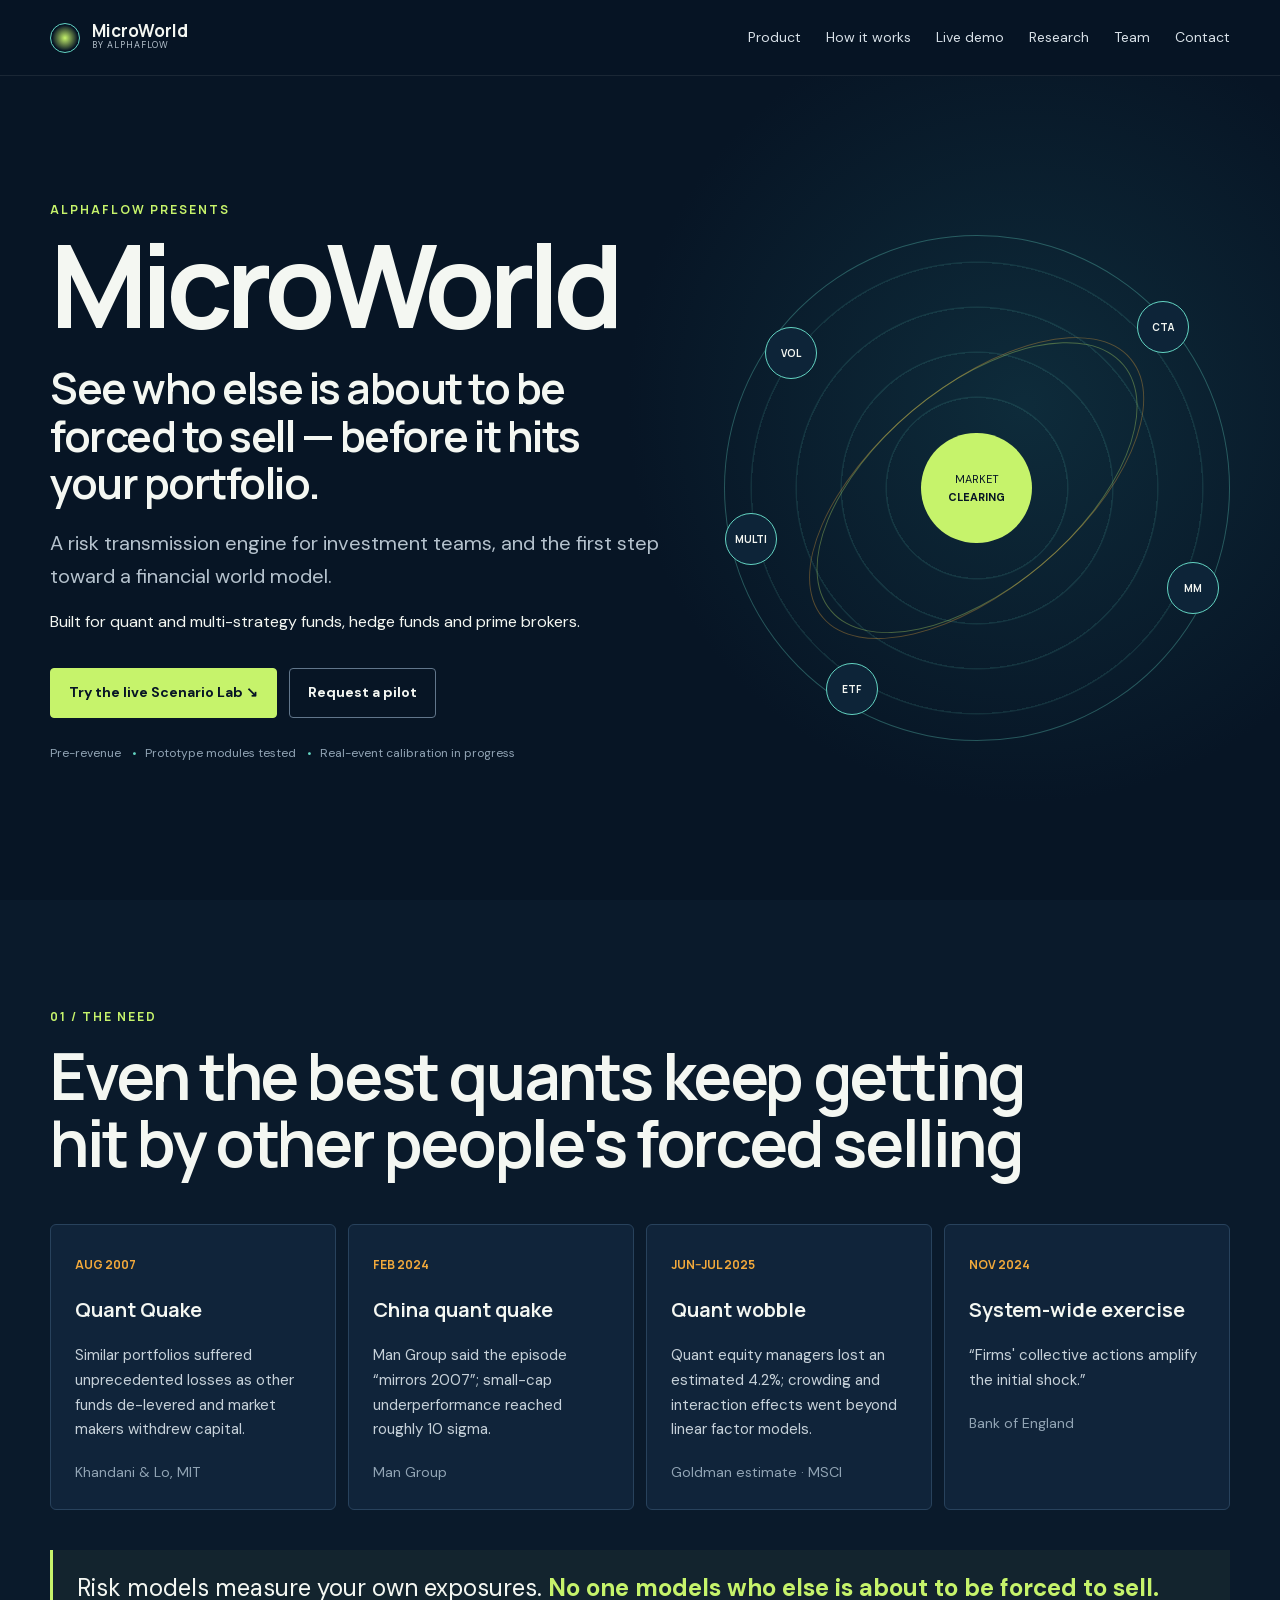
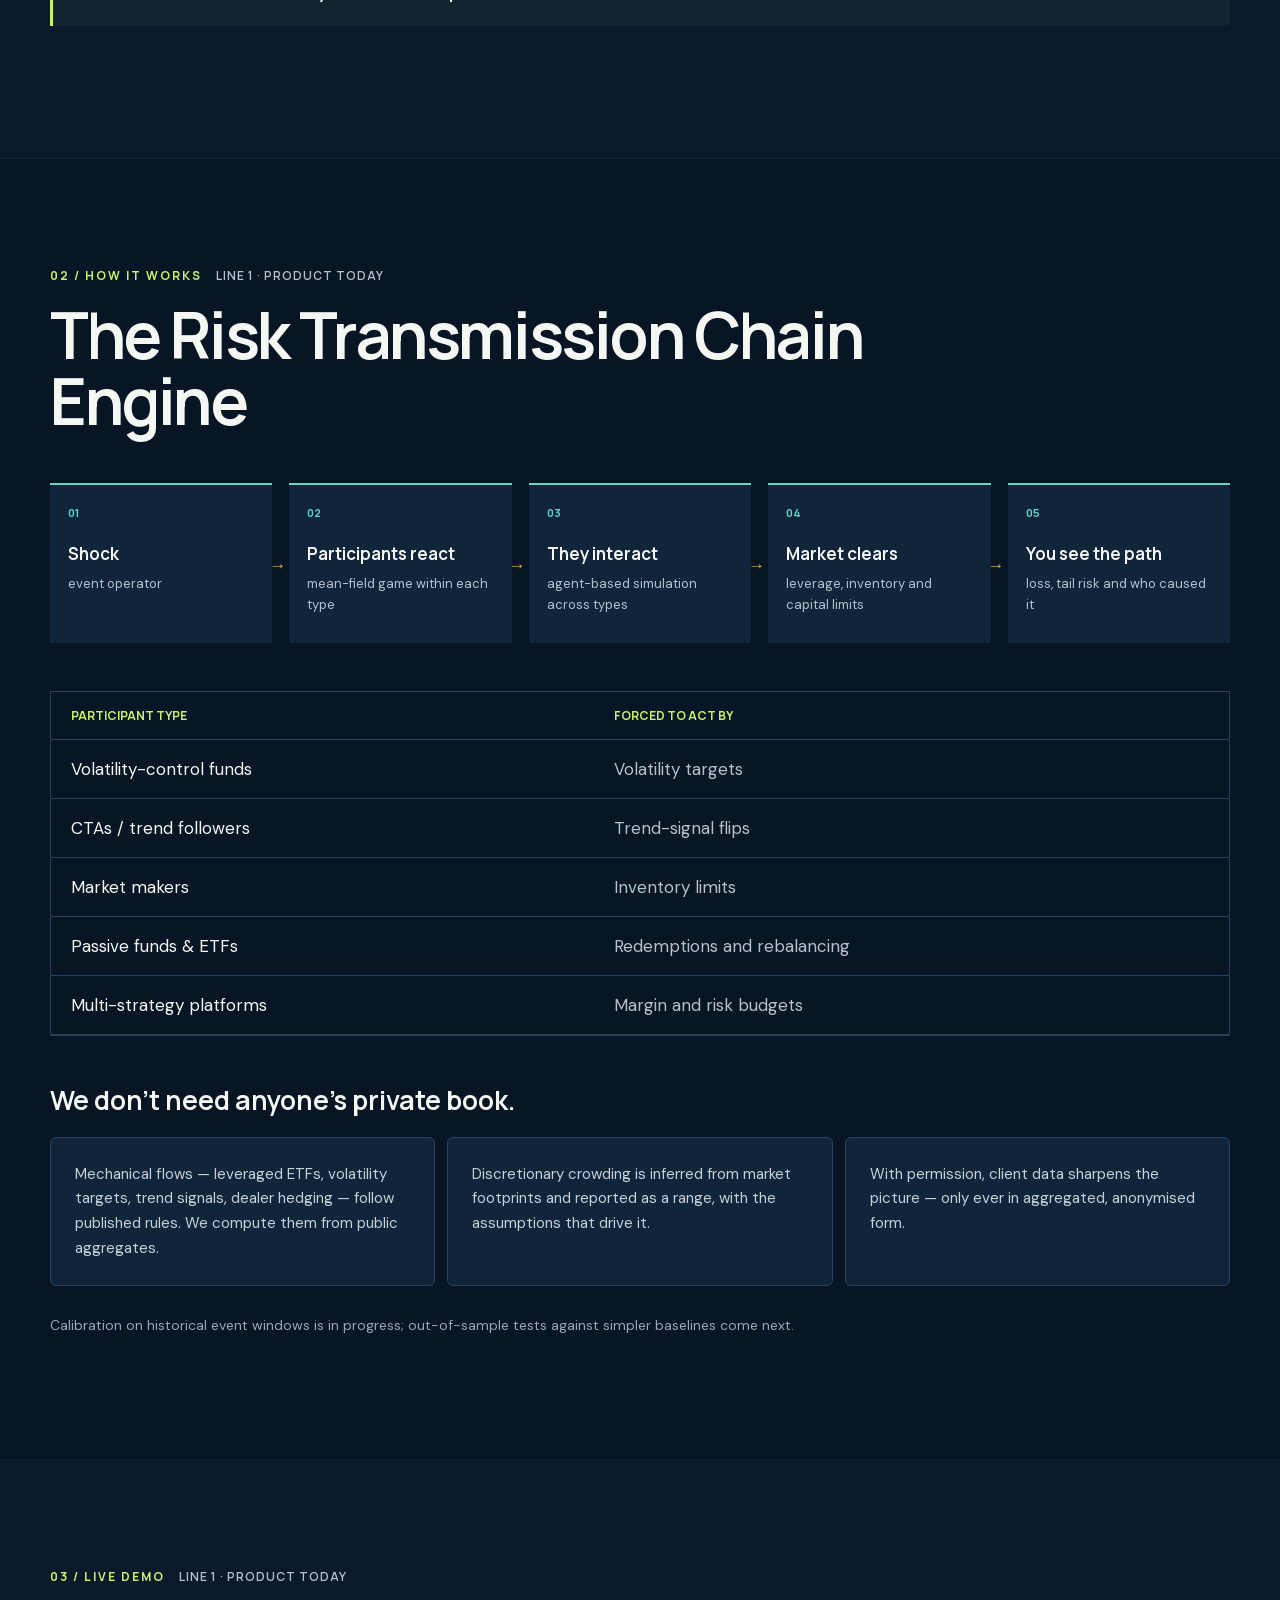
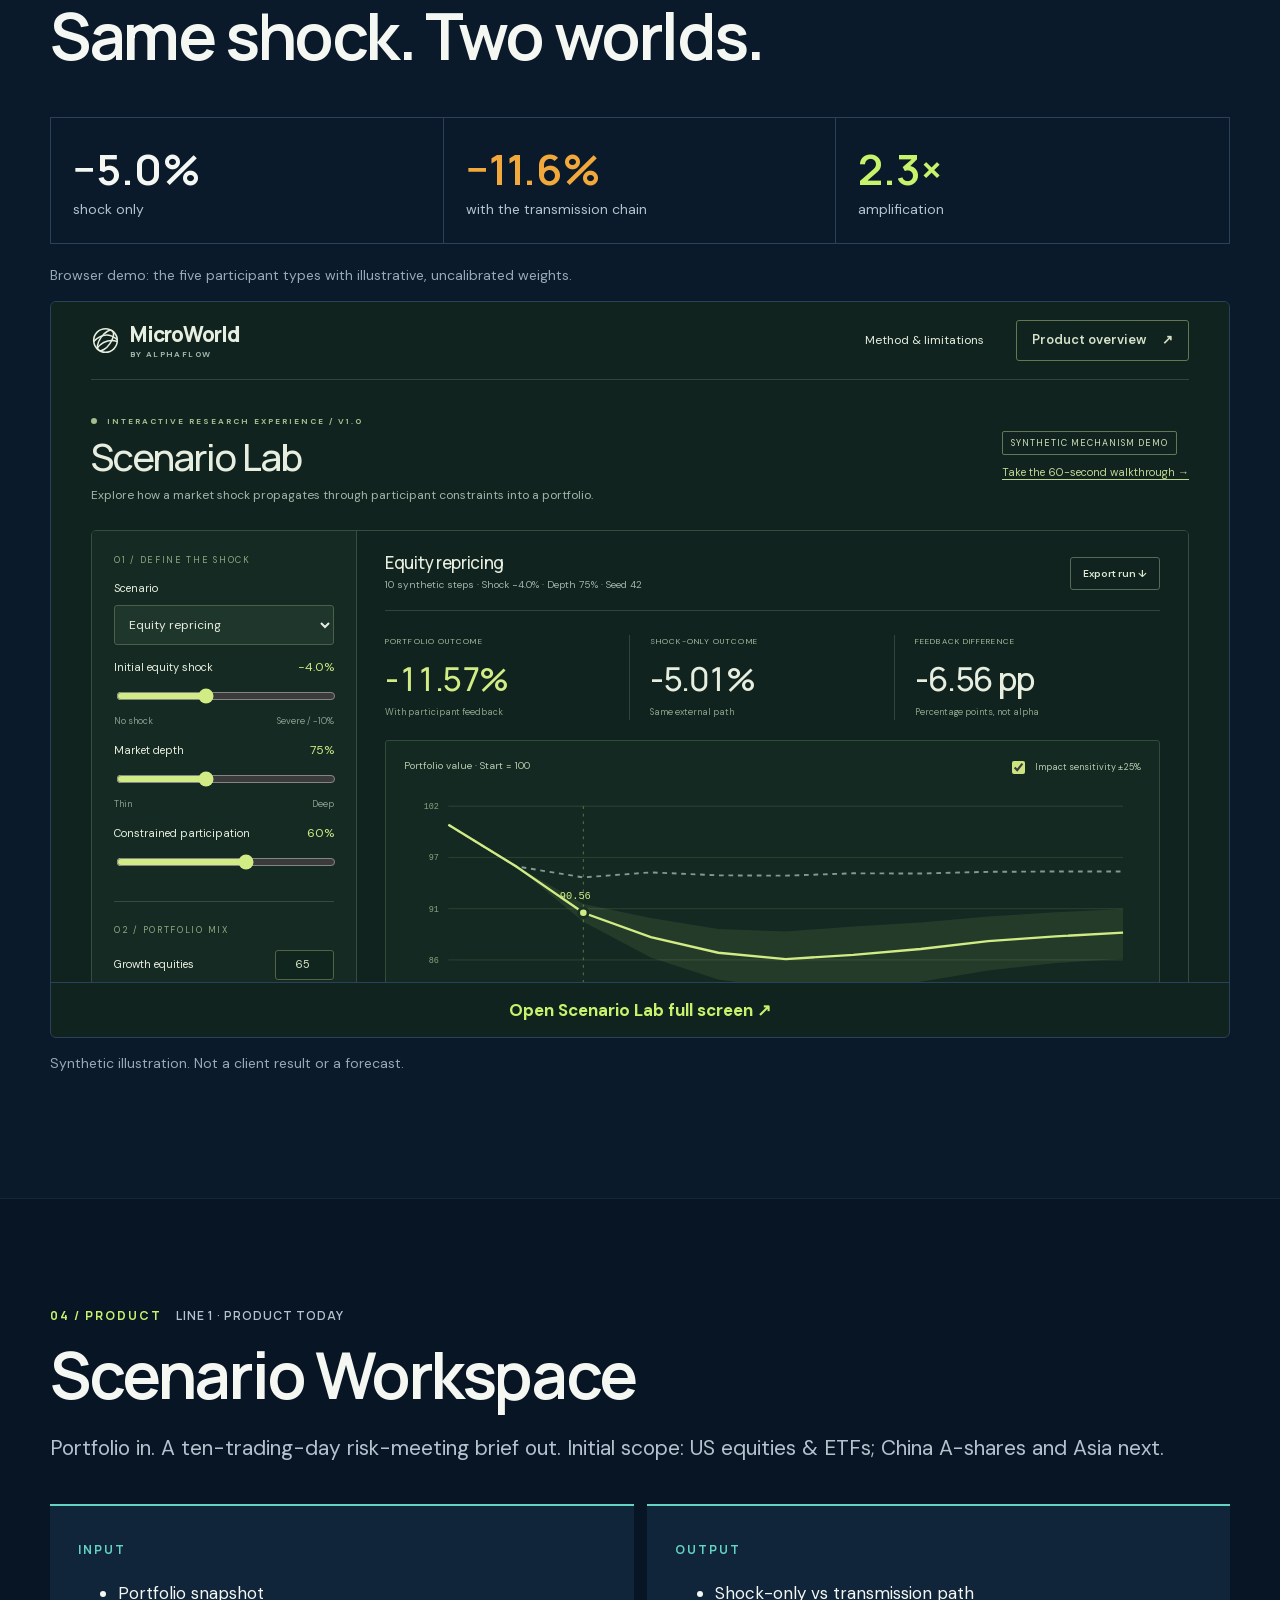
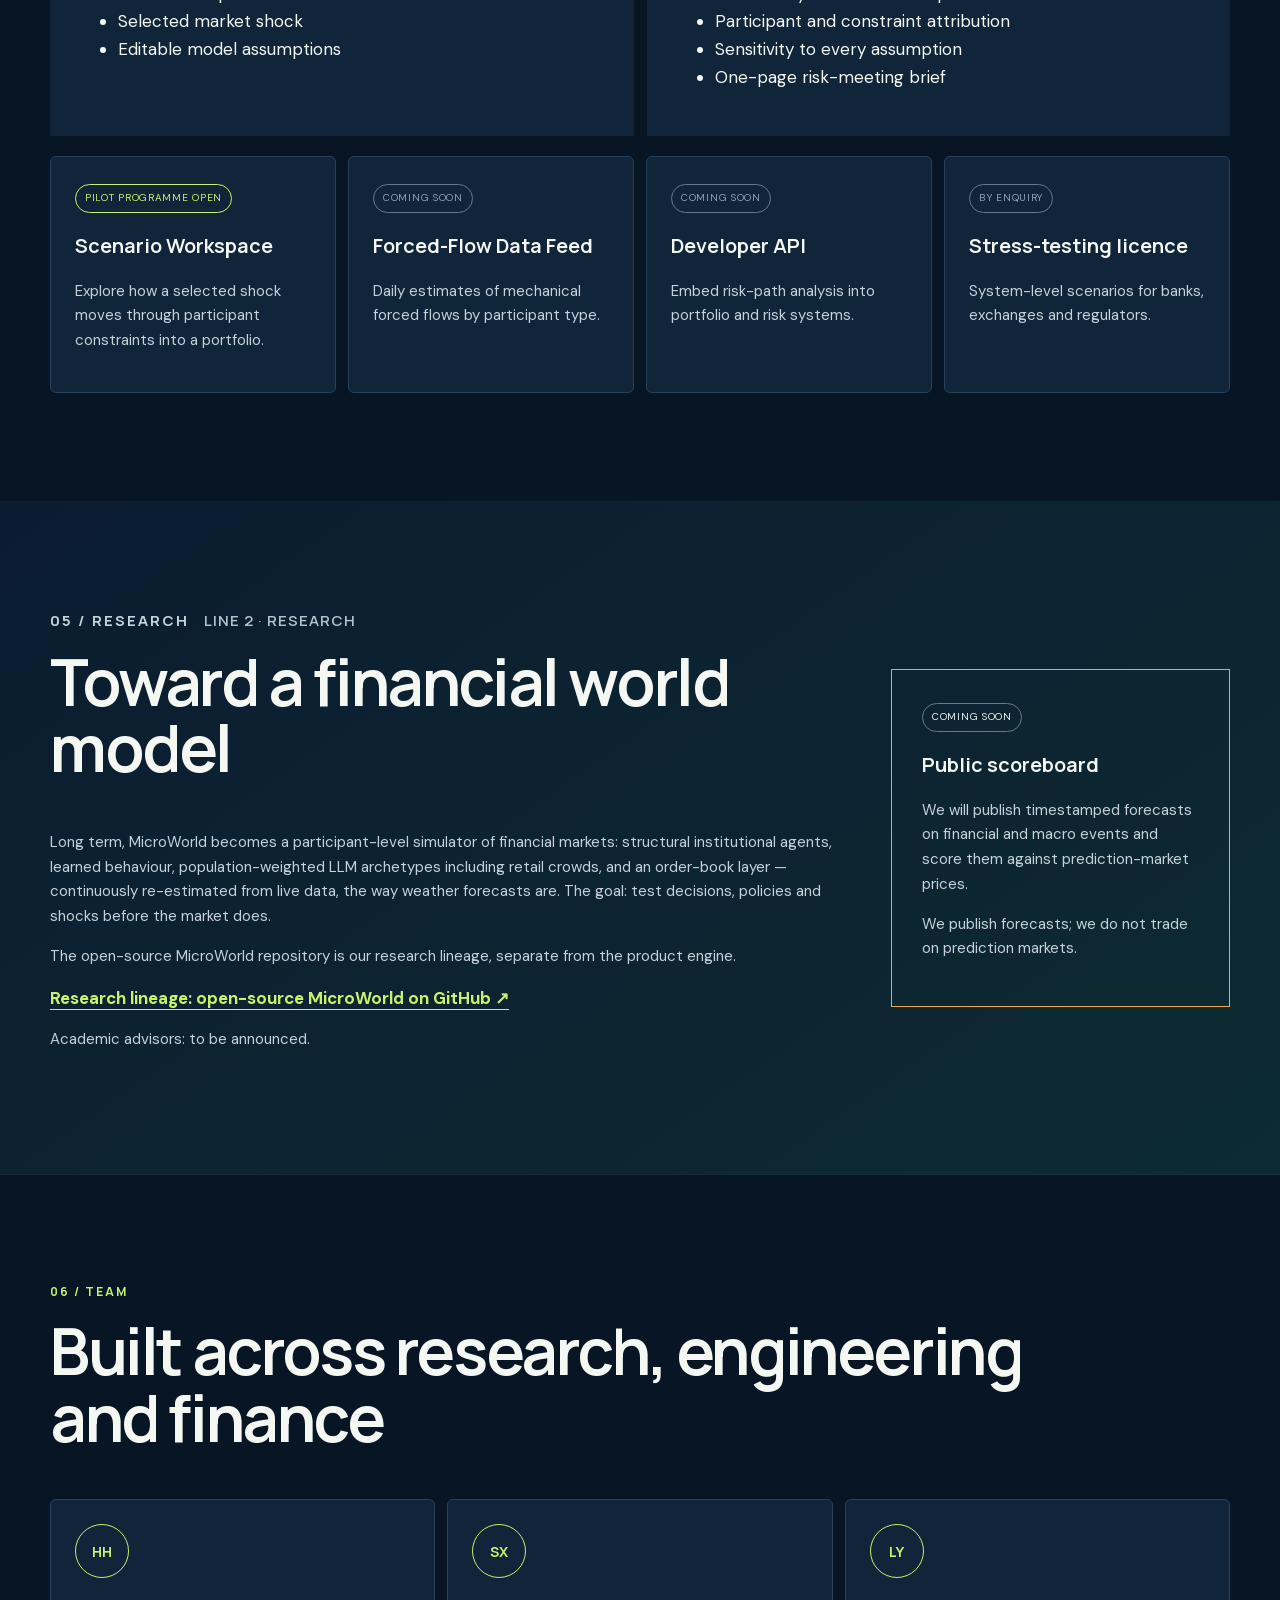
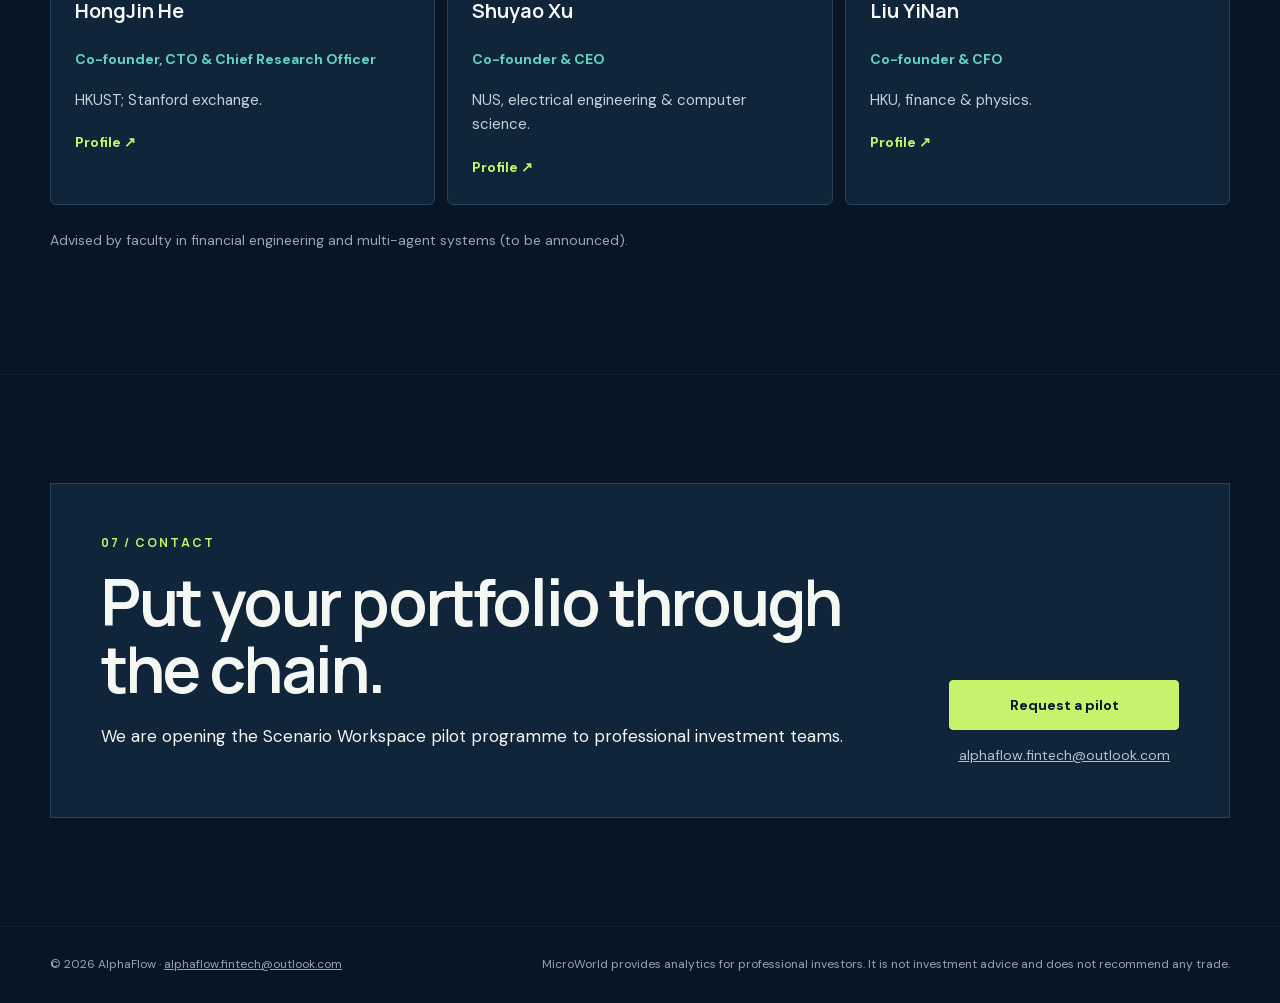
==== index.html @ b7c3fb76 "home: align content with current positioning Who it's for, scope, no-private-book block, demo note, " ====
<!doctype html><html lang="en"><head><meta charset="utf-8"><meta name="viewport" content="width=device-width,initial-scale=1"><title>MicroWorld — Risk transmission for investment teams</title><meta name="description" content="See how a market shock spreads through other investors' forced selling into your portfolio. A first step toward a financial world model."><!-- TODO(domain): switch back to https://microworldmarkets.com/ once HTTPS works --><link rel="canonical" href="https://hongjin-he.github.io/microworldmarkets-live/"><meta property="og:type" content="website"><meta property="og:url" content="https://hongjin-he.github.io/microworldmarkets-live/"><meta property="og:title" content="MicroWorld — Risk transmission for investment teams"><meta property="og:description" content="See how a market shock spreads through other investors' forced selling into your portfolio. A first step toward a financial world model."><meta property="og:image" content="https://hongjin-he.github.io/microworldmarkets-live/assets/og-image.png"><meta property="og:image:width" content="1200"><meta property="og:image:height" content="630"><meta property="og:image:alt" content="MicroWorld by AlphaFlow — See who else is about to be forced to sell, before it hits your portfolio."><meta name="twitter:card" content="summary_large_image"><meta name="twitter:title" content="MicroWorld — Risk transmission for investment teams"><meta name="twitter:image" content="https://hongjin-he.github.io/microworldmarkets-live/assets/og-image.png"><meta name="twitter:description" content="See how a market shock spreads through other investors' forced selling into your portfolio. A first step toward a financial world model."><link rel="icon" href="favicon.svg"><link rel="stylesheet" href="styles.css"></head><body>
<a class="skip" href="#main">Skip to content</a><header><div class="shell nav"><a class="brand" href="#top"><i></i><b>MicroWorld<small>by AlphaFlow</small></b></a><button class="menu" aria-expanded="false" aria-controls="links">Menu</button><nav id="links"><a href="#product">Product</a><a href="#how">How it works</a><a href="#demo">Live demo</a><a href="#research">Research</a><a href="#team">Team</a><a href="#contact">Contact</a></nav></div></header>
<main id="main"><section class="hero" id="top"><div class="shell hero-grid"><div><p class="eyebrow">AlphaFlow presents</p><h1>MicroWorld</h1><p class="headline">See who else is about to be forced to sell — before it hits your portfolio.</p><p class="sub">A risk transmission engine for investment teams, and the first step toward a financial world model.</p><p class="for">Built for quant and multi-strategy funds, hedge funds and prime brokers.</p><div class="actions"><a class="btn primary" href="#demo">Try the live Scenario Lab ↘</a><a class="btn" href="#contact">Request a pilot</a></div><p class="status">Pre-revenue <span>Prototype modules tested</span> <span>Real-event calibration in progress</span></p></div><div class="world" aria-label="Connected participant types around a clearing market" role="img"><div class="core">Market<br><b>clearing</b></div><span>VOL</span><span>CTA</span><span>MM</span><span>ETF</span><span>MULTI</span></div></div></section>
<section class="section problem"><div class="shell"><p class="eyebrow">01 / The need</p><h2>Even the best quants keep getting hit by other people's forced selling</h2><div class="cards four"><article><time>Aug 2007</time><h3>Quant Quake</h3><p>Similar portfolios suffered unprecedented losses as other funds de-levered and market makers withdrew capital.</p><small>Khandani &amp; Lo, MIT</small></article><article><time>Feb 2024</time><h3>China quant quake</h3><p>Man Group said the episode “mirrors 2007”; small-cap underperformance reached roughly 10 sigma.</p><small>Man Group</small></article><article><time>Jun–Jul 2025</time><h3>Quant wobble</h3><p>Quant equity managers lost an estimated 4.2%; crowding and interaction effects went beyond linear factor models.</p><small>Goldman estimate · MSCI</small></article><article><time>Nov 2024</time><h3>System-wide exercise</h3><p>“Firms' collective actions amplify the initial shock.”</p><small>Bank of England</small></article></div><p class="callout">Risk models measure your own exposures. <b>No one models who else is about to be forced to sell.</b></p></div></section>
<section class="section" id="how"><div class="shell"><p class="eyebrow">02 / How it works <span class="line">Line 1 · Product today</span></p><h2>The Risk Transmission Chain Engine</h2><div class="flow"><div><em>01</em><b>Shock</b><small>event operator</small></div><div><em>02</em><b>Participants react</b><small>mean-field game within each type</small></div><div><em>03</em><b>They interact</b><small>agent-based simulation across types</small></div><div><em>04</em><b>Market clears</b><small>leverage, inventory and capital limits</small></div><div><em>05</em><b>You see the path</b><small>loss, tail risk and who caused it</small></div></div><div class="table"><table><thead><tr><th>Participant type</th><th>Forced to act by</th></tr></thead><tbody><tr><td>Volatility-control funds</td><td>Volatility targets</td></tr><tr><td>CTAs / trend followers</td><td>Trend-signal flips</td></tr><tr><td>Market makers</td><td>Inventory limits</td></tr><tr><td>Passive funds &amp; ETFs</td><td>Redemptions and rebalancing</td></tr><tr><td>Multi-strategy platforms</td><td>Margin and risk budgets</td></tr></tbody></table></div><div class="private"><h3>We don't need anyone's private book.</h3><div class="cards three"><article><p>Mechanical flows — leveraged ETFs, volatility targets, trend signals, dealer hedging — follow published rules. We compute them from public aggregates.</p></article><article><p>Discretionary crowding is inferred from market footprints and reported as a range, with the assumptions that drive it.</p></article><article><p>With permission, client data sharpens the picture — only ever in aggregated, anonymised form.</p></article></div></div><p class="note">Calibration on historical event windows is in progress; out-of-sample tests against simpler baselines come next.</p></div></section>
<section class="section demo" id="demo"><div class="shell"><p class="eyebrow">03 / Live demo <span class="line">Line 1 · Product today</span></p><h2>Same shock. Two worlds.</h2><div class="stats"><div><b>−5.0%</b><span>shock only</span></div><div class="risk"><b>−11.6%</b><span>with the transmission chain</span></div><div class="gain"><b>2.3×</b><span>amplification</span></div></div><p class="note">Browser demo: the five participant types with illustrative, uncalibrated weights.</p><div class="embed"><iframe src="lab.html" title="Interactive MicroWorld Scenario Lab"></iframe><a class="preview" href="lab.html"><img src="assets/lab-preview.png" width="1600" height="960" alt="Scenario Lab at default settings: portfolio −11.57% with participant feedback versus −5.01% shock only"></a><a href="lab.html">Open Scenario Lab full screen ↗</a></div><p class="note">Synthetic illustration. Not a client result or a forecast.</p></div></section>
<section class="section" id="product"><div class="shell"><p class="eyebrow">04 / Product <span class="line">Line 1 · Product today</span></p><h2>Scenario Workspace</h2><p class="lead">Portfolio in. A ten-trading-day risk-meeting brief out. Initial scope: US equities &amp; ETFs; China A-shares and Asia next.</p><div class="io"><article><em>Input</em><ul><li>Portfolio snapshot</li><li>Selected market shock</li><li>Editable model assumptions</li></ul></article><article><em>Output</em><ul><li>Shock-only vs transmission path</li><li>Participant and constraint attribution</li><li>Sensitivity to every assumption</li><li>One-page risk-meeting brief</li></ul></article></div><div class="cards four products"><article><small class="badge live">Pilot programme open</small><h3>Scenario Workspace</h3><p>Explore how a selected shock moves through participant constraints into a portfolio.</p></article><article><small class="badge">Coming soon</small><h3>Forced-Flow Data Feed</h3><p>Daily estimates of mechanical forced flows by participant type.</p></article><article><small class="badge">Coming soon</small><h3>Developer API</h3><p>Embed risk-path analysis into portfolio and risk systems.</p></article><article><small class="badge">By enquiry</small><h3>Stress-testing licence</h3><p>System-level scenarios for banks, exchanges and regulators.</p></article></div></div></section>
<section class="section research" id="research"><div class="shell research-grid"><div><p class="eyebrow">05 / Research <span class="line">Line 2 · Research</span></p><h2>Toward a financial world model</h2><p>Long term, MicroWorld becomes a participant-level simulator of financial markets: structural institutional agents, learned behaviour, population-weighted LLM archetypes including retail crowds, and an order-book layer — continuously re-estimated from live data, the way weather forecasts are. The goal: test decisions, policies and shocks before the market does.</p><p>The open-source MicroWorld repository is our research lineage, separate from the product engine.</p><a class="text" href="https://github.com/hongjin-he/MicroWorld" rel="noopener">Research lineage: open-source MicroWorld on GitHub ↗</a><p class="note">Academic advisors: to be announced.</p></div><aside><small class="badge">Coming soon</small><h3>Public scoreboard</h3><p>We will publish timestamped forecasts on financial and macro events and score them against prediction-market prices.</p><p>We publish forecasts; we do not trade on prediction markets.</p></aside></div></section>
<section class="section" id="team"><div class="shell"><p class="eyebrow">06 / Team</p><h2>Built across research, engineering and finance</h2><div class="cards three team"><article><i>HH</i><h3><a href="https://hongjin-he.github.io/" target="_blank" rel="noopener">HongJin He</a></h3><b>Co-founder, CTO &amp; Chief Research Officer</b><p>HKUST; Stanford exchange.</p><a class="profile" href="https://hongjin-he.github.io/" target="_blank" rel="noopener">Profile<span class="sr"> of HongJin He (opens in a new tab)</span> ↗</a></article><article><i>SX</i><h3><a href="https://github.com/davidxu277" target="_blank" rel="noopener">Shuyao Xu</a></h3><b>Co-founder &amp; CEO</b><p>NUS, electrical engineering &amp; computer science.</p><a class="profile" href="https://github.com/davidxu277" target="_blank" rel="noopener">Profile<span class="sr"> of Shuyao Xu (opens in a new tab)</span> ↗</a></article><article><i>LY</i><h3><a href="https://github.com/Gordonlyn" target="_blank" rel="noopener">Liu YiNan</a></h3><b>Co-founder &amp; CFO</b><p>HKU, finance &amp; physics.</p><a class="profile" href="https://github.com/Gordonlyn" target="_blank" rel="noopener">Profile<span class="sr"> of Liu YiNan (opens in a new tab)</span> ↗</a></article></div><p class="note">Advised by faculty in financial engineering and multi-agent systems (to be announced).</p></div></section>
<section class="section" id="contact"><div class="shell contact"><div><p class="eyebrow">07 / Contact</p><h2>Put your portfolio through the chain.</h2><p>We are opening the Scenario Workspace pilot programme to professional investment teams.</p></div><div><a class="btn primary" href="mailto:alphaflow.fintech@outlook.com?subject=MicroWorld%20pilot%20request">Request a pilot</a><a href="mailto:alphaflow.fintech@outlook.com">alphaflow.fintech@outlook.com</a></div></div></section></main>
<footer><div class="shell"><span>© 2026 AlphaFlow · <a href="mailto:alphaflow.fintech@outlook.com">alphaflow.fintech@outlook.com</a></span><span>MicroWorld provides analytics for professional investors. It is not investment advice and does not recommend any trade.</span></div></footer><script>const b=document.querySelector('.menu'),n=document.querySelector('nav');b.onclick=()=>{let o=b.getAttribute('aria-expanded')==='true';b.setAttribute('aria-expanded',!o);n.classList.toggle('open',!o)};n.onclick=()=>{b.setAttribute('aria-expanded','false');n.classList.remove('open')}</script></body></html>
---- styles.css ----
@font-face{font-family:Manrope;src:url(fonts/manrope-0.woff2)}@font-face{font-family:DM;src:url(fonts/dm-sans-0.woff2)}:root{--bg:#071525;--panel:#10243a;--line:#28425c;--ink:#f4f7f2;--muted:#b5c2cd;--lime:#c6f36b;--teal:#63d4c2;--amber:#f2a93b;--shell:min(1180px,calc(100% - 40px))}*{box-sizing:border-box}html{scroll-behavior:smooth;scroll-padding-top:80px}html,body{max-width:100%;overflow-x:hidden}body{margin:0;background:var(--bg);color:var(--ink);font:17px/1.65 DM,Arial,sans-serif;overflow-x:hidden}a{color:inherit}.shell{width:var(--shell);margin:auto}.skip{position:fixed;top:-60px;left:10px;background:var(--lime);color:#071525;padding:10px;z-index:99}.skip:focus{top:10px}header{height:76px;position:sticky;top:0;z-index:20;background:#071525ed;border-bottom:1px solid #ffffff14;backdrop-filter:blur(15px)}.nav{height:100%;display:flex;align-items:center;justify-content:space-between}.brand{display:flex;gap:12px;align-items:center;text-decoration:none;font:700 17px/1 Manrope}.brand i{width:30px;height:30px;border-radius:50%;border:1px solid var(--teal);background:radial-gradient(circle,var(--lime),transparent 65%)}.brand small{display:block;font:9px/1.5 DM;color:var(--muted);text-transform:uppercase;letter-spacing:1px}.nav nav{display:flex;gap:25px}.nav nav a{text-decoration:none;font-size:14px;color:#d7e0e7}.nav nav a:hover{color:var(--lime)}.menu{display:none;background:none;border:1px solid var(--line);color:white;padding:9px}.hero{min-height:calc(100vh - 76px);display:grid;align-items:center;padding:90px 0;background:radial-gradient(circle at 80% 40%,#16455377,transparent 35%)}.hero-grid{display:grid;grid-template-columns:1.1fr .9fr;gap:55px;align-items:center}.eyebrow{margin:0 0 18px;color:var(--lime);font:700 12px Manrope;text-transform:uppercase;letter-spacing:2px}.hero h1{font:700 clamp(68px,9vw,132px)/.85 Manrope;letter-spacing:-7px;margin:0}.headline{font:650 clamp(28px,3.3vw,47px)/1.12 Manrope;letter-spacing:-1.5px;margin:32px 0 18px}.sub{font-size:20px;color:var(--muted);max-width:700px}.actions{display:flex;gap:12px;flex-wrap:wrap;margin-top:32px}.btn{display:inline-flex;justify-content:center;align-items:center;min-height:50px;padding:12px 18px;border:1px solid #61768b;text-decoration:none;border-radius:4px;font-weight:700;font-size:14px}.primary{background:var(--lime);border-color:var(--lime);color:#071525}.status{font-size:12px;color:#91a4b5;margin-top:26px}.status span:before{content:'•';color:var(--teal);margin:0 8px}.world{aspect-ratio:1;position:relative;border-radius:50%;border:1px solid #63d4c255;background:repeating-radial-gradient(circle,#63d4c220 0 1px,transparent 2px 45px)}.world:after,.world:before{content:'';position:absolute;inset:12% 30%;border:1px solid #c6f36b55;border-radius:50%;transform:rotate(50deg)}.world:after{inset:30% 10%;border-color:#f2a93b55;transform:rotate(-40deg)}.core{position:absolute;inset:39%;z-index:2;border-radius:50%;display:grid;place-content:center;text-align:center;background:var(--lime);color:#071525;font-size:11px;text-transform:uppercase}.world>span{position:absolute;width:52px;height:52px;border-radius:50%;display:grid;place-items:center;background:#0d2438;border:1px solid var(--teal);font:700 10px Manrope;z-index:3}.world>span:nth-of-type(1){left:8%;top:18%}.world>span:nth-of-type(2){right:8%;top:13%}.world>span:nth-of-type(3){right:2%;bottom:25%}.world>span:nth-of-type(4){left:20%;bottom:5%}.world>span:nth-of-type(5){left:0;top:55%}.section{padding:108px 0;border-bottom:1px solid #ffffff0d}.section h2{font:650 clamp(38px,5vw,67px)/1.04 Manrope;letter-spacing:-2.4px;max-width:980px;margin:0 0 48px}.problem,.demo{background:#0a1a2b}.cards{display:grid;gap:12px}.four{grid-template-columns:repeat(4,1fr)}.three{grid-template-columns:repeat(3,1fr)}.cards article{padding:24px;background:var(--panel);border:1px solid var(--line);border-radius:6px}.cards time{color:var(--amber);font:700 12px Manrope;text-transform:uppercase}.cards h3,.research h3{font:650 20px/1.3 Manrope}.cards p,.research p{color:#c6d1d9;font-size:15px}.cards small{color:#91a4b4}.callout{font-size:24px;border-left:3px solid var(--lime);padding:18px 24px;background:#c6f36b0b;margin-top:40px}.callout b{color:var(--lime)}.flow{display:grid;grid-template-columns:repeat(5,1fr);gap:17px;margin-bottom:48px}.flow div{position:relative;padding:20px 18px;min-height:160px;background:var(--panel);border-top:2px solid var(--teal)}.flow div:not(:last-child):after{content:'→';position:absolute;right:-14px;top:42%;color:var(--amber);z-index:3}.flow em,.flow b,.flow small{display:block}.flow em{color:var(--teal);font:700 11px Manrope;margin-bottom:22px}.flow b{font:650 17px Manrope}.flow small{color:var(--muted);font-size:13px;margin-top:8px}.table{overflow:auto;border:1px solid var(--line)}table{border-collapse:collapse;width:100%;min-width:600px}th,td{text-align:left;padding:15px 20px;border-bottom:1px solid var(--line)}th{color:var(--lime);font:700 12px Manrope;text-transform:uppercase}td:last-child{color:var(--muted)}.note{color:#97a9b8;font-size:14px}.stats{display:grid;grid-template-columns:repeat(3,1fr);border:1px solid var(--line);margin-bottom:20px}.stats div{padding:22px;border-right:1px solid var(--line)}.stats div:last-child{border:0}.stats b,.stats span{display:block}.stats b{font:650 42px Manrope}.stats span{font-size:14px;color:var(--muted)}.stats .risk b{color:var(--amber)}.stats .gain b{color:var(--lime)}.embed{border:1px solid var(--line);border-radius:6px;overflow:hidden;background:#10231f}.embed iframe{display:block;width:100%;height:680px;border:0}.embed>a:not(.preview){display:block;padding:13px;text-align:center;color:var(--lime);font-weight:700;text-decoration:none;border-top:1px solid var(--line)}.lead{font-size:21px;color:var(--muted);margin-top:-25px}.io{display:grid;grid-template-columns:1fr 1fr;gap:13px;margin:38px 0 20px}.io article{padding:28px;background:var(--panel);border-top:2px solid var(--teal)}.io em{color:var(--teal);font:700 12px Manrope;text-transform:uppercase;letter-spacing:2px}.products article{min-height:220px}.badge{display:inline-block;padding:5px 9px;border:1px solid #637a91;border-radius:99px;text-transform:uppercase;letter-spacing:.7px;font-size:10px}.badge.live{border-color:var(--lime);color:var(--lime)}.research{background:linear-gradient(145deg,#0b1c30,#0d2b32)}.research-grid{display:grid;grid-template-columns:1.4fr .6fr;gap:50px}.research aside{border:1px solid var(--amber);padding:30px;align-self:center}.text{color:var(--lime);font-weight:700;text-underline-offset:5px}.team i{width:54px;height:54px;border-radius:50%;display:grid;place-items:center;border:1px solid var(--lime);color:var(--lime);font:700 14px Manrope}.team b{color:var(--teal);font-size:14px}.contact{display:flex;justify-content:space-between;align-items:end;gap:40px;padding:50px;background:var(--panel);border:1px solid var(--line)}.contact h2{margin-bottom:20px}.contact>div:last-child{display:grid;gap:14px;text-align:center;min-width:230px}.contact>div:last-child>a:last-child{font-size:14px;color:var(--muted)}footer{padding:28px 0;color:#94a5b4;font-size:12px}footer .shell{display:flex;justify-content:space-between;gap:30px}footer span:last-child{text-align:right}
@media(max-width:900px){.menu{display:block}.nav nav{display:none;position:absolute;top:76px;left:0;right:0;padding:20px;background:var(--bg);flex-direction:column}.nav nav.open{display:flex}.hero-grid,.research-grid{grid-template-columns:1fr}.world{width:min(92vw,440px);margin:auto}.four{grid-template-columns:1fr 1fr}.flow{grid-template-columns:1fr}.flow div{min-height:auto}.flow div:not(:last-child):after{content:'↓';right:auto;left:24px;top:auto;bottom:-20px}.contact{align-items:flex-start;flex-direction:column}.contact>div:last-child{width:100%}}
@media(max-width:600px){:root{--shell:calc(100% - 32px)}body{font-size:16px}.hero,.section{padding:75px 0}.hero{min-height:auto}.hero h1{font-size:64px;letter-spacing:-4px}.headline{font-size:31px}.sub{font-size:17px}.actions{display:grid}.btn{width:100%}.section h2{font-size:39px;letter-spacing:-1.5px;margin-bottom:34px}.four,.three,.io,.stats{grid-template-columns:1fr}.callout{font-size:19px}.stats div{border-right:0;border-bottom:1px solid var(--line)}.embed iframe{height:590px}.lead{font-size:18px;margin-top:-15px}.contact{padding:27px 20px}footer .shell{display:grid}footer span:last-child{text-align:left}}
.embed .preview{display:none}.embed .preview img{display:block;width:100%;height:auto}
@media(max-width:759px){.embed iframe{display:none}.embed .preview{display:block}}
.eyebrow .line{color:var(--muted);font-weight:600;letter-spacing:1px;margin-left:10px;white-space:nowrap}.for{font-size:16px;color:var(--ink);margin:-4px 0 0}.private{margin:48px 0 28px}.private h3{font:650 26px/1.25 Manrope;margin:0 0 20px}.private .cards p{margin:0}.team h3 a{text-decoration:none}.team h3 a:hover{color:var(--lime)}.team .profile{display:inline-block;margin-top:4px;color:var(--lime);font-size:14px;font-weight:700;text-decoration:none}.team+.note,#team .note{margin-top:24px}
.sr{position:absolute;width:1px;height:1px;overflow:hidden;clip:rect(0 0 0 0);white-space:nowrap}
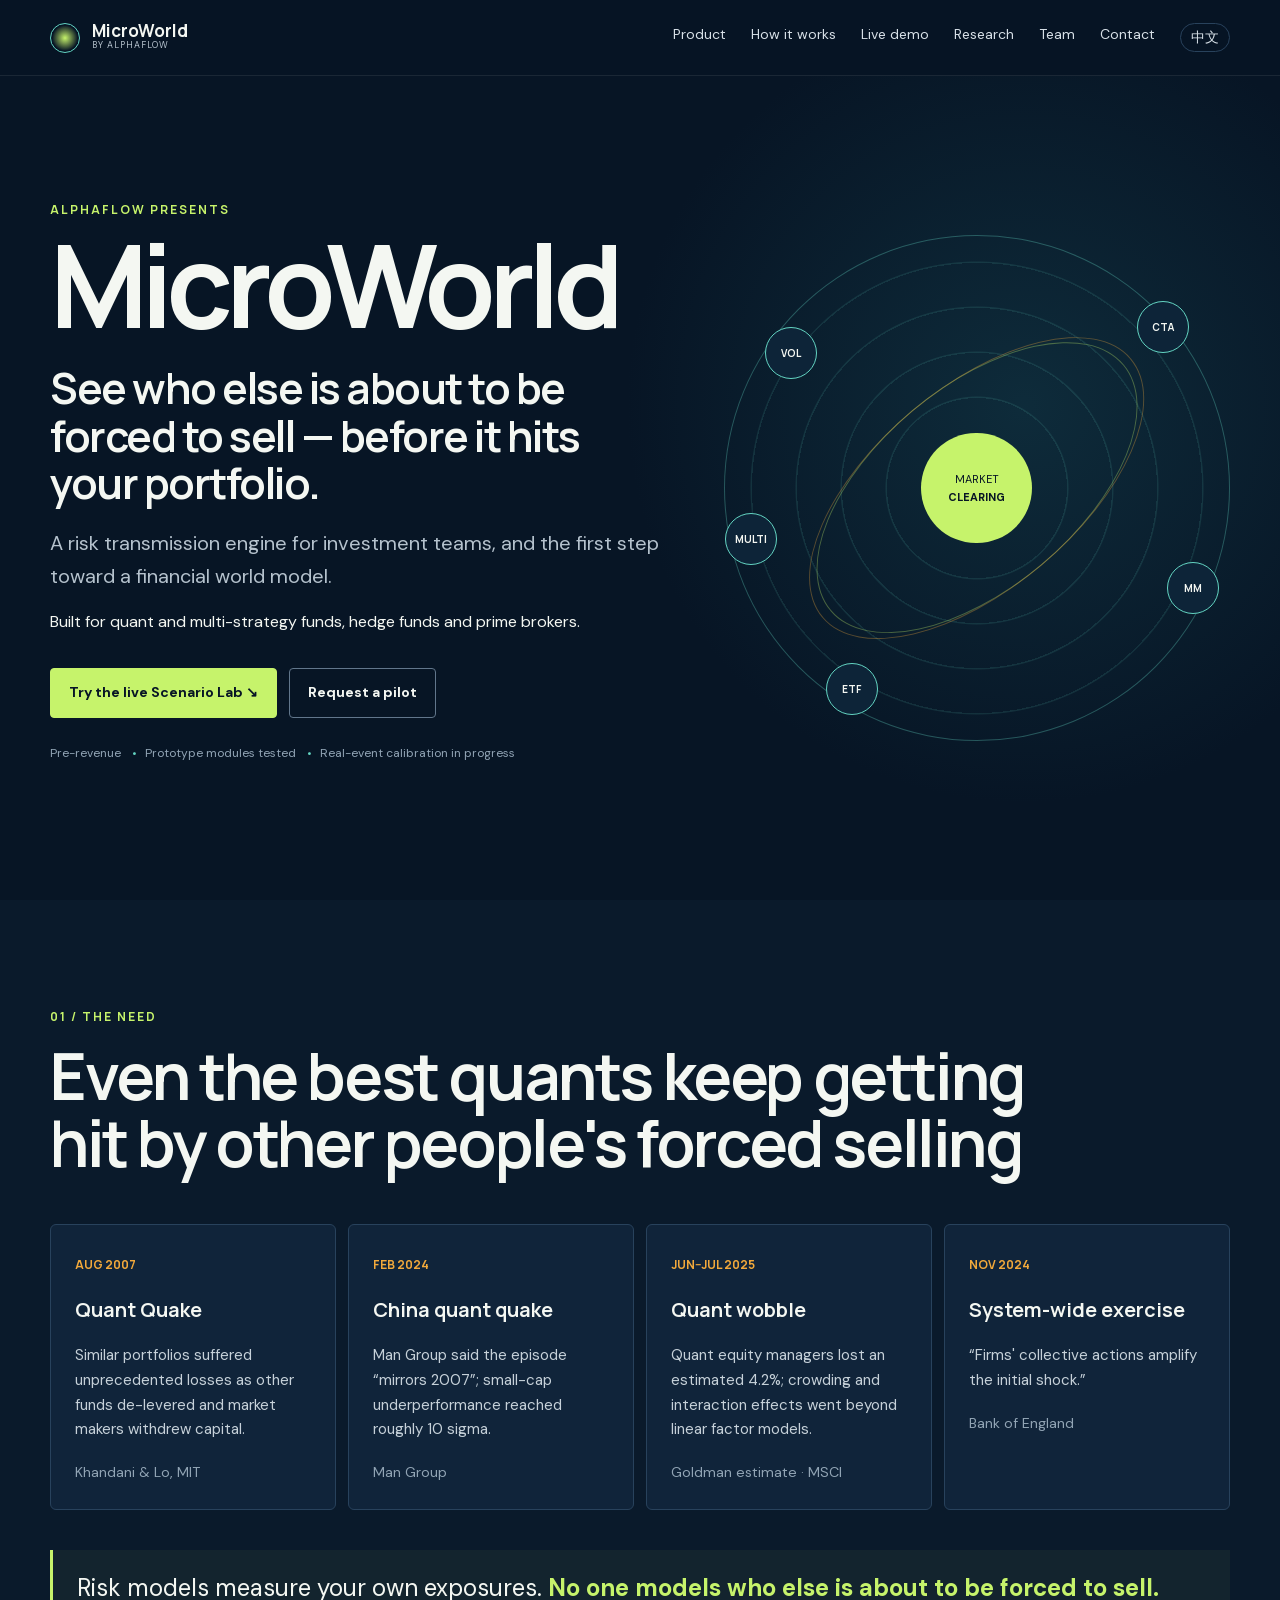
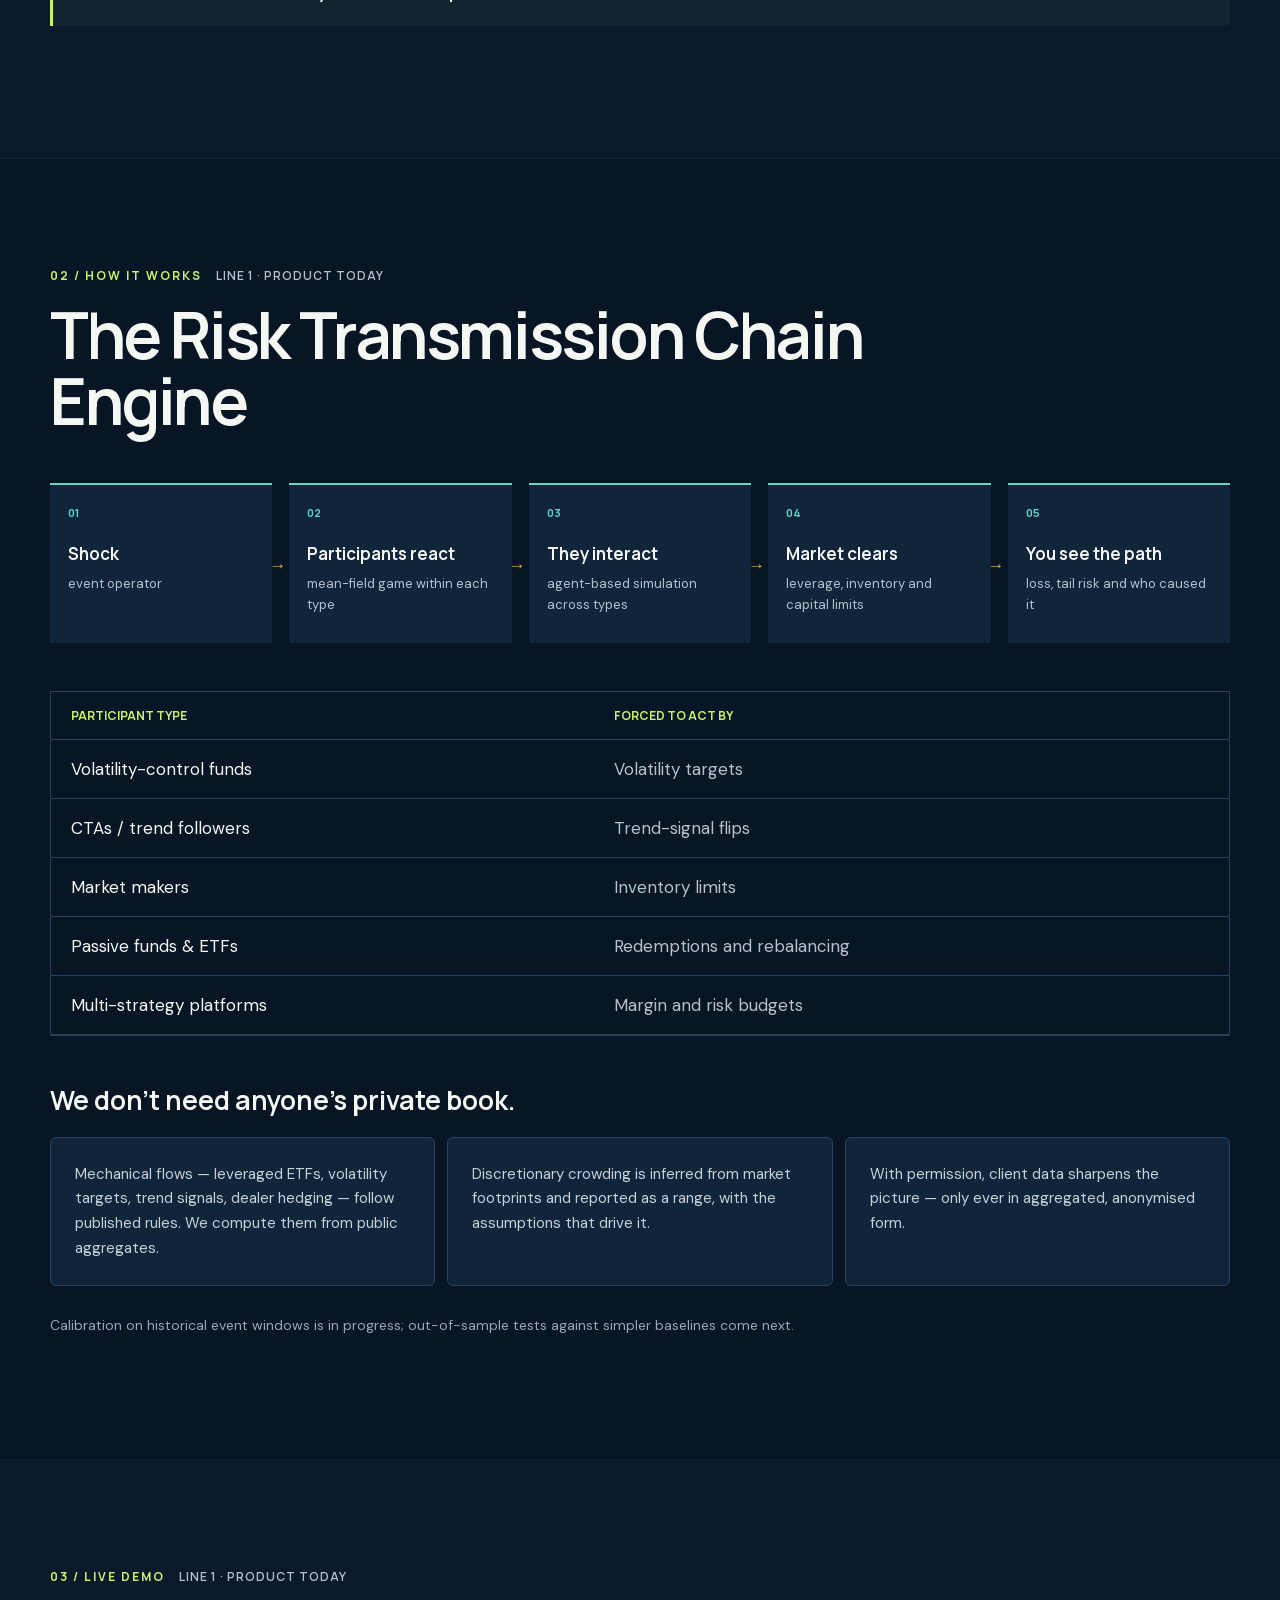
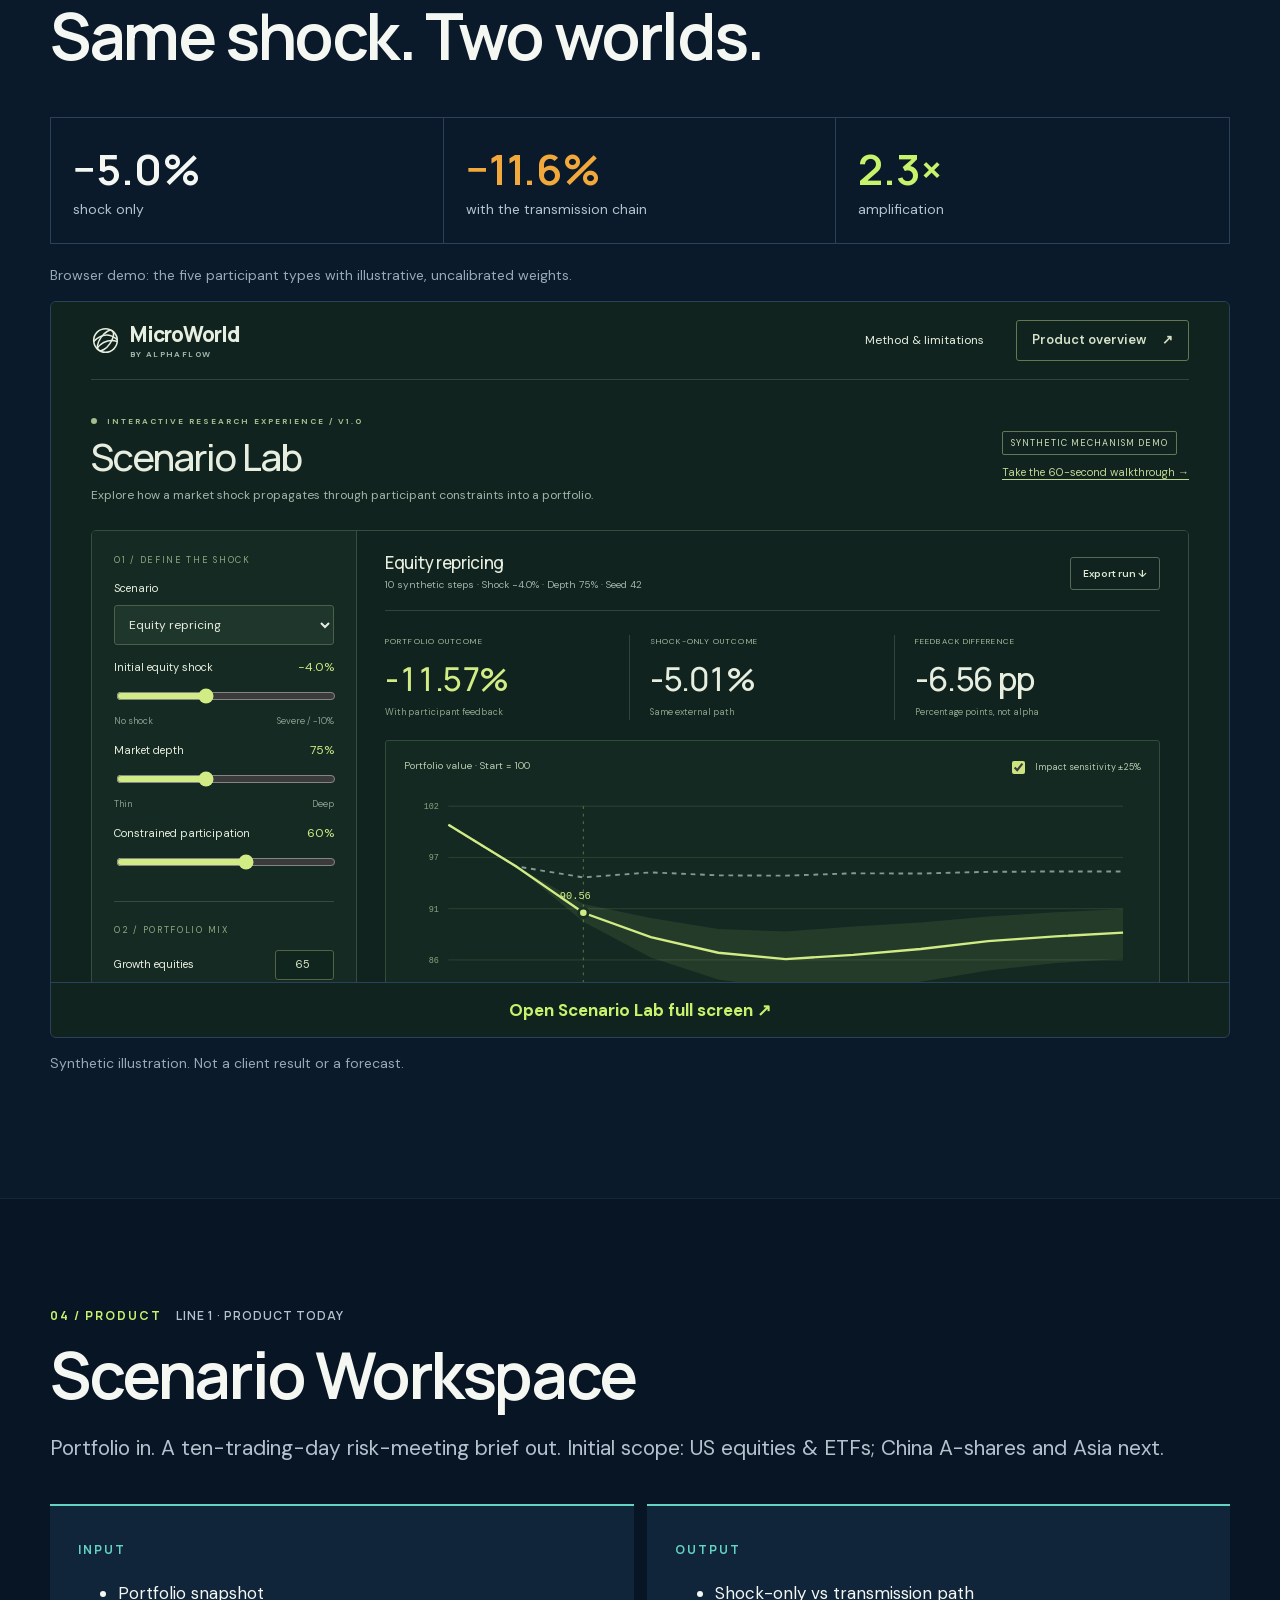
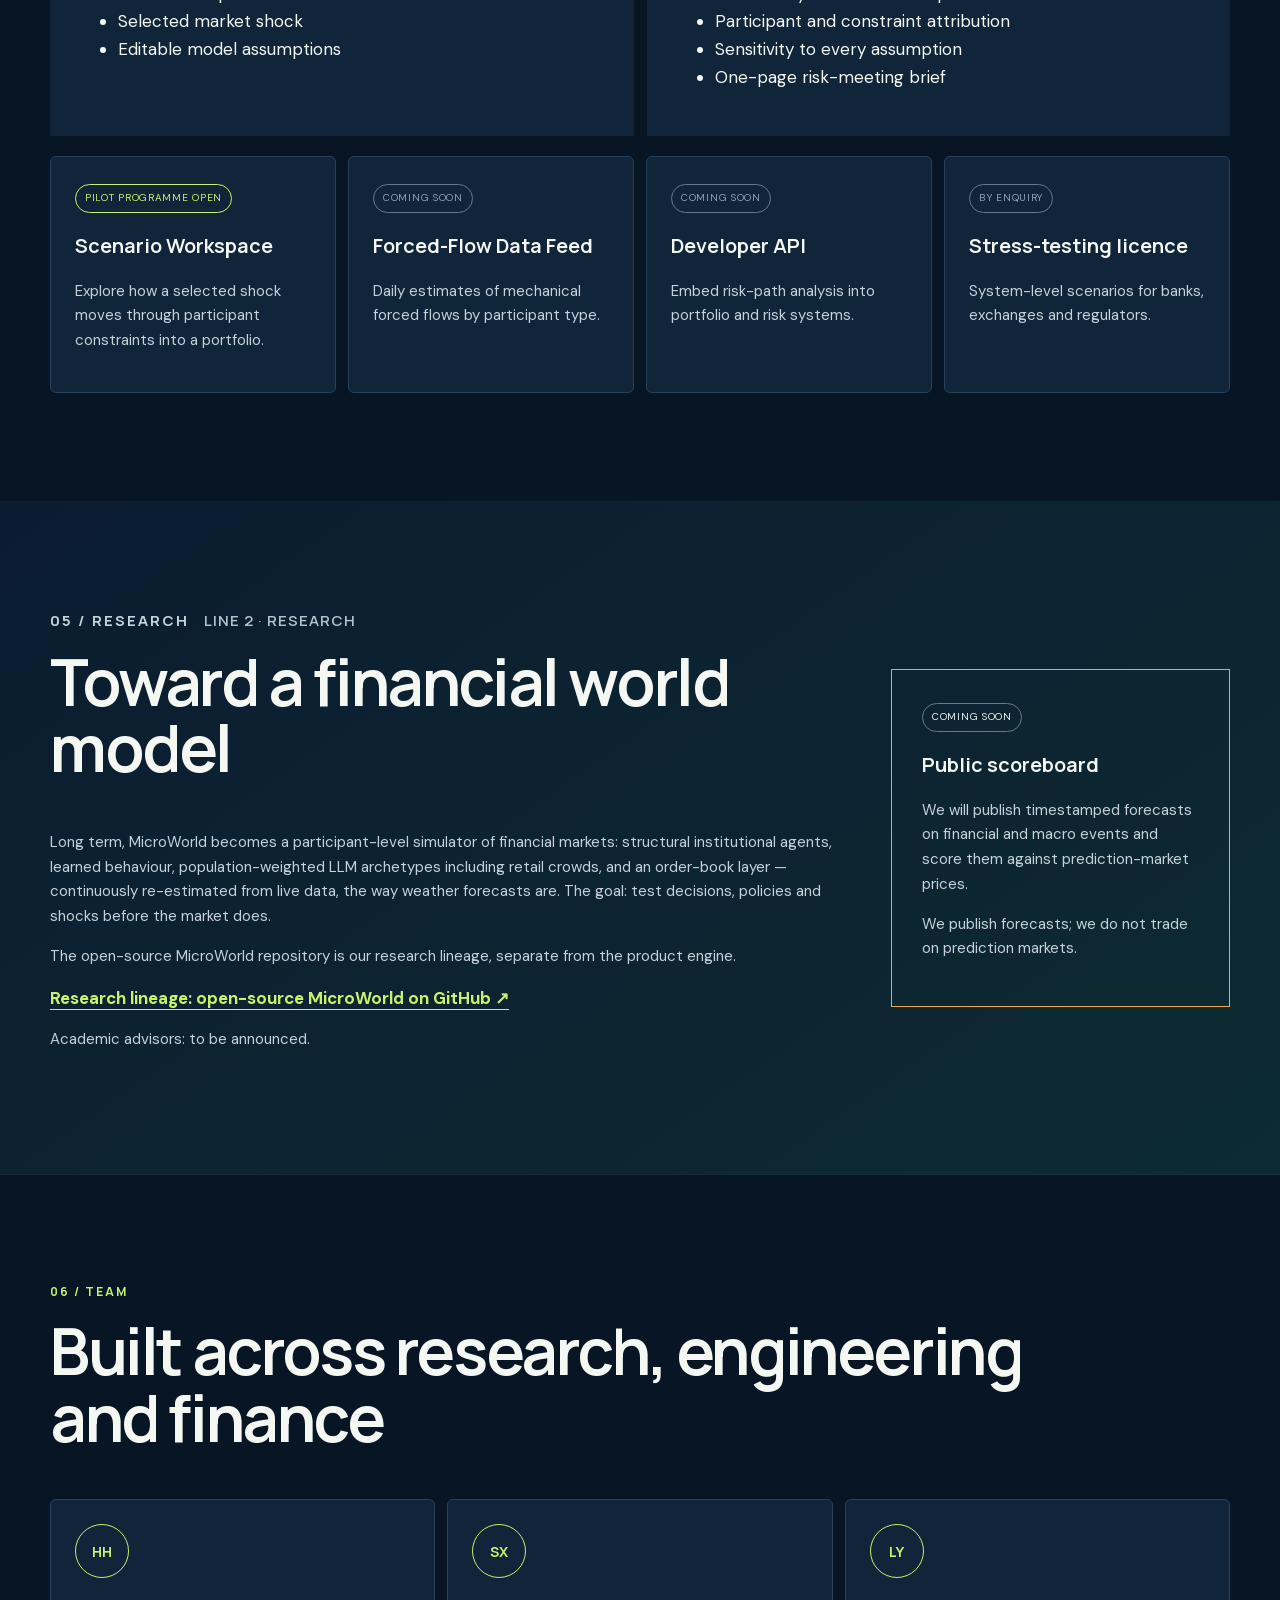
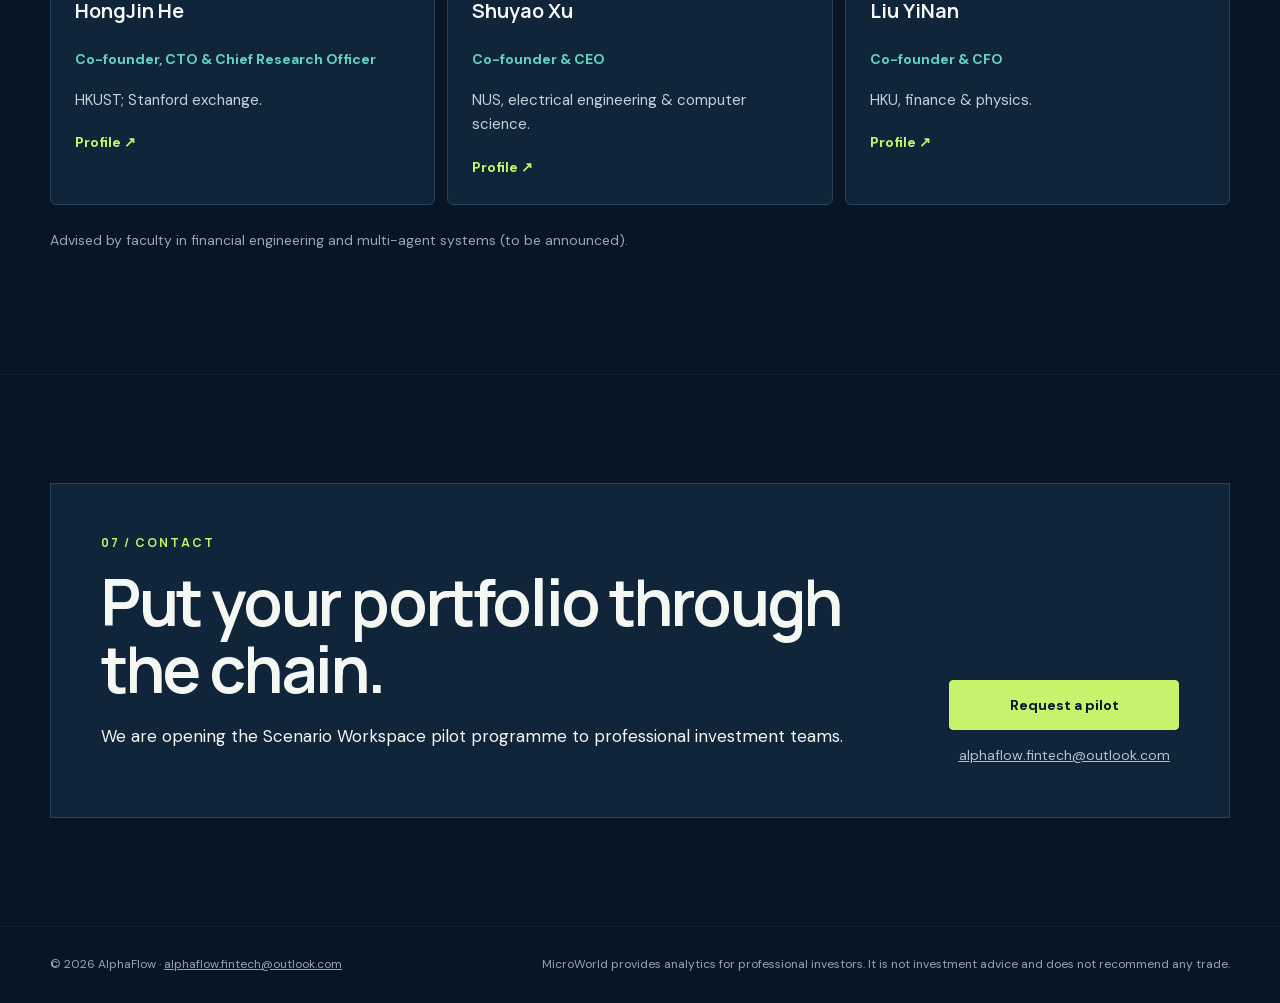
==== commit 1db83d78: "site: Chinese homepage, language switch, sitemap and robots Co-Authored-By: Claude Opus 5.5 (1M cont" ====
--- a/index.html
+++ b/index.html
@@ -1,5 +1,5 @@
-<!doctype html><html lang="en"><head><meta charset="utf-8"><meta name="viewport" content="width=device-width,initial-scale=1"><title>MicroWorld — Risk transmission for investment teams</title><meta name="description" content="See how a market shock spreads through other investors' forced selling into your portfolio. A first step toward a financial world model."><!-- TODO(domain): switch back to https://microworldmarkets.com/ once HTTPS works --><link rel="canonical" href="https://hongjin-he.github.io/microworldmarkets-live/"><meta property="og:type" content="website"><meta property="og:url" content="https://hongjin-he.github.io/microworldmarkets-live/"><meta property="og:title" content="MicroWorld — Risk transmission for investment teams"><meta property="og:description" content="See how a market shock spreads through other investors' forced selling into your portfolio. A first step toward a financial world model."><meta property="og:image" content="https://hongjin-he.github.io/microworldmarkets-live/assets/og-image.png"><meta property="og:image:width" content="1200"><meta property="og:image:height" content="630"><meta property="og:image:alt" content="MicroWorld by AlphaFlow — See who else is about to be forced to sell, before it hits your portfolio."><meta name="twitter:card" content="summary_large_image"><meta name="twitter:title" content="MicroWorld — Risk transmission for investment teams"><meta name="twitter:image" content="https://hongjin-he.github.io/microworldmarkets-live/assets/og-image.png"><meta name="twitter:description" content="See how a market shock spreads through other investors' forced selling into your portfolio. A first step toward a financial world model."><link rel="icon" href="favicon.svg"><link rel="stylesheet" href="styles.css"></head><body>
-<a class="skip" href="#main">Skip to content</a><header><div class="shell nav"><a class="brand" href="#top"><i></i><b>MicroWorld<small>by AlphaFlow</small></b></a><button class="menu" aria-expanded="false" aria-controls="links">Menu</button><nav id="links"><a href="#product">Product</a><a href="#how">How it works</a><a href="#demo">Live demo</a><a href="#research">Research</a><a href="#team">Team</a><a href="#contact">Contact</a></nav></div></header>
+<!doctype html><html lang="en"><head><meta charset="utf-8"><meta name="viewport" content="width=device-width,initial-scale=1"><title>MicroWorld — Risk transmission for investment teams</title><meta name="description" content="See how a market shock spreads through other investors' forced selling into your portfolio. A first step toward a financial world model."><!-- TODO(domain): switch back to https://microworldmarkets.com/ once HTTPS works --><link rel="canonical" href="https://hongjin-he.github.io/microworldmarkets-live/"><meta property="og:type" content="website"><meta property="og:url" content="https://hongjin-he.github.io/microworldmarkets-live/"><meta property="og:title" content="MicroWorld — Risk transmission for investment teams"><meta property="og:description" content="See how a market shock spreads through other investors' forced selling into your portfolio. A first step toward a financial world model."><meta property="og:image" content="https://hongjin-he.github.io/microworldmarkets-live/assets/og-image.png"><meta property="og:image:width" content="1200"><meta property="og:image:height" content="630"><meta property="og:image:alt" content="MicroWorld by AlphaFlow — See who else is about to be forced to sell, before it hits your portfolio."><meta name="twitter:card" content="summary_large_image"><meta name="twitter:title" content="MicroWorld — Risk transmission for investment teams"><meta name="twitter:image" content="https://hongjin-he.github.io/microworldmarkets-live/assets/og-image.png"><meta name="twitter:description" content="See how a market shock spreads through other investors' forced selling into your portfolio. A first step toward a financial world model."><link rel="alternate" hreflang="en" href="https://hongjin-he.github.io/microworldmarkets-live/"><link rel="alternate" hreflang="zh-Hans" href="https://hongjin-he.github.io/microworldmarkets-live/zh.html"><link rel="alternate" hreflang="x-default" href="https://hongjin-he.github.io/microworldmarkets-live/"><link rel="icon" href="favicon.svg"><link rel="stylesheet" href="styles.css"></head><body>
+<a class="skip" href="#main">Skip to content</a><header><div class="shell nav"><a class="brand" href="#top"><i></i><b>MicroWorld<small>by AlphaFlow</small></b></a><button class="menu" aria-expanded="false" aria-controls="links" aria-label="Menu: site navigation">Menu</button><nav id="links"><a href="#product">Product</a><a href="#how">How it works</a><a href="#demo">Live demo</a><a href="#research">Research</a><a href="#team">Team</a><a href="#contact">Contact</a><a class="lang" href="zh.html" lang="zh-Hans" hreflang="zh-Hans">中文</a></nav></div></header>
 <main id="main"><section class="hero" id="top"><div class="shell hero-grid"><div><p class="eyebrow">AlphaFlow presents</p><h1>MicroWorld</h1><p class="headline">See who else is about to be forced to sell — before it hits your portfolio.</p><p class="sub">A risk transmission engine for investment teams, and the first step toward a financial world model.</p><p class="for">Built for quant and multi-strategy funds, hedge funds and prime brokers.</p><div class="actions"><a class="btn primary" href="#demo">Try the live Scenario Lab ↘</a><a class="btn" href="#contact">Request a pilot</a></div><p class="status">Pre-revenue <span>Prototype modules tested</span> <span>Real-event calibration in progress</span></p></div><div class="world" aria-label="Connected participant types around a clearing market" role="img"><div class="core">Market<br><b>clearing</b></div><span>VOL</span><span>CTA</span><span>MM</span><span>ETF</span><span>MULTI</span></div></div></section>
 <section class="section problem"><div class="shell"><p class="eyebrow">01 / The need</p><h2>Even the best quants keep getting hit by other people's forced selling</h2><div class="cards four"><article><time>Aug 2007</time><h3>Quant Quake</h3><p>Similar portfolios suffered unprecedented losses as other funds de-levered and market makers withdrew capital.</p><small>Khandani &amp; Lo, MIT</small></article><article><time>Feb 2024</time><h3>China quant quake</h3><p>Man Group said the episode “mirrors 2007”; small-cap underperformance reached roughly 10 sigma.</p><small>Man Group</small></article><article><time>Jun–Jul 2025</time><h3>Quant wobble</h3><p>Quant equity managers lost an estimated 4.2%; crowding and interaction effects went beyond linear factor models.</p><small>Goldman estimate · MSCI</small></article><article><time>Nov 2024</time><h3>System-wide exercise</h3><p>“Firms' collective actions amplify the initial shock.”</p><small>Bank of England</small></article></div><p class="callout">Risk models measure your own exposures. <b>No one models who else is about to be forced to sell.</b></p></div></section>
 <section class="section" id="how"><div class="shell"><p class="eyebrow">02 / How it works <span class="line">Line 1 · Product today</span></p><h2>The Risk Transmission Chain Engine</h2><div class="flow"><div><em>01</em><b>Shock</b><small>event operator</small></div><div><em>02</em><b>Participants react</b><small>mean-field game within each type</small></div><div><em>03</em><b>They interact</b><small>agent-based simulation across types</small></div><div><em>04</em><b>Market clears</b><small>leverage, inventory and capital limits</small></div><div><em>05</em><b>You see the path</b><small>loss, tail risk and who caused it</small></div></div><div class="table"><table><thead><tr><th>Participant type</th><th>Forced to act by</th></tr></thead><tbody><tr><td>Volatility-control funds</td><td>Volatility targets</td></tr><tr><td>CTAs / trend followers</td><td>Trend-signal flips</td></tr><tr><td>Market makers</td><td>Inventory limits</td></tr><tr><td>Passive funds &amp; ETFs</td><td>Redemptions and rebalancing</td></tr><tr><td>Multi-strategy platforms</td><td>Margin and risk budgets</td></tr></tbody></table></div><div class="private"><h3>We don't need anyone's private book.</h3><div class="cards three"><article><p>Mechanical flows — leveraged ETFs, volatility targets, trend signals, dealer hedging — follow published rules. We compute them from public aggregates.</p></article><article><p>Discretionary crowding is inferred from market footprints and reported as a range, with the assumptions that drive it.</p></article><article><p>With permission, client data sharpens the picture — only ever in aggregated, anonymised form.</p></article></div></div><p class="note">Calibration on historical event windows is in progress; out-of-sample tests against simpler baselines come next.</p></div></section>
--- a/styles.css
+++ b/styles.css
@@ -1,7 +1,8 @@
-@font-face{font-family:Manrope;src:url(fonts/manrope-0.woff2)}@font-face{font-family:DM;src:url(fonts/dm-sans-0.woff2)}:root{--bg:#071525;--panel:#10243a;--line:#28425c;--ink:#f4f7f2;--muted:#b5c2cd;--lime:#c6f36b;--teal:#63d4c2;--amber:#f2a93b;--shell:min(1180px,calc(100% - 40px))}*{box-sizing:border-box}html{scroll-behavior:smooth;scroll-padding-top:80px}html,body{max-width:100%;overflow-x:hidden}body{margin:0;background:var(--bg);color:var(--ink);font:17px/1.65 DM,Arial,sans-serif;overflow-x:hidden}a{color:inherit}.shell{width:var(--shell);margin:auto}.skip{position:fixed;top:-60px;left:10px;background:var(--lime);color:#071525;padding:10px;z-index:99}.skip:focus{top:10px}header{height:76px;position:sticky;top:0;z-index:20;background:#071525ed;border-bottom:1px solid #ffffff14;backdrop-filter:blur(15px)}.nav{height:100%;display:flex;align-items:center;justify-content:space-between}.brand{display:flex;gap:12px;align-items:center;text-decoration:none;font:700 17px/1 Manrope}.brand i{width:30px;height:30px;border-radius:50%;border:1px solid var(--teal);background:radial-gradient(circle,var(--lime),transparent 65%)}.brand small{display:block;font:9px/1.5 DM;color:var(--muted);text-transform:uppercase;letter-spacing:1px}.nav nav{display:flex;gap:25px}.nav nav a{text-decoration:none;font-size:14px;color:#d7e0e7}.nav nav a:hover{color:var(--lime)}.menu{display:none;background:none;border:1px solid var(--line);color:white;padding:9px}.hero{min-height:calc(100vh - 76px);display:grid;align-items:center;padding:90px 0;background:radial-gradient(circle at 80% 40%,#16455377,transparent 35%)}.hero-grid{display:grid;grid-template-columns:1.1fr .9fr;gap:55px;align-items:center}.eyebrow{margin:0 0 18px;color:var(--lime);font:700 12px Manrope;text-transform:uppercase;letter-spacing:2px}.hero h1{font:700 clamp(68px,9vw,132px)/.85 Manrope;letter-spacing:-7px;margin:0}.headline{font:650 clamp(28px,3.3vw,47px)/1.12 Manrope;letter-spacing:-1.5px;margin:32px 0 18px}.sub{font-size:20px;color:var(--muted);max-width:700px}.actions{display:flex;gap:12px;flex-wrap:wrap;margin-top:32px}.btn{display:inline-flex;justify-content:center;align-items:center;min-height:50px;padding:12px 18px;border:1px solid #61768b;text-decoration:none;border-radius:4px;font-weight:700;font-size:14px}.primary{background:var(--lime);border-color:var(--lime);color:#071525}.status{font-size:12px;color:#91a4b5;margin-top:26px}.status span:before{content:'•';color:var(--teal);margin:0 8px}.world{aspect-ratio:1;position:relative;border-radius:50%;border:1px solid #63d4c255;background:repeating-radial-gradient(circle,#63d4c220 0 1px,transparent 2px 45px)}.world:after,.world:before{content:'';position:absolute;inset:12% 30%;border:1px solid #c6f36b55;border-radius:50%;transform:rotate(50deg)}.world:after{inset:30% 10%;border-color:#f2a93b55;transform:rotate(-40deg)}.core{position:absolute;inset:39%;z-index:2;border-radius:50%;display:grid;place-content:center;text-align:center;background:var(--lime);color:#071525;font-size:11px;text-transform:uppercase}.world>span{position:absolute;width:52px;height:52px;border-radius:50%;display:grid;place-items:center;background:#0d2438;border:1px solid var(--teal);font:700 10px Manrope;z-index:3}.world>span:nth-of-type(1){left:8%;top:18%}.world>span:nth-of-type(2){right:8%;top:13%}.world>span:nth-of-type(3){right:2%;bottom:25%}.world>span:nth-of-type(4){left:20%;bottom:5%}.world>span:nth-of-type(5){left:0;top:55%}.section{padding:108px 0;border-bottom:1px solid #ffffff0d}.section h2{font:650 clamp(38px,5vw,67px)/1.04 Manrope;letter-spacing:-2.4px;max-width:980px;margin:0 0 48px}.problem,.demo{background:#0a1a2b}.cards{display:grid;gap:12px}.four{grid-template-columns:repeat(4,1fr)}.three{grid-template-columns:repeat(3,1fr)}.cards article{padding:24px;background:var(--panel);border:1px solid var(--line);border-radius:6px}.cards time{color:var(--amber);font:700 12px Manrope;text-transform:uppercase}.cards h3,.research h3{font:650 20px/1.3 Manrope}.cards p,.research p{color:#c6d1d9;font-size:15px}.cards small{color:#91a4b4}.callout{font-size:24px;border-left:3px solid var(--lime);padding:18px 24px;background:#c6f36b0b;margin-top:40px}.callout b{color:var(--lime)}.flow{display:grid;grid-template-columns:repeat(5,1fr);gap:17px;margin-bottom:48px}.flow div{position:relative;padding:20px 18px;min-height:160px;background:var(--panel);border-top:2px solid var(--teal)}.flow div:not(:last-child):after{content:'→';position:absolute;right:-14px;top:42%;color:var(--amber);z-index:3}.flow em,.flow b,.flow small{display:block}.flow em{color:var(--teal);font:700 11px Manrope;margin-bottom:22px}.flow b{font:650 17px Manrope}.flow small{color:var(--muted);font-size:13px;margin-top:8px}.table{overflow:auto;border:1px solid var(--line)}table{border-collapse:collapse;width:100%;min-width:600px}th,td{text-align:left;padding:15px 20px;border-bottom:1px solid var(--line)}th{color:var(--lime);font:700 12px Manrope;text-transform:uppercase}td:last-child{color:var(--muted)}.note{color:#97a9b8;font-size:14px}.stats{display:grid;grid-template-columns:repeat(3,1fr);border:1px solid var(--line);margin-bottom:20px}.stats div{padding:22px;border-right:1px solid var(--line)}.stats div:last-child{border:0}.stats b,.stats span{display:block}.stats b{font:650 42px Manrope}.stats span{font-size:14px;color:var(--muted)}.stats .risk b{color:var(--amber)}.stats .gain b{color:var(--lime)}.embed{border:1px solid var(--line);border-radius:6px;overflow:hidden;background:#10231f}.embed iframe{display:block;width:100%;height:680px;border:0}.embed>a:not(.preview){display:block;padding:13px;text-align:center;color:var(--lime);font-weight:700;text-decoration:none;border-top:1px solid var(--line)}.lead{font-size:21px;color:var(--muted);margin-top:-25px}.io{display:grid;grid-template-columns:1fr 1fr;gap:13px;margin:38px 0 20px}.io article{padding:28px;background:var(--panel);border-top:2px solid var(--teal)}.io em{color:var(--teal);font:700 12px Manrope;text-transform:uppercase;letter-spacing:2px}.products article{min-height:220px}.badge{display:inline-block;padding:5px 9px;border:1px solid #637a91;border-radius:99px;text-transform:uppercase;letter-spacing:.7px;font-size:10px}.badge.live{border-color:var(--lime);color:var(--lime)}.research{background:linear-gradient(145deg,#0b1c30,#0d2b32)}.research-grid{display:grid;grid-template-columns:1.4fr .6fr;gap:50px}.research aside{border:1px solid var(--amber);padding:30px;align-self:center}.text{color:var(--lime);font-weight:700;text-underline-offset:5px}.team i{width:54px;height:54px;border-radius:50%;display:grid;place-items:center;border:1px solid var(--lime);color:var(--lime);font:700 14px Manrope}.team b{color:var(--teal);font-size:14px}.contact{display:flex;justify-content:space-between;align-items:end;gap:40px;padding:50px;background:var(--panel);border:1px solid var(--line)}.contact h2{margin-bottom:20px}.contact>div:last-child{display:grid;gap:14px;text-align:center;min-width:230px}.contact>div:last-child>a:last-child{font-size:14px;color:var(--muted)}footer{padding:28px 0;color:#94a5b4;font-size:12px}footer .shell{display:flex;justify-content:space-between;gap:30px}footer span:last-child{text-align:right}
+@font-face{font-family:Manrope;src:url(fonts/manrope-0.woff2)}@font-face{font-family:DM;src:url(fonts/dm-sans-0.woff2)}:root{--bg:#071525;--panel:#10243a;--line:#28425c;--ink:#f4f7f2;--muted:#b5c2cd;--lime:#c6f36b;--teal:#63d4c2;--amber:#f2a93b;--shell:min(1180px,calc(100% - 40px))}*{box-sizing:border-box}html{scroll-behavior:smooth;scroll-padding-top:80px}html,body{max-width:100%;overflow-x:hidden}body{margin:0;background:var(--bg);color:var(--ink);font:17px/1.65 DM,Arial,"PingFang SC","Microsoft YaHei","Noto Sans CJK SC",sans-serif;overflow-x:hidden}a{color:inherit}.shell{width:var(--shell);margin:auto}.skip{position:fixed;top:-60px;left:10px;background:var(--lime);color:#071525;padding:10px;z-index:99}.skip:focus{top:10px}header{height:76px;position:sticky;top:0;z-index:20;background:#071525ed;border-bottom:1px solid #ffffff14;backdrop-filter:blur(15px)}.nav{height:100%;display:flex;align-items:center;justify-content:space-between}.brand{display:flex;gap:12px;align-items:center;text-decoration:none;font:700 17px/1 Manrope}.brand i{width:30px;height:30px;border-radius:50%;border:1px solid var(--teal);background:radial-gradient(circle,var(--lime),transparent 65%)}.brand small{display:block;font:9px/1.5 DM;color:var(--muted);text-transform:uppercase;letter-spacing:1px}.nav nav{display:flex;gap:25px}.nav nav a{text-decoration:none;font-size:14px;color:#d7e0e7}.nav nav a:hover{color:var(--lime)}.menu{display:none;background:none;border:1px solid var(--line);color:white;padding:9px}.hero{min-height:calc(100vh - 76px);display:grid;align-items:center;padding:90px 0;background:radial-gradient(circle at 80% 40%,#16455377,transparent 35%)}.hero-grid{display:grid;grid-template-columns:1.1fr .9fr;gap:55px;align-items:center}.eyebrow{margin:0 0 18px;color:var(--lime);font:700 12px Manrope;text-transform:uppercase;letter-spacing:2px}.hero h1{font:700 clamp(68px,9vw,132px)/.85 Manrope;letter-spacing:-7px;margin:0}.headline{font:650 clamp(28px,3.3vw,47px)/1.12 Manrope;letter-spacing:-1.5px;margin:32px 0 18px}.sub{font-size:20px;color:var(--muted);max-width:700px}.actions{display:flex;gap:12px;flex-wrap:wrap;margin-top:32px}.btn{display:inline-flex;justify-content:center;align-items:center;min-height:50px;padding:12px 18px;border:1px solid #61768b;text-decoration:none;border-radius:4px;font-weight:700;font-size:14px}.primary{background:var(--lime);border-color:var(--lime);color:#071525}.status{font-size:12px;color:#91a4b5;margin-top:26px}.status span:before{content:'•';color:var(--teal);margin:0 8px}.world{aspect-ratio:1;position:relative;border-radius:50%;border:1px solid #63d4c255;background:repeating-radial-gradient(circle,#63d4c220 0 1px,transparent 2px 45px)}.world:after,.world:before{content:'';position:absolute;inset:12% 30%;border:1px solid #c6f36b55;border-radius:50%;transform:rotate(50deg)}.world:after{inset:30% 10%;border-color:#f2a93b55;transform:rotate(-40deg)}.core{position:absolute;inset:39%;z-index:2;border-radius:50%;display:grid;place-content:center;text-align:center;background:var(--lime);color:#071525;font-size:11px;text-transform:uppercase}.world>span{position:absolute;width:52px;height:52px;border-radius:50%;display:grid;place-items:center;background:#0d2438;border:1px solid var(--teal);font:700 10px Manrope;z-index:3}.world>span:nth-of-type(1){left:8%;top:18%}.world>span:nth-of-type(2){right:8%;top:13%}.world>span:nth-of-type(3){right:2%;bottom:25%}.world>span:nth-of-type(4){left:20%;bottom:5%}.world>span:nth-of-type(5){left:0;top:55%}.section{padding:108px 0;border-bottom:1px solid #ffffff0d}.section h2{font:650 clamp(38px,5vw,67px)/1.04 Manrope;letter-spacing:-2.4px;max-width:980px;margin:0 0 48px}.problem,.demo{background:#0a1a2b}.cards{display:grid;gap:12px}.four{grid-template-columns:repeat(4,1fr)}.three{grid-template-columns:repeat(3,1fr)}.cards article{padding:24px;background:var(--panel);border:1px solid var(--line);border-radius:6px}.cards time{color:var(--amber);font:700 12px Manrope;text-transform:uppercase}.cards h3,.research h3{font:650 20px/1.3 Manrope}.cards p,.research p{color:#c6d1d9;font-size:15px}.cards small{color:#91a4b4}.callout{font-size:24px;border-left:3px solid var(--lime);padding:18px 24px;background:#c6f36b0b;margin-top:40px}.callout b{color:var(--lime)}.flow{display:grid;grid-template-columns:repeat(5,1fr);gap:17px;margin-bottom:48px}.flow div{position:relative;padding:20px 18px;min-height:160px;background:var(--panel);border-top:2px solid var(--teal)}.flow div:not(:last-child):after{content:'→';position:absolute;right:-14px;top:42%;color:var(--amber);z-index:3}.flow em,.flow b,.flow small{display:block}.flow em{color:var(--teal);font:700 11px Manrope;margin-bottom:22px}.flow b{font:650 17px Manrope}.flow small{color:var(--muted);font-size:13px;margin-top:8px}.table{overflow:auto;border:1px solid var(--line)}table{border-collapse:collapse;width:100%;min-width:600px}th,td{text-align:left;padding:15px 20px;border-bottom:1px solid var(--line)}th{color:var(--lime);font:700 12px Manrope;text-transform:uppercase}td:last-child{color:var(--muted)}.note{color:#97a9b8;font-size:14px}.stats{display:grid;grid-template-columns:repeat(3,1fr);border:1px solid var(--line);margin-bottom:20px}.stats div{padding:22px;border-right:1px solid var(--line)}.stats div:last-child{border:0}.stats b,.stats span{display:block}.stats b{font:650 42px Manrope}.stats span{font-size:14px;color:var(--muted)}.stats .risk b{color:var(--amber)}.stats .gain b{color:var(--lime)}.embed{border:1px solid var(--line);border-radius:6px;overflow:hidden;background:#10231f}.embed iframe{display:block;width:100%;height:680px;border:0}.embed>a:not(.preview){display:block;padding:13px;text-align:center;color:var(--lime);font-weight:700;text-decoration:none;border-top:1px solid var(--line)}.lead{font-size:21px;color:var(--muted);margin-top:-25px}.io{display:grid;grid-template-columns:1fr 1fr;gap:13px;margin:38px 0 20px}.io article{padding:28px;background:var(--panel);border-top:2px solid var(--teal)}.io em{color:var(--teal);font:700 12px Manrope;text-transform:uppercase;letter-spacing:2px}.products article{min-height:220px}.badge{display:inline-block;padding:5px 9px;border:1px solid #637a91;border-radius:99px;text-transform:uppercase;letter-spacing:.7px;font-size:10px}.badge.live{border-color:var(--lime);color:var(--lime)}.research{background:linear-gradient(145deg,#0b1c30,#0d2b32)}.research-grid{display:grid;grid-template-columns:1.4fr .6fr;gap:50px}.research aside{border:1px solid var(--amber);padding:30px;align-self:center}.text{color:var(--lime);font-weight:700;text-underline-offset:5px}.team i{width:54px;height:54px;border-radius:50%;display:grid;place-items:center;border:1px solid var(--lime);color:var(--lime);font:700 14px Manrope}.team b{color:var(--teal);font-size:14px}.contact{display:flex;justify-content:space-between;align-items:end;gap:40px;padding:50px;background:var(--panel);border:1px solid var(--line)}.contact h2{margin-bottom:20px}.contact>div:last-child{display:grid;gap:14px;text-align:center;min-width:230px}.contact>div:last-child>a:last-child{font-size:14px;color:var(--muted)}footer{padding:28px 0;color:#94a5b4;font-size:12px}footer .shell{display:flex;justify-content:space-between;gap:30px}footer span:last-child{text-align:right}
 @media(max-width:900px){.menu{display:block}.nav nav{display:none;position:absolute;top:76px;left:0;right:0;padding:20px;background:var(--bg);flex-direction:column}.nav nav.open{display:flex}.hero-grid,.research-grid{grid-template-columns:1fr}.world{width:min(92vw,440px);margin:auto}.four{grid-template-columns:1fr 1fr}.flow{grid-template-columns:1fr}.flow div{min-height:auto}.flow div:not(:last-child):after{content:'↓';right:auto;left:24px;top:auto;bottom:-20px}.contact{align-items:flex-start;flex-direction:column}.contact>div:last-child{width:100%}}
 @media(max-width:600px){:root{--shell:calc(100% - 32px)}body{font-size:16px}.hero,.section{padding:75px 0}.hero{min-height:auto}.hero h1{font-size:64px;letter-spacing:-4px}.headline{font-size:31px}.sub{font-size:17px}.actions{display:grid}.btn{width:100%}.section h2{font-size:39px;letter-spacing:-1.5px;margin-bottom:34px}.four,.three,.io,.stats{grid-template-columns:1fr}.callout{font-size:19px}.stats div{border-right:0;border-bottom:1px solid var(--line)}.embed iframe{height:590px}.lead{font-size:18px;margin-top:-15px}.contact{padding:27px 20px}footer .shell{display:grid}footer span:last-child{text-align:left}}
 .embed .preview{display:none}.embed .preview img{display:block;width:100%;height:auto}
 @media(max-width:759px){.embed iframe{display:none}.embed .preview{display:block}}
 .eyebrow .line{color:var(--muted);font-weight:600;letter-spacing:1px;margin-left:10px;white-space:nowrap}.for{font-size:16px;color:var(--ink);margin:-4px 0 0}.private{margin:48px 0 28px}.private h3{font:650 26px/1.25 Manrope;margin:0 0 20px}.private .cards p{margin:0}.team h3 a{text-decoration:none}.team h3 a:hover{color:var(--lime)}.team .profile{display:inline-block;margin-top:4px;color:var(--lime);font-size:14px;font-weight:700;text-decoration:none}.team+.note,#team .note{margin-top:24px}
 .sr{position:absolute;width:1px;height:1px;overflow:hidden;clip:rect(0 0 0 0);white-space:nowrap}
+:lang(zh-Hans) .headline,:lang(zh-Hans) .section h2{letter-spacing:0;line-height:1.25}.nav nav a.lang{border:1px solid var(--line);padding:2px 10px;border-radius:99px}
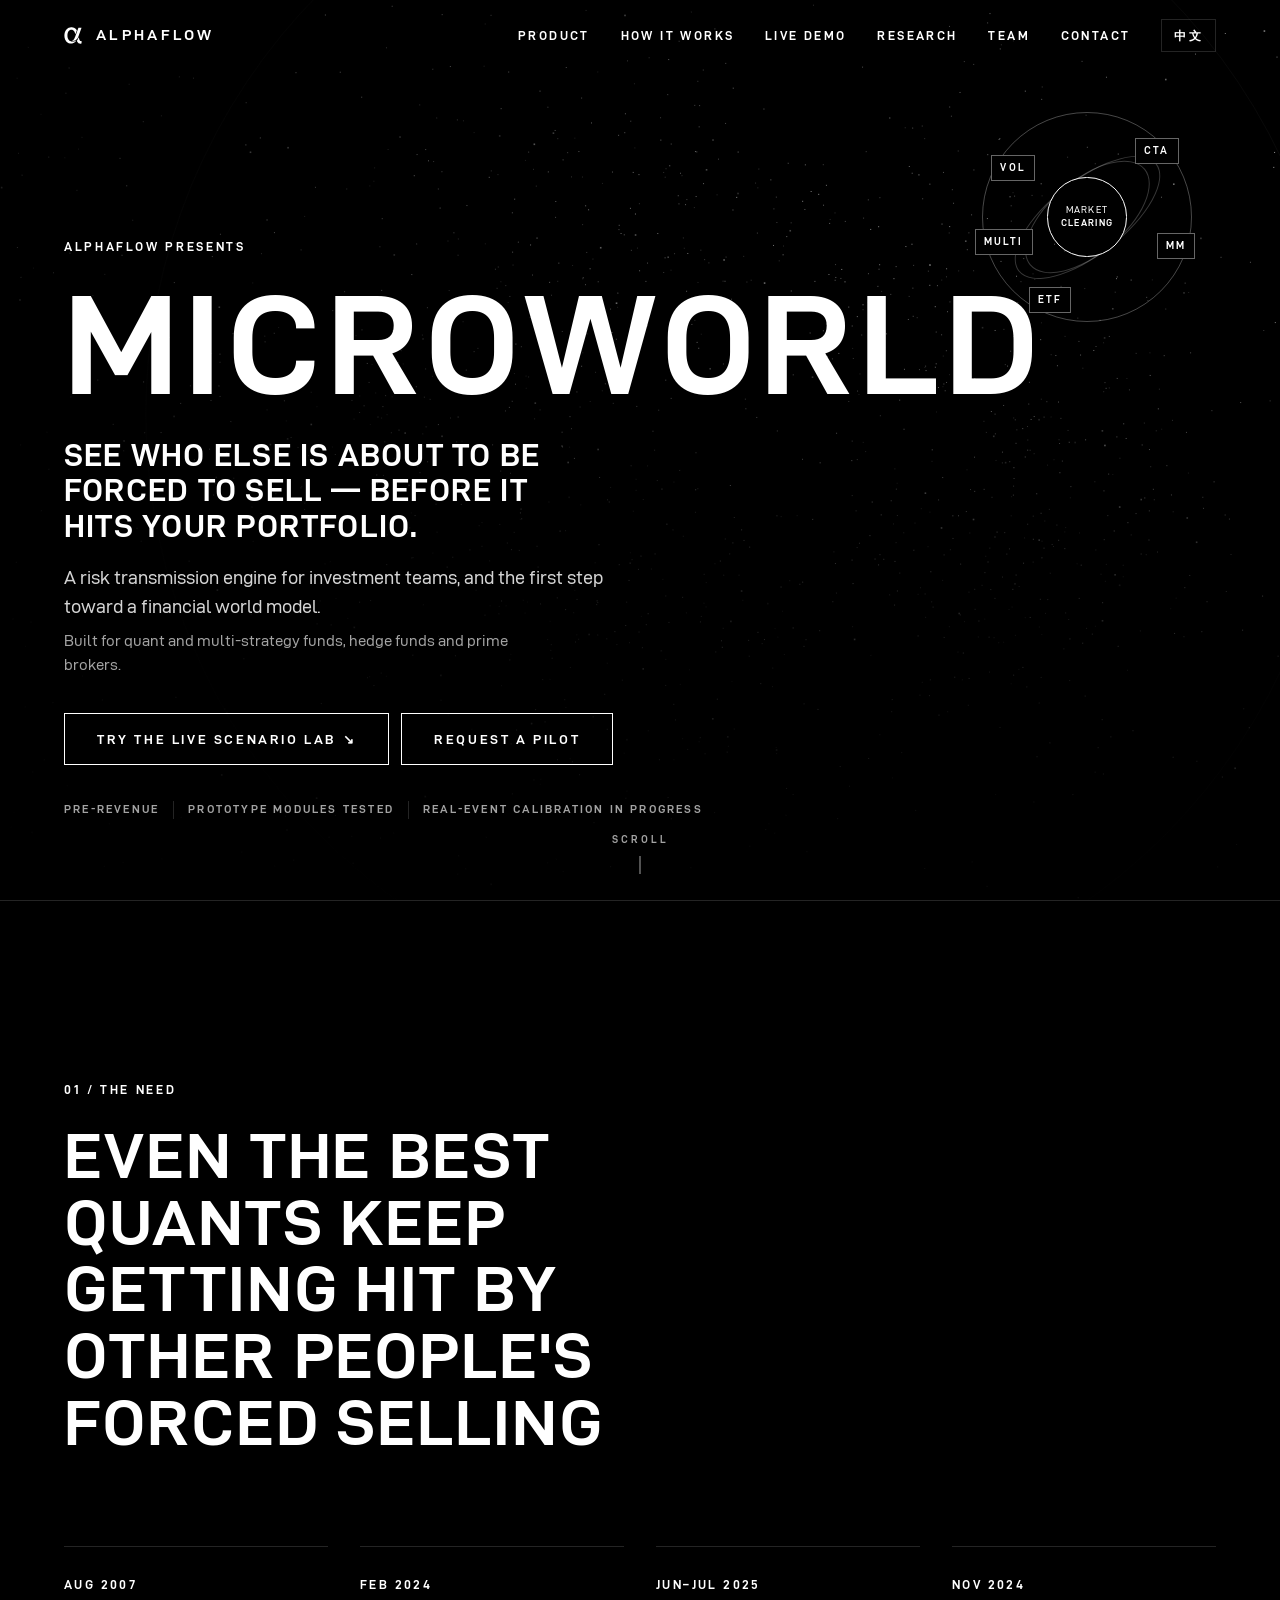
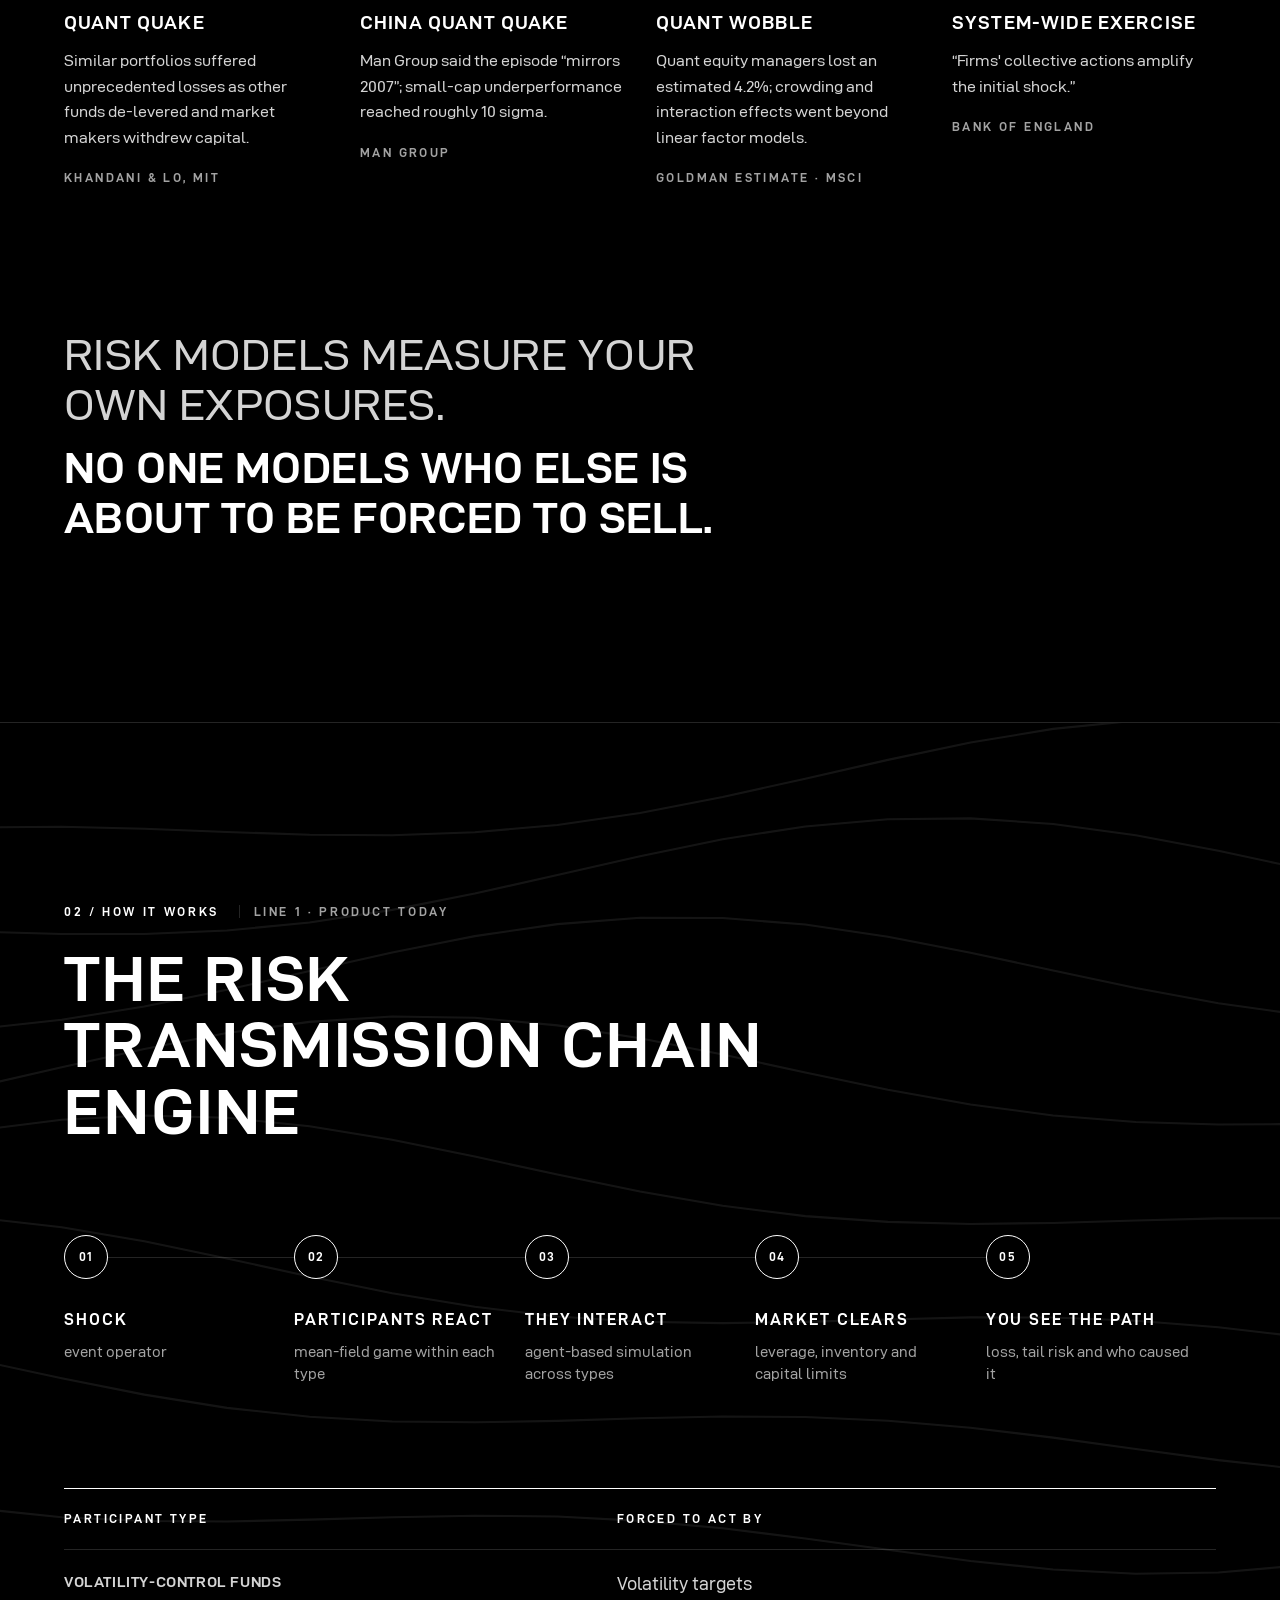
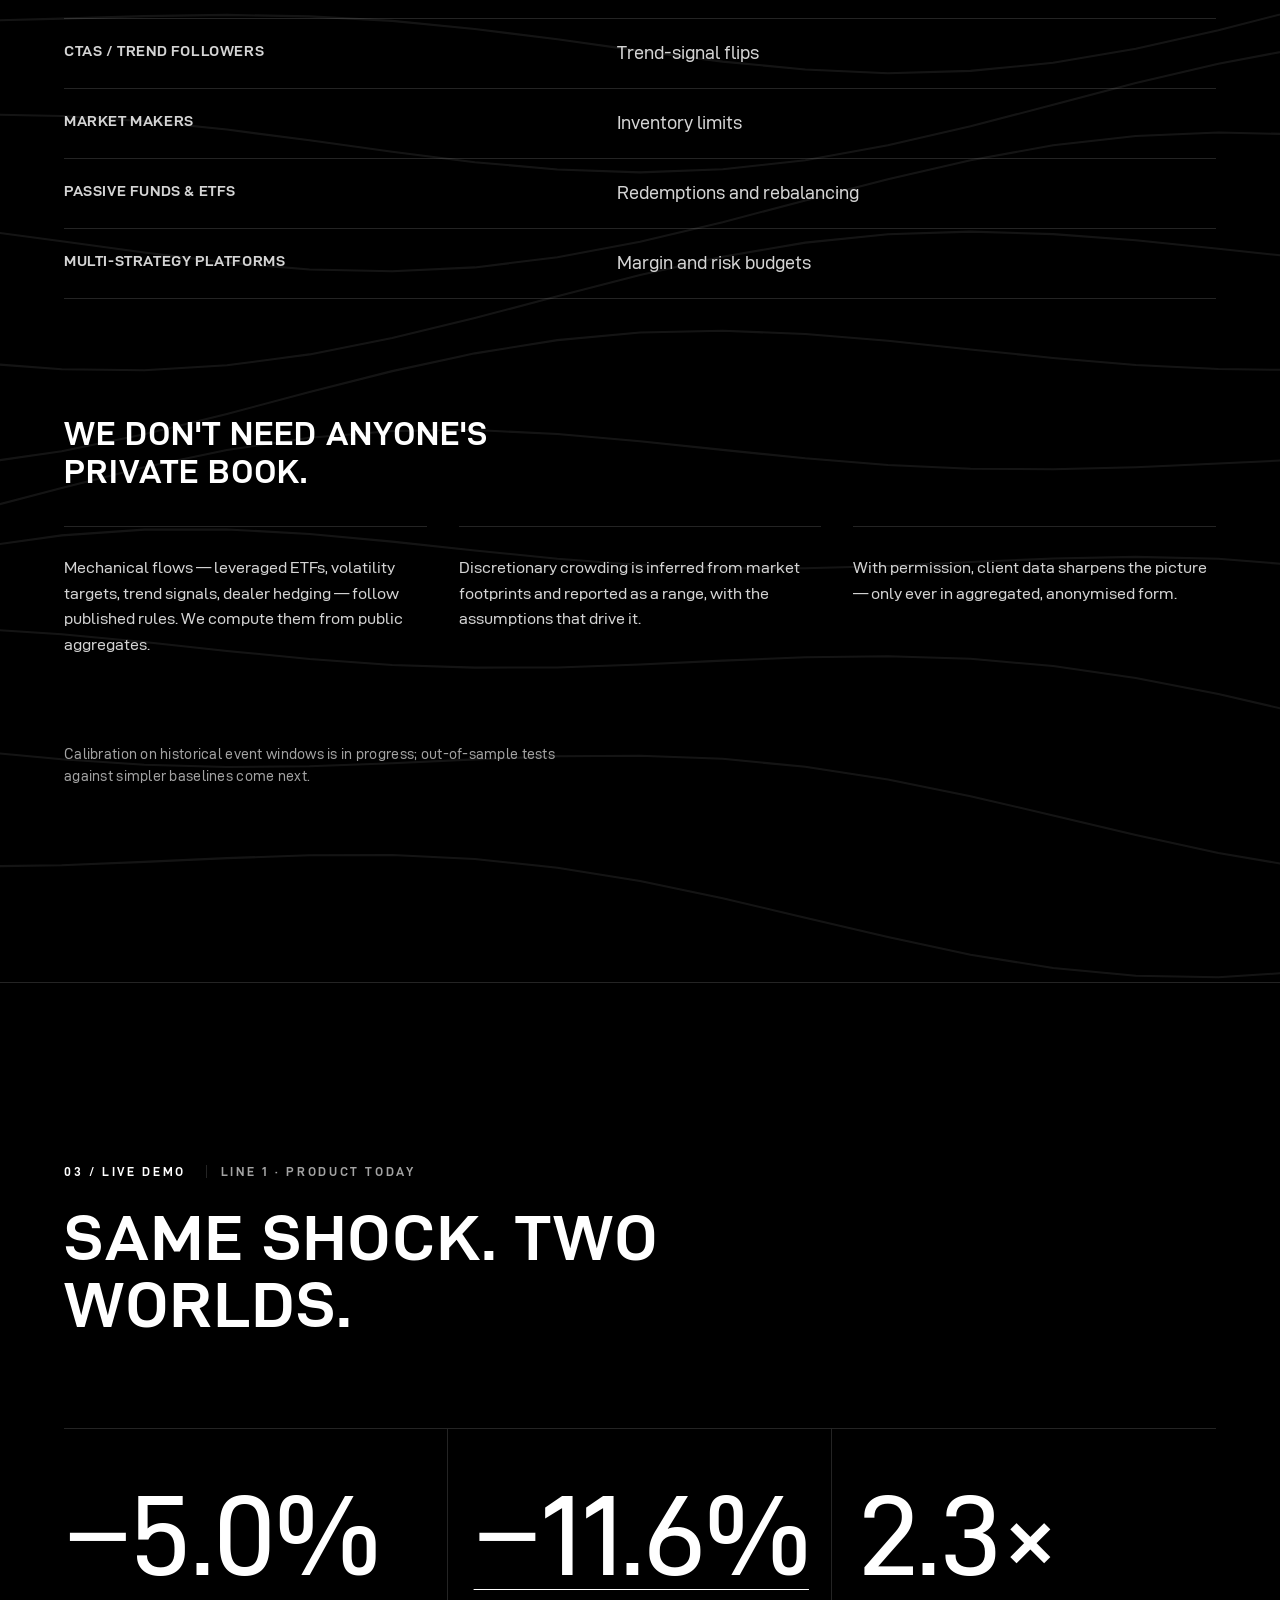
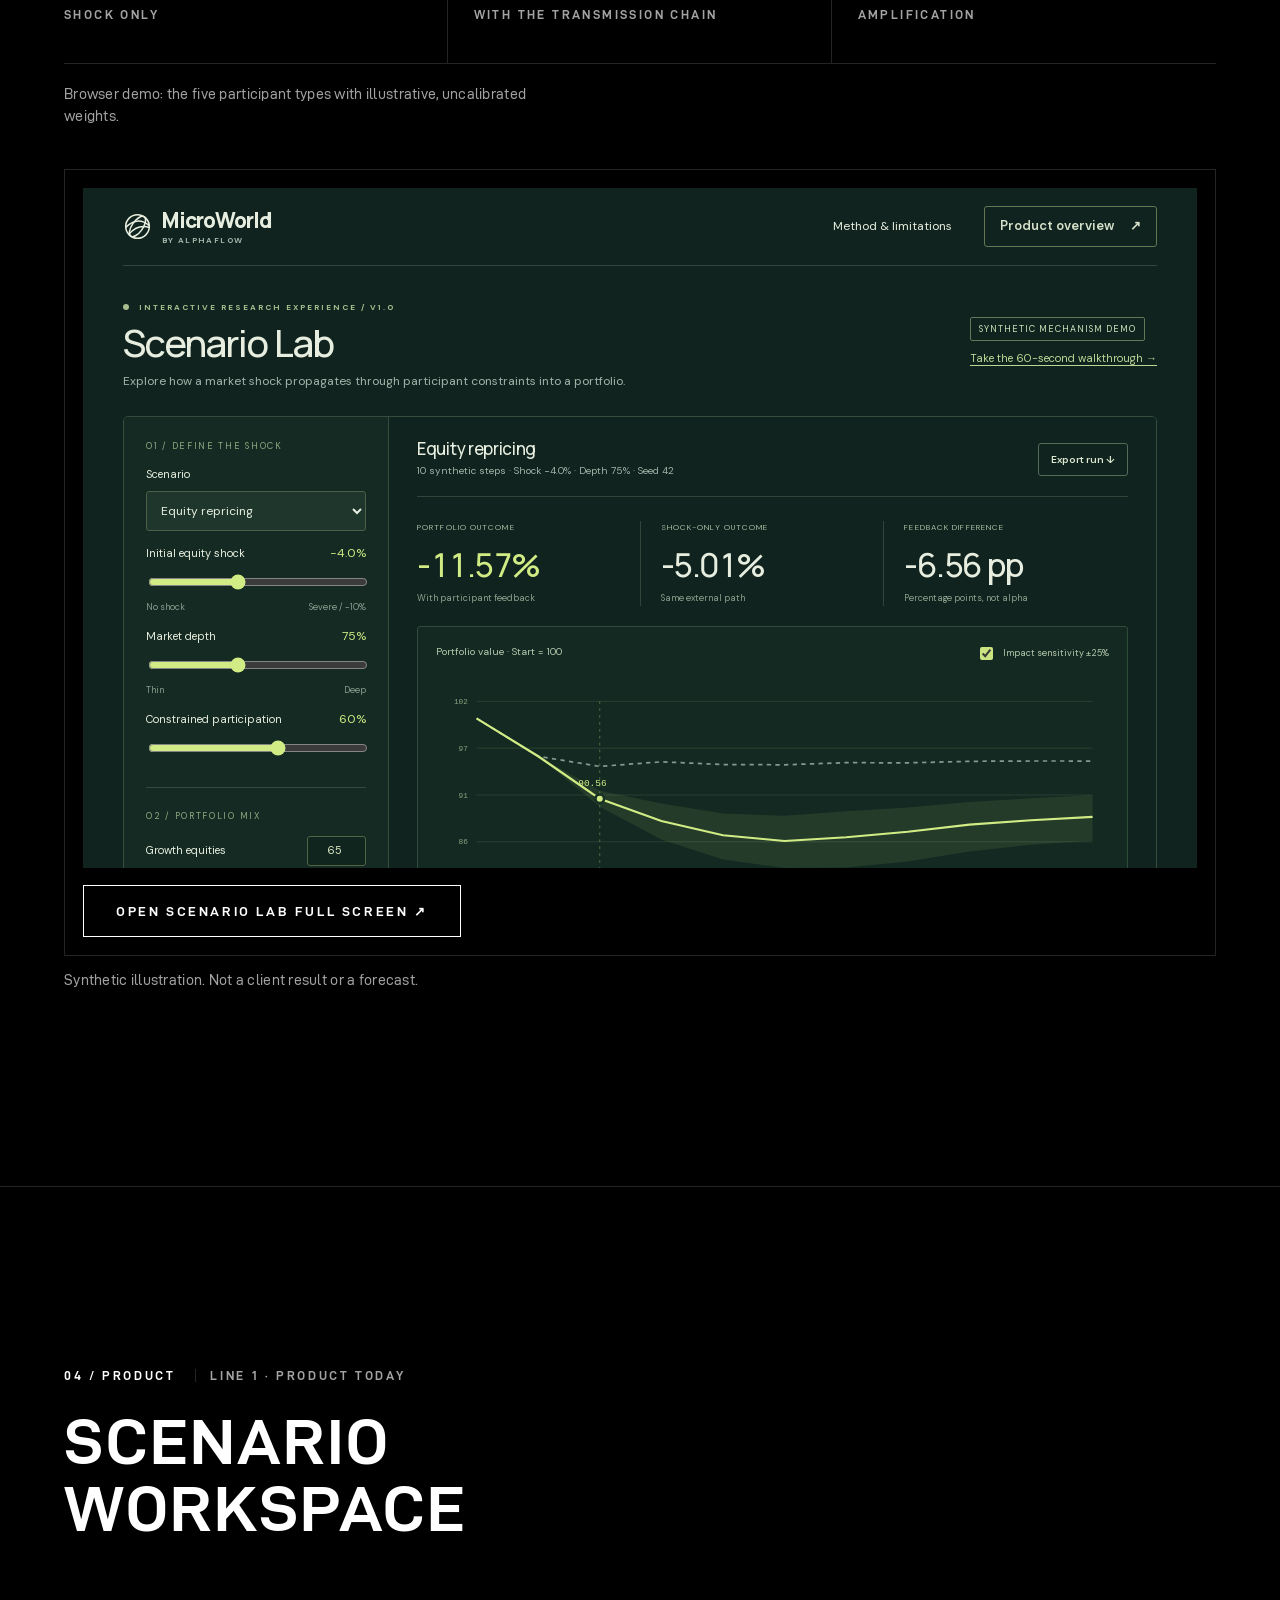
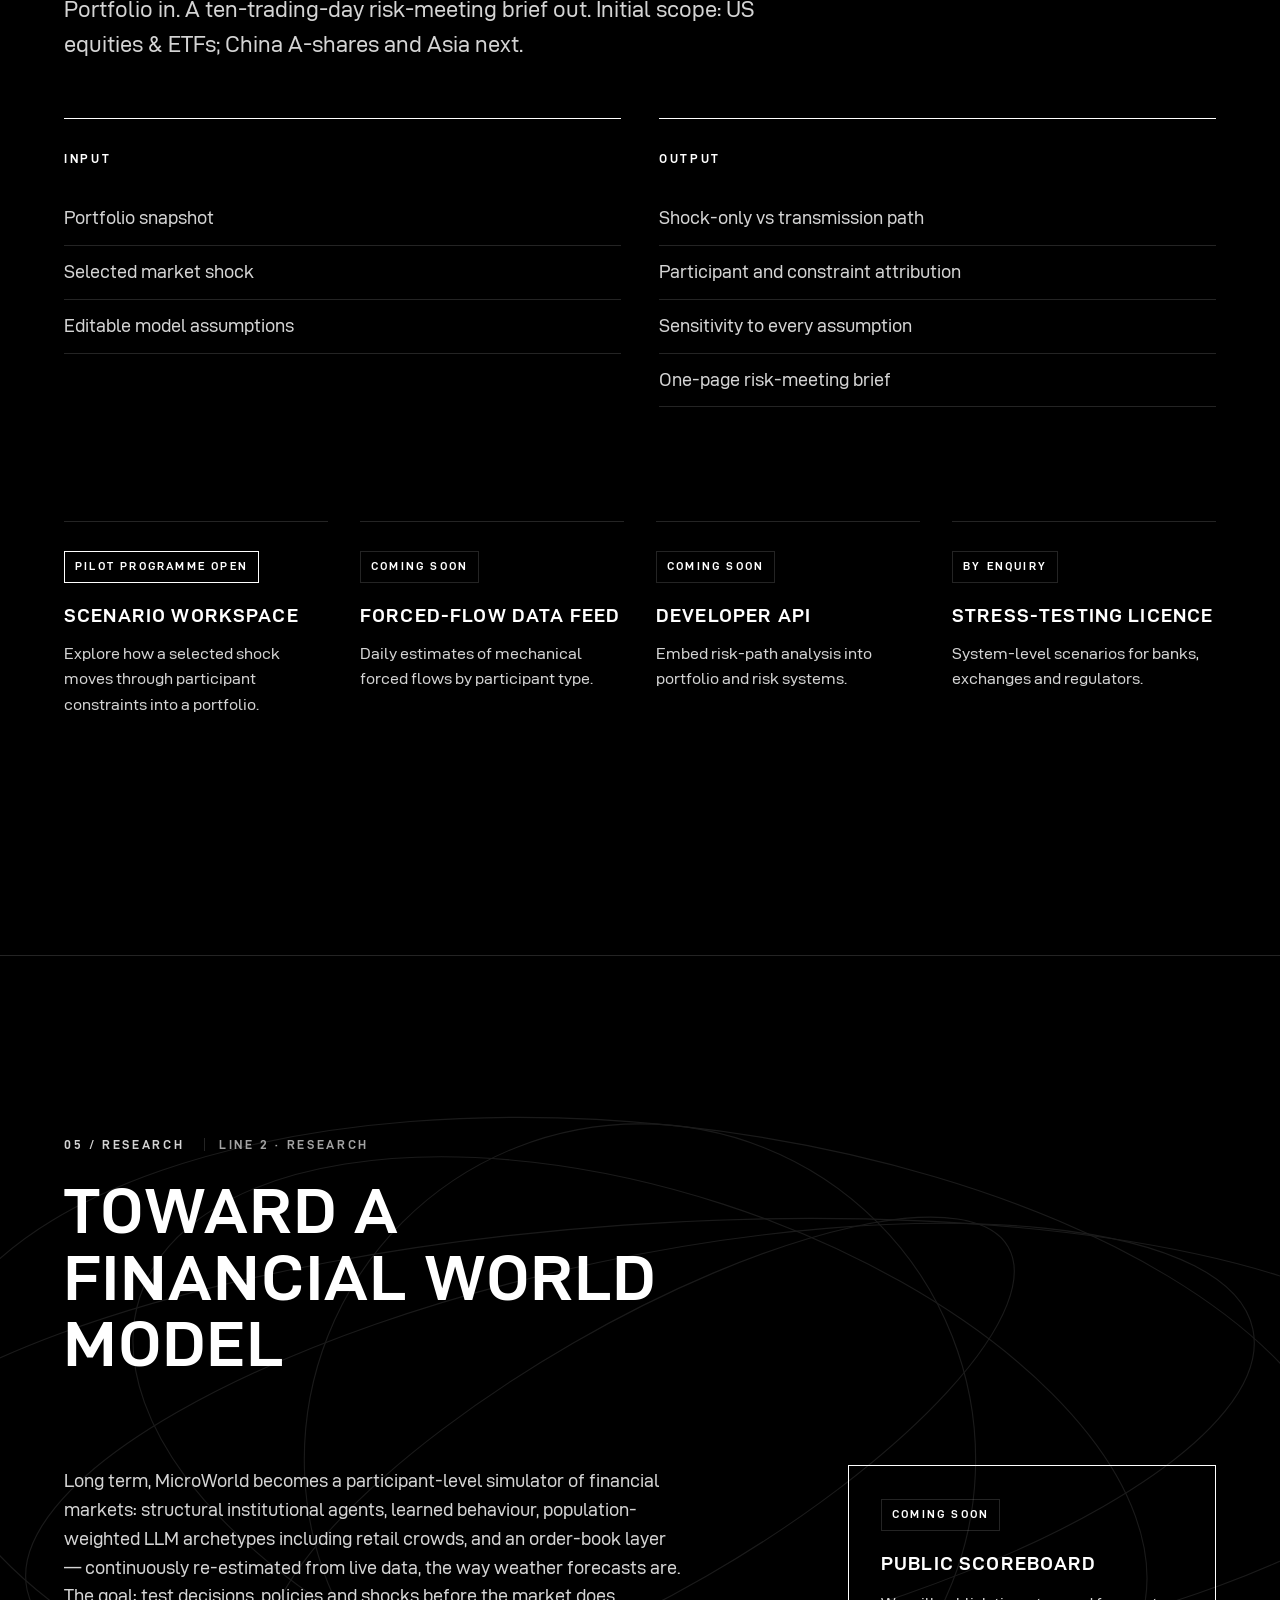
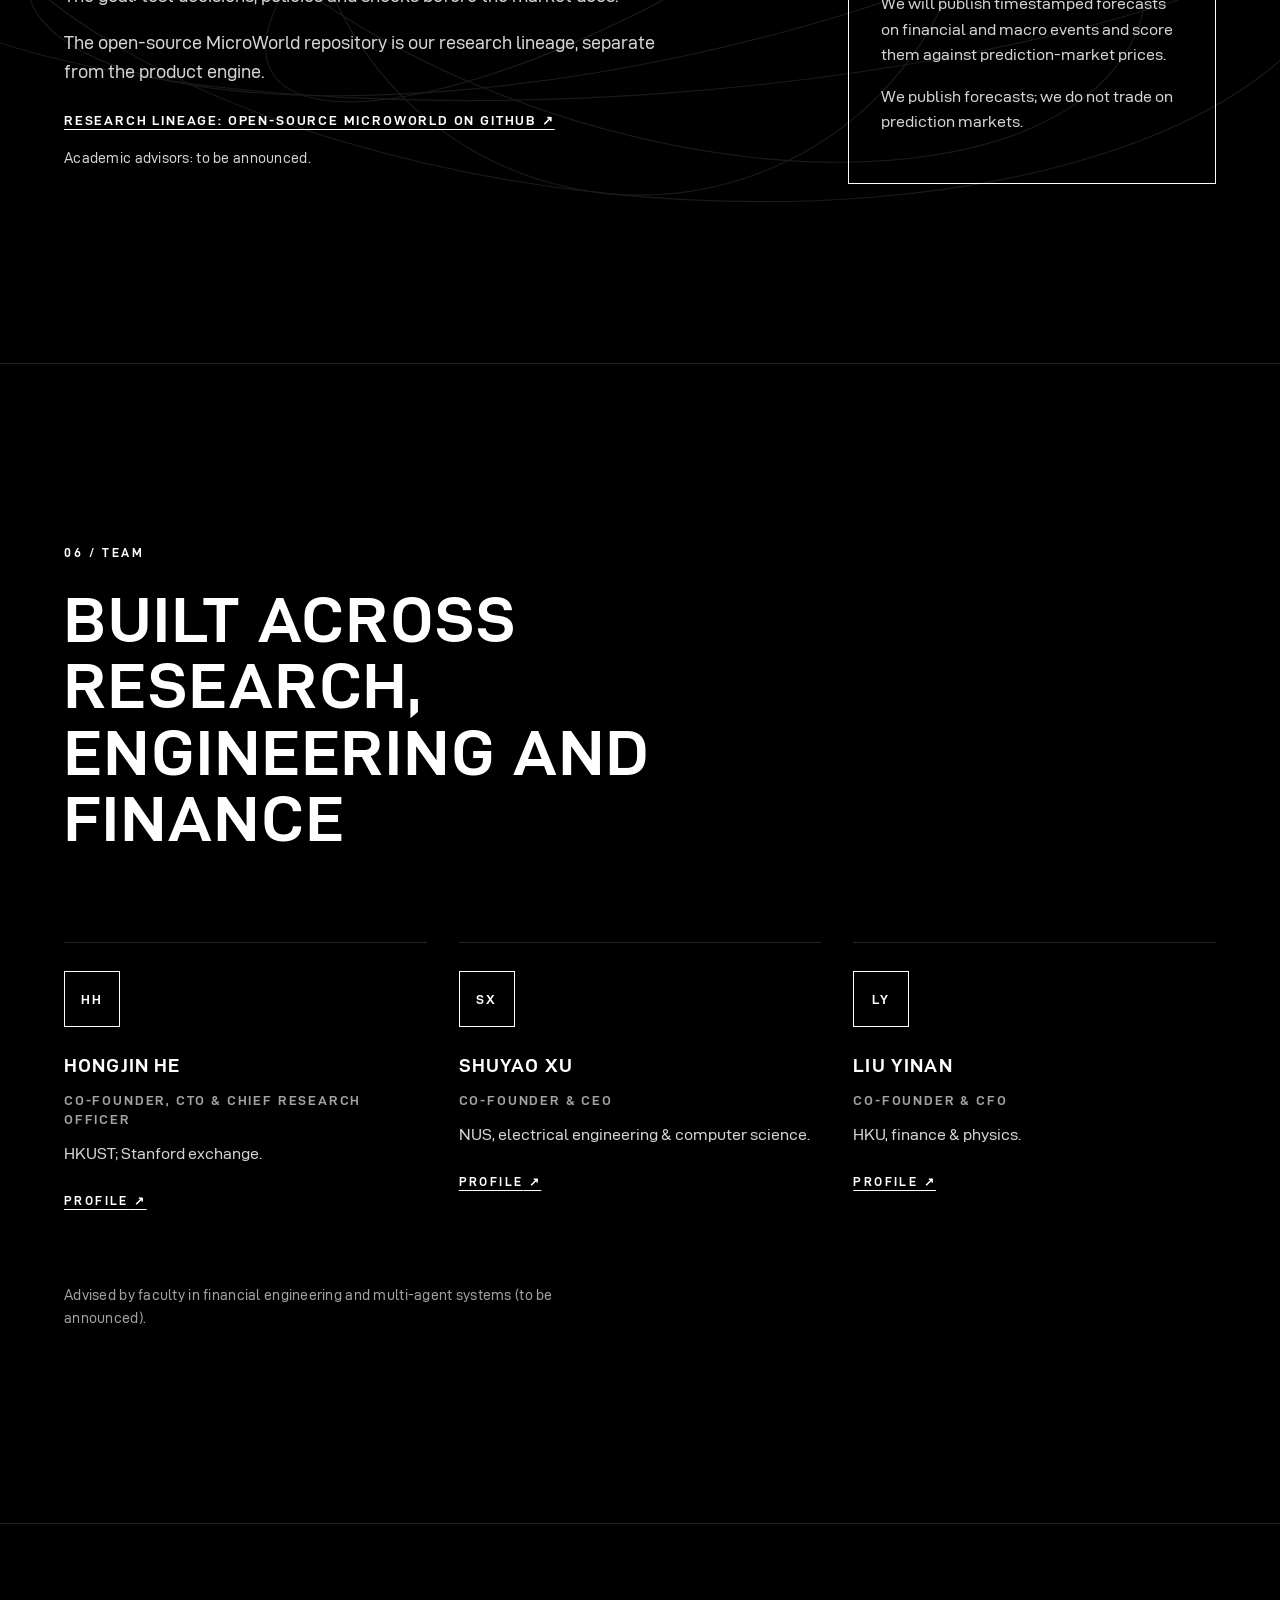
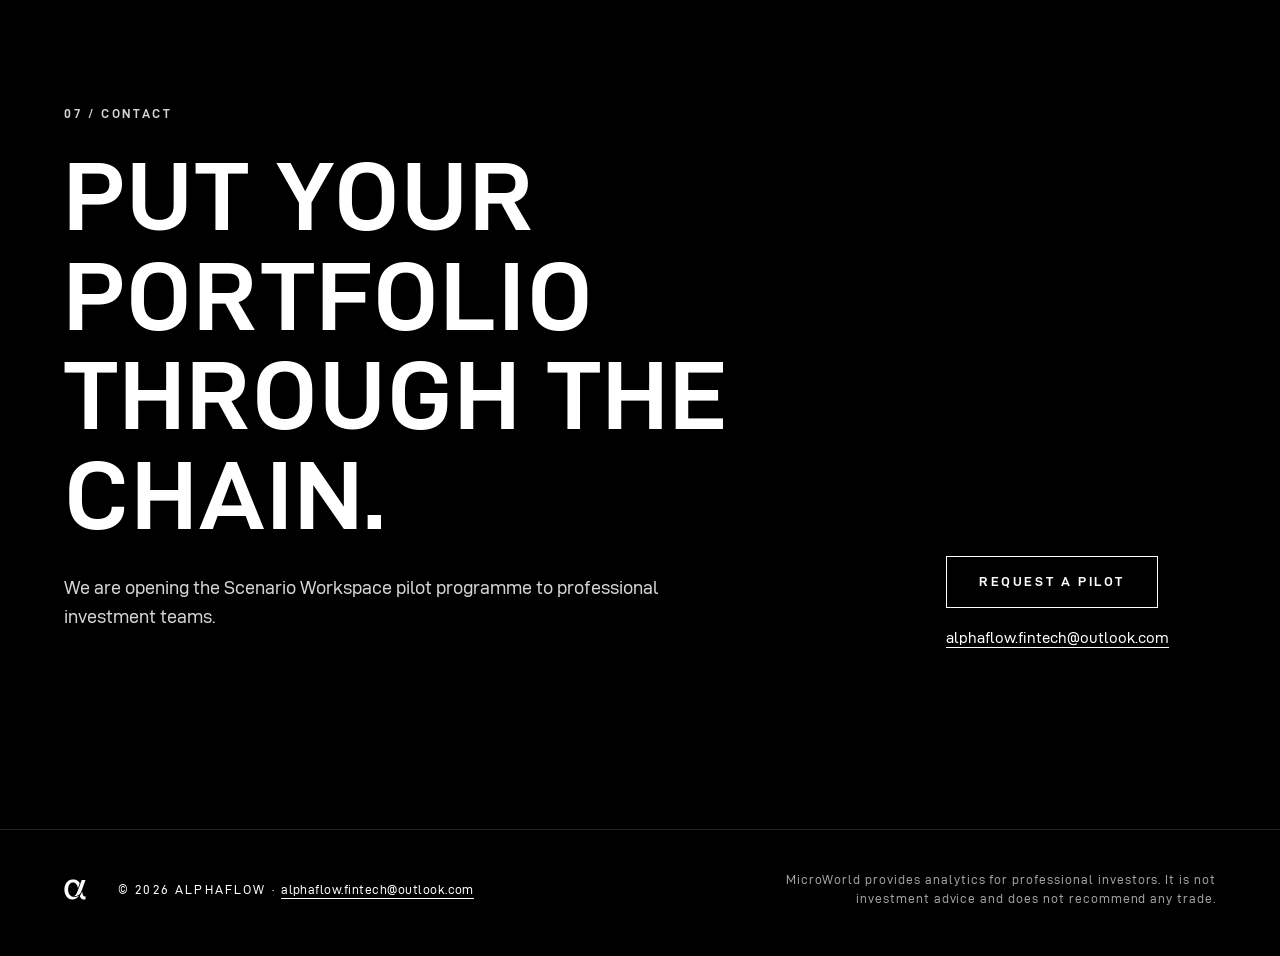
==== commit 7bb54bf0: "site: monochrome redesign with alpha mark New site.css design system (black/white, D-DIN, hairlines)" ====
--- a/index.html
+++ b/index.html
@@ -1,6 +1,6 @@
-<!doctype html><html lang="en"><head><meta charset="utf-8"><meta name="viewport" content="width=device-width,initial-scale=1"><title>MicroWorld — Risk transmission for investment teams</title><meta name="description" content="See how a market shock spreads through other investors' forced selling into your portfolio. A first step toward a financial world model."><!-- TODO(domain): switch back to https://microworldmarkets.com/ once HTTPS works --><link rel="canonical" href="https://hongjin-he.github.io/microworldmarkets-live/"><meta property="og:type" content="website"><meta property="og:url" content="https://hongjin-he.github.io/microworldmarkets-live/"><meta property="og:title" content="MicroWorld — Risk transmission for investment teams"><meta property="og:description" content="See how a market shock spreads through other investors' forced selling into your portfolio. A first step toward a financial world model."><meta property="og:image" content="https://hongjin-he.github.io/microworldmarkets-live/assets/og-image.png"><meta property="og:image:width" content="1200"><meta property="og:image:height" content="630"><meta property="og:image:alt" content="MicroWorld by AlphaFlow — See who else is about to be forced to sell, before it hits your portfolio."><meta name="twitter:card" content="summary_large_image"><meta name="twitter:title" content="MicroWorld — Risk transmission for investment teams"><meta name="twitter:image" content="https://hongjin-he.github.io/microworldmarkets-live/assets/og-image.png"><meta name="twitter:description" content="See how a market shock spreads through other investors' forced selling into your portfolio. A first step toward a financial world model."><link rel="alternate" hreflang="en" href="https://hongjin-he.github.io/microworldmarkets-live/"><link rel="alternate" hreflang="zh-Hans" href="https://hongjin-he.github.io/microworldmarkets-live/zh.html"><link rel="alternate" hreflang="x-default" href="https://hongjin-he.github.io/microworldmarkets-live/"><link rel="icon" href="favicon.svg"><link rel="stylesheet" href="styles.css"></head><body>
-<a class="skip" href="#main">Skip to content</a><header><div class="shell nav"><a class="brand" href="#top"><i></i><b>MicroWorld<small>by AlphaFlow</small></b></a><button class="menu" aria-expanded="false" aria-controls="links" aria-label="Menu: site navigation">Menu</button><nav id="links"><a href="#product">Product</a><a href="#how">How it works</a><a href="#demo">Live demo</a><a href="#research">Research</a><a href="#team">Team</a><a href="#contact">Contact</a><a class="lang" href="zh.html" lang="zh-Hans" hreflang="zh-Hans">中文</a></nav></div></header>
-<main id="main"><section class="hero" id="top"><div class="shell hero-grid"><div><p class="eyebrow">AlphaFlow presents</p><h1>MicroWorld</h1><p class="headline">See who else is about to be forced to sell — before it hits your portfolio.</p><p class="sub">A risk transmission engine for investment teams, and the first step toward a financial world model.</p><p class="for">Built for quant and multi-strategy funds, hedge funds and prime brokers.</p><div class="actions"><a class="btn primary" href="#demo">Try the live Scenario Lab ↘</a><a class="btn" href="#contact">Request a pilot</a></div><p class="status">Pre-revenue <span>Prototype modules tested</span> <span>Real-event calibration in progress</span></p></div><div class="world" aria-label="Connected participant types around a clearing market" role="img"><div class="core">Market<br><b>clearing</b></div><span>VOL</span><span>CTA</span><span>MM</span><span>ETF</span><span>MULTI</span></div></div></section>
+<!doctype html><html lang="en"><head><meta charset="utf-8"><meta name="viewport" content="width=device-width,initial-scale=1"><title>MicroWorld — Risk transmission for investment teams</title><meta name="description" content="See how a market shock spreads through other investors' forced selling into your portfolio. A first step toward a financial world model."><!-- TODO(domain): switch back to https://microworldmarkets.com/ once HTTPS works --><link rel="canonical" href="https://hongjin-he.github.io/microworldmarkets-live/"><meta property="og:type" content="website"><meta property="og:url" content="https://hongjin-he.github.io/microworldmarkets-live/"><meta property="og:title" content="MicroWorld — Risk transmission for investment teams"><meta property="og:description" content="See how a market shock spreads through other investors' forced selling into your portfolio. A first step toward a financial world model."><meta property="og:image" content="https://hongjin-he.github.io/microworldmarkets-live/assets/og-image.png"><meta property="og:image:width" content="1200"><meta property="og:image:height" content="630"><meta property="og:image:alt" content="MicroWorld by AlphaFlow — See who else is about to be forced to sell, before it hits your portfolio."><meta name="twitter:card" content="summary_large_image"><meta name="twitter:title" content="MicroWorld — Risk transmission for investment teams"><meta name="twitter:image" content="https://hongjin-he.github.io/microworldmarkets-live/assets/og-image.png"><meta name="twitter:description" content="See how a market shock spreads through other investors' forced selling into your portfolio. A first step toward a financial world model."><link rel="alternate" hreflang="en" href="https://hongjin-he.github.io/microworldmarkets-live/"><link rel="alternate" hreflang="zh-Hans" href="https://hongjin-he.github.io/microworldmarkets-live/zh.html"><link rel="alternate" hreflang="x-default" href="https://hongjin-he.github.io/microworldmarkets-live/"><link rel="icon" href="assets/favicon-alpha.svg" type="image/svg+xml"><link rel="apple-touch-icon" href="assets/apple-touch-icon.png"><link rel="preload" href="fonts/d-din-700.woff2" as="font" type="font/woff2" crossorigin><link rel="preload" href="fonts/d-din-400.woff2" as="font" type="font/woff2" crossorigin><link rel="stylesheet" href="site.css"><script src="assets/site.js" defer></script><script src="assets/hero-field.js" defer></script></head><body>
+<a class="skip" href="#main">Skip to content</a><header class="site-header"><div class="bar"><a class="lockup" href="#top"><span class="mark" aria-hidden="true"></span><span class="sr">MicroWorld by</span> <span>AlphaFlow</span></a><button class="menu" type="button" aria-expanded="false" aria-controls="links" aria-label="Menu: site navigation" data-close="Close" data-close-aria="Close menu">Menu</button><nav id="links" class="site-nav"><a href="#product">Product</a><a href="#how">How it works</a><a href="#demo">Live demo</a><a href="#research">Research</a><a href="#team">Team</a><a href="#contact">Contact</a><a class="lang" href="zh.html" lang="zh-Hans" hreflang="zh-Hans">中文</a></nav></div></header>
+<main id="main"><section class="hero" id="top"><canvas class="field" aria-hidden="true"></canvas><div class="shell hero-grid"><div><p class="eyebrow">AlphaFlow presents</p><h1>MicroWorld</h1><p class="headline">See who else is about to be forced to sell — before it hits your portfolio.</p><p class="sub">A risk transmission engine for investment teams, and the first step toward a financial world model.</p><p class="for">Built for quant and multi-strategy funds, hedge funds and prime brokers.</p><div class="actions"><a class="btn primary" href="#demo">Try the live Scenario Lab ↘</a><a class="btn" href="#contact">Request a pilot</a></div><p class="status">Pre-revenue <span>Prototype modules tested</span> <span>Real-event calibration in progress</span></p></div><div class="world" aria-label="Connected participant types around a clearing market" role="img"><div class="core">Market<br><b>clearing</b></div><span>VOL</span><span>CTA</span><span>MM</span><span>ETF</span><span>MULTI</span></div></div></section>
 <section class="section problem"><div class="shell"><p class="eyebrow">01 / The need</p><h2>Even the best quants keep getting hit by other people's forced selling</h2><div class="cards four"><article><time>Aug 2007</time><h3>Quant Quake</h3><p>Similar portfolios suffered unprecedented losses as other funds de-levered and market makers withdrew capital.</p><small>Khandani &amp; Lo, MIT</small></article><article><time>Feb 2024</time><h3>China quant quake</h3><p>Man Group said the episode “mirrors 2007”; small-cap underperformance reached roughly 10 sigma.</p><small>Man Group</small></article><article><time>Jun–Jul 2025</time><h3>Quant wobble</h3><p>Quant equity managers lost an estimated 4.2%; crowding and interaction effects went beyond linear factor models.</p><small>Goldman estimate · MSCI</small></article><article><time>Nov 2024</time><h3>System-wide exercise</h3><p>“Firms' collective actions amplify the initial shock.”</p><small>Bank of England</small></article></div><p class="callout">Risk models measure your own exposures. <b>No one models who else is about to be forced to sell.</b></p></div></section>
 <section class="section" id="how"><div class="shell"><p class="eyebrow">02 / How it works <span class="line">Line 1 · Product today</span></p><h2>The Risk Transmission Chain Engine</h2><div class="flow"><div><em>01</em><b>Shock</b><small>event operator</small></div><div><em>02</em><b>Participants react</b><small>mean-field game within each type</small></div><div><em>03</em><b>They interact</b><small>agent-based simulation across types</small></div><div><em>04</em><b>Market clears</b><small>leverage, inventory and capital limits</small></div><div><em>05</em><b>You see the path</b><small>loss, tail risk and who caused it</small></div></div><div class="table"><table><thead><tr><th>Participant type</th><th>Forced to act by</th></tr></thead><tbody><tr><td>Volatility-control funds</td><td>Volatility targets</td></tr><tr><td>CTAs / trend followers</td><td>Trend-signal flips</td></tr><tr><td>Market makers</td><td>Inventory limits</td></tr><tr><td>Passive funds &amp; ETFs</td><td>Redemptions and rebalancing</td></tr><tr><td>Multi-strategy platforms</td><td>Margin and risk budgets</td></tr></tbody></table></div><div class="private"><h3>We don't need anyone's private book.</h3><div class="cards three"><article><p>Mechanical flows — leveraged ETFs, volatility targets, trend signals, dealer hedging — follow published rules. We compute them from public aggregates.</p></article><article><p>Discretionary crowding is inferred from market footprints and reported as a range, with the assumptions that drive it.</p></article><article><p>With permission, client data sharpens the picture — only ever in aggregated, anonymised form.</p></article></div></div><p class="note">Calibration on historical event windows is in progress; out-of-sample tests against simpler baselines come next.</p></div></section>
 <section class="section demo" id="demo"><div class="shell"><p class="eyebrow">03 / Live demo <span class="line">Line 1 · Product today</span></p><h2>Same shock. Two worlds.</h2><div class="stats"><div><b>−5.0%</b><span>shock only</span></div><div class="risk"><b>−11.6%</b><span>with the transmission chain</span></div><div class="gain"><b>2.3×</b><span>amplification</span></div></div><p class="note">Browser demo: the five participant types with illustrative, uncalibrated weights.</p><div class="embed"><iframe src="lab.html" title="Interactive MicroWorld Scenario Lab"></iframe><a class="preview" href="lab.html"><img src="assets/lab-preview.png" width="1600" height="960" alt="Scenario Lab at default settings: portfolio −11.57% with participant feedback versus −5.01% shock only"></a><a href="lab.html">Open Scenario Lab full screen ↗</a></div><p class="note">Synthetic illustration. Not a client result or a forecast.</p></div></section>
@@ -8,4 +8,4 @@
 <section class="section research" id="research"><div class="shell research-grid"><div><p class="eyebrow">05 / Research <span class="line">Line 2 · Research</span></p><h2>Toward a financial world model</h2><p>Long term, MicroWorld becomes a participant-level simulator of financial markets: structural institutional agents, learned behaviour, population-weighted LLM archetypes including retail crowds, and an order-book layer — continuously re-estimated from live data, the way weather forecasts are. The goal: test decisions, policies and shocks before the market does.</p><p>The open-source MicroWorld repository is our research lineage, separate from the product engine.</p><a class="text" href="https://github.com/hongjin-he/MicroWorld" rel="noopener">Research lineage: open-source MicroWorld on GitHub ↗</a><p class="note">Academic advisors: to be announced.</p></div><aside><small class="badge">Coming soon</small><h3>Public scoreboard</h3><p>We will publish timestamped forecasts on financial and macro events and score them against prediction-market prices.</p><p>We publish forecasts; we do not trade on prediction markets.</p></aside></div></section>
 <section class="section" id="team"><div class="shell"><p class="eyebrow">06 / Team</p><h2>Built across research, engineering and finance</h2><div class="cards three team"><article><i>HH</i><h3><a href="https://hongjin-he.github.io/" target="_blank" rel="noopener">HongJin He</a></h3><b>Co-founder, CTO &amp; Chief Research Officer</b><p>HKUST; Stanford exchange.</p><a class="profile" href="https://hongjin-he.github.io/" target="_blank" rel="noopener">Profile<span class="sr"> of HongJin He (opens in a new tab)</span> ↗</a></article><article><i>SX</i><h3><a href="https://github.com/davidxu277" target="_blank" rel="noopener">Shuyao Xu</a></h3><b>Co-founder &amp; CEO</b><p>NUS, electrical engineering &amp; computer science.</p><a class="profile" href="https://github.com/davidxu277" target="_blank" rel="noopener">Profile<span class="sr"> of Shuyao Xu (opens in a new tab)</span> ↗</a></article><article><i>LY</i><h3><a href="https://github.com/Gordonlyn" target="_blank" rel="noopener">Liu YiNan</a></h3><b>Co-founder &amp; CFO</b><p>HKU, finance &amp; physics.</p><a class="profile" href="https://github.com/Gordonlyn" target="_blank" rel="noopener">Profile<span class="sr"> of Liu YiNan (opens in a new tab)</span> ↗</a></article></div><p class="note">Advised by faculty in financial engineering and multi-agent systems (to be announced).</p></div></section>
 <section class="section" id="contact"><div class="shell contact"><div><p class="eyebrow">07 / Contact</p><h2>Put your portfolio through the chain.</h2><p>We are opening the Scenario Workspace pilot programme to professional investment teams.</p></div><div><a class="btn primary" href="mailto:alphaflow.fintech@outlook.com?subject=MicroWorld%20pilot%20request">Request a pilot</a><a href="mailto:alphaflow.fintech@outlook.com">alphaflow.fintech@outlook.com</a></div></div></section></main>
-<footer><div class="shell"><span>© 2026 AlphaFlow · <a href="mailto:alphaflow.fintech@outlook.com">alphaflow.fintech@outlook.com</a></span><span>MicroWorld provides analytics for professional investors. It is not investment advice and does not recommend any trade.</span></div></footer><script>const b=document.querySelector('.menu'),n=document.querySelector('nav');b.onclick=()=>{let o=b.getAttribute('aria-expanded')==='true';b.setAttribute('aria-expanded',!o);n.classList.toggle('open',!o)};n.onclick=()=>{b.setAttribute('aria-expanded','false');n.classList.remove('open')}</script></body></html>
+<footer><div class="shell"><span class="mark" role="img" aria-label="AlphaFlow"></span><span>© 2026 AlphaFlow · <a href="mailto:alphaflow.fintech@outlook.com">alphaflow.fintech@outlook.com</a></span><span>MicroWorld provides analytics for professional investors. It is not investment advice and does not recommend any trade.</span></div></footer></body></html>
--- a/site.css
+++ b/site.css
@@ -0,0 +1,265 @@
+/* AlphaFlow · MicroWorld — site design system (index, zh, method). The Scenario Lab keeps its own styles. */
+@font-face{font-family:"D-DIN";src:url(fonts/d-din-400.woff2) format("woff2");font-weight:400;font-style:normal;font-display:swap}
+@font-face{font-family:"D-DIN";src:url(fonts/d-din-700.woff2) format("woff2");font-weight:700;font-style:normal;font-display:swap}
+:root{
+ --bg:#000;--fg:#fff;--muted:#a3a3a3;--line:rgba(255,255,255,.14);--panel:#0a0a0a;--signal:#fff;
+ --font:"D-DIN","Helvetica Neue",Arial,"PingFang SC","Noto Sans SC","Microsoft YaHei",sans-serif;
+ --pad:clamp(20px,5vw,80px);--max:1440px;--rhythm:clamp(96px,14vw,184px);--head:72px;
+ --track-ui:.2em;--ease:cubic-bezier(.2,.7,.2,1)
+}
+*,*:before,*:after{box-sizing:border-box}
+html{scroll-behavior:smooth;scroll-padding-top:var(--head);-webkit-text-size-adjust:100%}
+body{margin:0;background:var(--bg);color:var(--fg);font:400 17px/1.6 var(--font);overflow-x:hidden;-webkit-font-smoothing:antialiased}
+@media(min-width:900px){body{font-size:18px}}
+a{color:inherit;text-underline-offset:4px;text-decoration-thickness:1px}
+img{max-width:100%}
+:focus-visible{outline:2px solid var(--fg);outline-offset:4px}
+::selection{background:var(--fg);color:var(--bg)}
+.sr{position:absolute!important;width:1px;height:1px;overflow:hidden;clip:rect(0 0 0 0);clip-path:inset(50%);white-space:nowrap}
+.skip{position:fixed;left:12px;top:-80px;z-index:100;background:var(--fg);color:var(--bg);padding:12px 18px;font-size:13px;letter-spacing:var(--track-ui);text-transform:uppercase;text-decoration:none}
+.skip:focus{top:12px}
+.shell{width:100%;max-width:var(--max);margin:0 auto;padding:0 var(--pad)}
+
+/* ---------- Header ---------- */
+.site-header{position:fixed;inset:0 0 auto;z-index:50;height:var(--head);background:transparent;border-bottom:1px solid transparent;transition:background .25s,border-color .25s}
+.site-header.scrolled,.site-header.solid{background:#000;border-bottom-color:var(--line)}
+.site-header .bar{height:100%;max-width:var(--max);margin:0 auto;padding:0 var(--pad);display:flex;align-items:center;justify-content:space-between;gap:24px}
+.lockup{display:inline-flex;align-items:center;gap:14px;text-decoration:none;font:700 15px/1 var(--font);letter-spacing:.22em;text-transform:uppercase;white-space:nowrap}
+.mark{display:inline-block;flex:none;width:1.75em;height:1.66em;background:currentColor;-webkit-mask:url(assets/alpha-mark.svg) center/contain no-repeat;mask:url(assets/alpha-mark.svg) center/contain no-repeat}
+.lockup .mark{width:18px;height:17px}
+.site-nav{display:flex;align-items:center;gap:clamp(18px,2.4vw,36px)}
+.site-nav a{font-size:12px;font-weight:700;letter-spacing:var(--track-ui);text-transform:uppercase;text-decoration:none;color:var(--fg);padding:8px 0;position:relative}
+.site-nav a:after{content:"";position:absolute;left:0;right:100%;bottom:2px;height:1px;background:currentColor;transition:right .2s var(--ease)}
+.site-nav a:hover:after,.site-nav a:focus-visible:after{right:0}
+.site-nav a.lang{border:1px solid var(--line);padding:6px 12px}
+.site-nav a.lang:after{display:none}
+.menu{display:none;background:none;border:0;color:var(--fg);font:700 12px/1 var(--font);letter-spacing:var(--track-ui);text-transform:uppercase;padding:12px 0;cursor:pointer;position:relative;z-index:2}
+@media(max-width:899px){
+ .menu{display:block}
+ .site-nav{position:fixed;inset:0;z-index:1;background:#000;flex-direction:column;align-items:flex-start;justify-content:center;gap:6px;padding:calc(var(--head) + 24px) var(--pad) 48px;opacity:0;visibility:hidden;transition:opacity .2s,visibility 0s .2s}
+ .site-nav.open{opacity:1;visibility:visible;transition:opacity .2s}
+ .site-nav a{font-size:clamp(28px,8vw,44px);letter-spacing:.06em;padding:6px 0}
+ .site-nav a.lang{margin-top:24px;font-size:13px;letter-spacing:var(--track-ui);padding:10px 16px}
+ .site-header .lockup{position:relative;z-index:2}
+ body.menu-open{overflow:hidden}
+}
+
+/* ---------- Type ---------- */
+.eyebrow{margin:0 0 24px;font-size:12px;font-weight:700;letter-spacing:.22em;text-transform:uppercase;color:var(--fg)}
+.eyebrow .line{color:var(--muted);margin-left:14px;padding-left:14px;border-left:1px solid var(--line);white-space:nowrap}
+h1,h2,h3{font-family:var(--font);font-weight:700;text-transform:uppercase;margin:0}
+.section h2{font-size:clamp(32px,5vw,64px);line-height:1.04;letter-spacing:.03em;max-width:20ch;margin:0 0 clamp(48px,7vw,96px)}
+h3{font-size:clamp(17px,1.5vw,20px);line-height:1.15;letter-spacing:.06em}
+p{max-width:62ch}
+.note{color:var(--muted);font-size:14px;letter-spacing:.02em}
+.text{font-weight:700;text-transform:uppercase;letter-spacing:.14em;font-size:13px}
+:lang(zh-Hans) h1,:lang(zh-Hans) h2,:lang(zh-Hans) h3,:lang(zh-Hans) .headline,:lang(zh-Hans) .callout,:lang(zh-Hans) .site-nav a{letter-spacing:0}
+:lang(zh-Hans) .section h2{line-height:1.2}
+
+/* ---------- Buttons ---------- */
+.btn,.embed>a:not(.preview){display:inline-flex;align-items:center;justify-content:center;min-height:52px;padding:16px 32px;border:1px solid var(--fg);border-radius:0;background:transparent;color:var(--fg);font:700 13px/1 var(--font);letter-spacing:var(--track-ui);text-transform:uppercase;text-decoration:none;transition:background .15s,color .15s}
+.btn:hover,.btn:focus-visible,.embed>a:not(.preview):hover,.embed>a:not(.preview):focus-visible{background:var(--fg);color:var(--bg)}
+.actions{display:flex;flex-wrap:wrap;gap:12px;margin-top:36px}
+
+/* ---------- Sections ---------- */
+.section{position:relative;padding:var(--rhythm) 0;border-top:1px solid var(--line);isolation:isolate}
+#how:before,#research:before{content:"";position:absolute;inset:0;z-index:-1;opacity:.08;background:url(assets/contours.svg) center/cover no-repeat;pointer-events:none}
+#research:before{background-image:url(assets/orbits.svg);opacity:.1}
+
+/* ---------- Hero ---------- */
+.hero{position:relative;min-height:100svh;display:flex;align-items:flex-end;padding:calc(var(--head) + 48px) 0 clamp(72px,9vh,104px);overflow:hidden;isolation:isolate}
+.hero .field{position:absolute;inset:0;width:100%;height:100%;z-index:-2;display:block}
+.hero:after{content:"";position:absolute;inset:0;z-index:-1;pointer-events:none;background:linear-gradient(to top,rgba(0,0,0,.92) 0%,rgba(0,0,0,.7) 38%,rgba(0,0,0,.15) 75%,rgba(0,0,0,.4) 100%),linear-gradient(to right,rgba(0,0,0,.75),rgba(0,0,0,0) 65%)}
+.hero-grid{display:grid;grid-template-columns:repeat(12,minmax(0,1fr));column-gap:24px;align-items:end}
+.hero-grid>div:first-child{grid-column:1/-1;grid-row:2}
+.hero h1{font-size:min(clamp(56px,11vw,160px),calc((100vw - 2 * var(--pad)) / 6.7));line-height:.92;letter-spacing:.04em;margin:0 0 28px;white-space:nowrap}
+.headline{font-size:clamp(20px,2.4vw,32px);line-height:1.15;font-weight:700;text-transform:uppercase;letter-spacing:.04em;max-width:30ch;margin:0 0 20px}
+.sub{color:#d4d4d4;max-width:56ch;margin:0 0 8px}
+.for{color:var(--muted);font-size:15px;margin:0}
+.status{max-width:none;margin:36px 0 0;font-size:11px;font-weight:700;letter-spacing:.2em;text-transform:uppercase;color:var(--muted);display:flex;flex-wrap:wrap;gap:8px 0}
+.status span{border-left:1px solid var(--line);margin-left:14px;padding-left:14px}
+.hero:before{content:"Scroll";position:absolute;left:50%;bottom:26px;transform:translateX(-50%);font-size:10px;font-weight:700;letter-spacing:.3em;text-transform:uppercase;color:var(--muted);padding-bottom:26px;background:linear-gradient(var(--muted),var(--muted)) center bottom/1px 18px no-repeat;z-index:1}
+/* Orbit diagram: hairline redraw */
+.world{position:absolute;top:calc(var(--head) + 40px);right:calc(var(--pad) + 24px);aspect-ratio:1;width:210px;border-radius:50%;border:1px solid rgba(255,255,255,.28)}
+.world:before,.world:after{content:"";position:absolute;border:1px solid rgba(255,255,255,.22);border-radius:50%}
+.world:before{inset:14% 32%;transform:rotate(50deg)}
+.world:after{inset:32% 8%;transform:rotate(-38deg)}
+.world .core{position:absolute;inset:31%;z-index:2;border:1px solid var(--fg);border-radius:50%;display:grid;place-content:center;text-align:center;font-size:9px;line-height:1.4;letter-spacing:.14em;text-transform:uppercase;background:#000}
+.world>span{position:absolute;z-index:3;font-size:10px;font-weight:700;letter-spacing:.22em;text-transform:uppercase;background:#000;padding:4px 8px;border:1px solid rgba(255,255,255,.4)}
+.world>span:nth-of-type(1){left:4%;top:20%}.world>span:nth-of-type(2){right:6%;top:12%}.world>span:nth-of-type(3){right:-2%;bottom:30%}.world>span:nth-of-type(4){left:22%;bottom:4%}.world>span:nth-of-type(5){left:-4%;top:56%}
+
+/* ---------- Cards ---------- */
+.cards{display:grid;gap:0 clamp(20px,2.5vw,40px)}
+.four{grid-template-columns:repeat(4,minmax(0,1fr))}
+.three{grid-template-columns:repeat(3,minmax(0,1fr))}
+.cards article{border-top:1px solid var(--line);padding:28px 0 40px;background:none}
+.cards time,.cards small{display:block;font-size:12px;font-weight:700;letter-spacing:.2em;text-transform:uppercase;color:var(--muted)}
+.cards time{color:var(--fg);margin-bottom:18px}
+.cards h3{margin:0 0 14px}
+.cards p{color:#d4d4d4;font-size:16px;margin:0 0 18px}
+.badge{display:inline-block!important;text-transform:uppercase;font-weight:700;border:1px solid var(--line);padding:6px 10px;margin-bottom:22px;color:var(--fg)!important;font-size:11px!important;letter-spacing:.2em}
+.badge.live{border-color:var(--fg)}
+.callout{margin:clamp(64px,8vw,112px) 0 0;font-size:clamp(24px,3.4vw,46px);line-height:1.15;letter-spacing:.01em;max-width:28ch;color:#d4d4d4;text-transform:uppercase}
+.callout b{color:var(--fg);display:block;margin-top:.3em}
+
+/* ---------- Process ---------- */
+.flow{display:grid;grid-template-columns:repeat(5,minmax(0,1fr));gap:0;margin:0 0 clamp(64px,8vw,104px);counter-reset:none}
+.flow div{position:relative;padding:0 20px 0 0}
+.flow div:before{content:"";position:absolute;left:0;right:0;top:22px;height:1px;background:var(--line)}
+.flow div:last-child:before{right:auto;width:22px}
+.flow em{position:relative;display:inline-grid;place-items:center;width:44px;height:44px;border:1px solid var(--fg);border-radius:50%;background:#000;font-style:normal;font-size:12px;font-weight:700;letter-spacing:.1em;margin-bottom:28px}
+.flow b{display:block;font-size:16px;letter-spacing:.12em;text-transform:uppercase;margin-bottom:10px}
+.flow small{display:block;color:var(--muted);font-size:15px;line-height:1.45}
+
+/* ---------- Tables ---------- */
+.table{overflow-x:auto;border-top:1px solid var(--fg)}
+table{border-collapse:collapse;width:100%}
+th,td{text-align:left;padding:20px 24px 20px 0;border-bottom:1px solid var(--line);vertical-align:top}
+th{font-size:12px;font-weight:700;letter-spacing:.2em;text-transform:uppercase}
+td:first-child{font-weight:700;letter-spacing:.04em;text-transform:uppercase;font-size:15px}
+td{color:#d4d4d4}
+.private{margin:clamp(72px,9vw,120px) 0 40px}
+.private h3{font-size:clamp(22px,2.6vw,34px);letter-spacing:.03em;margin:0 0 36px;max-width:26ch}
+.private .cards article{padding-bottom:28px}
+
+/* ---------- Demo ---------- */
+.stats{display:grid;grid-template-columns:repeat(3,minmax(0,1fr));border-top:1px solid var(--line);border-bottom:1px solid var(--line);margin:0 0 20px}
+.stats div{padding:clamp(28px,4vw,56px) clamp(16px,2vw,32px) clamp(24px,3vw,40px) 0;border-right:1px solid var(--line)}
+.stats div+div{padding-left:clamp(16px,2vw,32px)}
+.stats div:last-child{border-right:0}
+.stats b{display:block;font-size:clamp(64px,9vw,140px);line-height:.95;font-weight:400;letter-spacing:-.01em;font-variant-numeric:tabular-nums}
+.stats span{display:block;margin-top:16px;font-size:12px;font-weight:700;letter-spacing:.2em;text-transform:uppercase;color:var(--muted)}
+.stats .risk b{color:var(--signal);text-decoration:underline;text-decoration-thickness:1px;text-underline-offset:.12em}
+.embed{margin-top:40px;border:1px solid var(--line);padding:clamp(10px,1.4vw,18px);display:grid;gap:clamp(10px,1.4vw,18px);justify-items:start}
+.embed iframe{display:block;width:100%;height:680px;border:0;background:#000}
+.embed .preview{display:none;width:100%}
+.embed .preview img{display:block;width:100%;height:auto;filter:grayscale(1)}
+@media(max-width:759px){.embed iframe{display:none}.embed .preview{display:block}}
+
+/* ---------- Product ---------- */
+.lead{font-size:clamp(18px,1.8vw,22px);color:#d4d4d4;margin:-40px 0 56px}
+.io{display:grid;grid-template-columns:1fr 1fr;gap:0 clamp(20px,3vw,48px);margin:0 0 clamp(56px,7vw,96px)}
+.io article{border-top:1px solid var(--fg);padding:24px 0}
+.io em{font-style:normal;font-size:12px;font-weight:700;letter-spacing:.22em;text-transform:uppercase}
+.io ul{list-style:none;margin:20px 0 0;padding:0}
+.io li{padding:12px 0;border-bottom:1px solid var(--line);color:#d4d4d4}
+
+/* ---------- Research ---------- */
+.research-grid{display:grid;grid-template-columns:repeat(12,minmax(0,1fr));gap:40px 24px;align-items:end}
+.research-grid>div{grid-column:1/span 7}
+.research-grid p{color:#d4d4d4}
+.research aside{grid-column:9/span 4;border:1px solid var(--fg);padding:32px}
+.research aside h3{margin:0 0 14px}
+.research aside p{font-size:16px}
+
+/* ---------- Team ---------- */
+.team i{display:grid;place-items:center;width:56px;height:56px;border:1px solid var(--fg);font-style:normal;font-size:13px;font-weight:700;letter-spacing:.16em;margin-bottom:28px}
+.team h3 a{text-decoration:none}
+.team h3 a:hover{text-decoration:underline}
+.team b{display:block;font-size:13px;letter-spacing:.14em;text-transform:uppercase;color:var(--muted);margin-bottom:12px;line-height:1.45}
+.team .profile{font-size:12px;font-weight:700;letter-spacing:.2em;text-transform:uppercase}
+#team .note{margin-top:32px}
+
+/* ---------- Contact ---------- */
+#contact{min-height:90svh;display:flex;align-items:flex-end}
+.contact{display:grid;grid-template-columns:repeat(12,minmax(0,1fr));gap:40px 24px;align-items:end}
+.contact>div:first-child{grid-column:1/span 9}
+.contact>div:last-child{grid-column:10/span 3;display:grid;gap:18px;justify-items:start}
+.contact h2{font-size:clamp(40px,7.5vw,112px);max-width:14ch;margin-bottom:28px}
+.contact p{color:#d4d4d4}
+.contact>div:last-child>a:last-child{font-size:15px;color:var(--fg)}
+
+/* ---------- Footer ---------- */
+.site-footer,footer{border-top:1px solid var(--line);padding:40px 0 48px;font-size:12px;color:var(--muted)}
+footer .shell,.footer{display:grid;grid-template-columns:auto auto 1fr;gap:20px 32px;align-items:center}
+footer .mark{width:22px;height:21px;color:var(--fg)}
+footer span,footer div{letter-spacing:.08em}
+footer .mark+span,.footer .mark+div{text-transform:uppercase;letter-spacing:.18em;color:var(--fg)}
+footer .shell>span:last-child,.footer>div:last-child{text-align:right;max-width:70ch;justify-self:end}
+footer a{color:var(--fg)}
+.footer-links{display:flex;flex-wrap:wrap;gap:12px 24px}
+.footer-links a{text-transform:uppercase;letter-spacing:.2em;font-weight:700;text-decoration:none}
+.footer-links a:hover{text-decoration:underline}
+
+/* ---------- Method page ---------- */
+.site-nav.inline .button{border:1px solid var(--fg);padding:10px 16px}
+.site-nav.inline .button:after{display:none}
+@media(max-width:899px){.site-nav.inline{position:static;opacity:1;visibility:visible;flex-direction:row;padding:0;background:none}.site-nav.inline a{font-size:12px;letter-spacing:var(--track-ui)}.site-nav.inline .desktop{display:none}}
+.page-top{max-width:var(--max);margin:0 auto;padding:calc(var(--head) + clamp(80px,12vw,160px)) var(--pad) clamp(64px,8vw,104px);border-bottom:1px solid var(--line)}
+.page-top .eyebrow{margin-bottom:28px}
+.page-top h1{font-size:clamp(44px,8vw,112px);line-height:.98;letter-spacing:.03em;margin:0 0 28px}
+.page-top p{color:#d4d4d4;font-size:clamp(17px,1.6vw,20px)}
+.thesis-grid{max-width:var(--max);margin:0 auto;padding:clamp(56px,8vw,104px) var(--pad) var(--rhythm);display:grid;grid-template-columns:240px minmax(0,70ch);gap:clamp(32px,6vw,96px);justify-content:start}
+.toc{position:sticky;top:calc(var(--head) + 32px);align-self:start;display:grid;border-top:1px solid var(--line)}
+.toc a{display:block;padding:12px 0;border-bottom:1px solid var(--line);font-size:12px;font-weight:700;letter-spacing:.18em;text-transform:uppercase;text-decoration:none;color:var(--muted)}
+.toc a:hover,.toc a:focus-visible{color:var(--fg)}
+.prose{min-width:0}
+.prose section{padding:0 0 clamp(56px,7vw,88px);margin:0 0 clamp(56px,7vw,88px);border-bottom:1px solid var(--line)}
+.prose section:last-child{border-bottom:0;margin-bottom:0}
+.prose h2{font-size:clamp(26px,3.4vw,40px);line-height:1.08;letter-spacing:.03em;margin:0 0 28px}
+.prose h3{margin:44px 0 16px;font-size:15px;letter-spacing:.16em}
+.prose p,.prose li{color:#d4d4d4;max-width:70ch}
+.prose ul{padding-left:1.1em}
+.prose li{margin:0 0 12px}
+.prose li::marker{color:var(--muted)}
+.prose strong{color:var(--fg)}
+.prose a{color:var(--fg)}
+.prose .callout{margin:28px 0;padding:20px 0 20px 24px;border-left:1px solid var(--fg);font-size:16px;line-height:1.6;text-transform:none;max-width:none;color:#d4d4d4}
+.prose .callout p{margin:0 0 8px;font-family:ui-monospace,SFMono-Regular,Menlo,Consolas,monospace;font-size:14px;color:var(--fg)}
+.prose .callout p:last-child{margin:0}
+.prose table{margin:24px 0 8px;font-size:15px;border-top:1px solid var(--fg)}
+.prose td:first-child{font-size:13px}
+.prose .micro{color:var(--muted);font-size:13px}
+.wrap{min-height:100vh}
+
+/* ---------- Reveal ---------- */
+.js .reveal{opacity:0;transform:translateY(16px);transition:opacity .6s ease-out,transform .6s ease-out;transition-delay:var(--d,0ms)}
+.js .reveal.in{opacity:1;transform:none}
+
+/* ---------- Responsive ---------- */
+@media(max-width:1100px){
+ .four{grid-template-columns:repeat(2,minmax(0,1fr))}
+ .flow{grid-template-columns:1fr;gap:0}
+ .flow div{padding:0 0 32px 72px;min-height:76px}
+ .flow div:before{left:22px;right:auto;top:44px;bottom:0;width:1px;height:auto}
+ .flow div:last-child:before{display:none}
+ .flow em{position:absolute;left:0;top:0;margin:0}
+ .research-grid>div,.research aside{grid-column:1/-1}
+ .research aside{max-width:560px}
+ .contact>div:first-child,.contact>div:last-child{grid-column:1/-1}
+ .hero-grid>div:first-child{grid-column:1/span 12}
+ .world{position:relative;top:auto;right:auto;grid-column:1/span 12;grid-row:3;justify-self:start;width:100%;max-width:280px;margin:56px 0 0 16px}
+}
+@media(max-width:700px){.prose table{display:block;overflow-x:auto}}
+@media(max-width:899px){
+ .thesis-grid{grid-template-columns:minmax(0,1fr)}
+ .toc{position:static}
+}
+@media(max-width:700px){
+ :root{--head:64px}
+ .three,.four,.io,.stats{grid-template-columns:1fr}
+ .stats div,.stats div+div{padding:28px 0;border-right:0;border-bottom:1px solid var(--line)}
+ .stats div:last-child{border-bottom:0}
+ .hero{min-height:auto;padding-bottom:96px}
+ .hero h1{letter-spacing:.02em}
+ .world{max-width:260px;margin-left:12px}
+ .actions{display:grid}
+ .btn{padding:16px 18px;letter-spacing:.14em}
+ .btn{width:100%}
+ th,td{padding:16px 16px 16px 0}
+ .table table{min-width:0}
+ td:first-child{font-size:13px}
+ .lead{margin-top:-24px}
+ footer .shell,.footer{grid-template-columns:1fr}
+ footer .shell>span:last-child,.footer>div:last-child{text-align:left;justify-self:start}
+ .eyebrow .line{display:block;margin:10px 0 0;padding:0;border:0}
+ .status{flex-direction:column;gap:6px}
+ .status span{margin:0;padding:0;border:0}
+}
+@media(prefers-reduced-motion:reduce){
+ html{scroll-behavior:auto}
+ *,*:before,*:after{transition:none!important;animation:none!important}
+ .js .reveal{opacity:1;transform:none}
+}
+footer .mark+span a{text-transform:none;letter-spacing:.04em}
+:lang(zh-Hans) :is(.btn,.status,.eyebrow,.stats span,.cards time,.cards small,.badge,.io em,.team b,.team .profile,.flow b,th,td:first-child,.text,.embed>a,.lockup+*,.site-nav a,.menu){letter-spacing:.04em}
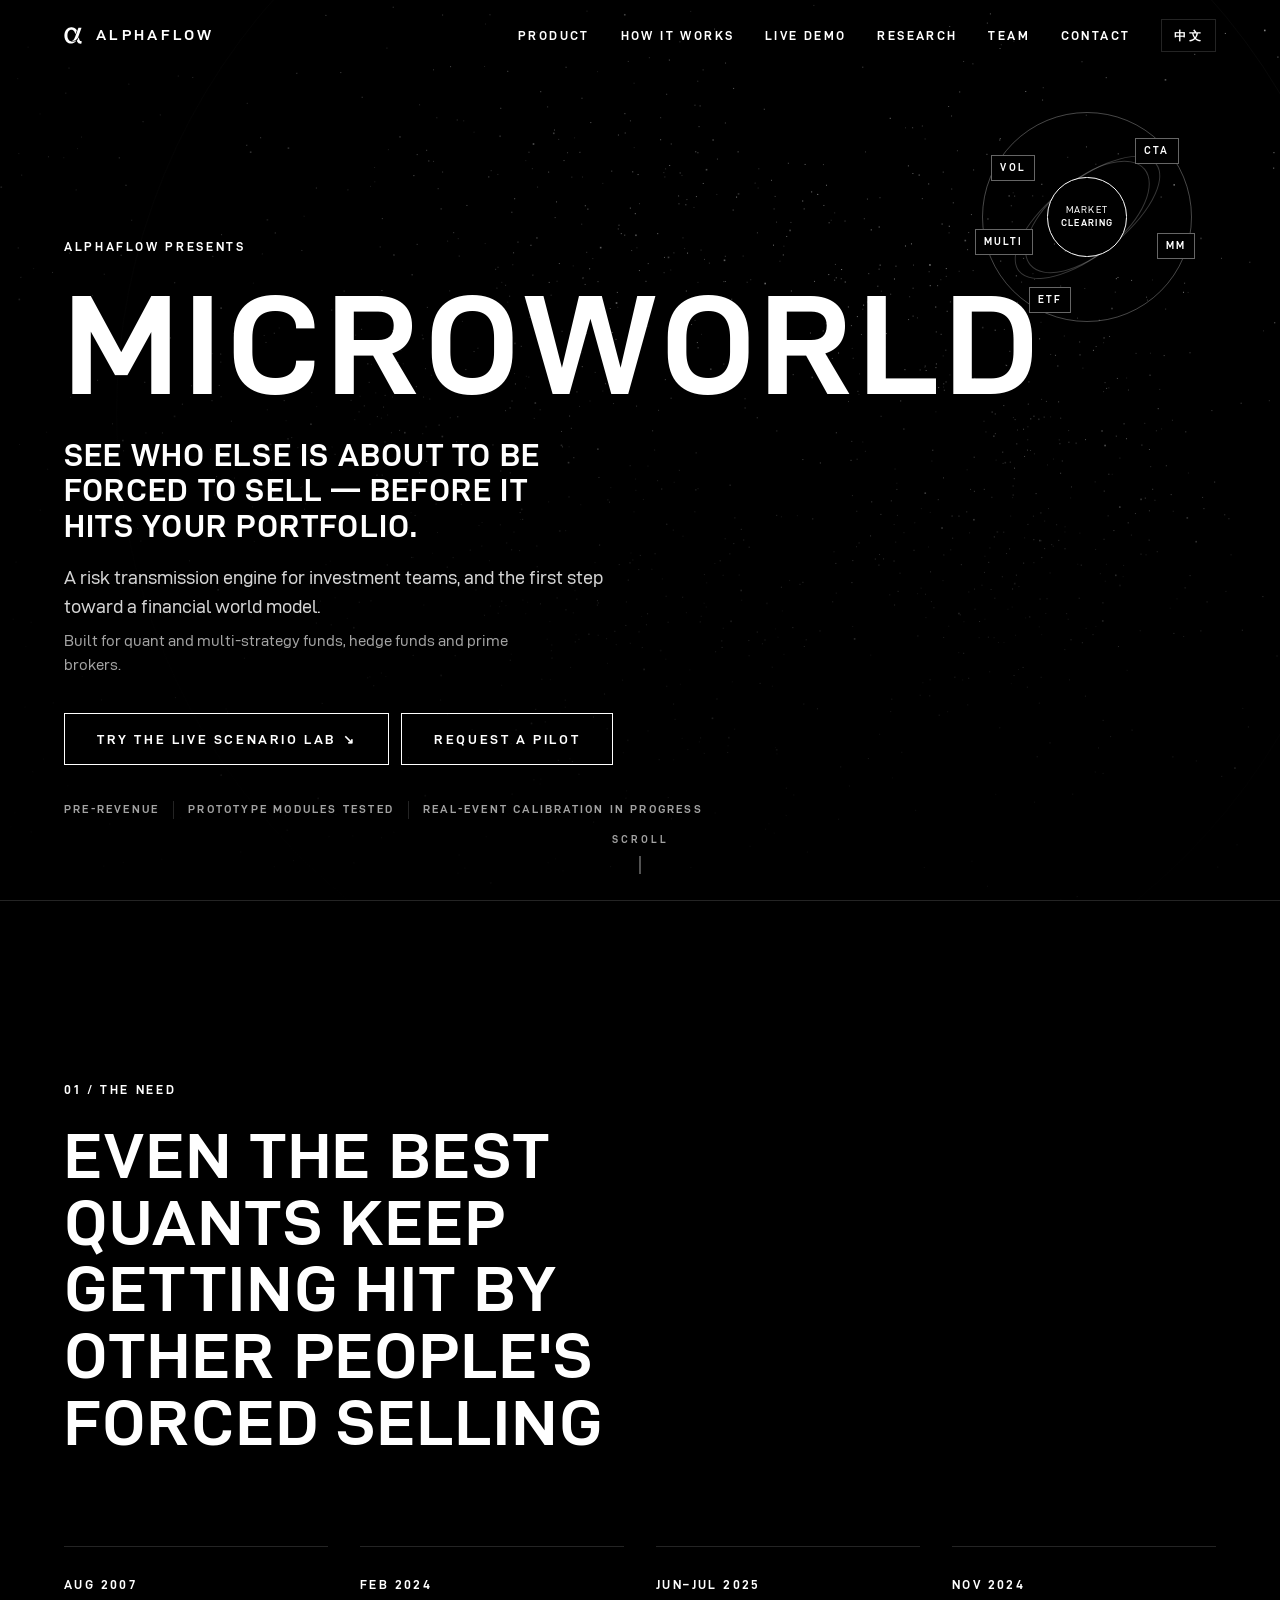
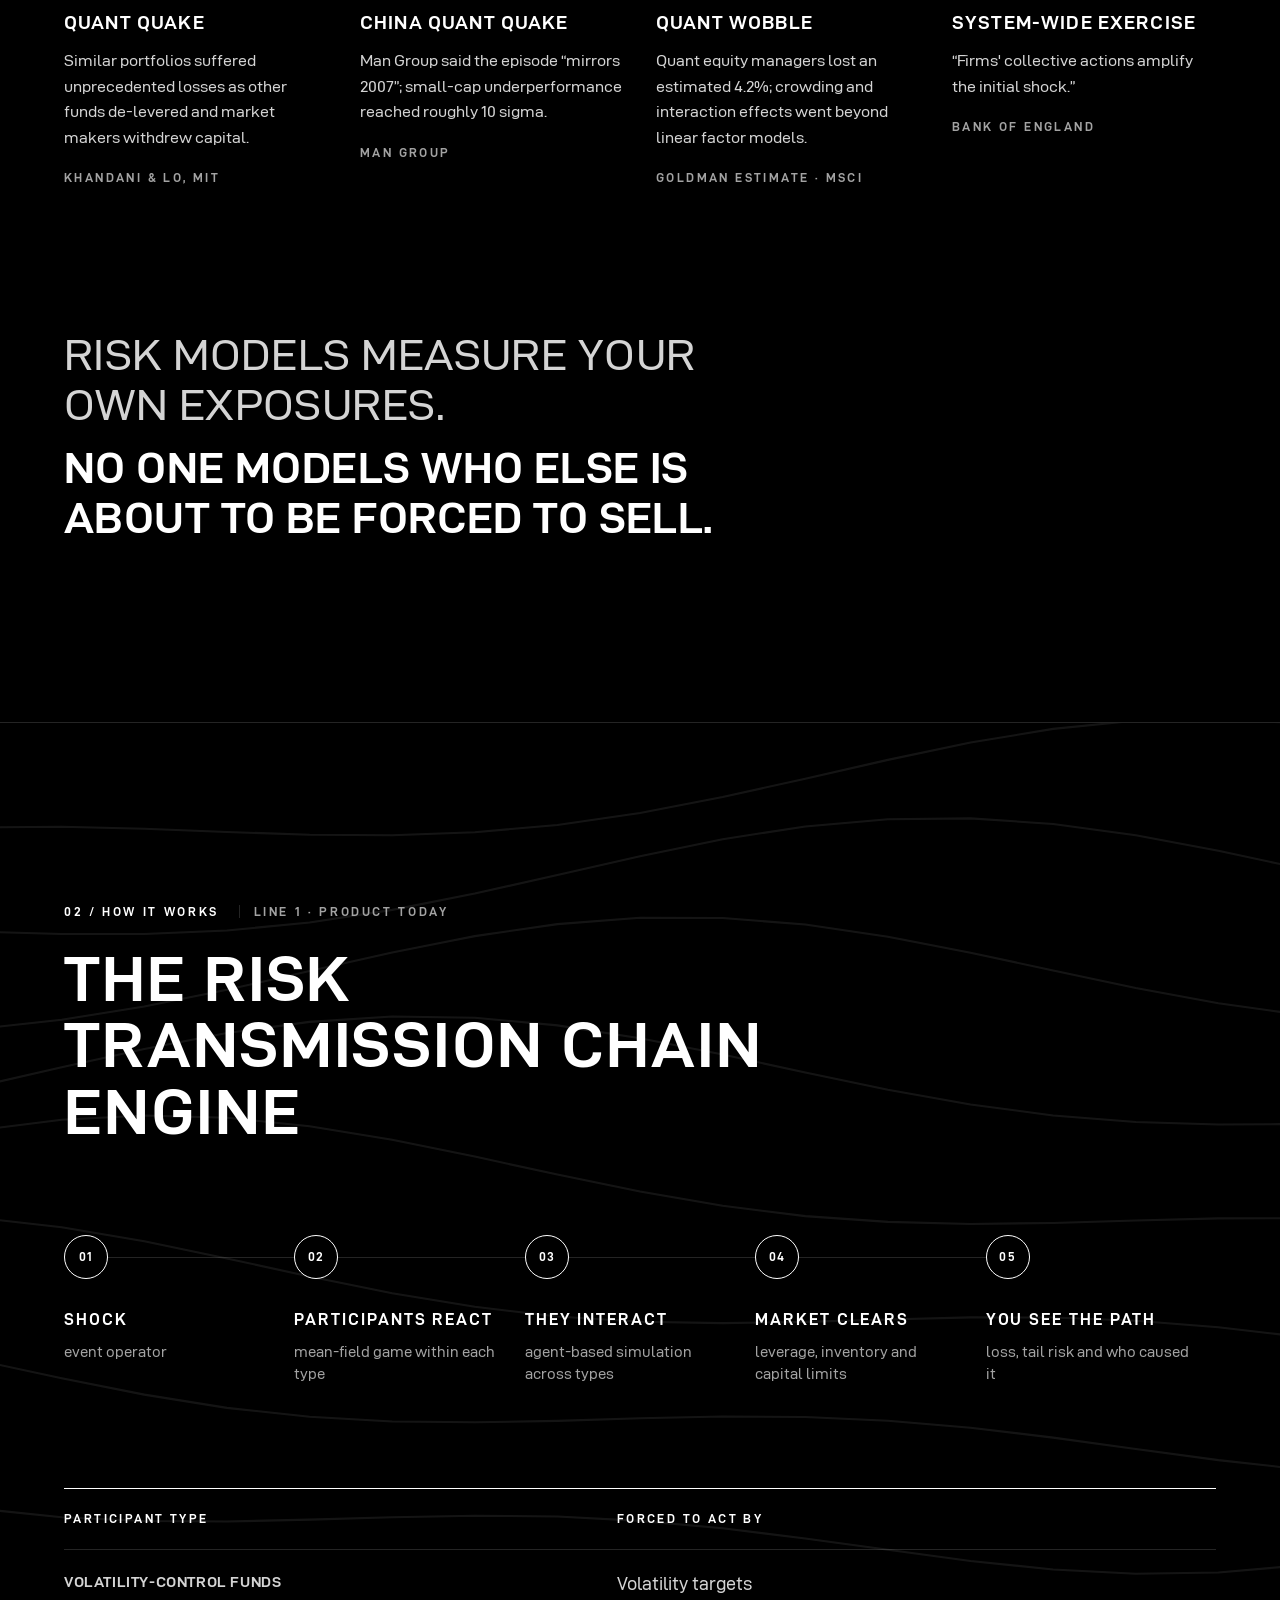
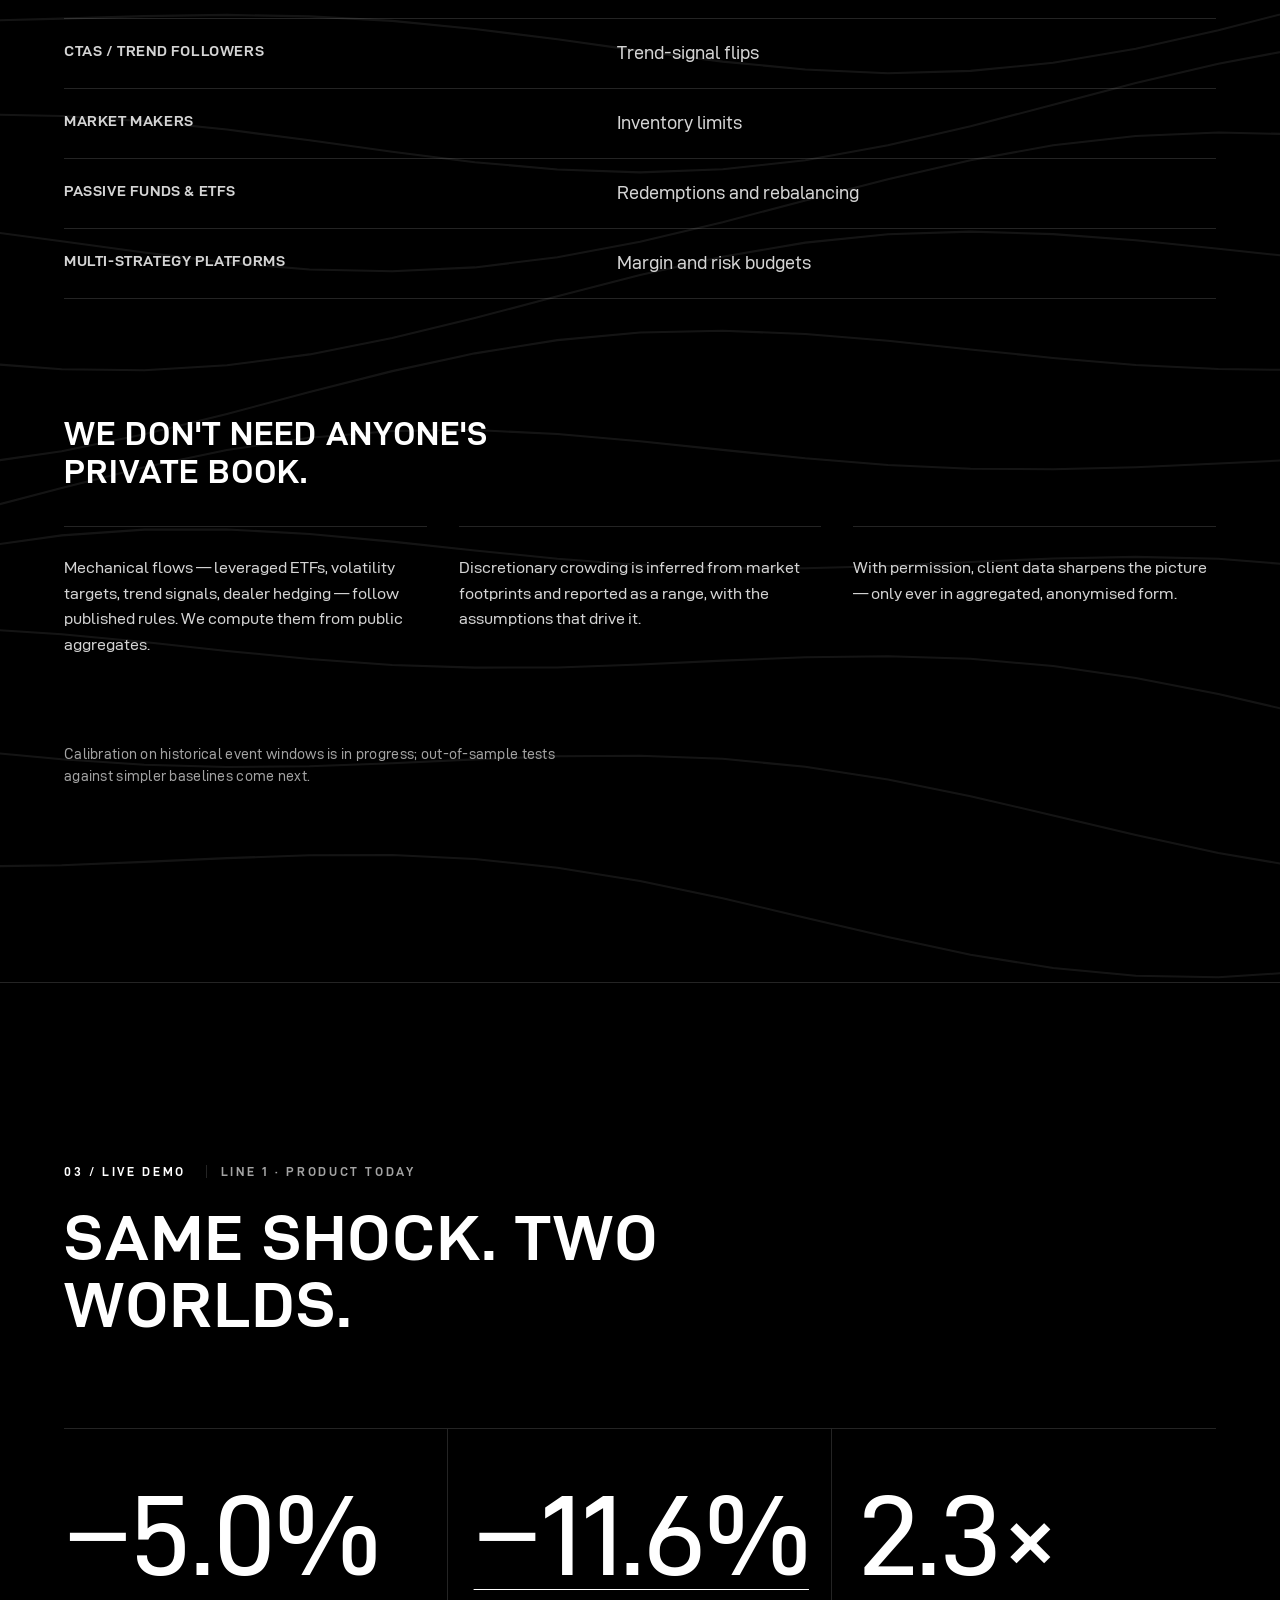
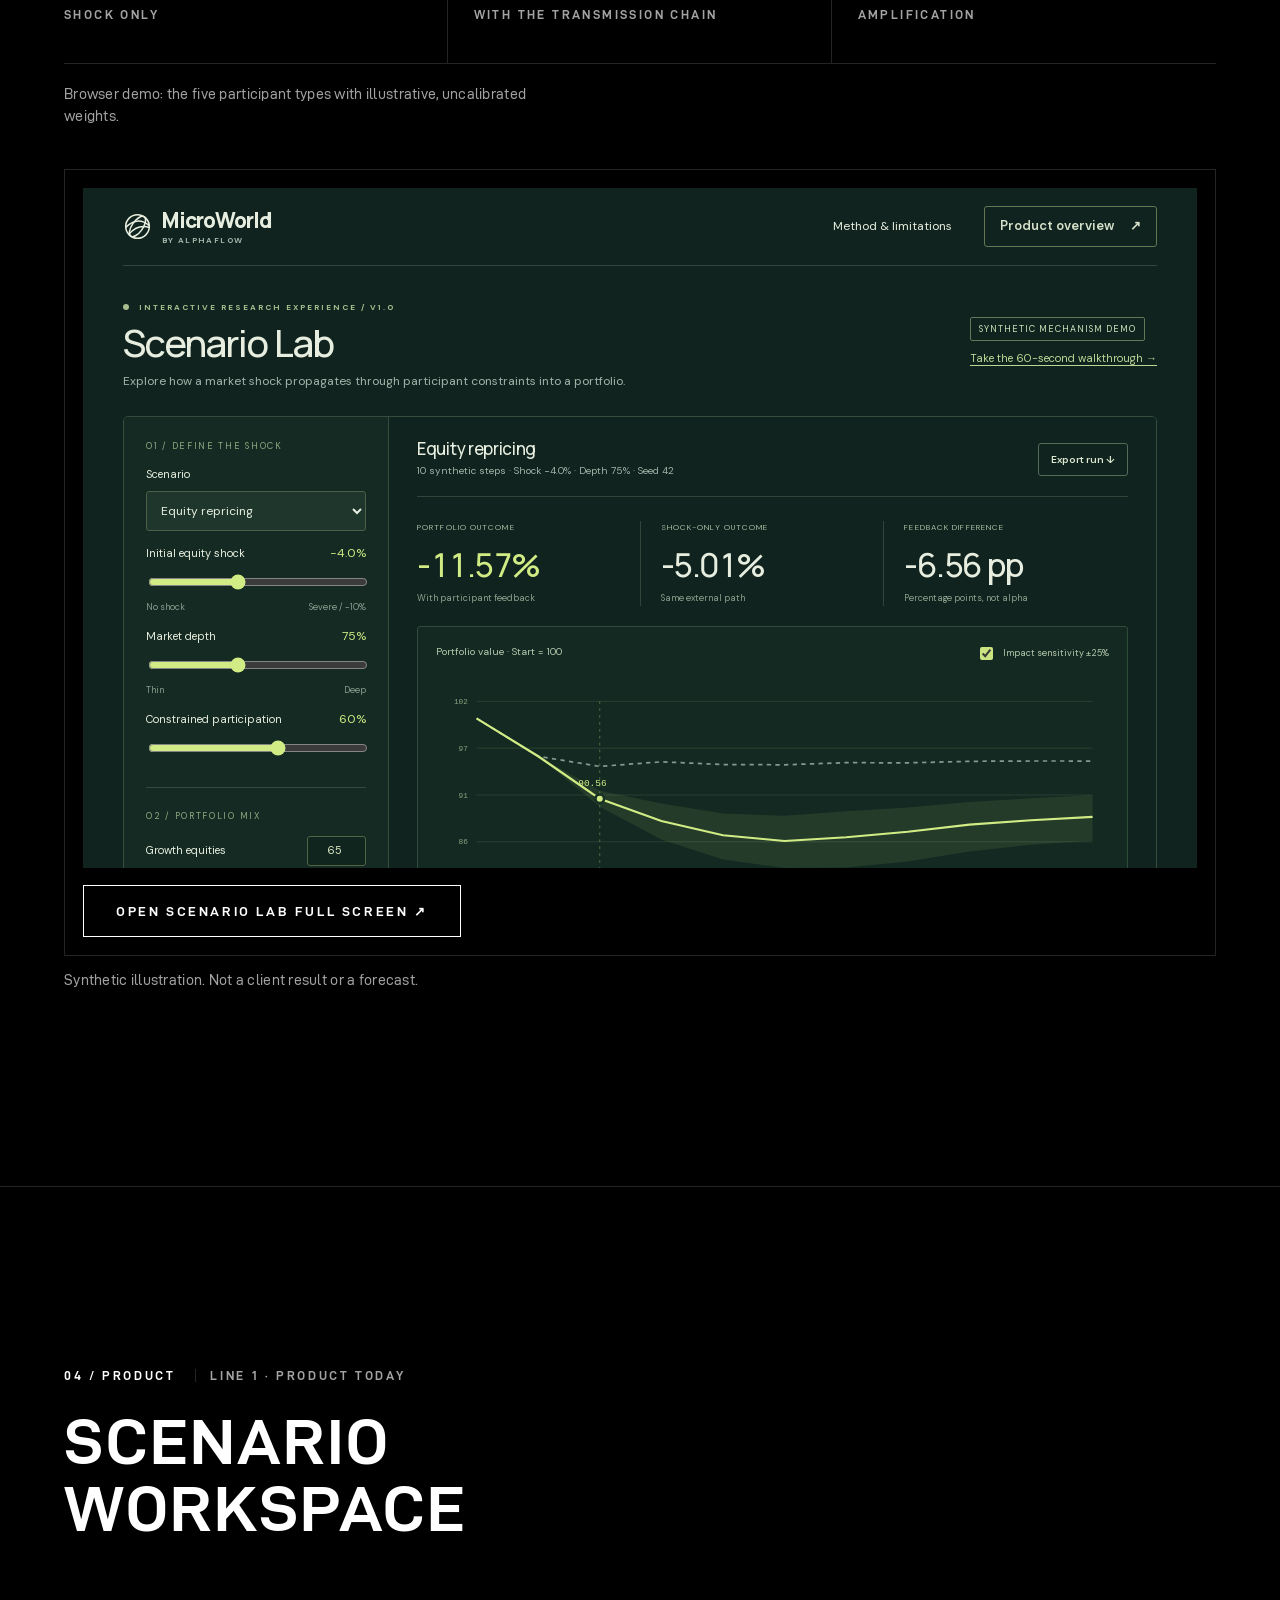
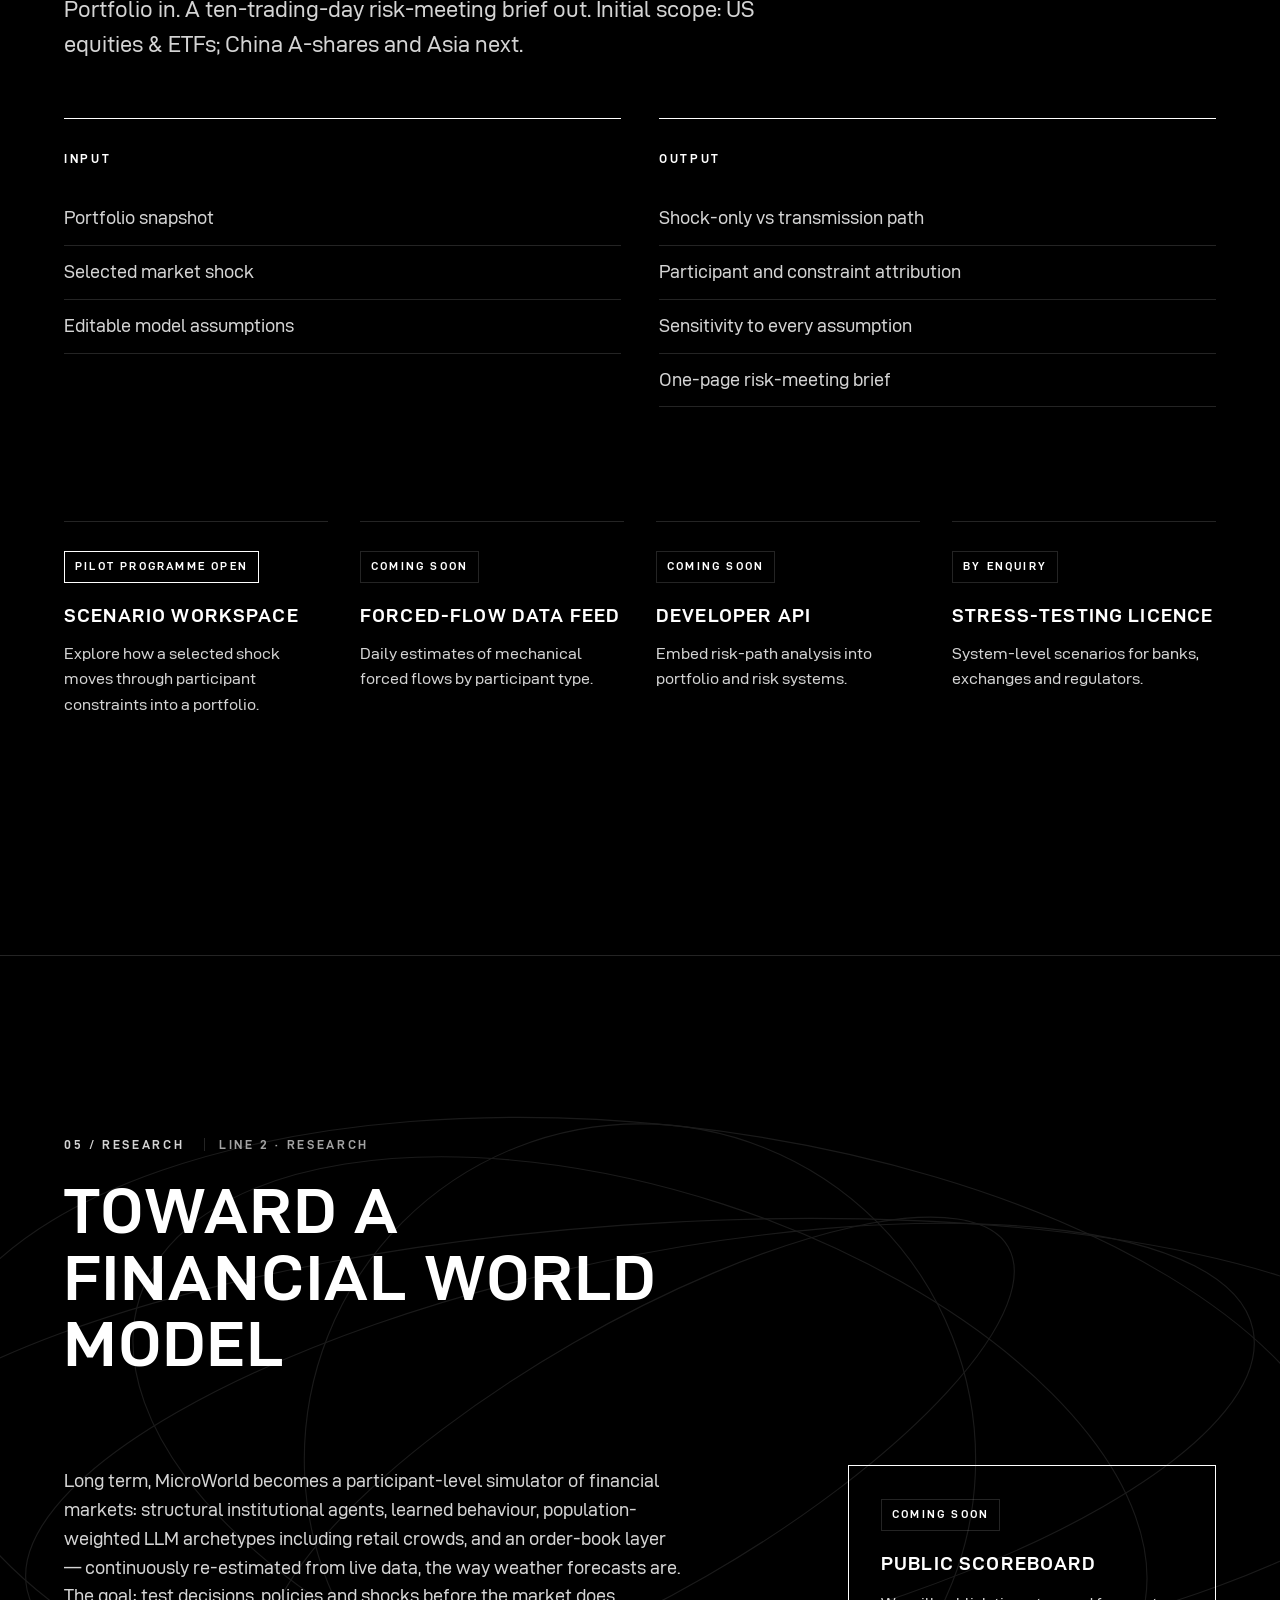
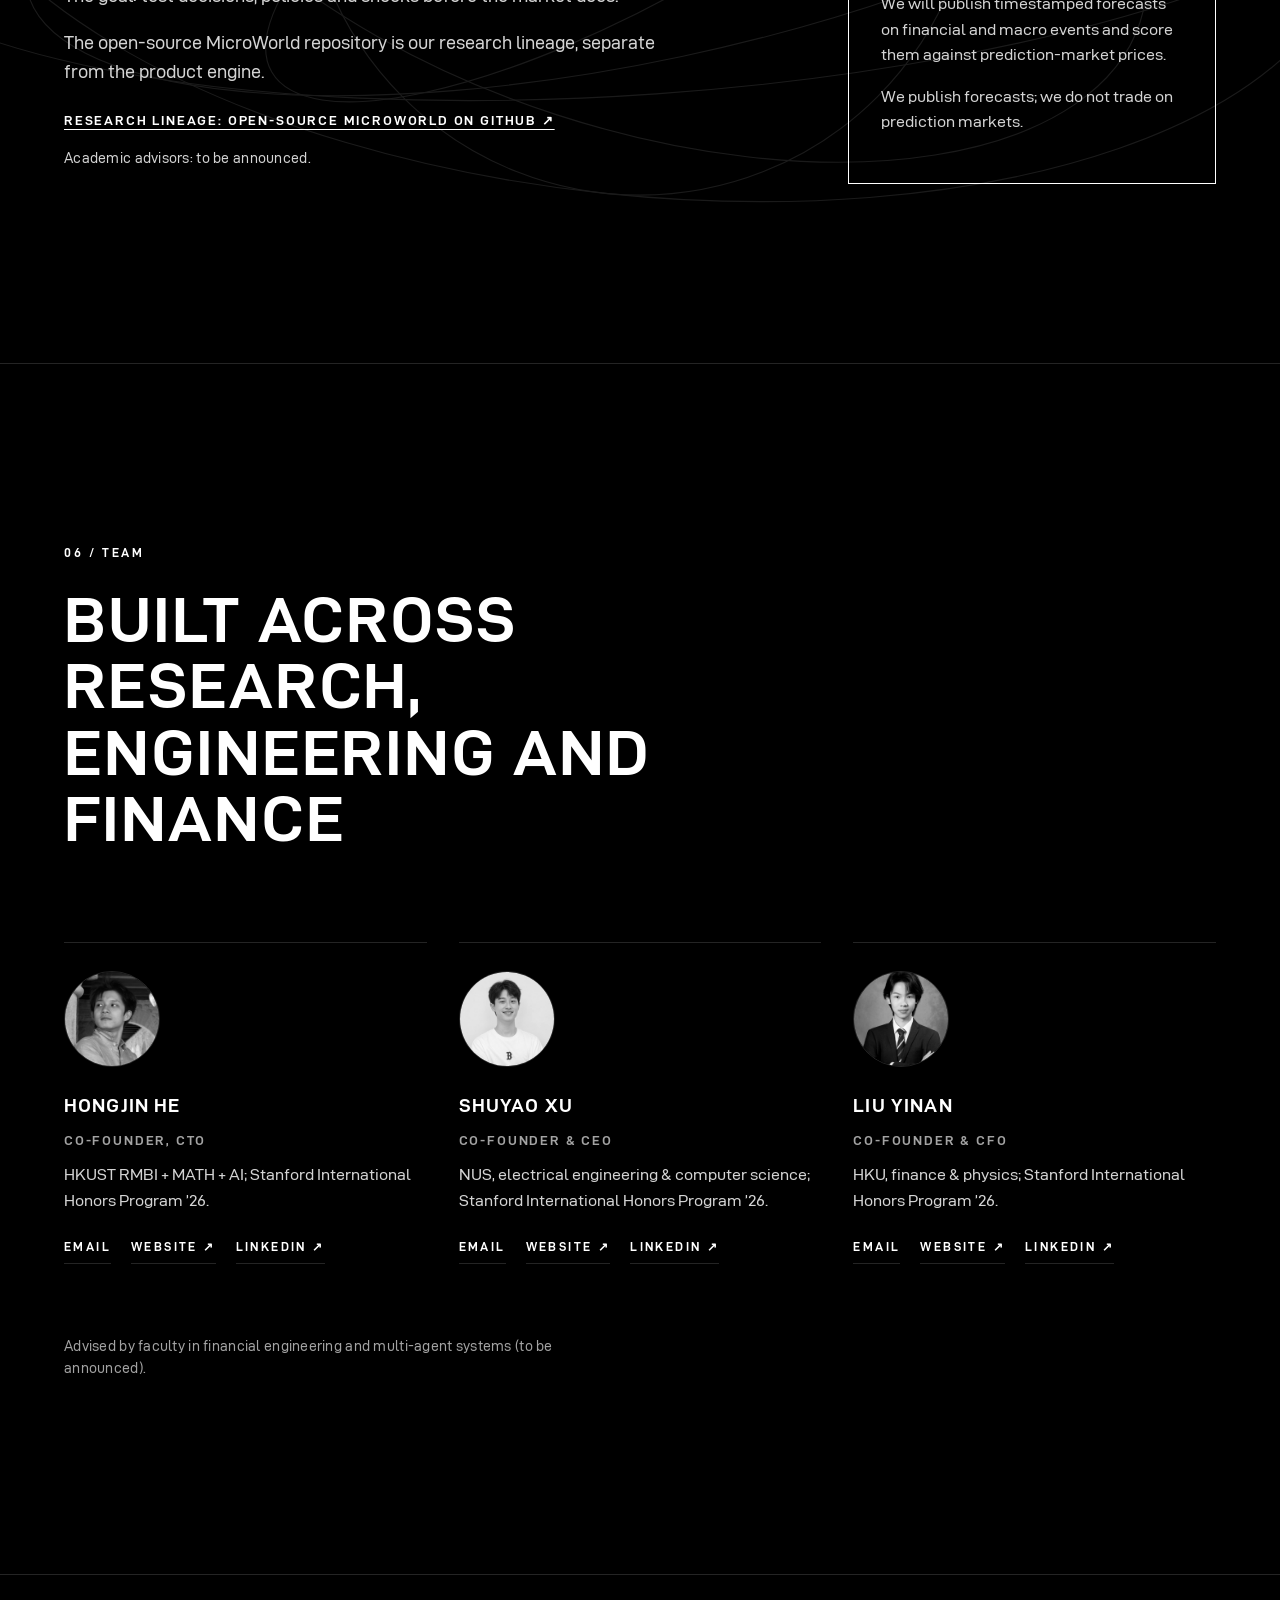
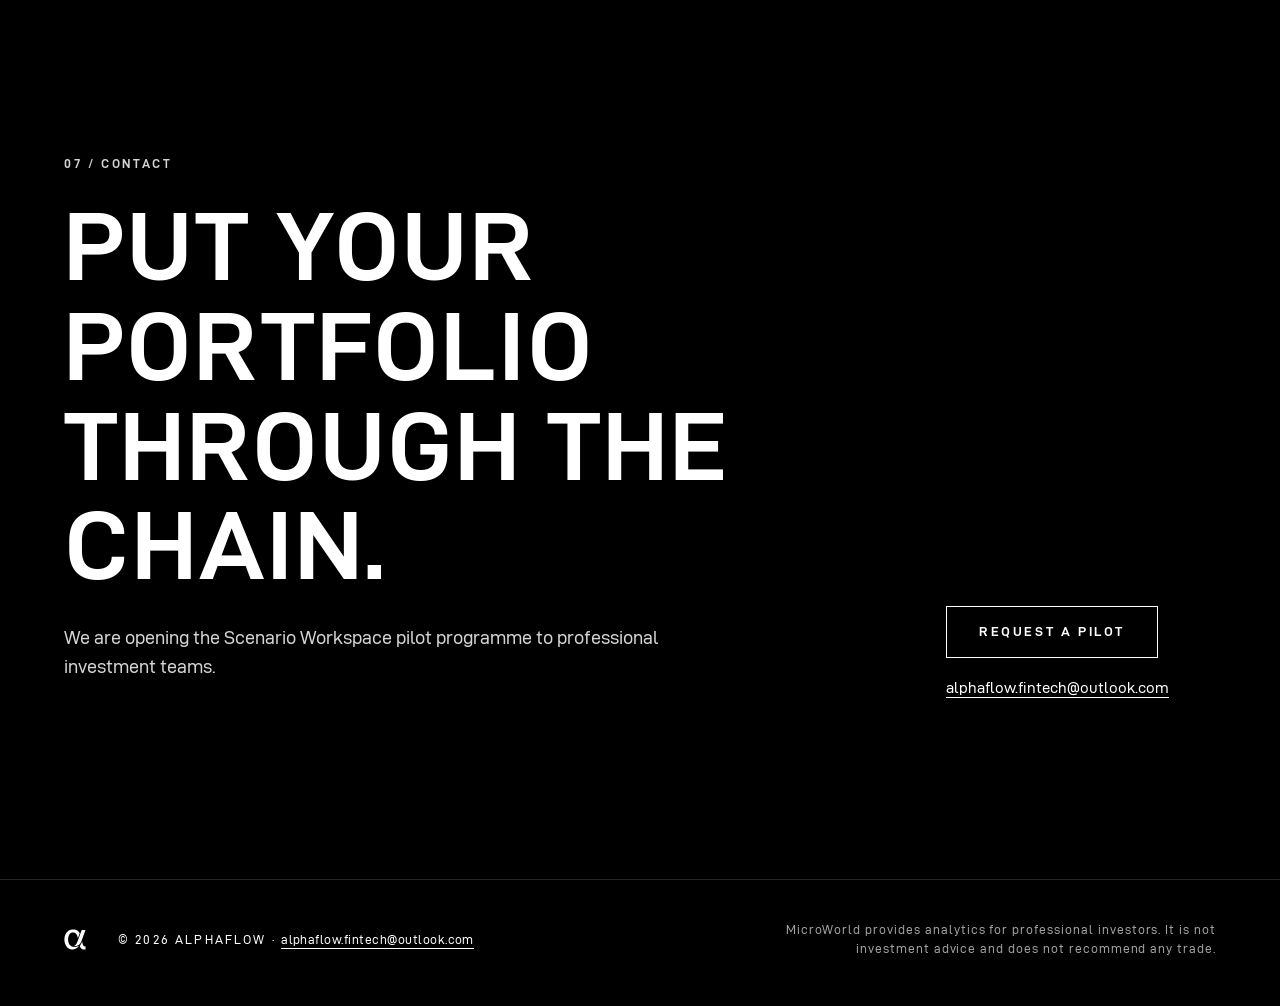
==== commit a7e27508: "team: restore photos, roles and contact links approved on 10/8; point metadata to microworldmarkets." ====
--- a/index.html
+++ b/index.html
@@ -1,4 +1,4 @@
-<!doctype html><html lang="en"><head><meta charset="utf-8"><meta name="viewport" content="width=device-width,initial-scale=1"><title>MicroWorld — Risk transmission for investment teams</title><meta name="description" content="See how a market shock spreads through other investors' forced selling into your portfolio. A first step toward a financial world model."><!-- TODO(domain): switch back to https://microworldmarkets.com/ once HTTPS works --><link rel="canonical" href="https://hongjin-he.github.io/microworldmarkets-live/"><meta property="og:type" content="website"><meta property="og:url" content="https://hongjin-he.github.io/microworldmarkets-live/"><meta property="og:title" content="MicroWorld — Risk transmission for investment teams"><meta property="og:description" content="See how a market shock spreads through other investors' forced selling into your portfolio. A first step toward a financial world model."><meta property="og:image" content="https://hongjin-he.github.io/microworldmarkets-live/assets/og-image.png"><meta property="og:image:width" content="1200"><meta property="og:image:height" content="630"><meta property="og:image:alt" content="MicroWorld by AlphaFlow — See who else is about to be forced to sell, before it hits your portfolio."><meta name="twitter:card" content="summary_large_image"><meta name="twitter:title" content="MicroWorld — Risk transmission for investment teams"><meta name="twitter:image" content="https://hongjin-he.github.io/microworldmarkets-live/assets/og-image.png"><meta name="twitter:description" content="See how a market shock spreads through other investors' forced selling into your portfolio. A first step toward a financial world model."><link rel="alternate" hreflang="en" href="https://hongjin-he.github.io/microworldmarkets-live/"><link rel="alternate" hreflang="zh-Hans" href="https://hongjin-he.github.io/microworldmarkets-live/zh.html"><link rel="alternate" hreflang="x-default" href="https://hongjin-he.github.io/microworldmarkets-live/"><link rel="icon" href="assets/favicon-alpha.svg" type="image/svg+xml"><link rel="apple-touch-icon" href="assets/apple-touch-icon.png"><link rel="preload" href="fonts/d-din-700.woff2" as="font" type="font/woff2" crossorigin><link rel="preload" href="fonts/d-din-400.woff2" as="font" type="font/woff2" crossorigin><link rel="stylesheet" href="site.css"><script src="assets/site.js" defer></script><script src="assets/hero-field.js" defer></script></head><body>
+<!doctype html><html lang="en"><head><meta charset="utf-8"><meta name="viewport" content="width=device-width,initial-scale=1"><title>MicroWorld — Risk transmission for investment teams</title><meta name="description" content="See how a market shock spreads through other investors' forced selling into your portfolio. A first step toward a financial world model."><link rel="canonical" href="https://microworldmarkets.com/"><meta property="og:type" content="website"><meta property="og:url" content="https://microworldmarkets.com/"><meta property="og:title" content="MicroWorld — Risk transmission for investment teams"><meta property="og:description" content="See how a market shock spreads through other investors' forced selling into your portfolio. A first step toward a financial world model."><meta property="og:image" content="https://microworldmarkets.com/assets/og-image.png"><meta property="og:image:width" content="1200"><meta property="og:image:height" content="630"><meta property="og:image:alt" content="MicroWorld by AlphaFlow — See who else is about to be forced to sell, before it hits your portfolio."><meta name="twitter:card" content="summary_large_image"><meta name="twitter:title" content="MicroWorld — Risk transmission for investment teams"><meta name="twitter:image" content="https://microworldmarkets.com/assets/og-image.png"><meta name="twitter:description" content="See how a market shock spreads through other investors' forced selling into your portfolio. A first step toward a financial world model."><link rel="alternate" hreflang="en" href="https://microworldmarkets.com/"><link rel="alternate" hreflang="zh-Hans" href="https://microworldmarkets.com/zh.html"><link rel="alternate" hreflang="x-default" href="https://microworldmarkets.com/"><link rel="icon" href="assets/favicon-alpha.svg" type="image/svg+xml"><link rel="apple-touch-icon" href="assets/apple-touch-icon.png"><link rel="preload" href="fonts/d-din-700.woff2" as="font" type="font/woff2" crossorigin><link rel="preload" href="fonts/d-din-400.woff2" as="font" type="font/woff2" crossorigin><link rel="stylesheet" href="site.css"><script src="assets/site.js" defer></script><script src="assets/hero-field.js" defer></script></head><body>
 <a class="skip" href="#main">Skip to content</a><header class="site-header"><div class="bar"><a class="lockup" href="#top"><span class="mark" aria-hidden="true"></span><span class="sr">MicroWorld by</span> <span>AlphaFlow</span></a><button class="menu" type="button" aria-expanded="false" aria-controls="links" aria-label="Menu: site navigation" data-close="Close" data-close-aria="Close menu">Menu</button><nav id="links" class="site-nav"><a href="#product">Product</a><a href="#how">How it works</a><a href="#demo">Live demo</a><a href="#research">Research</a><a href="#team">Team</a><a href="#contact">Contact</a><a class="lang" href="zh.html" lang="zh-Hans" hreflang="zh-Hans">中文</a></nav></div></header>
 <main id="main"><section class="hero" id="top"><canvas class="field" aria-hidden="true"></canvas><div class="shell hero-grid"><div><p class="eyebrow">AlphaFlow presents</p><h1>MicroWorld</h1><p class="headline">See who else is about to be forced to sell — before it hits your portfolio.</p><p class="sub">A risk transmission engine for investment teams, and the first step toward a financial world model.</p><p class="for">Built for quant and multi-strategy funds, hedge funds and prime brokers.</p><div class="actions"><a class="btn primary" href="#demo">Try the live Scenario Lab ↘</a><a class="btn" href="#contact">Request a pilot</a></div><p class="status">Pre-revenue <span>Prototype modules tested</span> <span>Real-event calibration in progress</span></p></div><div class="world" aria-label="Connected participant types around a clearing market" role="img"><div class="core">Market<br><b>clearing</b></div><span>VOL</span><span>CTA</span><span>MM</span><span>ETF</span><span>MULTI</span></div></div></section>
 <section class="section problem"><div class="shell"><p class="eyebrow">01 / The need</p><h2>Even the best quants keep getting hit by other people's forced selling</h2><div class="cards four"><article><time>Aug 2007</time><h3>Quant Quake</h3><p>Similar portfolios suffered unprecedented losses as other funds de-levered and market makers withdrew capital.</p><small>Khandani &amp; Lo, MIT</small></article><article><time>Feb 2024</time><h3>China quant quake</h3><p>Man Group said the episode “mirrors 2007”; small-cap underperformance reached roughly 10 sigma.</p><small>Man Group</small></article><article><time>Jun–Jul 2025</time><h3>Quant wobble</h3><p>Quant equity managers lost an estimated 4.2%; crowding and interaction effects went beyond linear factor models.</p><small>Goldman estimate · MSCI</small></article><article><time>Nov 2024</time><h3>System-wide exercise</h3><p>“Firms' collective actions amplify the initial shock.”</p><small>Bank of England</small></article></div><p class="callout">Risk models measure your own exposures. <b>No one models who else is about to be forced to sell.</b></p></div></section>
@@ -6,6 +6,6 @@
 <section class="section demo" id="demo"><div class="shell"><p class="eyebrow">03 / Live demo <span class="line">Line 1 · Product today</span></p><h2>Same shock. Two worlds.</h2><div class="stats"><div><b>−5.0%</b><span>shock only</span></div><div class="risk"><b>−11.6%</b><span>with the transmission chain</span></div><div class="gain"><b>2.3×</b><span>amplification</span></div></div><p class="note">Browser demo: the five participant types with illustrative, uncalibrated weights.</p><div class="embed"><iframe src="lab.html" title="Interactive MicroWorld Scenario Lab"></iframe><a class="preview" href="lab.html"><img src="assets/lab-preview.png" width="1600" height="960" alt="Scenario Lab at default settings: portfolio −11.57% with participant feedback versus −5.01% shock only"></a><a href="lab.html">Open Scenario Lab full screen ↗</a></div><p class="note">Synthetic illustration. Not a client result or a forecast.</p></div></section>
 <section class="section" id="product"><div class="shell"><p class="eyebrow">04 / Product <span class="line">Line 1 · Product today</span></p><h2>Scenario Workspace</h2><p class="lead">Portfolio in. A ten-trading-day risk-meeting brief out. Initial scope: US equities &amp; ETFs; China A-shares and Asia next.</p><div class="io"><article><em>Input</em><ul><li>Portfolio snapshot</li><li>Selected market shock</li><li>Editable model assumptions</li></ul></article><article><em>Output</em><ul><li>Shock-only vs transmission path</li><li>Participant and constraint attribution</li><li>Sensitivity to every assumption</li><li>One-page risk-meeting brief</li></ul></article></div><div class="cards four products"><article><small class="badge live">Pilot programme open</small><h3>Scenario Workspace</h3><p>Explore how a selected shock moves through participant constraints into a portfolio.</p></article><article><small class="badge">Coming soon</small><h3>Forced-Flow Data Feed</h3><p>Daily estimates of mechanical forced flows by participant type.</p></article><article><small class="badge">Coming soon</small><h3>Developer API</h3><p>Embed risk-path analysis into portfolio and risk systems.</p></article><article><small class="badge">By enquiry</small><h3>Stress-testing licence</h3><p>System-level scenarios for banks, exchanges and regulators.</p></article></div></div></section>
 <section class="section research" id="research"><div class="shell research-grid"><div><p class="eyebrow">05 / Research <span class="line">Line 2 · Research</span></p><h2>Toward a financial world model</h2><p>Long term, MicroWorld becomes a participant-level simulator of financial markets: structural institutional agents, learned behaviour, population-weighted LLM archetypes including retail crowds, and an order-book layer — continuously re-estimated from live data, the way weather forecasts are. The goal: test decisions, policies and shocks before the market does.</p><p>The open-source MicroWorld repository is our research lineage, separate from the product engine.</p><a class="text" href="https://github.com/hongjin-he/MicroWorld" rel="noopener">Research lineage: open-source MicroWorld on GitHub ↗</a><p class="note">Academic advisors: to be announced.</p></div><aside><small class="badge">Coming soon</small><h3>Public scoreboard</h3><p>We will publish timestamped forecasts on financial and macro events and score them against prediction-market prices.</p><p>We publish forecasts; we do not trade on prediction markets.</p></aside></div></section>
-<section class="section" id="team"><div class="shell"><p class="eyebrow">06 / Team</p><h2>Built across research, engineering and finance</h2><div class="cards three team"><article><i>HH</i><h3><a href="https://hongjin-he.github.io/" target="_blank" rel="noopener">HongJin He</a></h3><b>Co-founder, CTO &amp; Chief Research Officer</b><p>HKUST; Stanford exchange.</p><a class="profile" href="https://hongjin-he.github.io/" target="_blank" rel="noopener">Profile<span class="sr"> of HongJin He (opens in a new tab)</span> ↗</a></article><article><i>SX</i><h3><a href="https://github.com/davidxu277" target="_blank" rel="noopener">Shuyao Xu</a></h3><b>Co-founder &amp; CEO</b><p>NUS, electrical engineering &amp; computer science.</p><a class="profile" href="https://github.com/davidxu277" target="_blank" rel="noopener">Profile<span class="sr"> of Shuyao Xu (opens in a new tab)</span> ↗</a></article><article><i>LY</i><h3><a href="https://github.com/Gordonlyn" target="_blank" rel="noopener">Liu YiNan</a></h3><b>Co-founder &amp; CFO</b><p>HKU, finance &amp; physics.</p><a class="profile" href="https://github.com/Gordonlyn" target="_blank" rel="noopener">Profile<span class="sr"> of Liu YiNan (opens in a new tab)</span> ↗</a></article></div><p class="note">Advised by faculty in financial engineering and multi-agent systems (to be announced).</p></div></section>
+<section class="section" id="team"><div class="shell"><p class="eyebrow">06 / Team</p><h2>Built across research, engineering and finance</h2><div class="cards three team"><article><img class="team-photo" src="assets/team/hongjin-he-original.png" alt="HongJin He" width="954" height="884" loading="lazy" decoding="async"><h3><a href="https://hongjin-he.github.io/" target="_blank" rel="noopener noreferrer">HongJin He</a></h3><b>Co-founder, CTO</b><p>HKUST RMBI + MATH + AI; Stanford International Honors Program ’26.</p><div class="team-links" aria-label="HongJin He contact links"><a href="mailto:hhebh@connect.ust.hk">Email</a><a href="https://hongjin-he.github.io/" target="_blank" rel="noopener noreferrer">Website<span class="sr"> (opens in a new tab)</span> ↗</a><a href="https://www.linkedin.com/in/hongjinhe-hkust/" target="_blank" rel="noopener noreferrer">LinkedIn<span class="sr"> (opens in a new tab)</span> ↗</a></div></article><article><img class="team-photo" src="assets/team/shuyao-xu.jpg" alt="Shuyao Xu" width="460" height="460" loading="lazy" decoding="async"><h3><a href="https://davidxu277.github.io/" target="_blank" rel="noopener noreferrer">Shuyao Xu</a></h3><b>Co-founder &amp; CEO</b><p>NUS, electrical engineering &amp; computer science; Stanford International Honors Program ’26.</p><div class="team-links" aria-label="Shuyao Xu contact links"><a href="mailto:xushuyao@u.nus.edu">Email</a><a href="https://davidxu277.github.io/" target="_blank" rel="noopener noreferrer">Website<span class="sr"> (opens in a new tab)</span> ↗</a><a href="https://www.linkedin.com/in/xushuyao-nus/" target="_blank" rel="noopener noreferrer">LinkedIn<span class="sr"> (opens in a new tab)</span> ↗</a></div></article><article><img class="team-photo" src="assets/team/liu-yinan.jpg" alt="Liu YiNan" width="460" height="460" loading="lazy" decoding="async"><h3><a href="https://github.com/Gordonlyn" target="_blank" rel="noopener noreferrer">Liu YiNan</a></h3><b>Co-founder &amp; CFO</b><p>HKU, finance &amp; physics; Stanford International Honors Program ’26.</p><div class="team-links" aria-label="Liu YiNan contact links"><a href="mailto:gordonlyn2006@gmail.com">Email</a><a href="https://github.com/Gordonlyn" target="_blank" rel="noopener noreferrer">Website<span class="sr"> (opens in a new tab)</span> ↗</a><a href="https://www.linkedin.com/in/yinan-gordon-liu/" target="_blank" rel="noopener noreferrer">LinkedIn<span class="sr"> (opens in a new tab)</span> ↗</a></div></article></div><p class="note">Advised by faculty in financial engineering and multi-agent systems (to be announced).</p></div></section>
 <section class="section" id="contact"><div class="shell contact"><div><p class="eyebrow">07 / Contact</p><h2>Put your portfolio through the chain.</h2><p>We are opening the Scenario Workspace pilot programme to professional investment teams.</p></div><div><a class="btn primary" href="mailto:alphaflow.fintech@outlook.com?subject=MicroWorld%20pilot%20request">Request a pilot</a><a href="mailto:alphaflow.fintech@outlook.com">alphaflow.fintech@outlook.com</a></div></div></section></main>
 <footer><div class="shell"><span class="mark" role="img" aria-label="AlphaFlow"></span><span>© 2026 AlphaFlow · <a href="mailto:alphaflow.fintech@outlook.com">alphaflow.fintech@outlook.com</a></span><span>MicroWorld provides analytics for professional investors. It is not investment advice and does not recommend any trade.</span></div></footer></body></html>
--- a/site.css
+++ b/site.css
@@ -263,3 +263,12 @@
 }
 footer .mark+span a{text-transform:none;letter-spacing:.04em}
 :lang(zh-Hans) :is(.btn,.status,.eyebrow,.stats span,.cards time,.cards small,.badge,.io em,.team b,.team .profile,.flow b,th,td:first-child,.text,.embed>a,.lockup+*,.site-nav a,.menu){letter-spacing:.04em}
+
+/* Team photos and contact links (restored 2026-10-10 from the 10/8 approved content) */
+.team .team-photo{display:block;width:96px;height:96px;border-radius:50%;object-fit:cover;filter:grayscale(1) contrast(1.05);border:1px solid var(--line);margin-bottom:28px;transition:filter .3s ease}
+.team article:hover .team-photo,.team article:focus-within .team-photo{filter:none}
+.team-links{display:flex;flex-wrap:wrap;gap:8px 20px;margin-top:16px}
+.team-links a{font-size:12px;font-weight:700;letter-spacing:.2em;text-transform:uppercase;text-decoration:none;padding:6px 0;border-bottom:1px solid var(--line)}
+.team-links a:hover,.team-links a:focus-visible{border-bottom-color:var(--fg)}
+:lang(zh-Hans) .team-links a{letter-spacing:.04em}
+@media (prefers-reduced-motion:reduce){.team .team-photo{transition:none}}
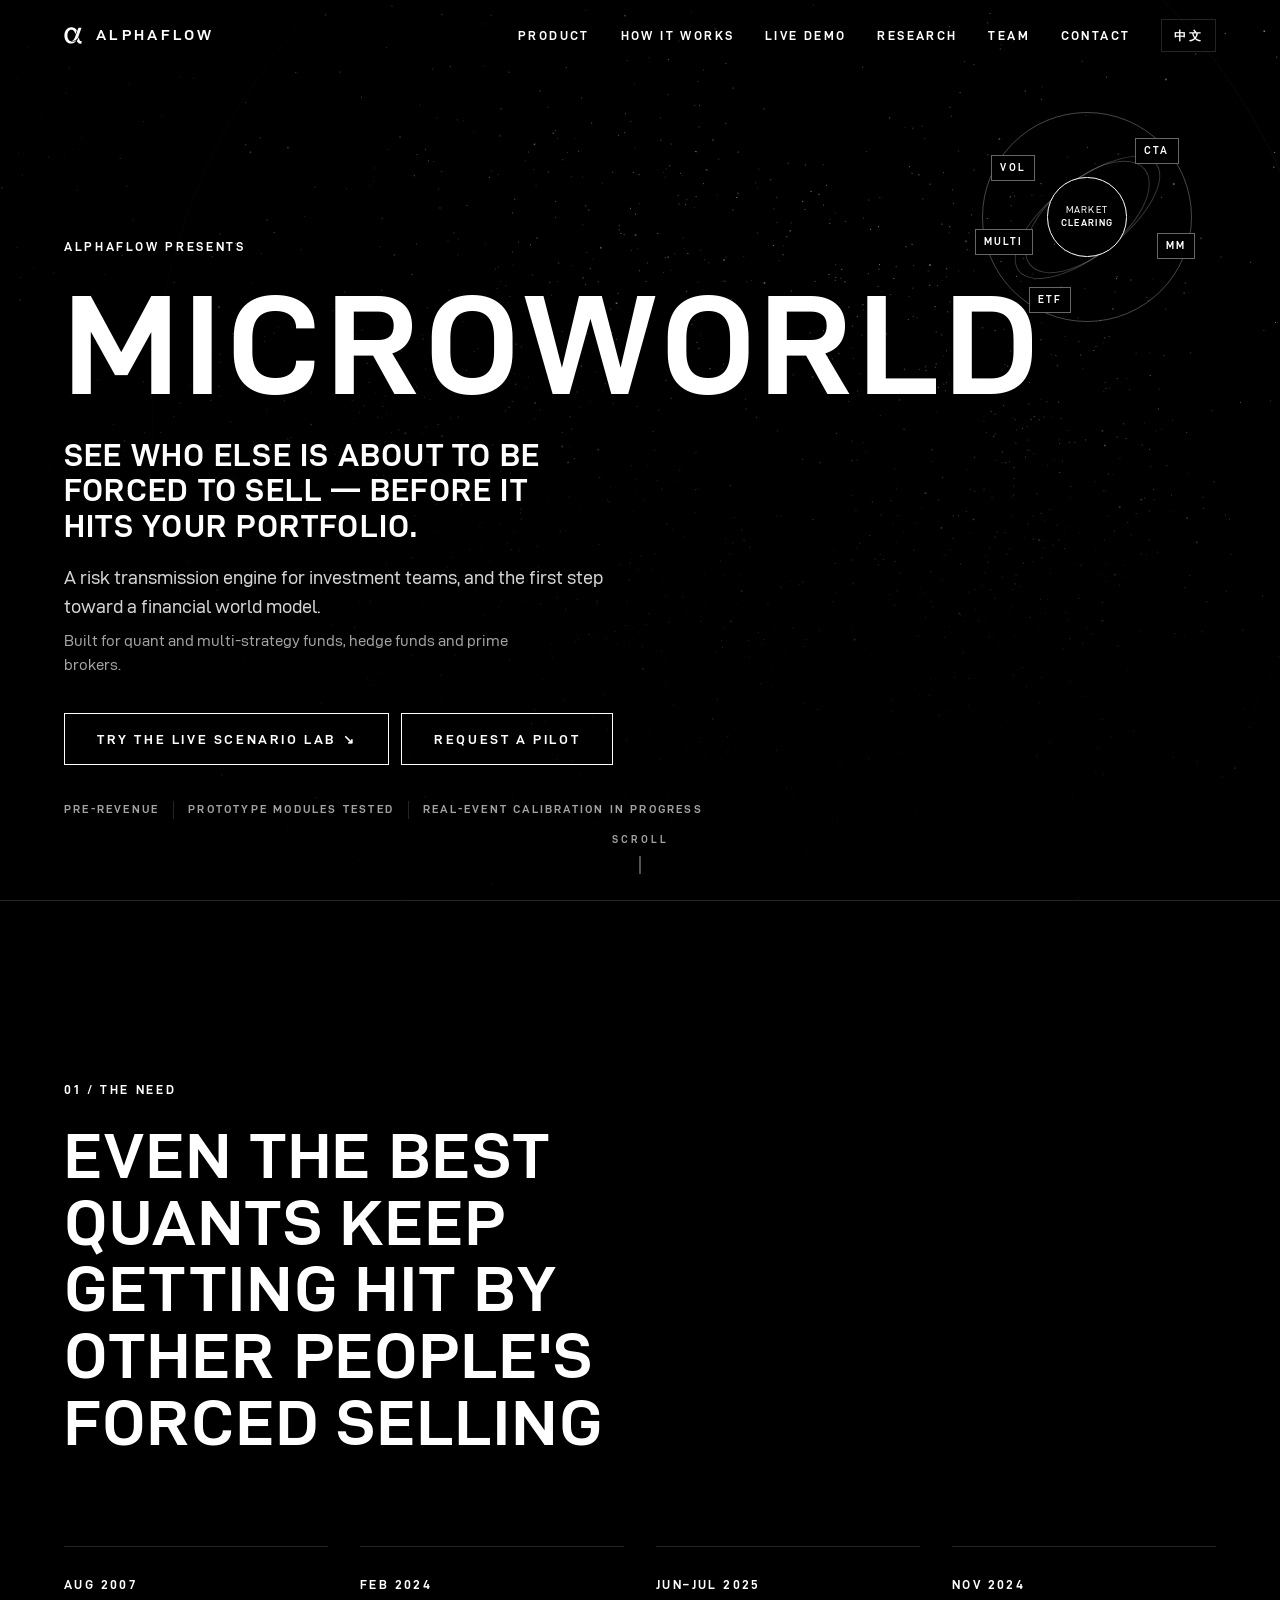
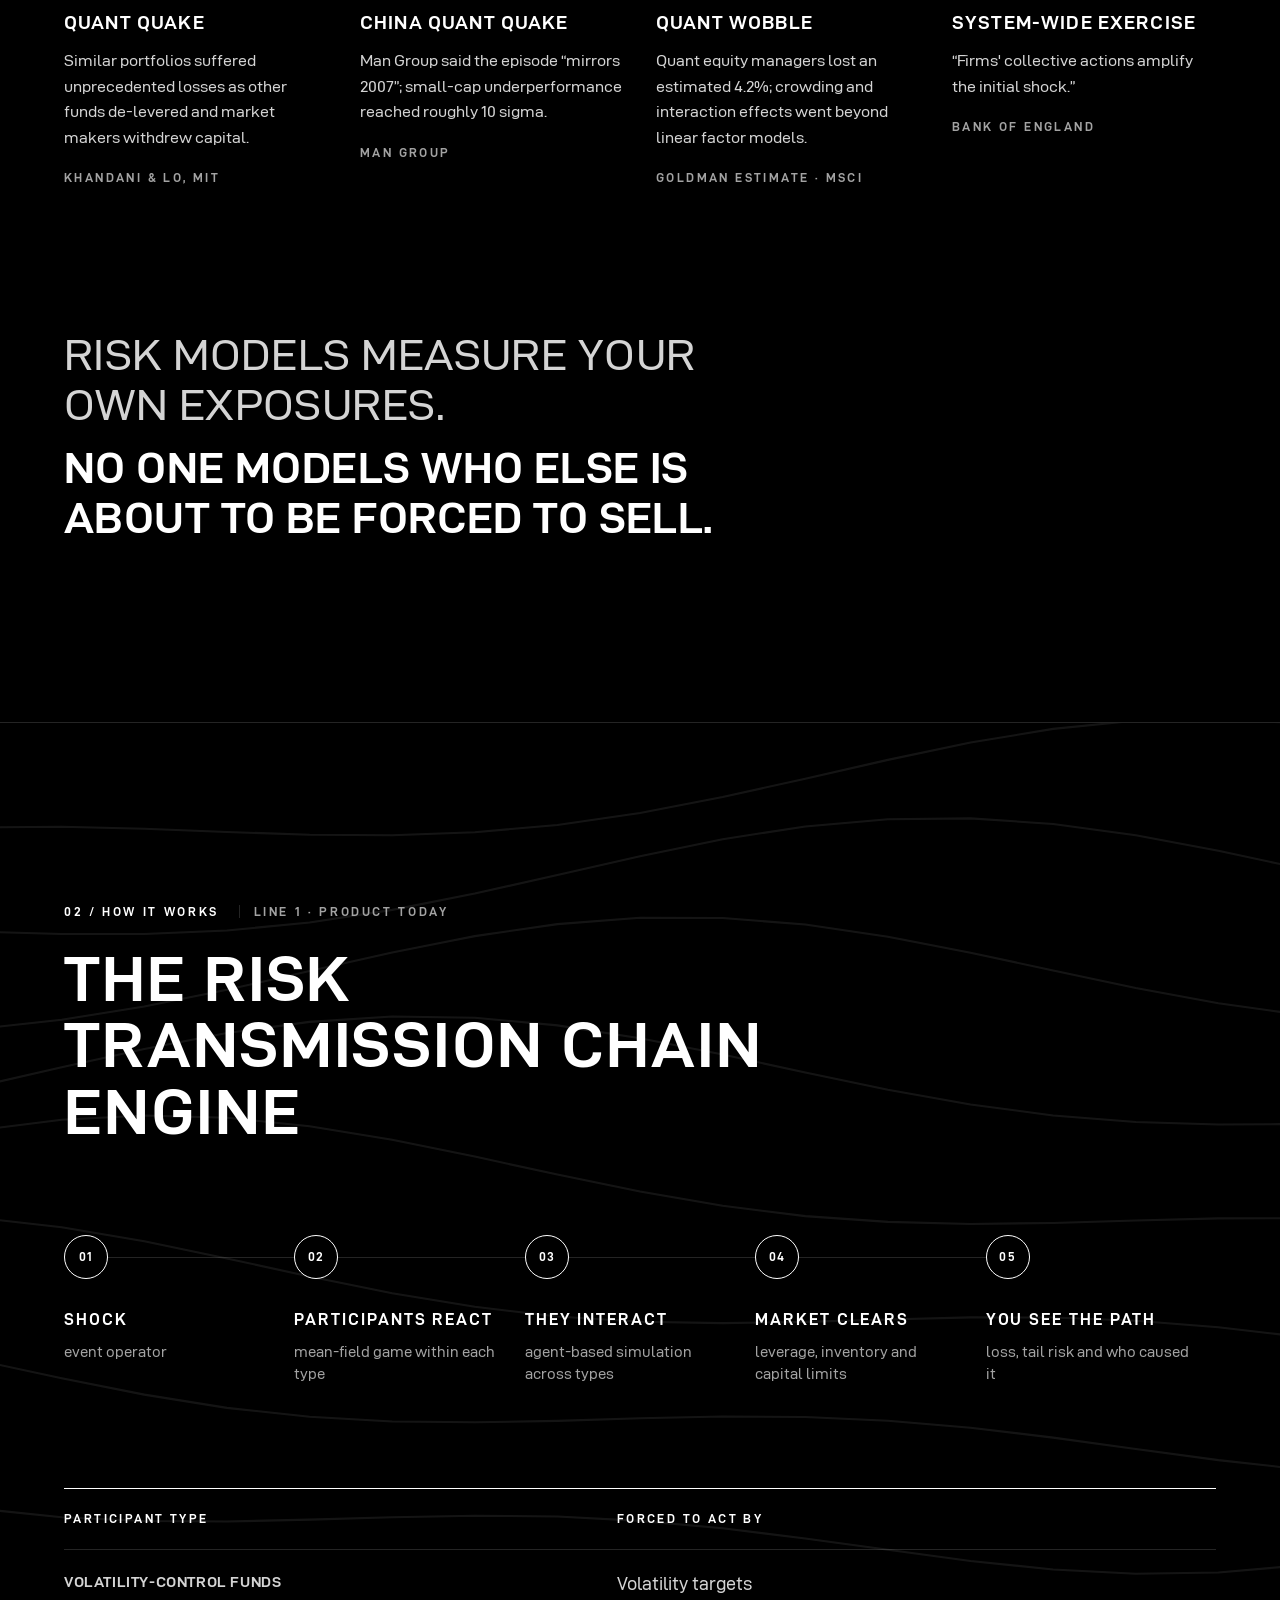
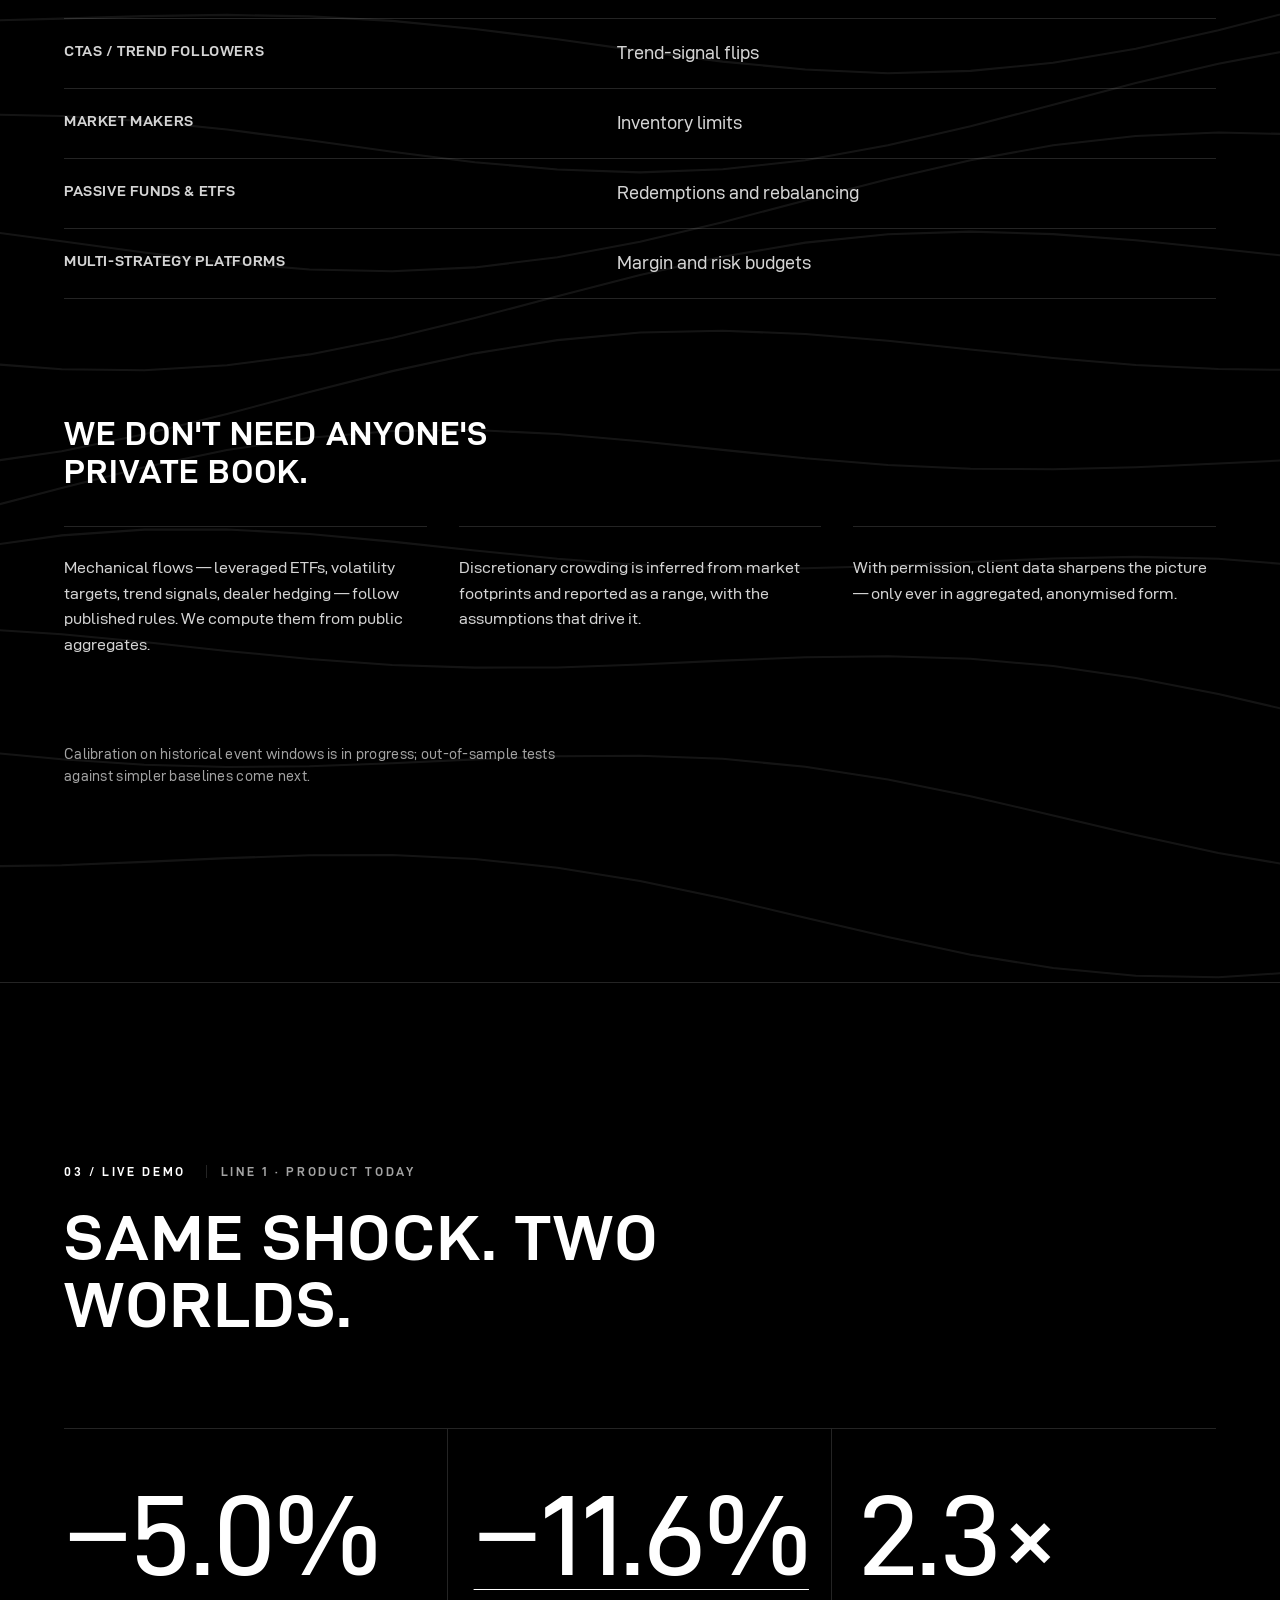
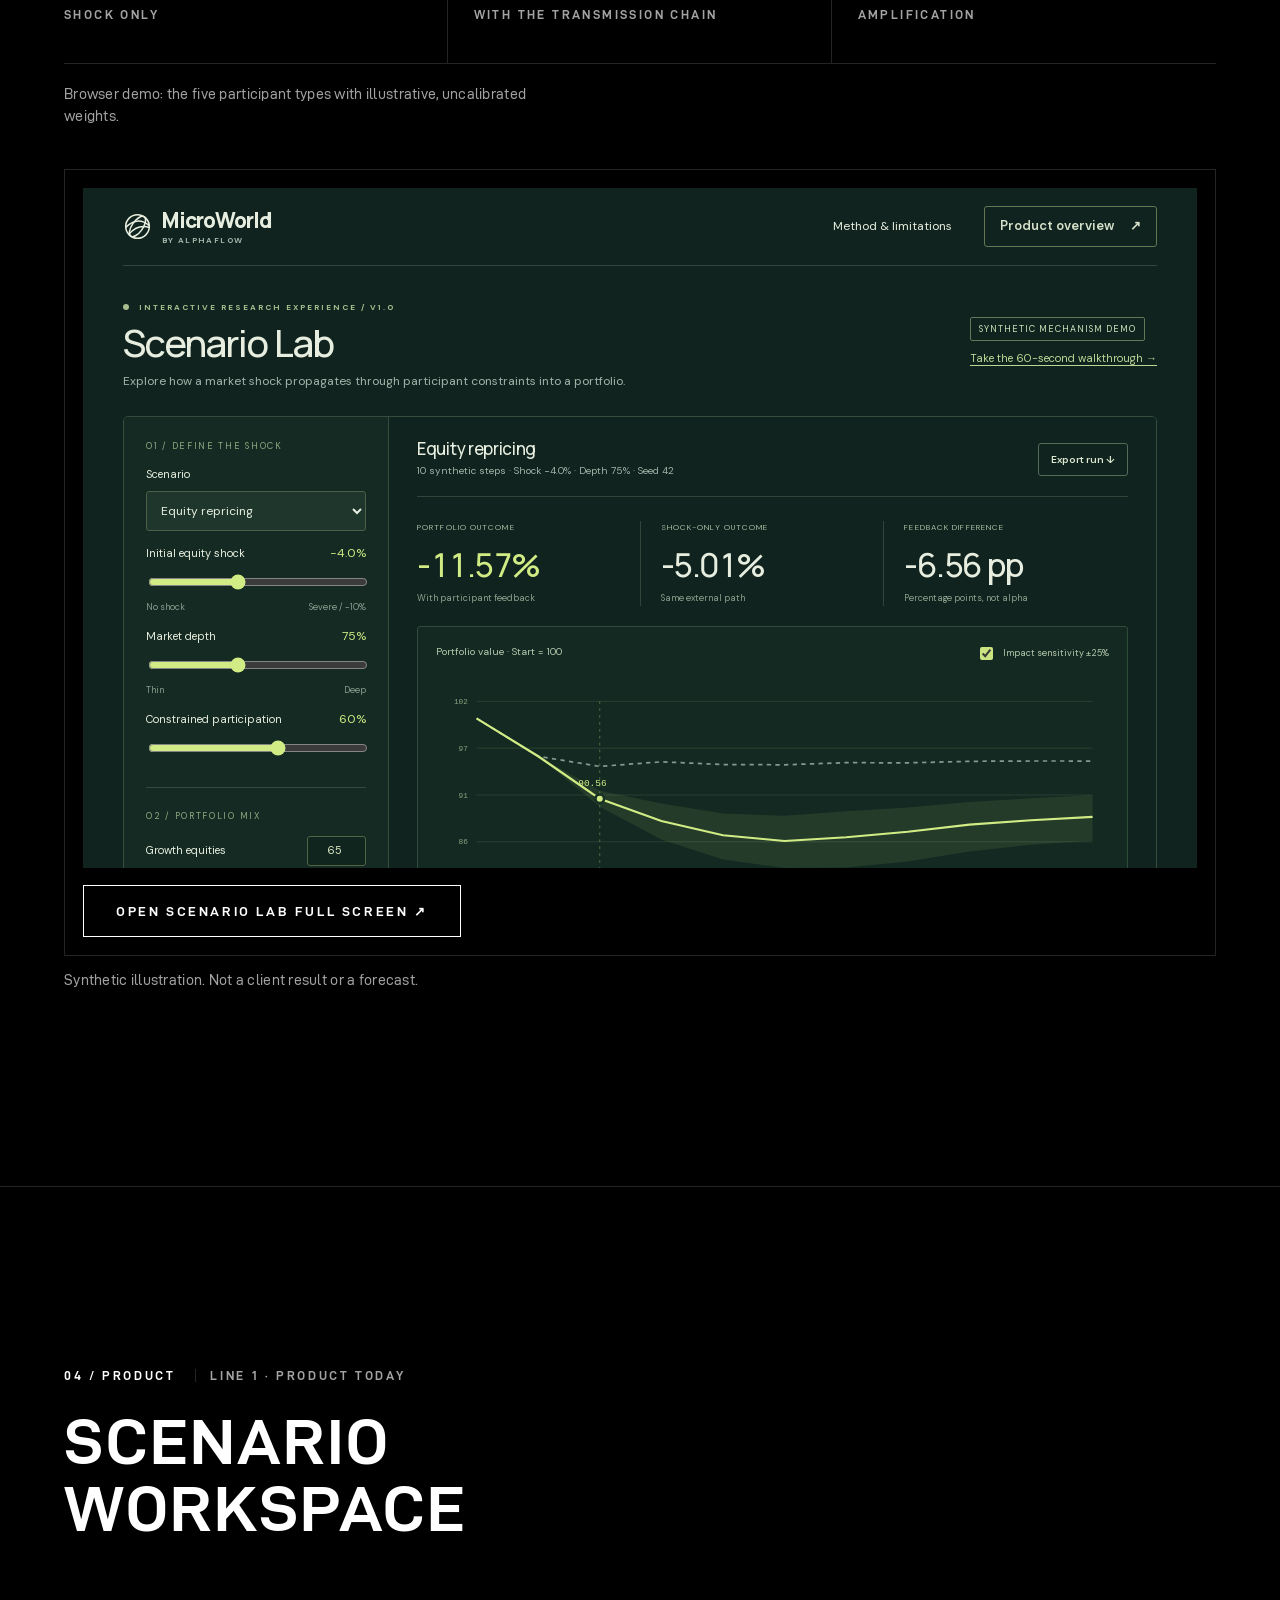
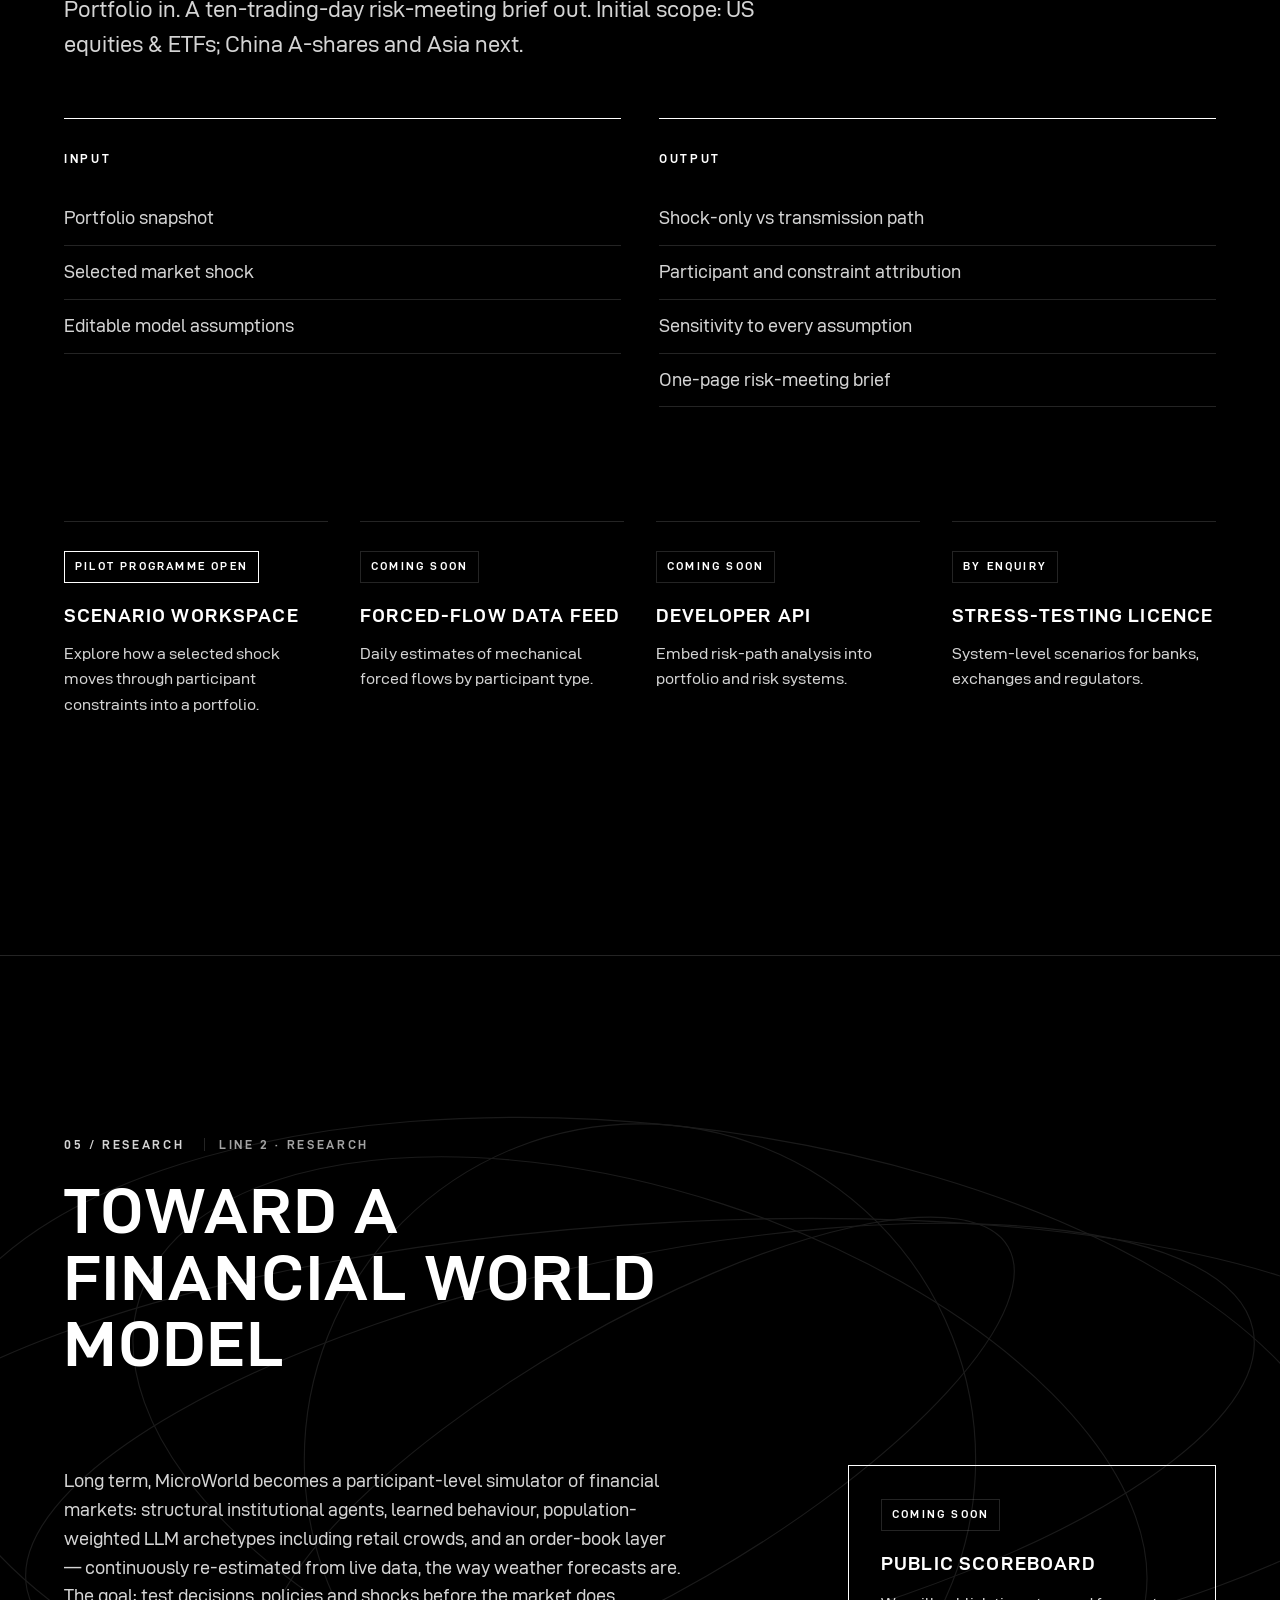
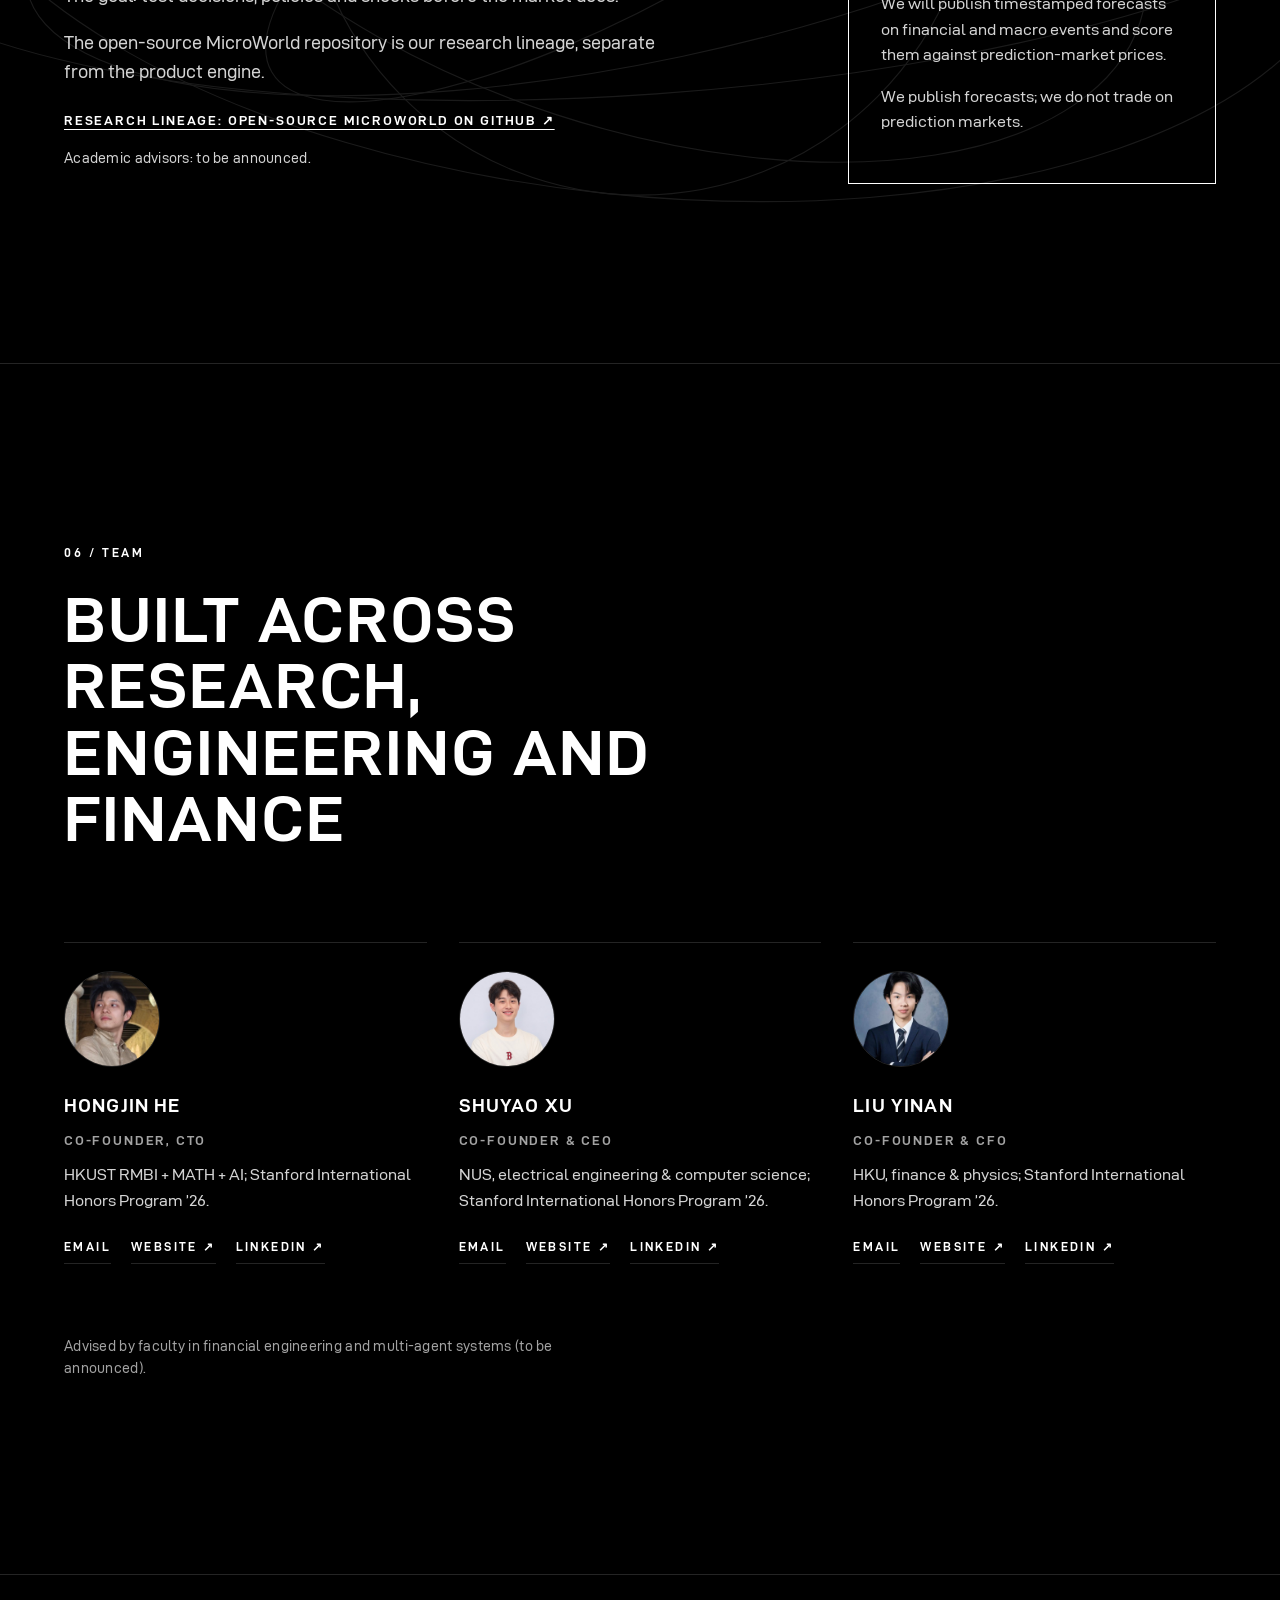
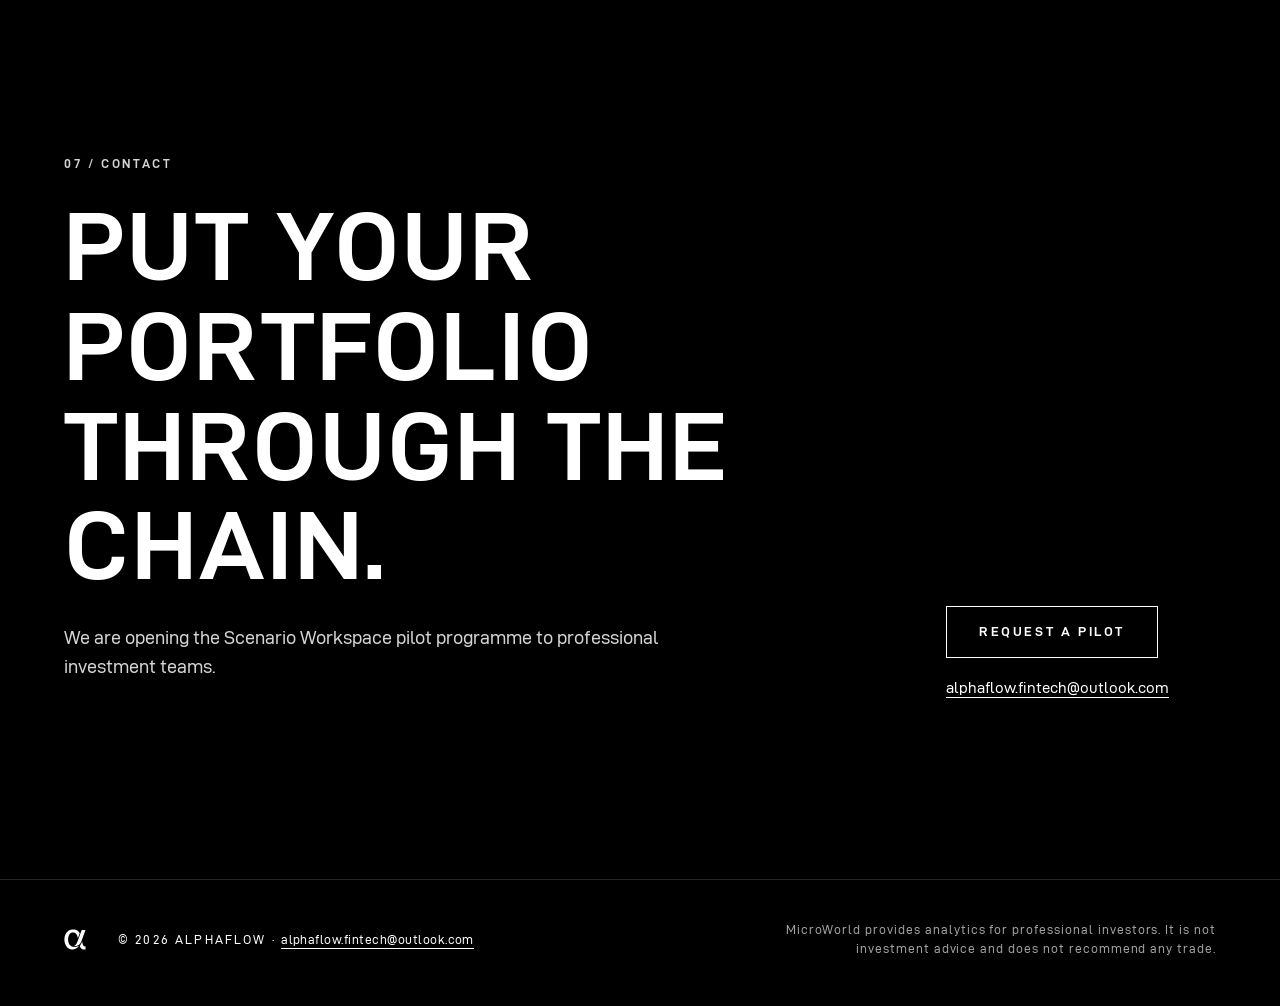
==== commit 066bc2cf: "team: show founder photos in full color; compress HongJin photo (976KB -> 40KB)" ====
--- a/index.html
+++ b/index.html
@@ -6,6 +6,6 @@
 <section class="section demo" id="demo"><div class="shell"><p class="eyebrow">03 / Live demo <span class="line">Line 1 · Product today</span></p><h2>Same shock. Two worlds.</h2><div class="stats"><div><b>−5.0%</b><span>shock only</span></div><div class="risk"><b>−11.6%</b><span>with the transmission chain</span></div><div class="gain"><b>2.3×</b><span>amplification</span></div></div><p class="note">Browser demo: the five participant types with illustrative, uncalibrated weights.</p><div class="embed"><iframe src="lab.html" title="Interactive MicroWorld Scenario Lab"></iframe><a class="preview" href="lab.html"><img src="assets/lab-preview.png" width="1600" height="960" alt="Scenario Lab at default settings: portfolio −11.57% with participant feedback versus −5.01% shock only"></a><a href="lab.html">Open Scenario Lab full screen ↗</a></div><p class="note">Synthetic illustration. Not a client result or a forecast.</p></div></section>
 <section class="section" id="product"><div class="shell"><p class="eyebrow">04 / Product <span class="line">Line 1 · Product today</span></p><h2>Scenario Workspace</h2><p class="lead">Portfolio in. A ten-trading-day risk-meeting brief out. Initial scope: US equities &amp; ETFs; China A-shares and Asia next.</p><div class="io"><article><em>Input</em><ul><li>Portfolio snapshot</li><li>Selected market shock</li><li>Editable model assumptions</li></ul></article><article><em>Output</em><ul><li>Shock-only vs transmission path</li><li>Participant and constraint attribution</li><li>Sensitivity to every assumption</li><li>One-page risk-meeting brief</li></ul></article></div><div class="cards four products"><article><small class="badge live">Pilot programme open</small><h3>Scenario Workspace</h3><p>Explore how a selected shock moves through participant constraints into a portfolio.</p></article><article><small class="badge">Coming soon</small><h3>Forced-Flow Data Feed</h3><p>Daily estimates of mechanical forced flows by participant type.</p></article><article><small class="badge">Coming soon</small><h3>Developer API</h3><p>Embed risk-path analysis into portfolio and risk systems.</p></article><article><small class="badge">By enquiry</small><h3>Stress-testing licence</h3><p>System-level scenarios for banks, exchanges and regulators.</p></article></div></div></section>
 <section class="section research" id="research"><div class="shell research-grid"><div><p class="eyebrow">05 / Research <span class="line">Line 2 · Research</span></p><h2>Toward a financial world model</h2><p>Long term, MicroWorld becomes a participant-level simulator of financial markets: structural institutional agents, learned behaviour, population-weighted LLM archetypes including retail crowds, and an order-book layer — continuously re-estimated from live data, the way weather forecasts are. The goal: test decisions, policies and shocks before the market does.</p><p>The open-source MicroWorld repository is our research lineage, separate from the product engine.</p><a class="text" href="https://github.com/hongjin-he/MicroWorld" rel="noopener">Research lineage: open-source MicroWorld on GitHub ↗</a><p class="note">Academic advisors: to be announced.</p></div><aside><small class="badge">Coming soon</small><h3>Public scoreboard</h3><p>We will publish timestamped forecasts on financial and macro events and score them against prediction-market prices.</p><p>We publish forecasts; we do not trade on prediction markets.</p></aside></div></section>
-<section class="section" id="team"><div class="shell"><p class="eyebrow">06 / Team</p><h2>Built across research, engineering and finance</h2><div class="cards three team"><article><img class="team-photo" src="assets/team/hongjin-he-original.png" alt="HongJin He" width="954" height="884" loading="lazy" decoding="async"><h3><a href="https://hongjin-he.github.io/" target="_blank" rel="noopener noreferrer">HongJin He</a></h3><b>Co-founder, CTO</b><p>HKUST RMBI + MATH + AI; Stanford International Honors Program ’26.</p><div class="team-links" aria-label="HongJin He contact links"><a href="mailto:hhebh@connect.ust.hk">Email</a><a href="https://hongjin-he.github.io/" target="_blank" rel="noopener noreferrer">Website<span class="sr"> (opens in a new tab)</span> ↗</a><a href="https://www.linkedin.com/in/hongjinhe-hkust/" target="_blank" rel="noopener noreferrer">LinkedIn<span class="sr"> (opens in a new tab)</span> ↗</a></div></article><article><img class="team-photo" src="assets/team/shuyao-xu.jpg" alt="Shuyao Xu" width="460" height="460" loading="lazy" decoding="async"><h3><a href="https://davidxu277.github.io/" target="_blank" rel="noopener noreferrer">Shuyao Xu</a></h3><b>Co-founder &amp; CEO</b><p>NUS, electrical engineering &amp; computer science; Stanford International Honors Program ’26.</p><div class="team-links" aria-label="Shuyao Xu contact links"><a href="mailto:xushuyao@u.nus.edu">Email</a><a href="https://davidxu277.github.io/" target="_blank" rel="noopener noreferrer">Website<span class="sr"> (opens in a new tab)</span> ↗</a><a href="https://www.linkedin.com/in/xushuyao-nus/" target="_blank" rel="noopener noreferrer">LinkedIn<span class="sr"> (opens in a new tab)</span> ↗</a></div></article><article><img class="team-photo" src="assets/team/liu-yinan.jpg" alt="Liu YiNan" width="460" height="460" loading="lazy" decoding="async"><h3><a href="https://github.com/Gordonlyn" target="_blank" rel="noopener noreferrer">Liu YiNan</a></h3><b>Co-founder &amp; CFO</b><p>HKU, finance &amp; physics; Stanford International Honors Program ’26.</p><div class="team-links" aria-label="Liu YiNan contact links"><a href="mailto:gordonlyn2006@gmail.com">Email</a><a href="https://github.com/Gordonlyn" target="_blank" rel="noopener noreferrer">Website<span class="sr"> (opens in a new tab)</span> ↗</a><a href="https://www.linkedin.com/in/yinan-gordon-liu/" target="_blank" rel="noopener noreferrer">LinkedIn<span class="sr"> (opens in a new tab)</span> ↗</a></div></article></div><p class="note">Advised by faculty in financial engineering and multi-agent systems (to be announced).</p></div></section>
+<section class="section" id="team"><div class="shell"><p class="eyebrow">06 / Team</p><h2>Built across research, engineering and finance</h2><div class="cards three team"><article><img class="team-photo" src="assets/team/hongjin-he.jpg" alt="HongJin He" width="460" height="460" loading="lazy" decoding="async"><h3><a href="https://hongjin-he.github.io/" target="_blank" rel="noopener noreferrer">HongJin He</a></h3><b>Co-founder, CTO</b><p>HKUST RMBI + MATH + AI; Stanford International Honors Program ’26.</p><div class="team-links" aria-label="HongJin He contact links"><a href="mailto:hhebh@connect.ust.hk">Email</a><a href="https://hongjin-he.github.io/" target="_blank" rel="noopener noreferrer">Website<span class="sr"> (opens in a new tab)</span> ↗</a><a href="https://www.linkedin.com/in/hongjinhe-hkust/" target="_blank" rel="noopener noreferrer">LinkedIn<span class="sr"> (opens in a new tab)</span> ↗</a></div></article><article><img class="team-photo" src="assets/team/shuyao-xu.jpg" alt="Shuyao Xu" width="460" height="460" loading="lazy" decoding="async"><h3><a href="https://davidxu277.github.io/" target="_blank" rel="noopener noreferrer">Shuyao Xu</a></h3><b>Co-founder &amp; CEO</b><p>NUS, electrical engineering &amp; computer science; Stanford International Honors Program ’26.</p><div class="team-links" aria-label="Shuyao Xu contact links"><a href="mailto:xushuyao@u.nus.edu">Email</a><a href="https://davidxu277.github.io/" target="_blank" rel="noopener noreferrer">Website<span class="sr"> (opens in a new tab)</span> ↗</a><a href="https://www.linkedin.com/in/xushuyao-nus/" target="_blank" rel="noopener noreferrer">LinkedIn<span class="sr"> (opens in a new tab)</span> ↗</a></div></article><article><img class="team-photo" src="assets/team/liu-yinan.jpg" alt="Liu YiNan" width="460" height="460" loading="lazy" decoding="async"><h3><a href="https://github.com/Gordonlyn" target="_blank" rel="noopener noreferrer">Liu YiNan</a></h3><b>Co-founder &amp; CFO</b><p>HKU, finance &amp; physics; Stanford International Honors Program ’26.</p><div class="team-links" aria-label="Liu YiNan contact links"><a href="mailto:gordonlyn2006@gmail.com">Email</a><a href="https://github.com/Gordonlyn" target="_blank" rel="noopener noreferrer">Website<span class="sr"> (opens in a new tab)</span> ↗</a><a href="https://www.linkedin.com/in/yinan-gordon-liu/" target="_blank" rel="noopener noreferrer">LinkedIn<span class="sr"> (opens in a new tab)</span> ↗</a></div></article></div><p class="note">Advised by faculty in financial engineering and multi-agent systems (to be announced).</p></div></section>
 <section class="section" id="contact"><div class="shell contact"><div><p class="eyebrow">07 / Contact</p><h2>Put your portfolio through the chain.</h2><p>We are opening the Scenario Workspace pilot programme to professional investment teams.</p></div><div><a class="btn primary" href="mailto:alphaflow.fintech@outlook.com?subject=MicroWorld%20pilot%20request">Request a pilot</a><a href="mailto:alphaflow.fintech@outlook.com">alphaflow.fintech@outlook.com</a></div></div></section></main>
 <footer><div class="shell"><span class="mark" role="img" aria-label="AlphaFlow"></span><span>© 2026 AlphaFlow · <a href="mailto:alphaflow.fintech@outlook.com">alphaflow.fintech@outlook.com</a></span><span>MicroWorld provides analytics for professional investors. It is not investment advice and does not recommend any trade.</span></div></footer></body></html>
--- a/site.css
+++ b/site.css
@@ -265,10 +265,8 @@
 :lang(zh-Hans) :is(.btn,.status,.eyebrow,.stats span,.cards time,.cards small,.badge,.io em,.team b,.team .profile,.flow b,th,td:first-child,.text,.embed>a,.lockup+*,.site-nav a,.menu){letter-spacing:.04em}
 
 /* Team photos and contact links (restored 2026-10-10 from the 10/8 approved content) */
-.team .team-photo{display:block;width:96px;height:96px;border-radius:50%;object-fit:cover;filter:grayscale(1) contrast(1.05);border:1px solid var(--line);margin-bottom:28px;transition:filter .3s ease}
-.team article:hover .team-photo,.team article:focus-within .team-photo{filter:none}
+.team .team-photo{display:block;width:96px;height:96px;border-radius:50%;object-fit:cover;border:1px solid var(--line);margin-bottom:28px}
 .team-links{display:flex;flex-wrap:wrap;gap:8px 20px;margin-top:16px}
 .team-links a{font-size:12px;font-weight:700;letter-spacing:.2em;text-transform:uppercase;text-decoration:none;padding:6px 0;border-bottom:1px solid var(--line)}
 .team-links a:hover,.team-links a:focus-visible{border-bottom-color:var(--fg)}
 :lang(zh-Hans) .team-links a{letter-spacing:.04em}
-@media (prefers-reduced-motion:reduce){.team .team-photo{transition:none}}
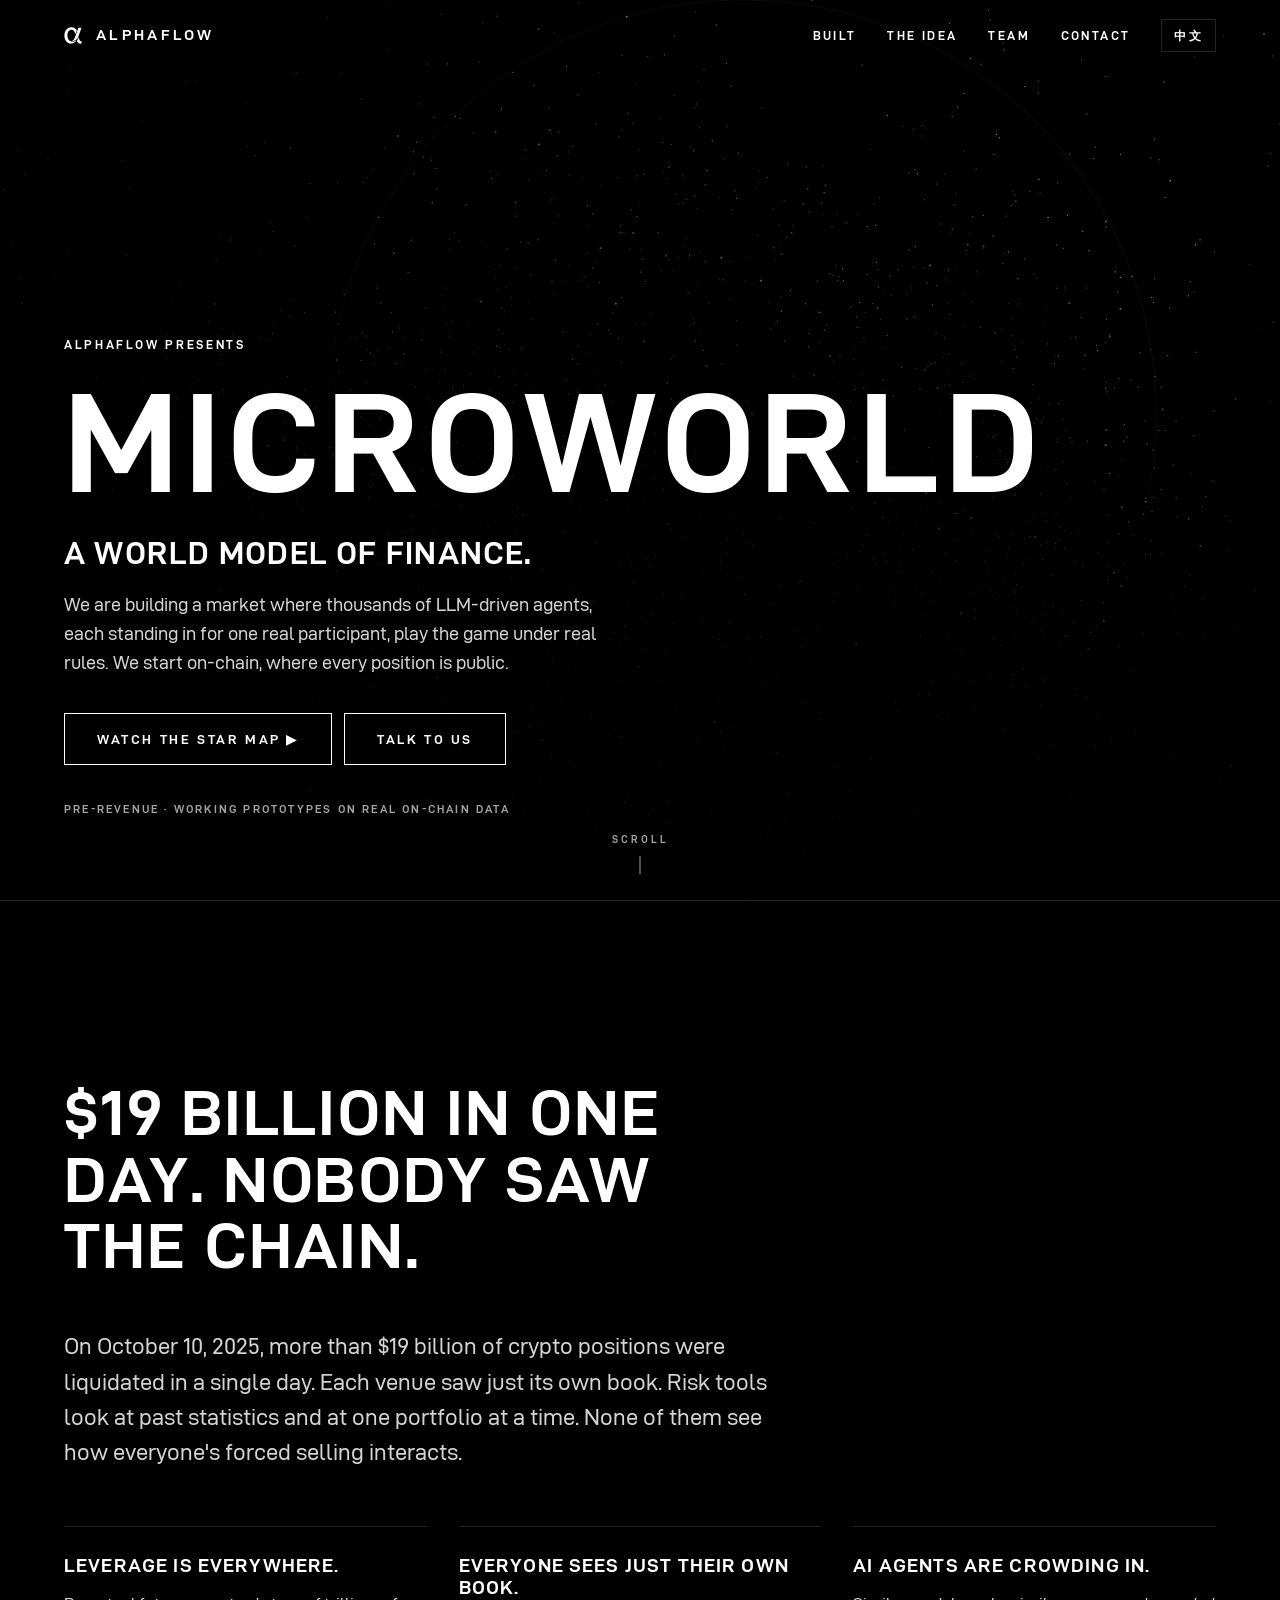
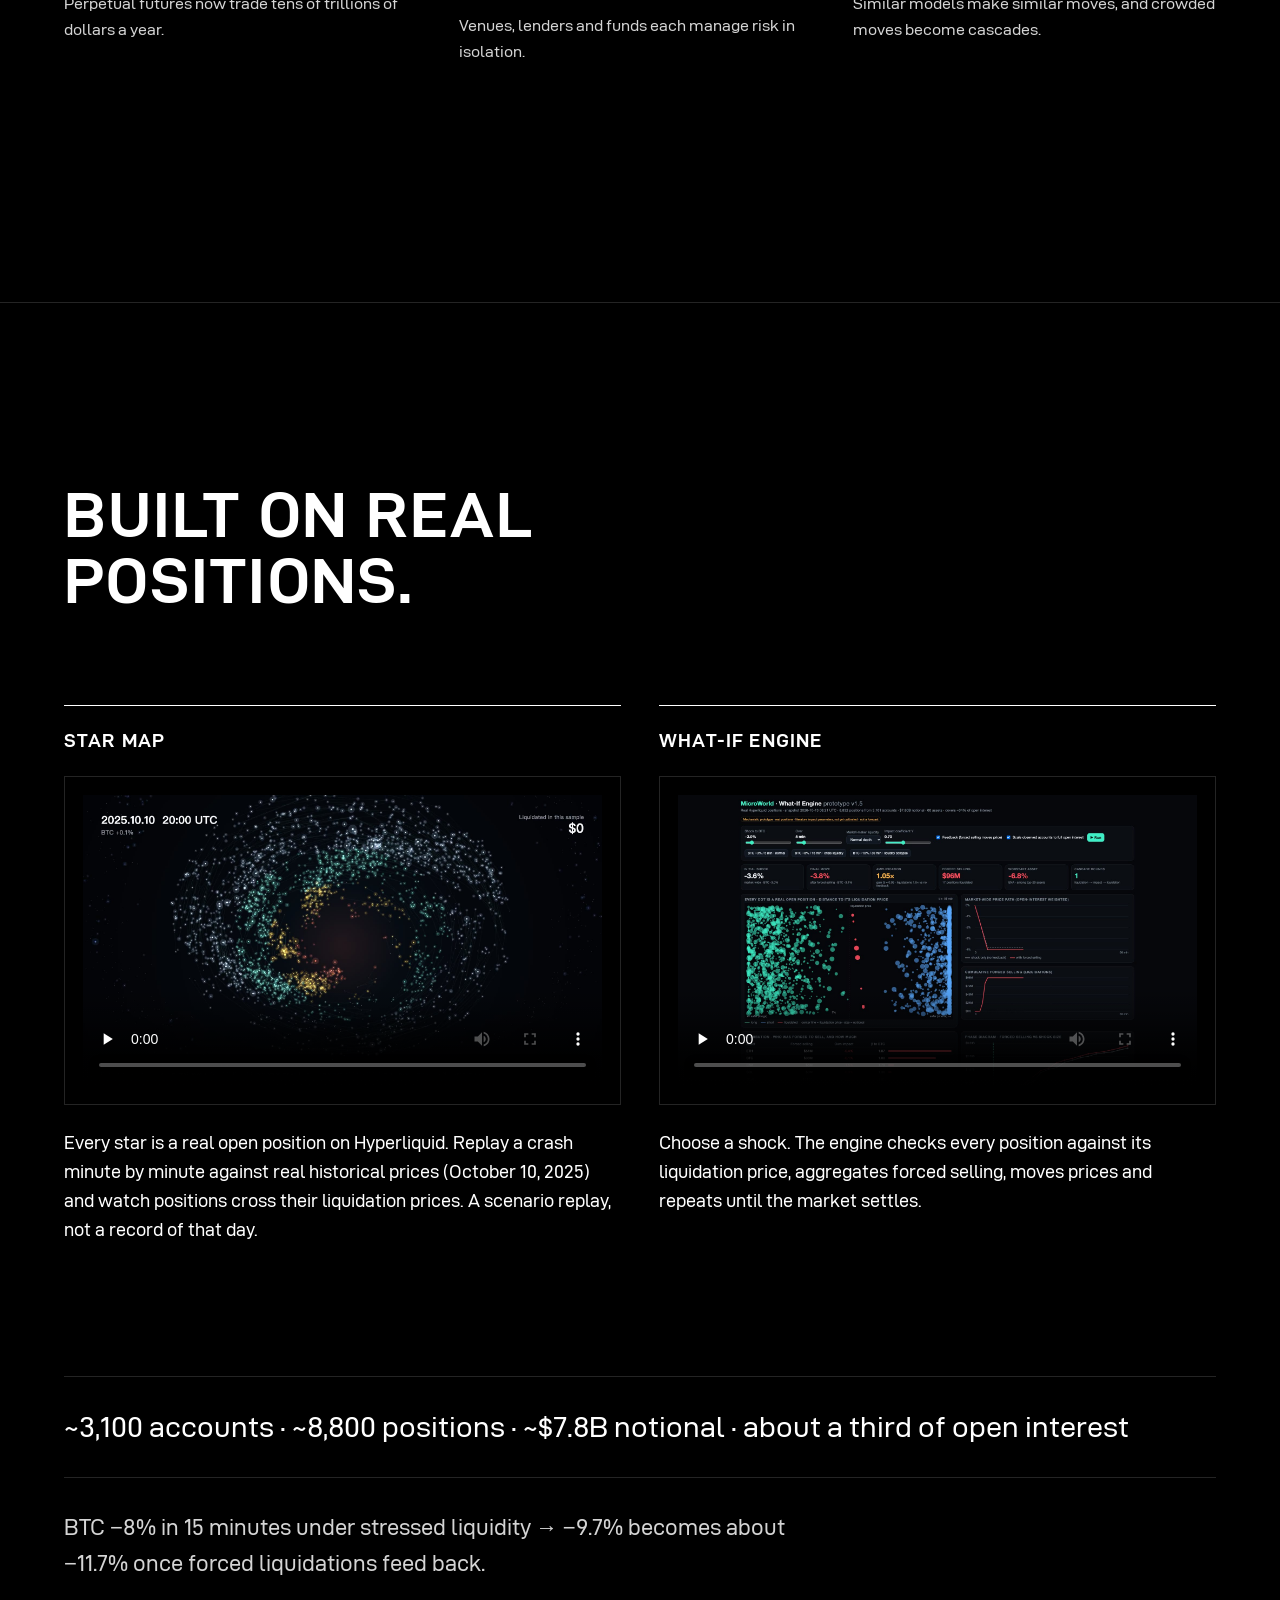
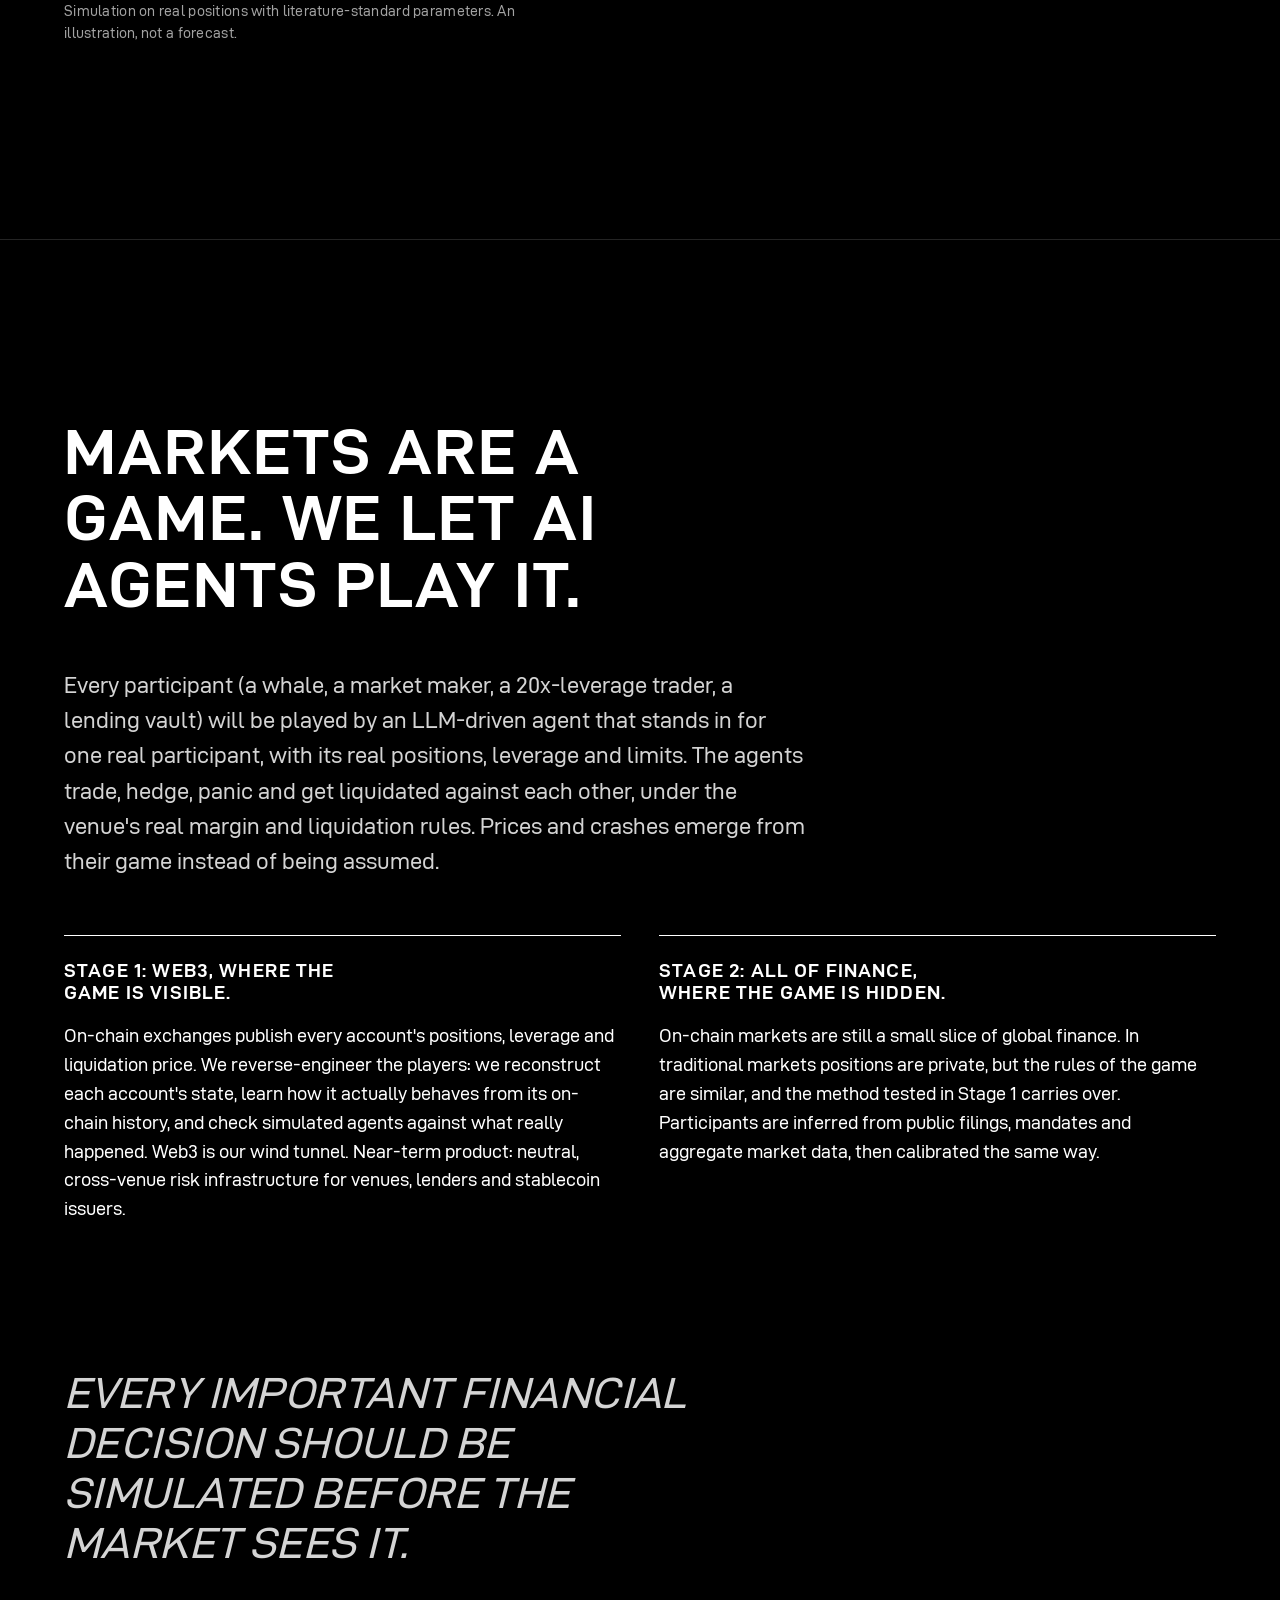
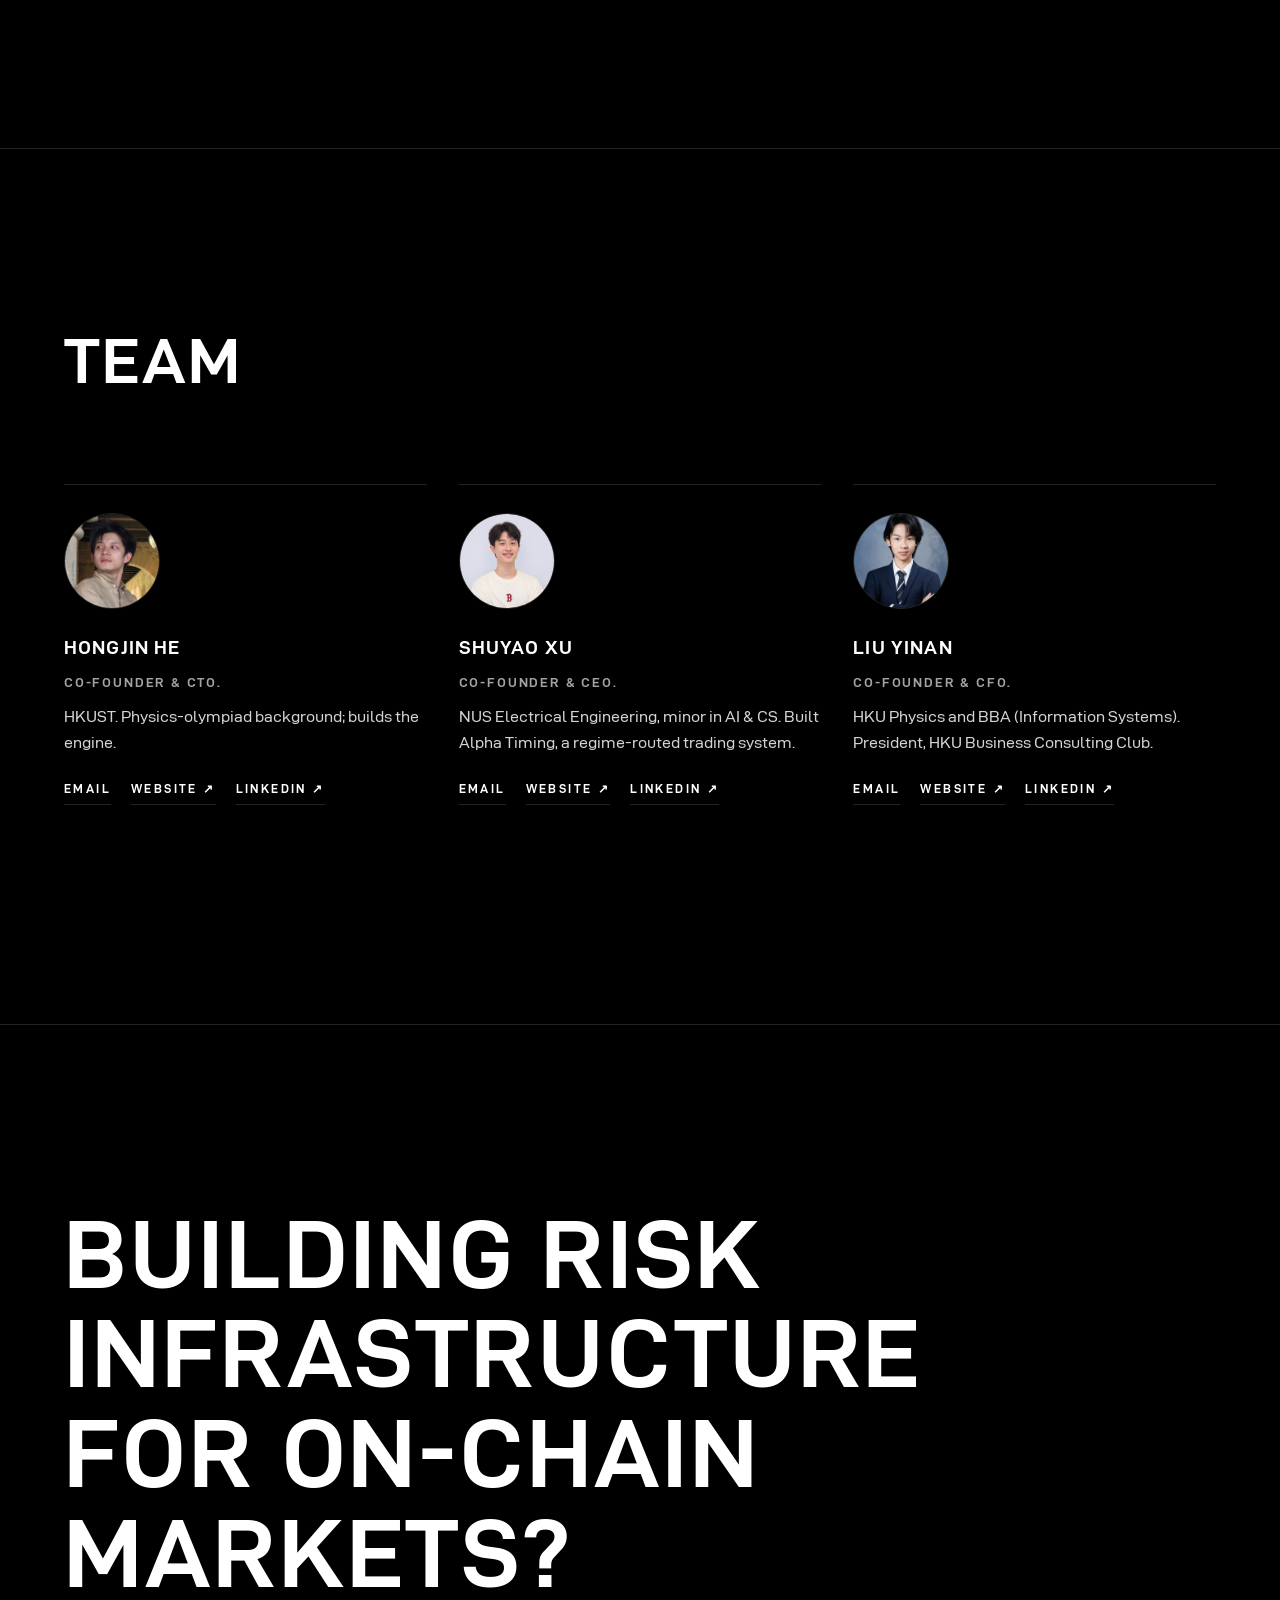
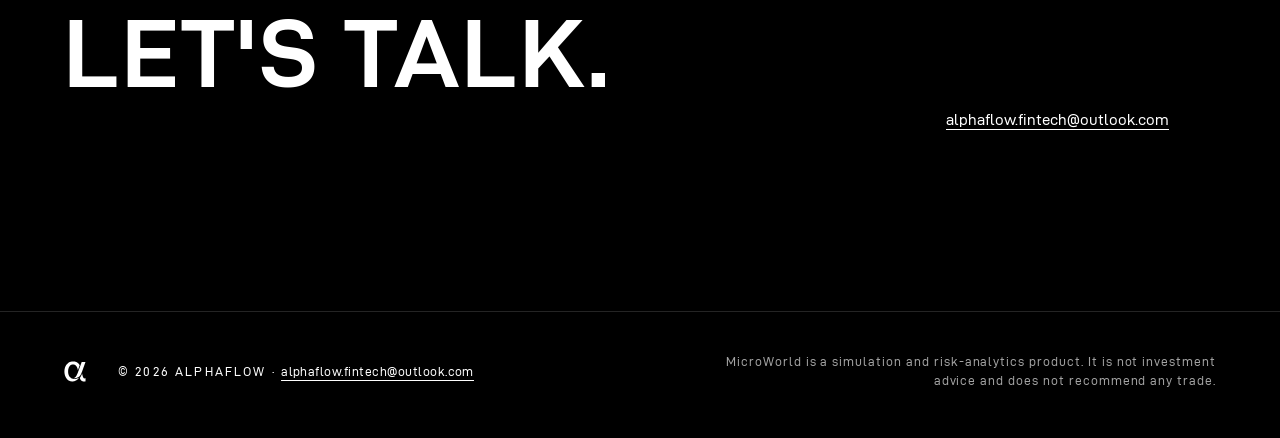
==== commit 2f48a6a5: "Homepage v4: world model of finance, real on-chain demos" ====
--- a/index.html
+++ b/index.html
@@ -1,11 +1,29 @@
-<!doctype html><html lang="en"><head><meta charset="utf-8"><meta name="viewport" content="width=device-width,initial-scale=1"><title>MicroWorld — Risk transmission for investment teams</title><meta name="description" content="See how a market shock spreads through other investors' forced selling into your portfolio. A first step toward a financial world model."><link rel="canonical" href="https://microworldmarkets.com/"><meta property="og:type" content="website"><meta property="og:url" content="https://microworldmarkets.com/"><meta property="og:title" content="MicroWorld — Risk transmission for investment teams"><meta property="og:description" content="See how a market shock spreads through other investors' forced selling into your portfolio. A first step toward a financial world model."><meta property="og:image" content="https://microworldmarkets.com/assets/og-image.png"><meta property="og:image:width" content="1200"><meta property="og:image:height" content="630"><meta property="og:image:alt" content="MicroWorld by AlphaFlow — See who else is about to be forced to sell, before it hits your portfolio."><meta name="twitter:card" content="summary_large_image"><meta name="twitter:title" content="MicroWorld — Risk transmission for investment teams"><meta name="twitter:image" content="https://microworldmarkets.com/assets/og-image.png"><meta name="twitter:description" content="See how a market shock spreads through other investors' forced selling into your portfolio. A first step toward a financial world model."><link rel="alternate" hreflang="en" href="https://microworldmarkets.com/"><link rel="alternate" hreflang="zh-Hans" href="https://microworldmarkets.com/zh.html"><link rel="alternate" hreflang="x-default" href="https://microworldmarkets.com/"><link rel="icon" href="assets/favicon-alpha.svg" type="image/svg+xml"><link rel="apple-touch-icon" href="assets/apple-touch-icon.png"><link rel="preload" href="fonts/d-din-700.woff2" as="font" type="font/woff2" crossorigin><link rel="preload" href="fonts/d-din-400.woff2" as="font" type="font/woff2" crossorigin><link rel="stylesheet" href="site.css"><script src="assets/site.js" defer></script><script src="assets/hero-field.js" defer></script></head><body>
-<a class="skip" href="#main">Skip to content</a><header class="site-header"><div class="bar"><a class="lockup" href="#top"><span class="mark" aria-hidden="true"></span><span class="sr">MicroWorld by</span> <span>AlphaFlow</span></a><button class="menu" type="button" aria-expanded="false" aria-controls="links" aria-label="Menu: site navigation" data-close="Close" data-close-aria="Close menu">Menu</button><nav id="links" class="site-nav"><a href="#product">Product</a><a href="#how">How it works</a><a href="#demo">Live demo</a><a href="#research">Research</a><a href="#team">Team</a><a href="#contact">Contact</a><a class="lang" href="zh.html" lang="zh-Hans" hreflang="zh-Hans">中文</a></nav></div></header>
-<main id="main"><section class="hero" id="top"><canvas class="field" aria-hidden="true"></canvas><div class="shell hero-grid"><div><p class="eyebrow">AlphaFlow presents</p><h1>MicroWorld</h1><p class="headline">See who else is about to be forced to sell — before it hits your portfolio.</p><p class="sub">A risk transmission engine for investment teams, and the first step toward a financial world model.</p><p class="for">Built for quant and multi-strategy funds, hedge funds and prime brokers.</p><div class="actions"><a class="btn primary" href="#demo">Try the live Scenario Lab ↘</a><a class="btn" href="#contact">Request a pilot</a></div><p class="status">Pre-revenue <span>Prototype modules tested</span> <span>Real-event calibration in progress</span></p></div><div class="world" aria-label="Connected participant types around a clearing market" role="img"><div class="core">Market<br><b>clearing</b></div><span>VOL</span><span>CTA</span><span>MM</span><span>ETF</span><span>MULTI</span></div></div></section>
-<section class="section problem"><div class="shell"><p class="eyebrow">01 / The need</p><h2>Even the best quants keep getting hit by other people's forced selling</h2><div class="cards four"><article><time>Aug 2007</time><h3>Quant Quake</h3><p>Similar portfolios suffered unprecedented losses as other funds de-levered and market makers withdrew capital.</p><small>Khandani &amp; Lo, MIT</small></article><article><time>Feb 2024</time><h3>China quant quake</h3><p>Man Group said the episode “mirrors 2007”; small-cap underperformance reached roughly 10 sigma.</p><small>Man Group</small></article><article><time>Jun–Jul 2025</time><h3>Quant wobble</h3><p>Quant equity managers lost an estimated 4.2%; crowding and interaction effects went beyond linear factor models.</p><small>Goldman estimate · MSCI</small></article><article><time>Nov 2024</time><h3>System-wide exercise</h3><p>“Firms' collective actions amplify the initial shock.”</p><small>Bank of England</small></article></div><p class="callout">Risk models measure your own exposures. <b>No one models who else is about to be forced to sell.</b></p></div></section>
-<section class="section" id="how"><div class="shell"><p class="eyebrow">02 / How it works <span class="line">Line 1 · Product today</span></p><h2>The Risk Transmission Chain Engine</h2><div class="flow"><div><em>01</em><b>Shock</b><small>event operator</small></div><div><em>02</em><b>Participants react</b><small>mean-field game within each type</small></div><div><em>03</em><b>They interact</b><small>agent-based simulation across types</small></div><div><em>04</em><b>Market clears</b><small>leverage, inventory and capital limits</small></div><div><em>05</em><b>You see the path</b><small>loss, tail risk and who caused it</small></div></div><div class="table"><table><thead><tr><th>Participant type</th><th>Forced to act by</th></tr></thead><tbody><tr><td>Volatility-control funds</td><td>Volatility targets</td></tr><tr><td>CTAs / trend followers</td><td>Trend-signal flips</td></tr><tr><td>Market makers</td><td>Inventory limits</td></tr><tr><td>Passive funds &amp; ETFs</td><td>Redemptions and rebalancing</td></tr><tr><td>Multi-strategy platforms</td><td>Margin and risk budgets</td></tr></tbody></table></div><div class="private"><h3>We don't need anyone's private book.</h3><div class="cards three"><article><p>Mechanical flows — leveraged ETFs, volatility targets, trend signals, dealer hedging — follow published rules. We compute them from public aggregates.</p></article><article><p>Discretionary crowding is inferred from market footprints and reported as a range, with the assumptions that drive it.</p></article><article><p>With permission, client data sharpens the picture — only ever in aggregated, anonymised form.</p></article></div></div><p class="note">Calibration on historical event windows is in progress; out-of-sample tests against simpler baselines come next.</p></div></section>
-<section class="section demo" id="demo"><div class="shell"><p class="eyebrow">03 / Live demo <span class="line">Line 1 · Product today</span></p><h2>Same shock. Two worlds.</h2><div class="stats"><div><b>−5.0%</b><span>shock only</span></div><div class="risk"><b>−11.6%</b><span>with the transmission chain</span></div><div class="gain"><b>2.3×</b><span>amplification</span></div></div><p class="note">Browser demo: the five participant types with illustrative, uncalibrated weights.</p><div class="embed"><iframe src="lab.html" title="Interactive MicroWorld Scenario Lab"></iframe><a class="preview" href="lab.html"><img src="assets/lab-preview.png" width="1600" height="960" alt="Scenario Lab at default settings: portfolio −11.57% with participant feedback versus −5.01% shock only"></a><a href="lab.html">Open Scenario Lab full screen ↗</a></div><p class="note">Synthetic illustration. Not a client result or a forecast.</p></div></section>
-<section class="section" id="product"><div class="shell"><p class="eyebrow">04 / Product <span class="line">Line 1 · Product today</span></p><h2>Scenario Workspace</h2><p class="lead">Portfolio in. A ten-trading-day risk-meeting brief out. Initial scope: US equities &amp; ETFs; China A-shares and Asia next.</p><div class="io"><article><em>Input</em><ul><li>Portfolio snapshot</li><li>Selected market shock</li><li>Editable model assumptions</li></ul></article><article><em>Output</em><ul><li>Shock-only vs transmission path</li><li>Participant and constraint attribution</li><li>Sensitivity to every assumption</li><li>One-page risk-meeting brief</li></ul></article></div><div class="cards four products"><article><small class="badge live">Pilot programme open</small><h3>Scenario Workspace</h3><p>Explore how a selected shock moves through participant constraints into a portfolio.</p></article><article><small class="badge">Coming soon</small><h3>Forced-Flow Data Feed</h3><p>Daily estimates of mechanical forced flows by participant type.</p></article><article><small class="badge">Coming soon</small><h3>Developer API</h3><p>Embed risk-path analysis into portfolio and risk systems.</p></article><article><small class="badge">By enquiry</small><h3>Stress-testing licence</h3><p>System-level scenarios for banks, exchanges and regulators.</p></article></div></div></section>
-<section class="section research" id="research"><div class="shell research-grid"><div><p class="eyebrow">05 / Research <span class="line">Line 2 · Research</span></p><h2>Toward a financial world model</h2><p>Long term, MicroWorld becomes a participant-level simulator of financial markets: structural institutional agents, learned behaviour, population-weighted LLM archetypes including retail crowds, and an order-book layer — continuously re-estimated from live data, the way weather forecasts are. The goal: test decisions, policies and shocks before the market does.</p><p>The open-source MicroWorld repository is our research lineage, separate from the product engine.</p><a class="text" href="https://github.com/hongjin-he/MicroWorld" rel="noopener">Research lineage: open-source MicroWorld on GitHub ↗</a><p class="note">Academic advisors: to be announced.</p></div><aside><small class="badge">Coming soon</small><h3>Public scoreboard</h3><p>We will publish timestamped forecasts on financial and macro events and score them against prediction-market prices.</p><p>We publish forecasts; we do not trade on prediction markets.</p></aside></div></section>
-<section class="section" id="team"><div class="shell"><p class="eyebrow">06 / Team</p><h2>Built across research, engineering and finance</h2><div class="cards three team"><article><img class="team-photo" src="assets/team/hongjin-he.jpg" alt="HongJin He" width="460" height="460" loading="lazy" decoding="async"><h3><a href="https://hongjin-he.github.io/" target="_blank" rel="noopener noreferrer">HongJin He</a></h3><b>Co-founder, CTO</b><p>HKUST RMBI + MATH + AI; Stanford International Honors Program ’26.</p><div class="team-links" aria-label="HongJin He contact links"><a href="mailto:hhebh@connect.ust.hk">Email</a><a href="https://hongjin-he.github.io/" target="_blank" rel="noopener noreferrer">Website<span class="sr"> (opens in a new tab)</span> ↗</a><a href="https://www.linkedin.com/in/hongjinhe-hkust/" target="_blank" rel="noopener noreferrer">LinkedIn<span class="sr"> (opens in a new tab)</span> ↗</a></div></article><article><img class="team-photo" src="assets/team/shuyao-xu.jpg" alt="Shuyao Xu" width="460" height="460" loading="lazy" decoding="async"><h3><a href="https://davidxu277.github.io/" target="_blank" rel="noopener noreferrer">Shuyao Xu</a></h3><b>Co-founder &amp; CEO</b><p>NUS, electrical engineering &amp; computer science; Stanford International Honors Program ’26.</p><div class="team-links" aria-label="Shuyao Xu contact links"><a href="mailto:xushuyao@u.nus.edu">Email</a><a href="https://davidxu277.github.io/" target="_blank" rel="noopener noreferrer">Website<span class="sr"> (opens in a new tab)</span> ↗</a><a href="https://www.linkedin.com/in/xushuyao-nus/" target="_blank" rel="noopener noreferrer">LinkedIn<span class="sr"> (opens in a new tab)</span> ↗</a></div></article><article><img class="team-photo" src="assets/team/liu-yinan.jpg" alt="Liu YiNan" width="460" height="460" loading="lazy" decoding="async"><h3><a href="https://github.com/Gordonlyn" target="_blank" rel="noopener noreferrer">Liu YiNan</a></h3><b>Co-founder &amp; CFO</b><p>HKU, finance &amp; physics; Stanford International Honors Program ’26.</p><div class="team-links" aria-label="Liu YiNan contact links"><a href="mailto:gordonlyn2006@gmail.com">Email</a><a href="https://github.com/Gordonlyn" target="_blank" rel="noopener noreferrer">Website<span class="sr"> (opens in a new tab)</span> ↗</a><a href="https://www.linkedin.com/in/yinan-gordon-liu/" target="_blank" rel="noopener noreferrer">LinkedIn<span class="sr"> (opens in a new tab)</span> ↗</a></div></article></div><p class="note">Advised by faculty in financial engineering and multi-agent systems (to be announced).</p></div></section>
-<section class="section" id="contact"><div class="shell contact"><div><p class="eyebrow">07 / Contact</p><h2>Put your portfolio through the chain.</h2><p>We are opening the Scenario Workspace pilot programme to professional investment teams.</p></div><div><a class="btn primary" href="mailto:alphaflow.fintech@outlook.com?subject=MicroWorld%20pilot%20request">Request a pilot</a><a href="mailto:alphaflow.fintech@outlook.com">alphaflow.fintech@outlook.com</a></div></div></section></main>
-<footer><div class="shell"><span class="mark" role="img" aria-label="AlphaFlow"></span><span>© 2026 AlphaFlow · <a href="mailto:alphaflow.fintech@outlook.com">alphaflow.fintech@outlook.com</a></span><span>MicroWorld provides analytics for professional investors. It is not investment advice and does not recommend any trade.</span></div></footer></body></html>
+<!doctype html><html lang="en"><head><meta charset="utf-8"><meta name="viewport" content="width=device-width,initial-scale=1"><title>MicroWorld — A world model of finance</title><meta name="description" content="MicroWorld reconstructs every public position on on-chain exchanges and simulates how shocks cascade through forced liquidations, using real accounts instead of assumptions."><link rel="canonical" href="https://microworldmarkets.com/"><meta property="og:type" content="website"><meta property="og:url" content="https://microworldmarkets.com/"><meta property="og:title" content="MicroWorld — A world model of finance"><meta property="og:description" content="MicroWorld reconstructs every public position on on-chain exchanges and simulates how shocks cascade through forced liquidations, using real accounts instead of assumptions."><meta property="og:image" content="https://microworldmarkets.com/assets/og-image.png"><meta property="og:image:width" content="1200"><meta property="og:image:height" content="630"><meta property="og:image:alt" content="MicroWorld — A world model of finance"><meta name="twitter:card" content="summary_large_image"><meta name="twitter:title" content="MicroWorld — A world model of finance"><meta name="twitter:image" content="https://microworldmarkets.com/assets/og-image.png"><meta name="twitter:description" content="MicroWorld reconstructs every public position on on-chain exchanges and simulates how shocks cascade through forced liquidations, using real accounts instead of assumptions."><link rel="alternate" hreflang="en" href="https://microworldmarkets.com/"><link rel="alternate" hreflang="zh-Hans" href="https://microworldmarkets.com/zh.html"><link rel="alternate" hreflang="x-default" href="https://microworldmarkets.com/"><link rel="icon" href="assets/favicon-alpha.svg" type="image/svg+xml"><link rel="apple-touch-icon" href="assets/apple-touch-icon.png"><link rel="preload" href="fonts/d-din-700.woff2" as="font" type="font/woff2" crossorigin><link rel="preload" href="fonts/d-din-400.woff2" as="font" type="font/woff2" crossorigin><link rel="stylesheet" href="site.css"><script src="assets/site.js" defer></script><script src="assets/hero-field.js" defer></script></head><body class="homepage-v4">
+<a class="skip" href="#main">Skip to content</a><header class="site-header"><div class="bar"><a class="lockup" href="#top"><span class="mark" aria-hidden="true"></span><span class="sr">MicroWorld by</span> <span>AlphaFlow</span></a><button class="menu" type="button" aria-expanded="false" aria-controls="links" aria-label="Menu: site navigation" data-close="Close" data-close-aria="Close menu">Menu</button><nav id="links" class="site-nav"><a href="#built">Built</a><a href="#idea">The idea</a><a href="#team">Team</a><a href="#contact">Contact</a><a class="lang" href="zh.html" lang="zh-Hans" hreflang="zh-Hans">中文</a></nav></div></header>
+<main id="main">
+<section class="hero" id="top"><canvas class="field" aria-hidden="true"></canvas><div class="shell hero-grid"><div>
+<p class="eyebrow">AlphaFlow presents</p>
+<h1>MicroWorld</h1>
+<p class="headline">A world model of finance.</p>
+<p class="sub">We are building a market where thousands of LLM-driven agents, each standing in for one real participant, play the game under real rules. We start on-chain, where every position is public.</p>
+<div class="actions"><a class="btn primary" href="#star-map">Watch the Star Map ▶</a><a class="btn" href="mailto:alphaflow.fintech@outlook.com">Talk to us</a></div>
+<p class="status">Pre-revenue · Working prototypes on real on-chain data</p>
+</div></div></section>
+<section class="section" id="problem"><div class="shell">
+<h2>$19 billion in one day. Nobody saw the chain.</h2><p class="lead">On October 10, 2025, more than $19 billion of crypto positions were liquidated in a single day. Each venue saw just its own book. Risk tools look at past statistics and at one portfolio at a time. None of them see how everyone's forced selling interacts.</p><div class="cards three"><article><h3>Leverage is everywhere.</h3><p>Perpetual futures now trade tens of trillions of dollars a year.</p></article><article><h3>Everyone sees just their own book.</h3><p>Venues, lenders and funds each manage risk in isolation.</p></article><article><h3>AI agents are crowding in.</h3><p>Similar models make similar moves, and crowded moves become cascades.</p></article></div>
+</div></section>
+<section class="section" id="built"><div class="shell">
+<h2>Built on real positions.</h2><div class="io demos"><article id="star-map"><h3>Star Map</h3><div class="embed"><video controls preload="none" playsinline poster="assets/video/star_map_poster.jpg" aria-label="Star Map"><source src="assets/video/star_map.mp4" type="video/mp4"></video></div><p>Every star is a real open position on Hyperliquid. Replay a crash minute by minute against real historical prices (October 10, 2025) and watch positions cross their liquidation prices. A scenario replay, not a record of that day.</p></article><article id="what-if"><h3>What-If Engine</h3><div class="embed"><video controls preload="none" playsinline poster="assets/video/what_if_poster.jpg" aria-label="What-If Engine"><source src="assets/video/what_if.mp4" type="video/mp4"></video></div><p>Choose a shock. The engine checks every position against its liquidation price, aggregates forced selling, moves prices and repeats until the market settles.</p></article></div><p class="position-totals">~3,100 accounts · ~8,800 positions · ~$7.8B notional · about a third of open interest</p><p class="lead example">BTC −8% in 15 minutes under stressed liquidity → −9.7% becomes about −11.7% once forced liquidations feed back.</p><p class="note">Simulation on real positions with literature-standard parameters. An illustration, not a forecast.</p>
+</div></section>
+<section class="section" id="idea"><div class="shell">
+<h2>Markets are a game. We let AI agents play it.</h2><p class="lead">Every participant (a whale, a market maker, a 20x-leverage trader, a lending vault) will be played by an LLM-driven agent that stands in for one real participant, with its real positions, leverage and limits. The agents trade, hedge, panic and get liquidated against each other, under the venue's real margin and liquidation rules. Prices and crashes emerge from their game instead of being assumed.</p><div class="io stages"><article><h3>Stage 1: Web3, where the game is visible.</h3><p>On-chain exchanges publish every account's positions, leverage and liquidation price. We reverse-engineer the players: we reconstruct each account's state, learn how it actually behaves from its on-chain history, and check simulated agents against what really happened. Web3 is our wind tunnel. Near-term product: neutral, cross-venue risk infrastructure for venues, lenders and stablecoin issuers.</p></article><article><h3>Stage 2: all of finance, where the game is hidden.</h3><p>On-chain markets are still a small slice of global finance. In traditional markets positions are private, but the rules of the game are similar, and the method tested in Stage 1 carries over. Participants are inferred from public filings, mandates and aggregate market data, then calibrated the same way.</p></article></div><p class="callout"><em>Every important financial decision should be simulated before the market sees it.</em></p>
+</div></section>
+<section class="section" id="team"><div class="shell">
+<h2>Team</h2><div class="cards three team"><article><img class="team-photo" src="assets/team/hongjin-he.jpg" alt="HongJin He" width="460" height="460" loading="lazy" decoding="async"><h3><a href="https://hongjin-he.github.io/" target="_blank" rel="noopener noreferrer">HongJin He</a></h3><b>Co-founder &amp; CTO.</b><p>HKUST. Physics-olympiad background; builds the engine.</p><div class="team-links" aria-label="HongJin He contact links"><a href="mailto:hhebh@connect.ust.hk">Email</a><a href="https://hongjin-he.github.io/" target="_blank" rel="noopener noreferrer">Website<span class="sr"> (opens in a new tab)</span> ↗</a><a href="https://www.linkedin.com/in/hongjinhe-hkust/" target="_blank" rel="noopener noreferrer">LinkedIn<span class="sr"> (opens in a new tab)</span> ↗</a></div></article><article><img class="team-photo" src="assets/team/shuyao-xu.jpg" alt="Shuyao Xu" width="460" height="460" loading="lazy" decoding="async"><h3><a href="https://davidxu277.github.io/" target="_blank" rel="noopener noreferrer">Shuyao Xu</a></h3><b>Co-founder &amp; CEO.</b><p>NUS Electrical Engineering, minor in AI &amp; CS. Built Alpha Timing, a regime-routed trading system.</p><div class="team-links" aria-label="Shuyao Xu contact links"><a href="mailto:xushuyao@u.nus.edu">Email</a><a href="https://davidxu277.github.io/" target="_blank" rel="noopener noreferrer">Website<span class="sr"> (opens in a new tab)</span> ↗</a><a href="https://www.linkedin.com/in/xushuyao-nus/" target="_blank" rel="noopener noreferrer">LinkedIn<span class="sr"> (opens in a new tab)</span> ↗</a></div></article><article><img class="team-photo" src="assets/team/liu-yinan.jpg" alt="Liu YiNan" width="460" height="460" loading="lazy" decoding="async"><h3><a href="https://github.com/Gordonlyn" target="_blank" rel="noopener noreferrer">Liu YiNan</a></h3><b>Co-founder &amp; CFO.</b><p>HKU Physics and BBA (Information Systems). President, HKU Business Consulting Club.</p><div class="team-links" aria-label="Liu YiNan contact links"><a href="mailto:gordonlyn2006@gmail.com">Email</a><a href="https://github.com/Gordonlyn" target="_blank" rel="noopener noreferrer">Website<span class="sr"> (opens in a new tab)</span> ↗</a><a href="https://www.linkedin.com/in/yinan-gordon-liu/" target="_blank" rel="noopener noreferrer">LinkedIn<span class="sr"> (opens in a new tab)</span> ↗</a></div></article></div>
+</div></section>
+<section class="section" id="contact"><div class="shell contact">
+<div><h2>Building risk infrastructure for on-chain markets? Let's talk.</h2></div><div><a href="mailto:alphaflow.fintech@outlook.com">alphaflow.fintech@outlook.com</a></div>
+</div></section>
+</main>
+<footer><div class="shell"><span class="mark" role="img" aria-label="AlphaFlow"></span><span>© 2026 AlphaFlow · <a href="mailto:alphaflow.fintech@outlook.com">alphaflow.fintech@outlook.com</a></span><span>MicroWorld is a simulation and risk-analytics product. It is not investment advice and does not recommend any trade.</span></div></footer>
+</body></html>
--- a/site.css
+++ b/site.css
@@ -270,3 +270,19 @@
 .team-links a{font-size:12px;font-weight:700;letter-spacing:.2em;text-transform:uppercase;text-decoration:none;padding:6px 0;border-bottom:1px solid var(--line)}
 .team-links a:hover,.team-links a:focus-visible{border-bottom-color:var(--fg)}
 :lang(zh-Hans) .team-links a{letter-spacing:.04em}
+
+/* Homepage v4: reuse existing layout, type, cards, buttons and team styles. */
+.homepage-v4 .demos{align-items:start}
+.homepage-v4 .demos article{min-width:0}
+.homepage-v4 .demos .embed{margin:24px 0}
+.homepage-v4 video{display:block;width:100%;max-width:100%;height:auto;aspect-ratio:16/9;background:#000}
+.homepage-v4 .position-totals{max-width:none;border-top:1px solid var(--line);border-bottom:1px solid var(--line);padding:28px 0;font-size:clamp(18px,2.3vw,30px);line-height:1.5}
+.homepage-v4 .example{margin:32px 0 20px}
+.homepage-v4 .stages h3{max-width:28ch}
+.homepage-v4 #star-map,.homepage-v4 #what-if{scroll-margin-top:calc(var(--head) + 24px)}
+.homepage-v4 .contact>div{min-width:0}
+.homepage-v4 .contact a{overflow-wrap:anywhere}
+@media(max-width:700px){
+ .homepage-v4 .hero h1{font-size:calc((100vw - 2 * var(--pad)) / 6.8)}
+ .homepage-v4 .contact h2{font-size:clamp(32px,8.5vw,40px);max-width:none}
+}
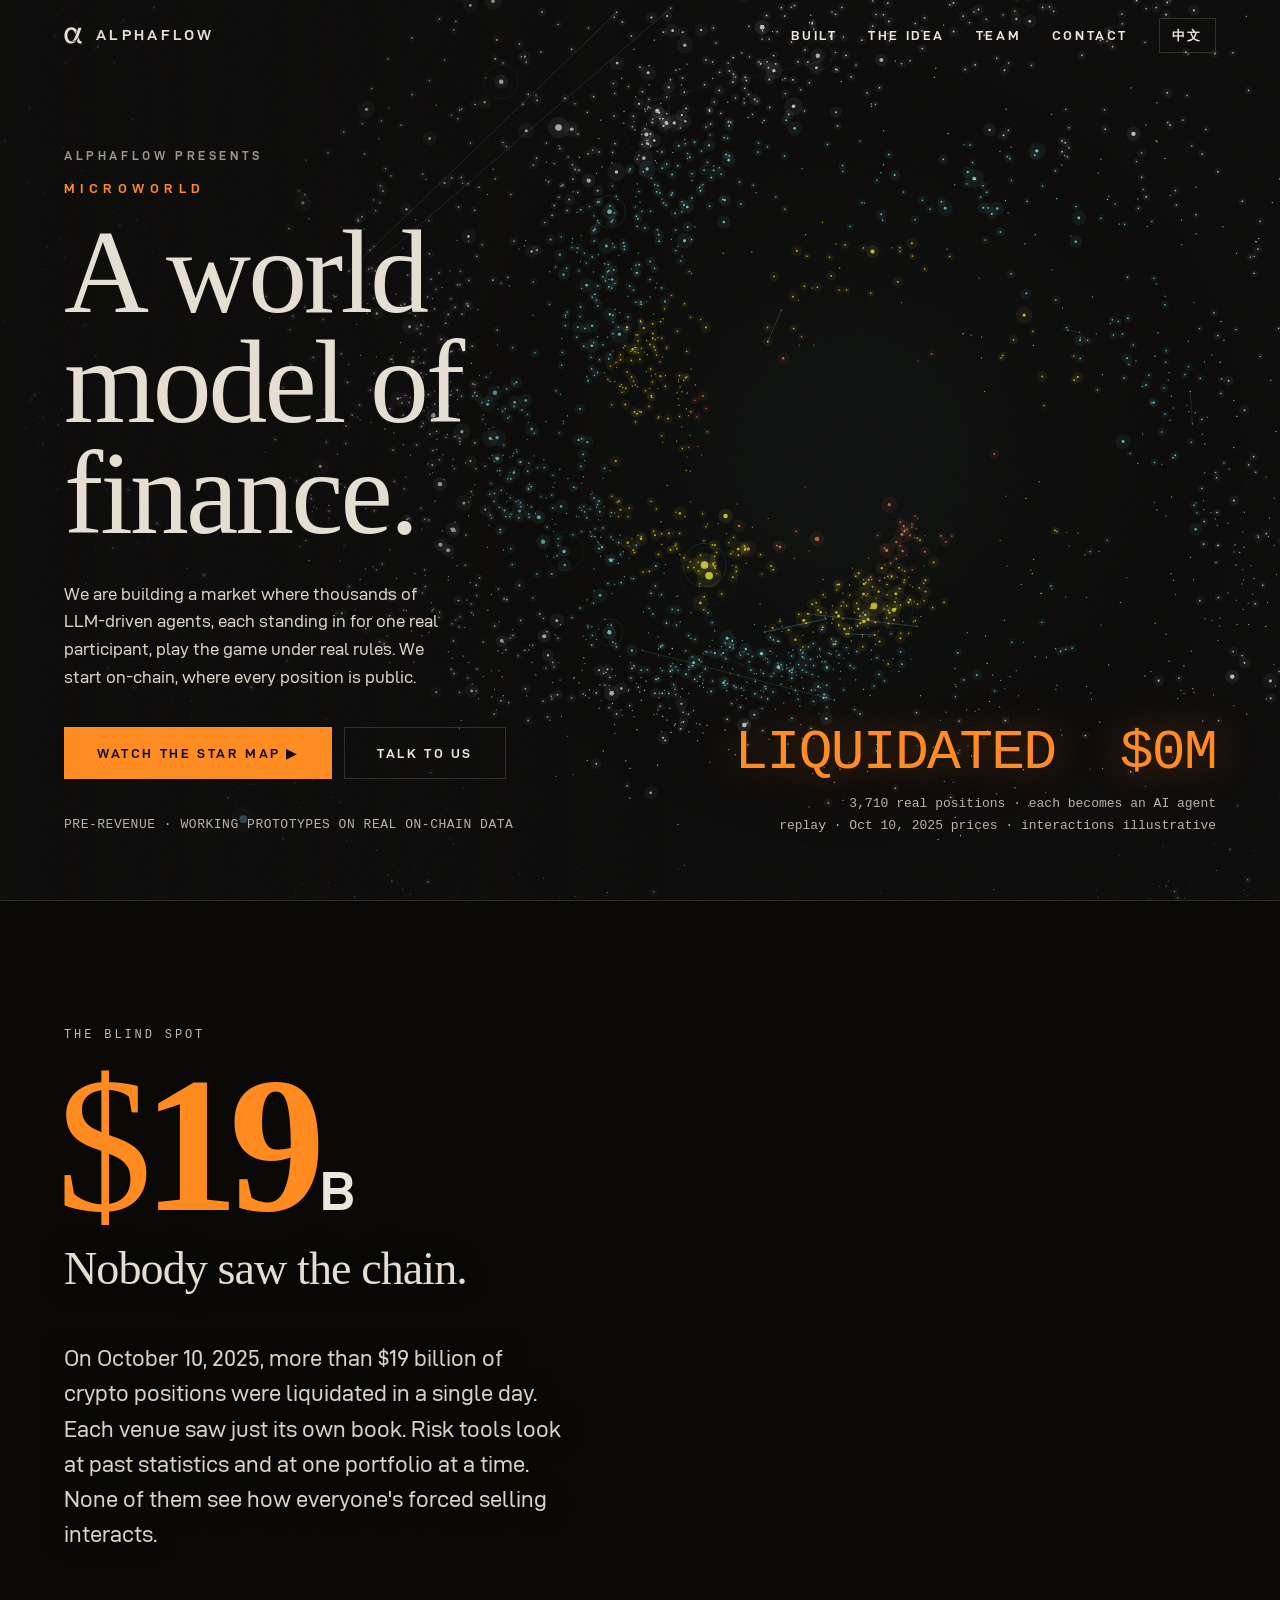
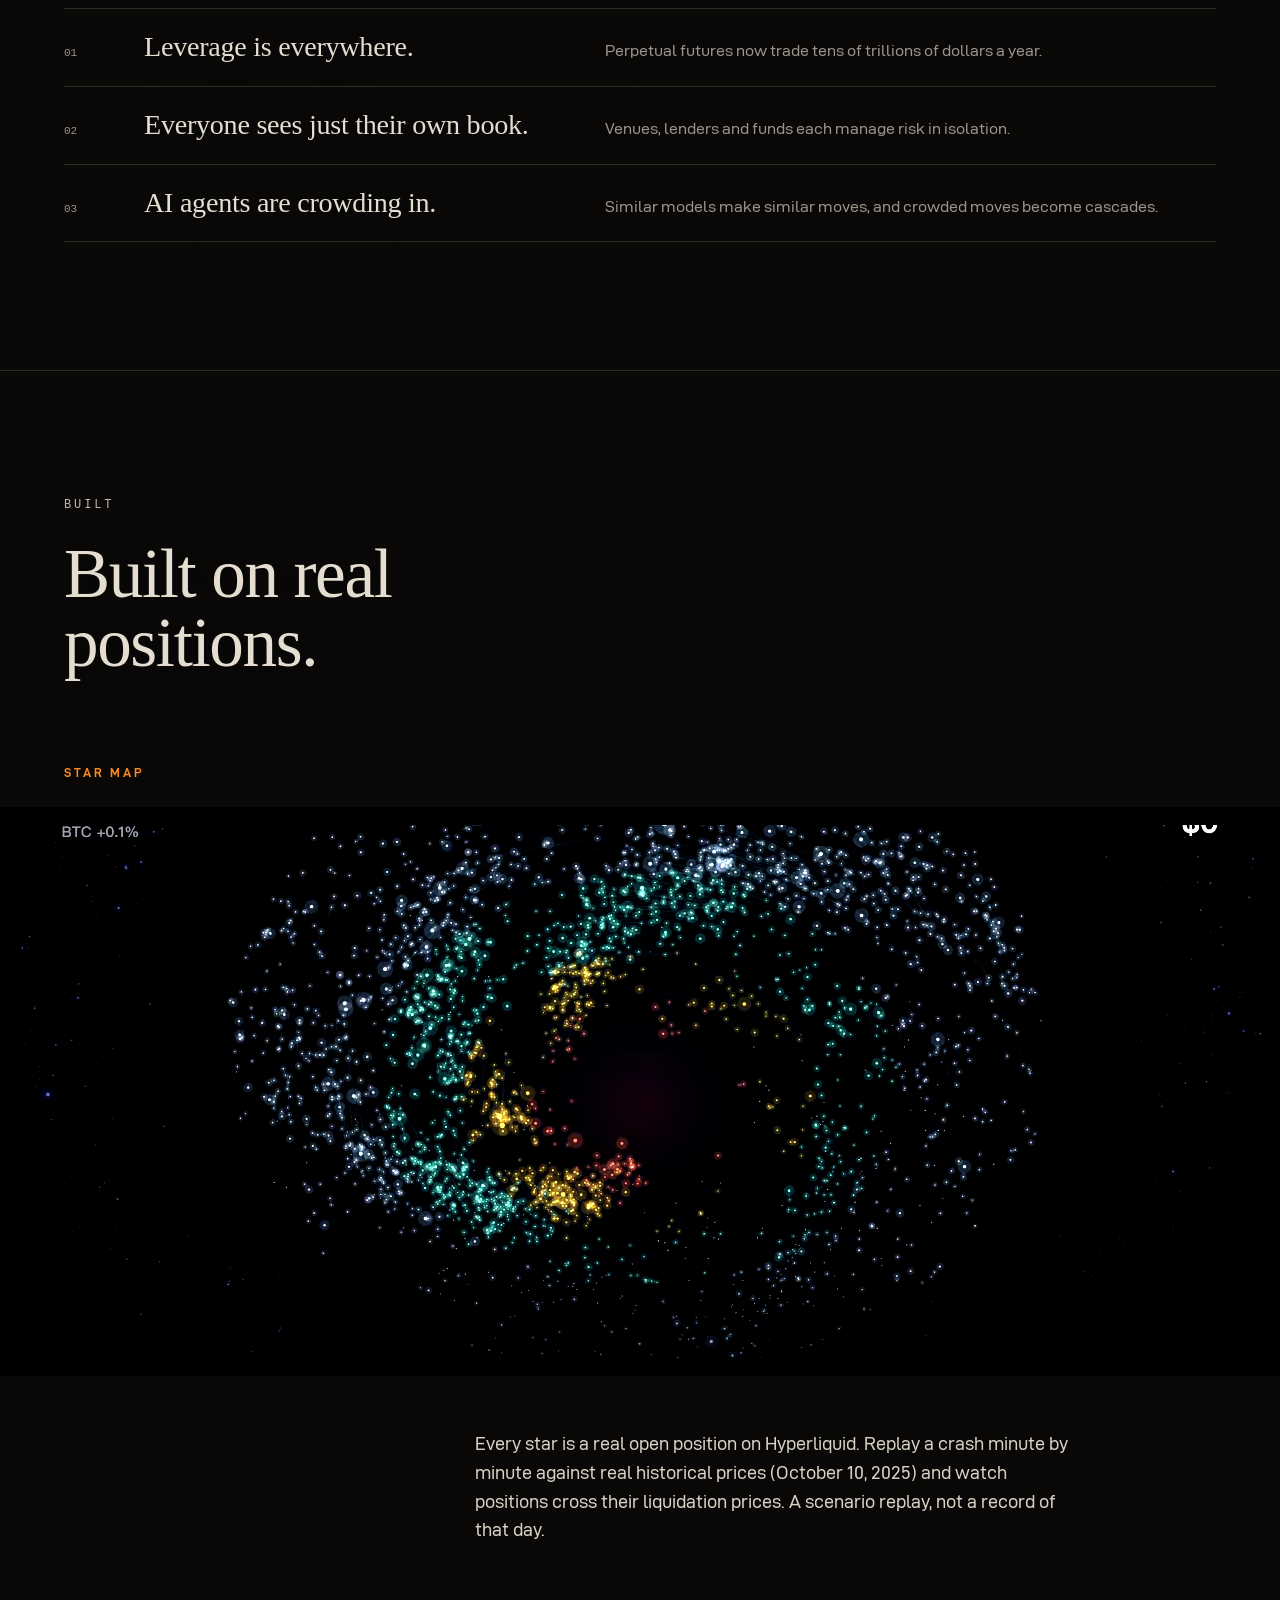
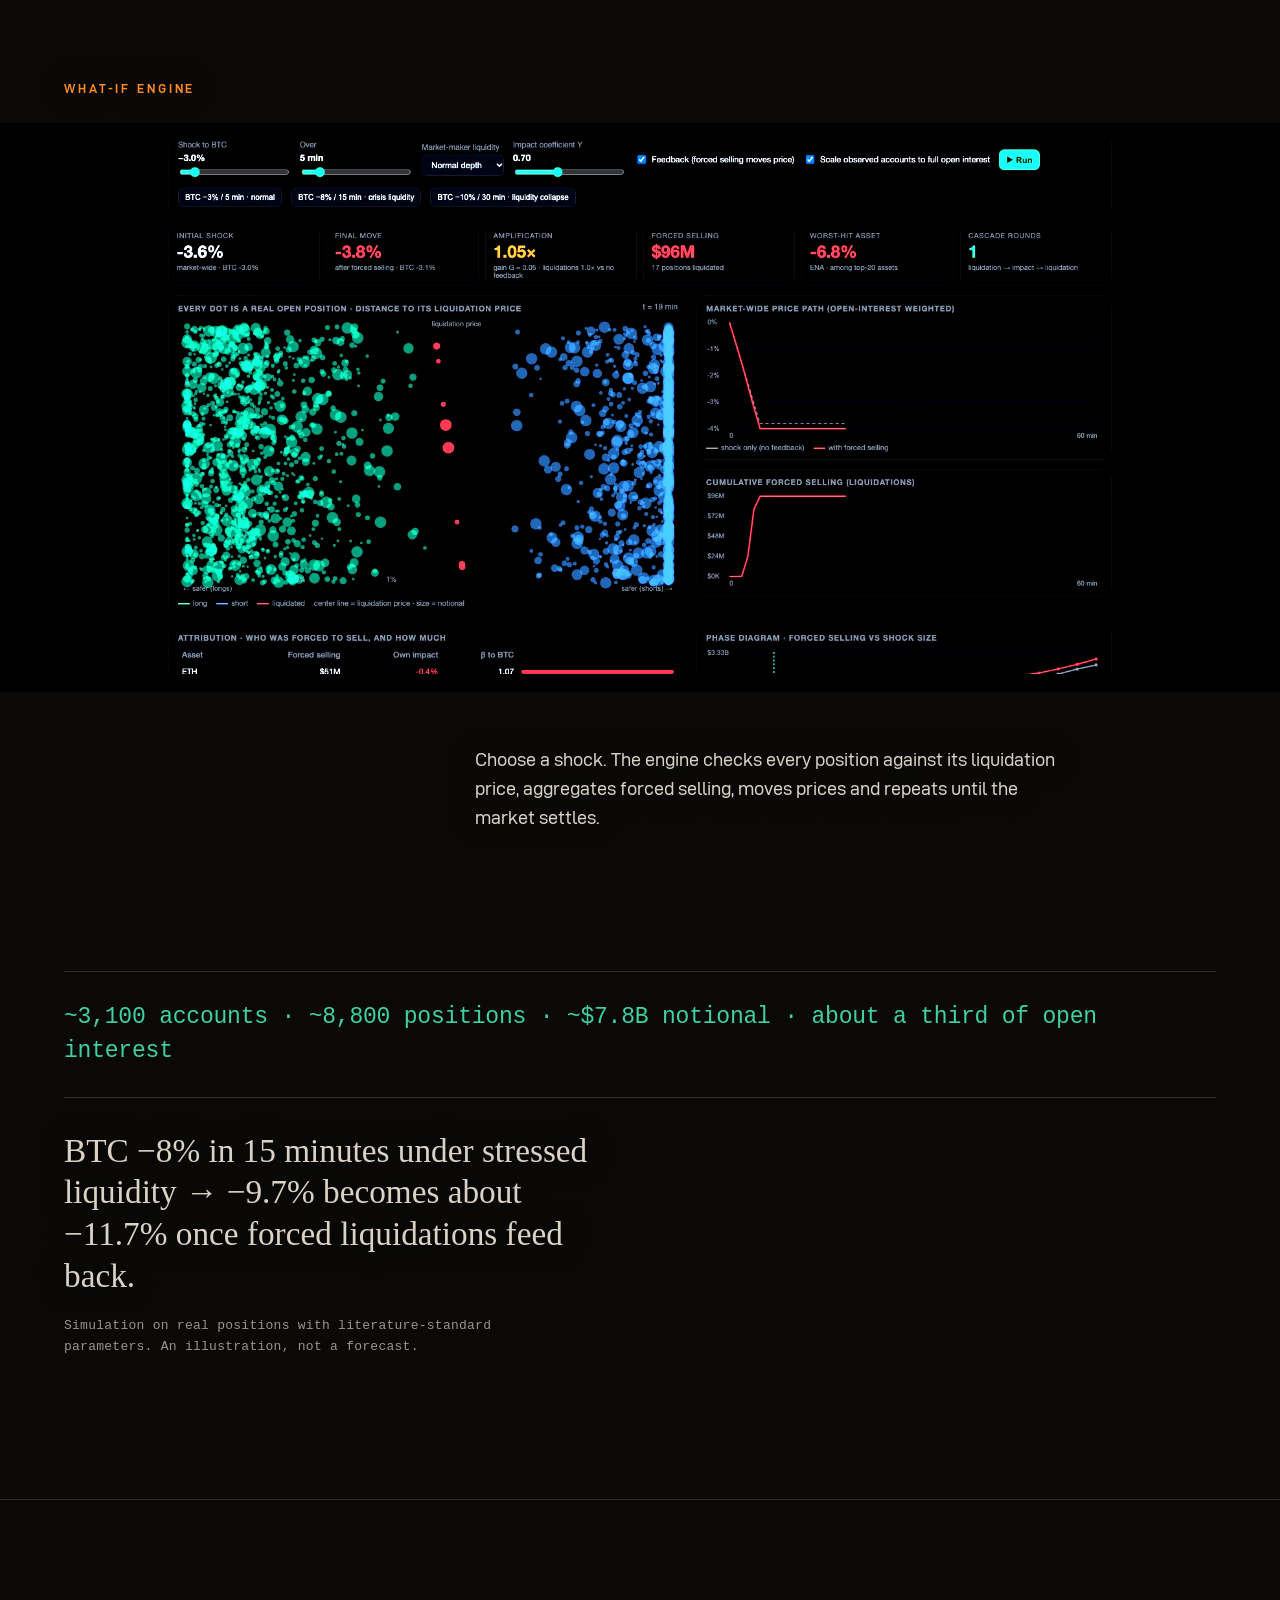
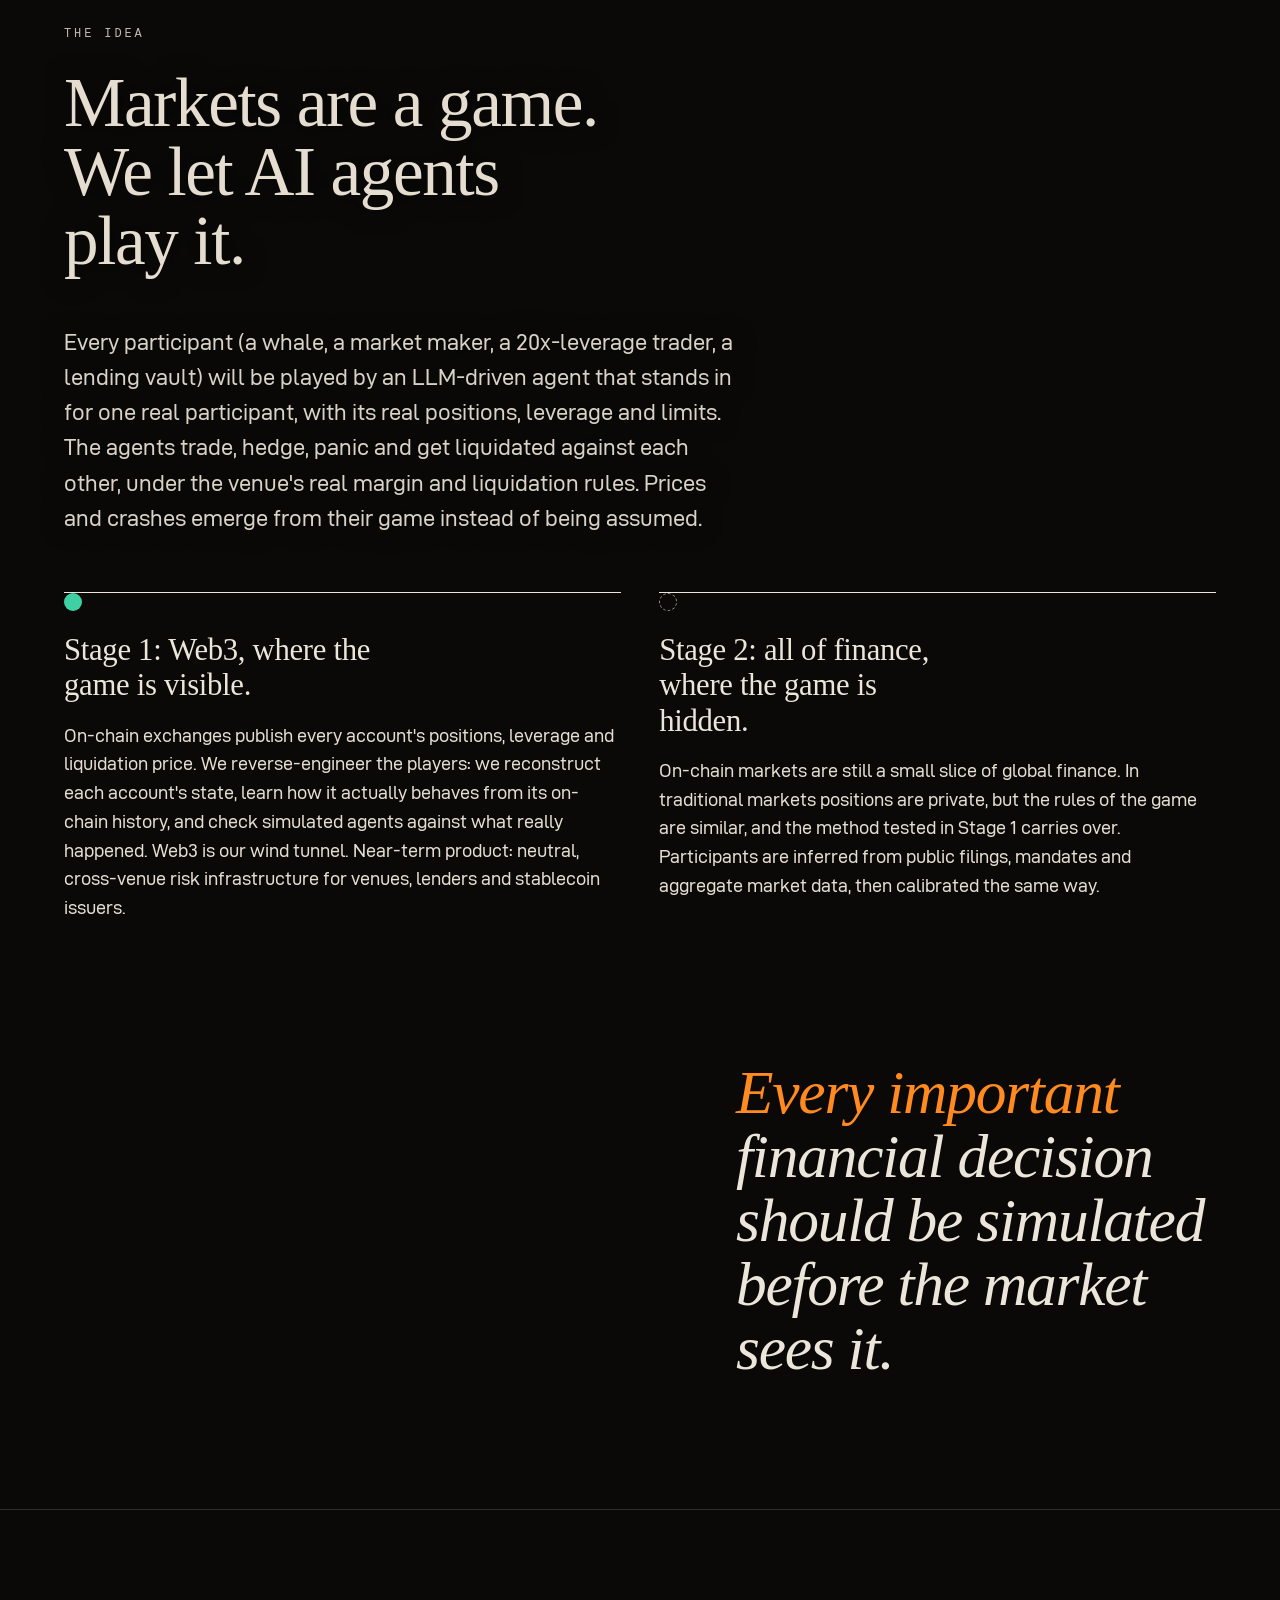
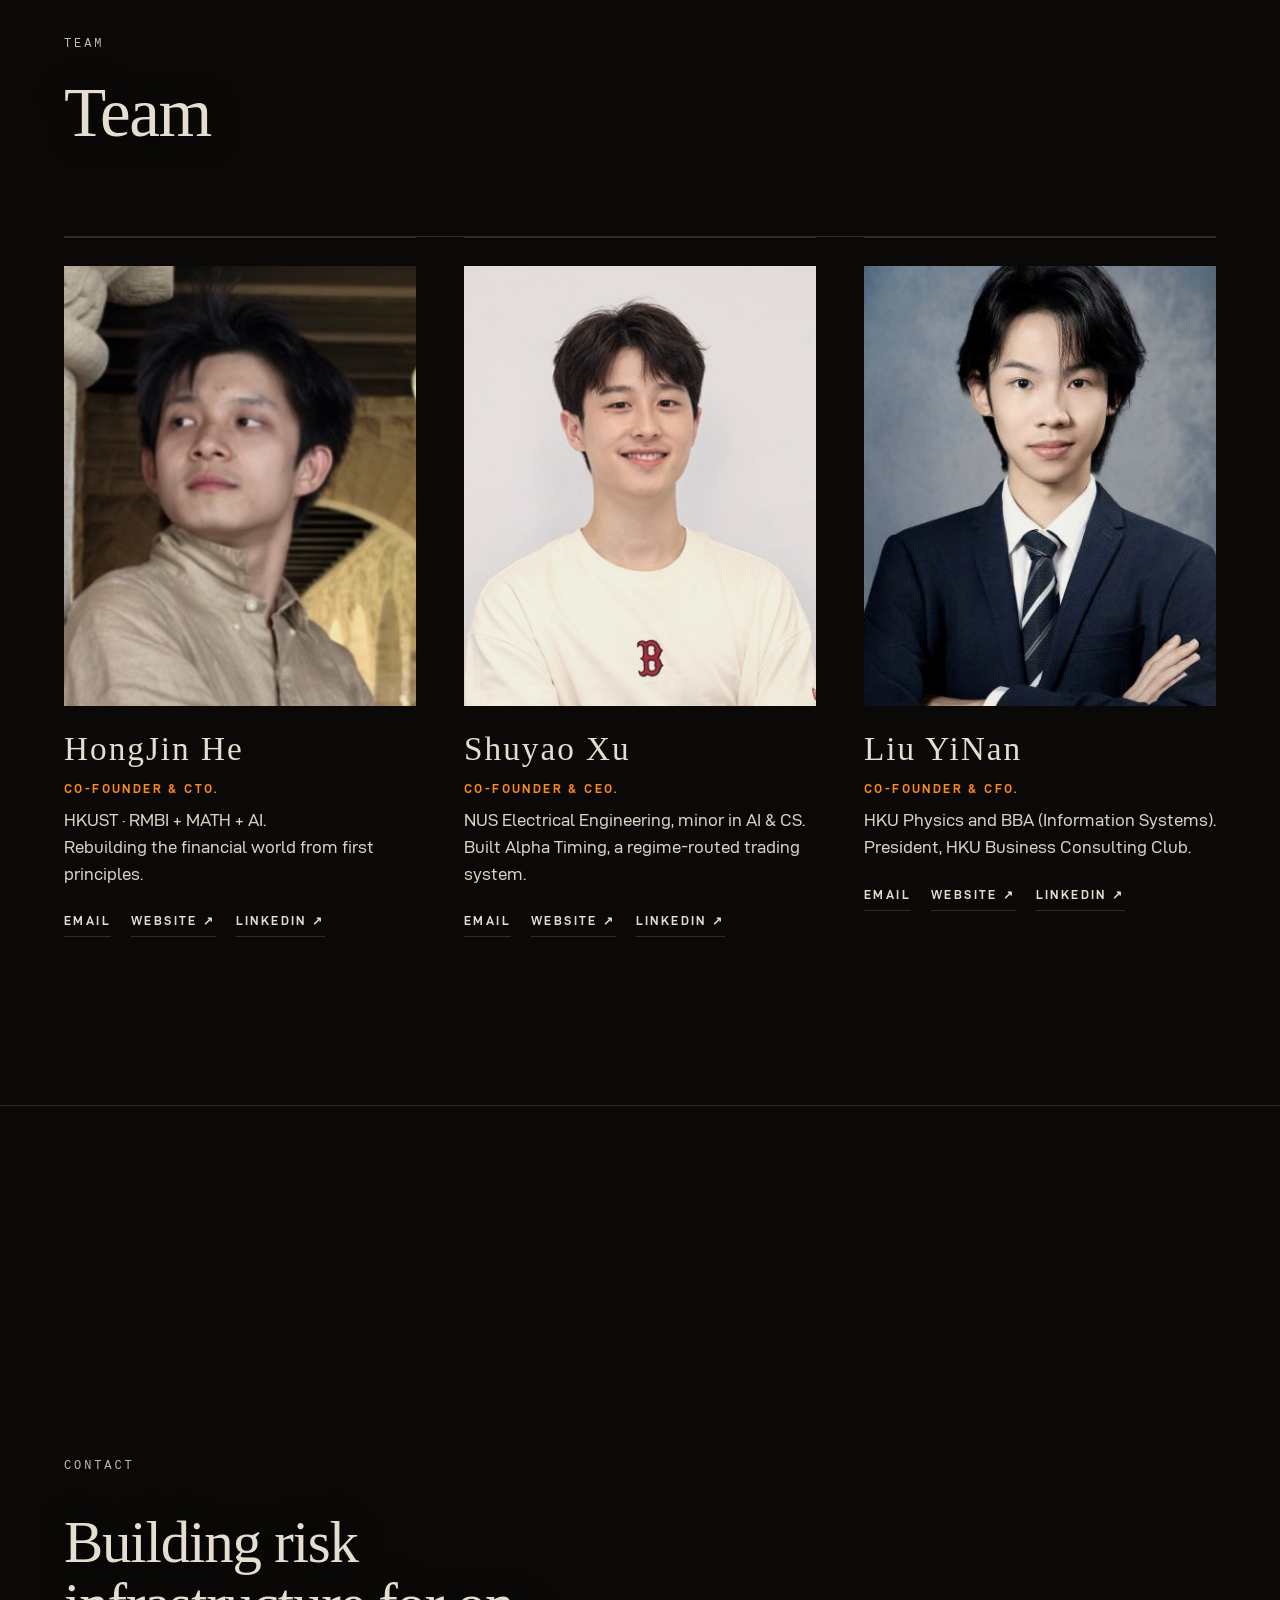
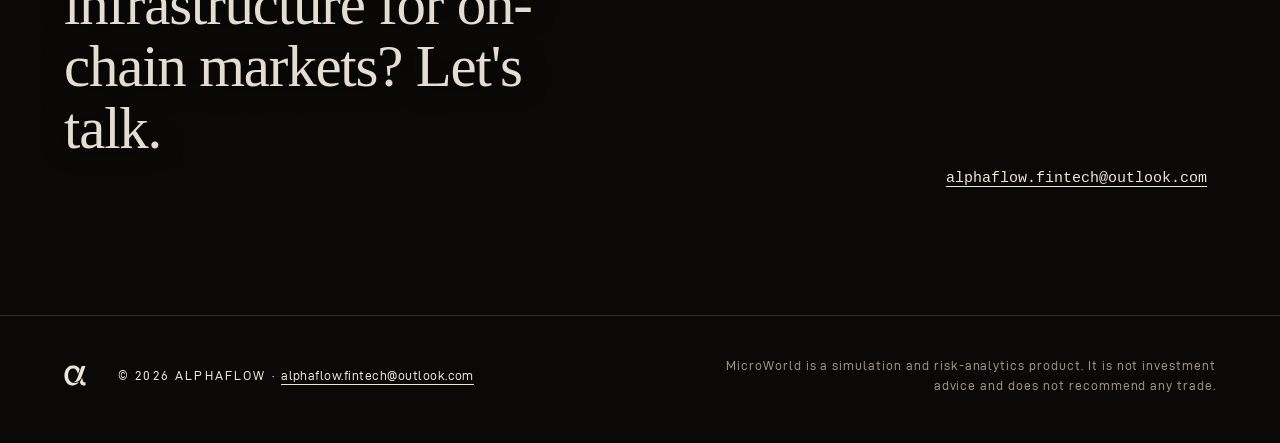
==== commit d00e5240: "Homepage v6: persistent star-map canvas, scroll-driven liquidation replay, aligned zh page Co-Author" ====
--- a/index.html
+++ b/index.html
@@ -1,4 +1,40 @@
-<!doctype html><html lang="en"><head><meta charset="utf-8"><meta name="viewport" content="width=device-width,initial-scale=1"><title>MicroWorld — A world model of finance</title><meta name="description" content="MicroWorld reconstructs every public position on on-chain exchanges and simulates how shocks cascade through forced liquidations, using real accounts instead of assumptions."><link rel="canonical" href="https://microworldmarkets.com/"><meta property="og:type" content="website"><meta property="og:url" content="https://microworldmarkets.com/"><meta property="og:title" content="MicroWorld — A world model of finance"><meta property="og:description" content="MicroWorld reconstructs every public position on on-chain exchanges and simulates how shocks cascade through forced liquidations, using real accounts instead of assumptions."><meta property="og:image" content="https://microworldmarkets.com/assets/og-image.png"><meta property="og:image:width" content="1200"><meta property="og:image:height" content="630"><meta property="og:image:alt" content="MicroWorld — A world model of finance"><meta name="twitter:card" content="summary_large_image"><meta name="twitter:title" content="MicroWorld — A world model of finance"><meta name="twitter:image" content="https://microworldmarkets.com/assets/og-image.png"><meta name="twitter:description" content="MicroWorld reconstructs every public position on on-chain exchanges and simulates how shocks cascade through forced liquidations, using real accounts instead of assumptions."><link rel="alternate" hreflang="en" href="https://microworldmarkets.com/"><link rel="alternate" hreflang="zh-Hans" href="https://microworldmarkets.com/zh.html"><link rel="alternate" hreflang="x-default" href="https://microworldmarkets.com/"><link rel="icon" href="assets/favicon-alpha.svg" type="image/svg+xml"><link rel="apple-touch-icon" href="assets/apple-touch-icon.png"><link rel="preload" href="fonts/d-din-700.woff2" as="font" type="font/woff2" crossorigin><link rel="preload" href="fonts/d-din-400.woff2" as="font" type="font/woff2" crossorigin><link rel="stylesheet" href="site.css"><script src="assets/site.js" defer></script><script src="assets/hero-field.js" defer></script></head><body class="homepage-v4">
+<!doctype html><html lang="en"><head><meta charset="utf-8"><meta name="viewport" content="width=device-width,initial-scale=1"><title>MicroWorld — A world model of finance</title><meta name="description" content="MicroWorld reconstructs every public position on on-chain exchanges and simulates how shocks cascade through forced liquidations, using real accounts instead of assumptions."><link rel="canonical" href="https://microworldmarkets.com/"><script type="application/ld+json">
+{
+  "@context": "https://schema.org",
+  "@graph": [
+    {
+      "@type": "Organization",
+      "@id": "https://microworldmarkets.com/#org",
+      "name": "AlphaFlow",
+      "alternateName": "MicroWorld",
+      "url": "https://microworldmarkets.com/",
+      "description": "AlphaFlow builds MicroWorld, a world model of finance that simulates how shocks cascade through market participants, starting on-chain where every position is public.",
+      "founder": {
+        "@type": "Person",
+        "name": "Hongjin He",
+        "alternateName": [
+          "HongJin HE",
+          "何泓錦"
+        ],
+        "url": "https://hongjin-he.github.io/"
+      },
+      "sameAs": [
+        "https://github.com/hongjin-he/microworld-showcase",
+        "https://github.com/hongjin-he"
+      ]
+    },
+    {
+      "@type": "WebSite",
+      "@id": "https://microworldmarkets.com/#site",
+      "url": "https://microworldmarkets.com/",
+      "name": "MicroWorld",
+      "publisher": {
+        "@id": "https://microworldmarkets.com/#org"
+      }
+    }
+  ]
+}
+</script><meta property="og:type" content="website"><meta property="og:url" content="https://microworldmarkets.com/"><meta property="og:title" content="MicroWorld — A world model of finance"><meta property="og:description" content="MicroWorld reconstructs every public position on on-chain exchanges and simulates how shocks cascade through forced liquidations, using real accounts instead of assumptions."><meta property="og:image" content="https://microworldmarkets.com/assets/og-image.png"><meta property="og:image:width" content="1200"><meta property="og:image:height" content="630"><meta property="og:image:alt" content="MicroWorld — A world model of finance"><meta name="twitter:card" content="summary_large_image"><meta name="twitter:title" content="MicroWorld — A world model of finance"><meta name="twitter:image" content="https://microworldmarkets.com/assets/og-image.png"><meta name="twitter:description" content="MicroWorld reconstructs every public position on on-chain exchanges and simulates how shocks cascade through forced liquidations, using real accounts instead of assumptions."><link rel="alternate" hreflang="en" href="https://microworldmarkets.com/"><link rel="alternate" hreflang="zh-Hans" href="https://microworldmarkets.com/zh.html"><link rel="alternate" hreflang="x-default" href="https://microworldmarkets.com/"><link rel="icon" href="assets/favicon-alpha.svg" type="image/svg+xml"><link rel="apple-touch-icon" href="assets/apple-touch-icon.png"><link rel="preload" href="fonts/d-din-700.woff2" as="font" type="font/woff2" crossorigin><link rel="preload" href="fonts/d-din-400.woff2" as="font" type="font/woff2" crossorigin><link rel="stylesheet" href="site.css"><link rel="stylesheet" href="v6.css"><script src="v6.js" defer></script><script src="assets/site.js" defer></script><script src="assets/star-field.js" defer></script></head><body class="homepage-v4">
 <a class="skip" href="#main">Skip to content</a><header class="site-header"><div class="bar"><a class="lockup" href="#top"><span class="mark" aria-hidden="true"></span><span class="sr">MicroWorld by</span> <span>AlphaFlow</span></a><button class="menu" type="button" aria-expanded="false" aria-controls="links" aria-label="Menu: site navigation" data-close="Close" data-close-aria="Close menu">Menu</button><nav id="links" class="site-nav"><a href="#built">Built</a><a href="#idea">The idea</a><a href="#team">Team</a><a href="#contact">Contact</a><a class="lang" href="zh.html" lang="zh-Hans" hreflang="zh-Hans">中文</a></nav></div></header>
 <main id="main">
 <section class="hero" id="top"><canvas class="field" aria-hidden="true"></canvas><div class="shell hero-grid"><div>
@@ -9,19 +45,19 @@
 <div class="actions"><a class="btn primary" href="#star-map">Watch the Star Map ▶</a><a class="btn" href="mailto:alphaflow.fintech@outlook.com">Talk to us</a></div>
 <p class="status">Pre-revenue · Working prototypes on real on-chain data</p>
 </div></div></section>
-<section class="section" id="problem"><div class="shell">
-<h2>$19 billion in one day. Nobody saw the chain.</h2><p class="lead">On October 10, 2025, more than $19 billion of crypto positions were liquidated in a single day. Each venue saw just its own book. Risk tools look at past statistics and at one portfolio at a time. None of them see how everyone's forced selling interacts.</p><div class="cards three"><article><h3>Leverage is everywhere.</h3><p>Perpetual futures now trade tens of trillions of dollars a year.</p></article><article><h3>Everyone sees just their own book.</h3><p>Venues, lenders and funds each manage risk in isolation.</p></article><article><h3>AI agents are crowding in.</h3><p>Similar models make similar moves, and crowded moves become cascades.</p></article></div>
+<section class="section" id="problem"><div class="shell" data-tag="The blind spot"><p class="mega" aria-hidden="true">$<b>19</b><small>B</small></p>
+<h2><span class="sr">$19 billion in one day. </span>Nobody saw the chain.</h2><p class="lead">On October 10, 2025, more than $19 billion of crypto positions were liquidated in a single day. Each venue saw just its own book. Risk tools look at past statistics and at one portfolio at a time. None of them see how everyone's forced selling interacts.</p><div class="cards three"><article><h3>Leverage is everywhere.</h3><p>Perpetual futures now trade tens of trillions of dollars a year.</p></article><article><h3>Everyone sees just their own book.</h3><p>Venues, lenders and funds each manage risk in isolation.</p></article><article><h3>AI agents are crowding in.</h3><p>Similar models make similar moves, and crowded moves become cascades.</p></article></div>
 </div></section>
-<section class="section" id="built"><div class="shell">
+<section class="section" id="built"><div class="shell" data-tag="Built">
 <h2>Built on real positions.</h2><div class="io demos"><article id="star-map"><h3>Star Map</h3><div class="embed"><video controls preload="none" playsinline poster="assets/video/star_map_poster.jpg" aria-label="Star Map"><source src="assets/video/star_map.mp4" type="video/mp4"></video></div><p>Every star is a real open position on Hyperliquid. Replay a crash minute by minute against real historical prices (October 10, 2025) and watch positions cross their liquidation prices. A scenario replay, not a record of that day.</p></article><article id="what-if"><h3>What-If Engine</h3><div class="embed"><video controls preload="none" playsinline poster="assets/video/what_if_poster.jpg" aria-label="What-If Engine"><source src="assets/video/what_if.mp4" type="video/mp4"></video></div><p>Choose a shock. The engine checks every position against its liquidation price, aggregates forced selling, moves prices and repeats until the market settles.</p></article></div><p class="position-totals">~3,100 accounts · ~8,800 positions · ~$7.8B notional · about a third of open interest</p><p class="lead example">BTC −8% in 15 minutes under stressed liquidity → −9.7% becomes about −11.7% once forced liquidations feed back.</p><p class="note">Simulation on real positions with literature-standard parameters. An illustration, not a forecast.</p>
 </div></section>
-<section class="section" id="idea"><div class="shell">
+<section class="section" id="idea"><div class="shell" data-tag="The idea">
 <h2>Markets are a game. We let AI agents play it.</h2><p class="lead">Every participant (a whale, a market maker, a 20x-leverage trader, a lending vault) will be played by an LLM-driven agent that stands in for one real participant, with its real positions, leverage and limits. The agents trade, hedge, panic and get liquidated against each other, under the venue's real margin and liquidation rules. Prices and crashes emerge from their game instead of being assumed.</p><div class="io stages"><article><h3>Stage 1: Web3, where the game is visible.</h3><p>On-chain exchanges publish every account's positions, leverage and liquidation price. We reverse-engineer the players: we reconstruct each account's state, learn how it actually behaves from its on-chain history, and check simulated agents against what really happened. Web3 is our wind tunnel. Near-term product: neutral, cross-venue risk infrastructure for venues, lenders and stablecoin issuers.</p></article><article><h3>Stage 2: all of finance, where the game is hidden.</h3><p>On-chain markets are still a small slice of global finance. In traditional markets positions are private, but the rules of the game are similar, and the method tested in Stage 1 carries over. Participants are inferred from public filings, mandates and aggregate market data, then calibrated the same way.</p></article></div><p class="callout"><em>Every important financial decision should be simulated before the market sees it.</em></p>
 </div></section>
-<section class="section" id="team"><div class="shell">
-<h2>Team</h2><div class="cards three team"><article><img class="team-photo" src="assets/team/hongjin-he.jpg" alt="HongJin He" width="460" height="460" loading="lazy" decoding="async"><h3><a href="https://hongjin-he.github.io/" target="_blank" rel="noopener noreferrer">HongJin He</a></h3><b>Co-founder &amp; CTO.</b><p>HKUST. Physics-olympiad background; builds the engine.</p><div class="team-links" aria-label="HongJin He contact links"><a href="mailto:hhebh@connect.ust.hk">Email</a><a href="https://hongjin-he.github.io/" target="_blank" rel="noopener noreferrer">Website<span class="sr"> (opens in a new tab)</span> ↗</a><a href="https://www.linkedin.com/in/hongjinhe-hkust/" target="_blank" rel="noopener noreferrer">LinkedIn<span class="sr"> (opens in a new tab)</span> ↗</a></div></article><article><img class="team-photo" src="assets/team/shuyao-xu.jpg" alt="Shuyao Xu" width="460" height="460" loading="lazy" decoding="async"><h3><a href="https://davidxu277.github.io/" target="_blank" rel="noopener noreferrer">Shuyao Xu</a></h3><b>Co-founder &amp; CEO.</b><p>NUS Electrical Engineering, minor in AI &amp; CS. Built Alpha Timing, a regime-routed trading system.</p><div class="team-links" aria-label="Shuyao Xu contact links"><a href="mailto:xushuyao@u.nus.edu">Email</a><a href="https://davidxu277.github.io/" target="_blank" rel="noopener noreferrer">Website<span class="sr"> (opens in a new tab)</span> ↗</a><a href="https://www.linkedin.com/in/xushuyao-nus/" target="_blank" rel="noopener noreferrer">LinkedIn<span class="sr"> (opens in a new tab)</span> ↗</a></div></article><article><img class="team-photo" src="assets/team/liu-yinan.jpg" alt="Liu YiNan" width="460" height="460" loading="lazy" decoding="async"><h3><a href="https://github.com/Gordonlyn" target="_blank" rel="noopener noreferrer">Liu YiNan</a></h3><b>Co-founder &amp; CFO.</b><p>HKU Physics and BBA (Information Systems). President, HKU Business Consulting Club.</p><div class="team-links" aria-label="Liu YiNan contact links"><a href="mailto:gordonlyn2006@gmail.com">Email</a><a href="https://github.com/Gordonlyn" target="_blank" rel="noopener noreferrer">Website<span class="sr"> (opens in a new tab)</span> ↗</a><a href="https://www.linkedin.com/in/yinan-gordon-liu/" target="_blank" rel="noopener noreferrer">LinkedIn<span class="sr"> (opens in a new tab)</span> ↗</a></div></article></div>
+<section class="section" id="team"><div class="shell" data-tag="Team">
+<h2>Team</h2><div class="cards three team"><article><img class="team-photo" src="assets/team/hongjin-he.jpg" alt="HongJin He" width="460" height="460" loading="lazy" decoding="async"><h3><a href="https://hongjin-he.github.io/" target="_blank" rel="noopener noreferrer">HongJin He</a></h3><b>Co-founder &amp; CTO.</b><p>HKUST · RMBI + MATH + AI.<br>Rebuilding the financial world from first principles.</p><div class="team-links" aria-label="HongJin He contact links"><a href="mailto:hhebh@connect.ust.hk">Email</a><a href="https://hongjin-he.github.io/" target="_blank" rel="noopener noreferrer">Website<span class="sr"> (opens in a new tab)</span> ↗</a><a href="https://www.linkedin.com/in/hongjinhe-hkust/" target="_blank" rel="noopener noreferrer">LinkedIn<span class="sr"> (opens in a new tab)</span> ↗</a></div></article><article><img class="team-photo" src="assets/team/shuyao-xu.jpg" alt="Shuyao Xu" width="460" height="460" loading="lazy" decoding="async"><h3><a href="https://davidxu277.github.io/" target="_blank" rel="noopener noreferrer">Shuyao Xu</a></h3><b>Co-founder &amp; CEO.</b><p>NUS Electrical Engineering, minor in AI &amp; CS. Built Alpha Timing, a regime-routed trading system.</p><div class="team-links" aria-label="Shuyao Xu contact links"><a href="mailto:xushuyao@u.nus.edu">Email</a><a href="https://davidxu277.github.io/" target="_blank" rel="noopener noreferrer">Website<span class="sr"> (opens in a new tab)</span> ↗</a><a href="https://www.linkedin.com/in/xushuyao-nus/" target="_blank" rel="noopener noreferrer">LinkedIn<span class="sr"> (opens in a new tab)</span> ↗</a></div></article><article><img class="team-photo" src="assets/team/liu-yinan.jpg" alt="Liu YiNan" width="460" height="460" loading="lazy" decoding="async"><h3><a href="https://github.com/Gordonlyn" target="_blank" rel="noopener noreferrer">Liu YiNan</a></h3><b>Co-founder &amp; CFO.</b><p>HKU Physics and BBA (Information Systems). President, HKU Business Consulting Club.</p><div class="team-links" aria-label="Liu YiNan contact links"><a href="mailto:gordonlyn2006@gmail.com">Email</a><a href="https://github.com/Gordonlyn" target="_blank" rel="noopener noreferrer">Website<span class="sr"> (opens in a new tab)</span> ↗</a><a href="https://www.linkedin.com/in/yinan-gordon-liu/" target="_blank" rel="noopener noreferrer">LinkedIn<span class="sr"> (opens in a new tab)</span> ↗</a></div></article></div>
 </div></section>
-<section class="section" id="contact"><div class="shell contact">
+<section class="section" id="contact"><div class="shell contact" data-tag="Contact">
 <div><h2>Building risk infrastructure for on-chain markets? Let's talk.</h2></div><div><a href="mailto:alphaflow.fintech@outlook.com">alphaflow.fintech@outlook.com</a></div>
 </div></section>
 </main>
--- a/site.css
+++ b/site.css
@@ -286,3 +286,19 @@
  .homepage-v4 .hero h1{font-size:calc((100vw - 2 * var(--pad)) / 6.8)}
  .homepage-v4 .contact h2{font-size:clamp(32px,8.5vw,40px);max-width:none}
 }
+
+/* S05: hero-only overlays. Existing page text, sections and other pages are unchanged. */
+.homepage-v4 .hero[data-star-field="ready"] .field{z-index:0}
+.homepage-v4 .hero[data-star-field="ready"] .hero-grid{position:relative;z-index:2}
+.homepage-v4 .hero[data-star-field="ready"]:before{z-index:2}
+.homepage-v4 .hero[data-star-field="ready"]:after{z-index:1}
+.homepage-v4 .hero[data-star-field="ready"]:after{background:linear-gradient(to right,rgba(0,0,0,.93) 0%,rgba(0,0,0,.72) 28%,rgba(0,0,0,.08) 66%,rgba(0,0,0,0) 100%),linear-gradient(to top,#000 0%,rgba(0,0,0,.78) 23%,rgba(0,0,0,.1) 65%,rgba(0,0,0,.12) 100%)}
+.homepage-v4 .star-field-hud{position:absolute;right:var(--pad);bottom:26px;z-index:2;max-width:calc(100% - 2 * var(--pad));color:#aaa;font:10px/1.65 ui-monospace,SFMono-Regular,Consolas,monospace;text-align:right;pointer-events:none}
+.homepage-v4 .star-field-hud strong{display:block;margin-bottom:6px;color:#d4d4d4;font-size:15px;font-weight:400;letter-spacing:.06em;font-variant-numeric:tabular-nums;white-space:pre}
+.homepage-v4 .star-field-hud span{display:block;white-space:nowrap}
+@media(max-width:699px){
+ .homepage-v4 .hero[data-star-field="ready"]{padding-bottom:174px}
+ .homepage-v4 .hero[data-star-field="ready"]:after{background:linear-gradient(to right,rgba(0,0,0,.93),rgba(0,0,0,.45) 48%,rgba(0,0,0,.08) 100%),linear-gradient(to top,#000 38%,rgba(0,0,0,.65) 62%,rgba(0,0,0,0) 100%)}
+ .homepage-v4 .star-field-hud{bottom:66px;font-size:9px;line-height:1.65}
+ .homepage-v4 .star-field-hud strong{font-size:13px}
+}
--- a/v6.css
+++ b/v6.css
@@ -0,0 +1,137 @@
+/* v6 trial — seed 4b9f08a8…: ember (h56) = liquidated, teal (h157) = survives, warm bone ink, serif voice over D-DIN */
+:root{--bg:#0a0908;--fg:#ece6da;--muted:#9b948a;--line:rgba(236,230,218,.16);--ember:#ff8a1f;--teal:#3fd0a4;
+ --serif:"Iowan Old Style","Charter","Palatino Linotype",Georgia,"Songti SC",serif;--mono:ui-monospace,"SF Mono",Menlo,Consolas,monospace;--rhythm:clamp(72px,10vw,132px)}
+body{background:var(--bg);color:var(--fg)}
+.site-header.scrolled,.site-header.solid{background:rgba(10,9,8,.92);backdrop-filter:blur(8px)}
+::selection{background:var(--ember);color:#000}
+/* hero: product is the hero */
+.hero:before{display:none}
+.homepage-v4 .hero{padding-top:calc(var(--head) + 24px);padding-bottom:64px;min-height:100svh}
+.homepage-v4 .hero[data-star-field="ready"]{padding-bottom:64px}
+.homepage-v4 .hero[data-star-field="ready"]:after,.homepage-v4 .hero:after{background:linear-gradient(to top,var(--bg) 0%,rgba(10,9,8,.55) 30%,rgba(10,9,8,0) 62%),linear-gradient(to right,rgba(10,9,8,.8) 0%,rgba(10,9,8,0) 55%)}
+.eyebrow{font:700 12px/1 var(--font);letter-spacing:.3em;text-transform:uppercase;color:var(--muted);margin:0 0 20px}
+.homepage-v4 .hero h1{font:700 13px/1 var(--font);letter-spacing:.42em;margin:0 0 22px;color:var(--ember);white-space:normal}
+.hero .headline{font:400 clamp(48px,9.2vw,148px)/.94 var(--serif);letter-spacing:-.025em;text-transform:none;margin:0 0 32px;max-width:11ch}
+.hero .sub{max-width:44ch;color:#cfc8bb;font-size:clamp(16px,1.35vw,19px)}
+.btn{border-radius:0}
+.btn.primary{background:var(--ember);border-color:var(--ember);color:#0a0908}
+.btn.primary:hover{background:var(--fg);border-color:var(--fg)}
+.btn:not(.primary){border-color:var(--line);color:var(--fg)}
+.status{font:11px/1.6 var(--mono);letter-spacing:.04em;color:var(--muted)}
+.homepage-v4 .star-field-hud{bottom:64px;color:var(--muted);font-size:11px}
+.homepage-v4 .star-field-hud strong{color:var(--ember);font:400 clamp(28px,4vw,56px)/1 var(--mono);letter-spacing:-.02em;margin-bottom:10px}
+/* numbered sections, serif headings */
+main{counter-reset:s}
+.section{counter-increment:s;padding:var(--rhythm) 0;border-top:1px solid var(--line)}
+.section>.shell:before{content:"0" counter(s) " / " attr(data-tag);display:block;font:11px/1 var(--mono);letter-spacing:.2em;text-transform:uppercase;color:var(--ember);margin-bottom:28px}
+.section h2{font:400 clamp(34px,5.4vw,84px)/1 var(--serif);letter-spacing:-.02em;text-transform:none;max-width:16ch}
+.section .lead{max-width:56ch;color:#cfc8bb}
+/* problem: monumental stat */
+.mega{font:400 clamp(120px,26vw,420px)/.8 var(--serif);letter-spacing:-.05em;color:var(--ember);margin:0 0 .12em -.04em}
+.mega small{font-size:.28em;letter-spacing:0;margin-left:.08em;color:var(--fg);font-family:var(--font);font-weight:700;text-transform:uppercase;letter-spacing:.06em}
+#problem h2{font-size:clamp(26px,3.6vw,52px);max-width:22ch}
+.cards.three{display:block;border-top:1px solid var(--line);margin-top:56px}
+.cards.three:not(.team) article{display:grid;grid-template-columns:3.5rem minmax(0,5fr) minmax(0,7fr);gap:24px;align-items:baseline;padding:22px 0;border-bottom:1px solid var(--line);border-top:0;background:none}
+.cards.three:not(.team){counter-reset:c}
+.cards.three:not(.team) article:before{counter-increment:c;content:"0" counter(c);font:11px var(--mono);color:var(--muted)}
+.cards.three:not(.team) h3{font:400 clamp(20px,2.2vw,30px)/1.15 var(--serif);text-transform:none;letter-spacing:-.01em;margin:0}
+.cards.three:not(.team) p{margin:0;color:var(--muted)}
+@media(max-width:760px){.cards.three:not(.team) article{grid-template-columns:2.5rem 1fr}.cards.three:not(.team) article p{grid-column:2}}
+/* built: videos as living windows, no player chrome */
+.homepage-v4 .demos .embed{margin:20px 0;border:1px solid var(--line)}
+.homepage-v4 video{pointer-events:none;filter:saturate(1.1)}
+.demos h3,.stages h3{font:700 12px/1 var(--font);letter-spacing:.24em;text-transform:uppercase;color:var(--ember)}
+.homepage-v4 .stages h3{font:400 clamp(22px,2.4vw,34px)/1.15 var(--serif);text-transform:none;letter-spacing:-.01em;color:var(--fg);max-width:20ch}
+.homepage-v4 .position-totals{font:400 clamp(15px,1.8vw,24px)/1.5 var(--mono);color:var(--teal);letter-spacing:-.01em;border-color:var(--line)}
+.homepage-v4 .example{font:400 clamp(22px,2.6vw,36px)/1.25 var(--serif);max-width:34ch}
+.note{font:11px/1.6 var(--mono);color:var(--muted)}
+/* idea: visible vs hidden game */
+.stages{border-top:0}
+.stages article{position:relative;padding-top:40px}
+.stages article:before{content:"";position:absolute;top:0;left:0;width:18px;height:18px;border-radius:50%;background:var(--teal)}
+.stages article+article:before{background:none;border:1px dashed var(--muted)}
+/* closing statement */
+.callout{margin:96px 0 0 auto;max-width:20ch;text-align:left}
+.callout em{display:block;font:italic 400 clamp(32px,4.8vw,72px)/1.04 var(--serif);letter-spacing:-.02em;text-transform:none;color:var(--fg)}
+.callout em:first-line{color:var(--ember)}
+/* team */
+.team-photo{filter:grayscale(1) contrast(1.05);aspect-ratio:1;object-fit:cover;width:100%;max-width:220px}
+.team h3{font:400 24px var(--serif);text-transform:none}
+.team b{font:700 11px var(--font);letter-spacing:.2em;text-transform:uppercase;color:var(--teal)}
+.contact h2{font:400 clamp(30px,4.6vw,64px)/1.05 var(--serif);text-transform:none}
+.contact a{color:var(--ember);font:400 clamp(18px,2.4vw,32px) var(--mono)}
+footer{color:var(--muted)}
+.cards.three.team{display:grid;grid-template-columns:repeat(3,minmax(0,1fr));gap:40px;margin-top:48px}
+@media(max-width:760px){.cards.three.team{grid-template-columns:1fr}}
+.team-photo{border-radius:0;max-width:100%;margin-bottom:20px}
+.shell.contact:before{grid-column:1/-1;margin-bottom:0}
+/* round 2 + fixes: bigger liquidation counter, mobile hero overlap */
+.homepage-v4 .star-field-hud strong{font-size:clamp(34px,4.4vw,64px);letter-spacing:-.03em}
+.homepage-v4 .star-field-hud{font-size:12px}
+@media(max-width:760px){.homepage-v4 .hero,.homepage-v4 .hero[data-star-field="ready"]{padding-bottom:170px}.homepage-v4 .star-field-hud{bottom:20px;left:var(--pad);right:auto;text-align:left}.homepage-v4 .star-field-hud strong{font-size:30px}}
+.team-photo{filter:none!important}
+/* ===== round 4: one persistent world behind the whole page ===== */
+.world-field{position:fixed;inset:0;width:100%;height:100%;z-index:-1;pointer-events:none;filter:brightness(1.55) contrast(1.1) saturate(1.15);transition:none}
+.homepage-v4 .hero .field{display:none}
+.world-hud{position:fixed;right:var(--pad);bottom:28px;z-index:3;font:400 clamp(32px,4.4vw,64px)/1 var(--mono);letter-spacing:-.03em;color:var(--ember);white-space:pre;pointer-events:none;opacity:0;transition:opacity .35s}
+.world-hud:after{content:"replay · Oct 10, 2025 · each star is a real position";display:block;margin-top:10px;font:12px/1.4 var(--mono);letter-spacing:.02em;color:var(--muted);text-align:right}
+.homepage-v4 .hero[data-star-field="ready"]:after,.homepage-v4 .hero:after{background:linear-gradient(to right,rgba(10,9,8,.78) 0%,rgba(10,9,8,0) 52%)}
+.section{background:transparent}
+.section .lead,.section h2,.cards.three:not(.team),.demos article{text-shadow:0 0 24px rgba(10,9,8,.9)}
+@media(max-width:760px){.world-hud{font-size:28px;bottom:16px;left:var(--pad);right:auto}.world-hud:after{text-align:left}}
+/* ===== round 5: impact ===== */
+body:after{content:"";position:fixed;inset:0;z-index:5;pointer-events:none;opacity:.06;background:url(assets/v5/grain.svg);mix-blend-mode:screen}
+.world-field{filter:brightness(1.25) contrast(1.15) saturate(1.2)}
+.world-hud{font-size:clamp(56px,10vw,168px);letter-spacing:-.045em;font-variant-numeric:tabular-nums;bottom:36px;line-height:.9;text-shadow:0 0 60px rgba(255,138,31,.45)}
+.world-hud:after{font-size:14px;margin-top:14px;color:#b8b1a5}
+.homepage-v4 .star-field-hud strong{font-size:clamp(40px,5.6vw,84px);text-shadow:0 0 40px rgba(255,138,31,.4)}
+.site-nav a{font-size:13px}
+body{color:#e4ddd0}
+.section .lead,.hero .sub{color:#d9d2c5}
+.btn.primary{box-shadow:0 0 0 0 rgba(255,138,31,.0);transition:box-shadow .25s,background .2s}
+.btn.primary:hover{box-shadow:0 0 36px 4px rgba(255,138,31,.45)}
+/* team: large editorial portraits, in colour */
+.cards.three.team{gap:48px}
+.team-photo{border-radius:0!important;aspect-ratio:4/5;width:100%;max-width:none;object-fit:cover;object-position:center 22%;filter:none!important;margin-bottom:24px}
+.team h3{font-size:clamp(26px,2.6vw,38px)}
+.team p{font-size:clamp(15px,1.3vw,18px);color:#d9d2c5}
+.team b{font-size:12px;color:var(--ember)}
+@media(max-width:760px){.world-hud{font-size:56px}}
+/* round 5b */
+.world-hud{font-size:clamp(64px,11vw,176px);bottom:40px;text-align:right}
+.world-hud:before{content:"LIQUIDATED";display:block;font:700 13px/1 var(--font);letter-spacing:.34em;color:var(--muted);margin-bottom:14px;text-shadow:none}
+.homepage-v4 .star-field-hud strong{font-size:clamp(34px,4.4vw,64px)}
+.team .team-photo{width:100%!important;height:auto!important;aspect-ratio:4/5;border-radius:0!important;border:0!important;object-fit:cover;object-position:center 22%;filter:none!important;margin-bottom:24px}
+.world-hud{bottom:auto;top:92px}
+@media(max-width:760px){.world-hud{top:auto;bottom:16px}}
+/* ===== round 6: one hero numeral, no collisions, bigger small type, cinematic video, graded portraits ===== */
+.mega{font-size:clamp(88px,15vw,230px)}
+.world-hud{white-space:nowrap;top:88px}
+.world-hud:after{content:"each star = a real position";position:absolute;right:0;top:100%;margin-top:10px;font-size:13px;white-space:nowrap}
+.section>.shell:before{content:attr(data-tag);font-size:12px;letter-spacing:.24em;color:var(--fg);opacity:.8}
+.note,.status,.homepage-v4 .star-field-hud span,.world-hud:before{font-size:13px!important}
+.status,.homepage-v4 .star-field-hud{color:#b8b1a5}
+.homepage-v4 .star-field-hud strong{margin-bottom:12px}
+/* built: full-bleed cinematic windows */
+.io.demos{display:block}
+.homepage-v4 .demos article{display:grid;grid-template-columns:minmax(0,4fr) minmax(0,8fr);gap:8px 40px;margin-bottom:96px;border-top:0;padding-top:0}
+.homepage-v4 .demos article h3{grid-column:1;grid-row:1}
+.homepage-v4 .demos article p{grid-column:2;grid-row:3;max-width:60ch;color:#d9d2c5}
+.homepage-v4 .demos article .embed{grid-column:1/-1;grid-row:2;width:100vw;max-width:none;margin:20px 0 28px calc(50% - 50vw);border:0;background:#000}
+.homepage-v4 .demos video{aspect-ratio:21/9;object-fit:cover;filter:contrast(1.2) brightness(1.15) saturate(1.2)}
+@media(max-width:760px){.homepage-v4 .demos article{display:block}.homepage-v4 .demos video{aspect-ratio:16/10}}
+/* team: one colour grade for all three */
+.team .team-photo{filter:sepia(.18) saturate(.9) contrast(1.06) brightness(.94)!important;aspect-ratio:4/5}
+.team .team-photo{position:relative}
+.cards.three.team article{position:relative}
+.homepage-v4 #problem .lead{max-width:42ch}
+.world-hud{padding:18px 18px 40px 40px;margin:-18px -18px 0 0;background:radial-gradient(closest-side at 70% 45%,rgba(10,9,8,.82),rgba(10,9,8,0))}
+/* ===== Chinese page ===== */
+html:lang(zh) .world-hud:before{content:"已强平";letter-spacing:.3em}
+html:lang(zh) .world-hud:after{content:"每颗星 = 一个真实仓位"}
+html:lang(zh) .section>.shell:before{letter-spacing:.3em}
+html:lang(zh) .section h2,html:lang(zh) .hero .headline,html:lang(zh) .callout em{letter-spacing:-.01em}
+html:lang(zh) .callout em{font-style:normal}
+html:lang(zh) .hero .headline{max-width:7em;line-height:1.06}
+html:lang(zh) .section h2{line-height:1.15;max-width:14em}
+html:lang(zh) .homepage-v4 .stages h3,html:lang(zh) .cards.three:not(.team) h3{line-height:1.3}
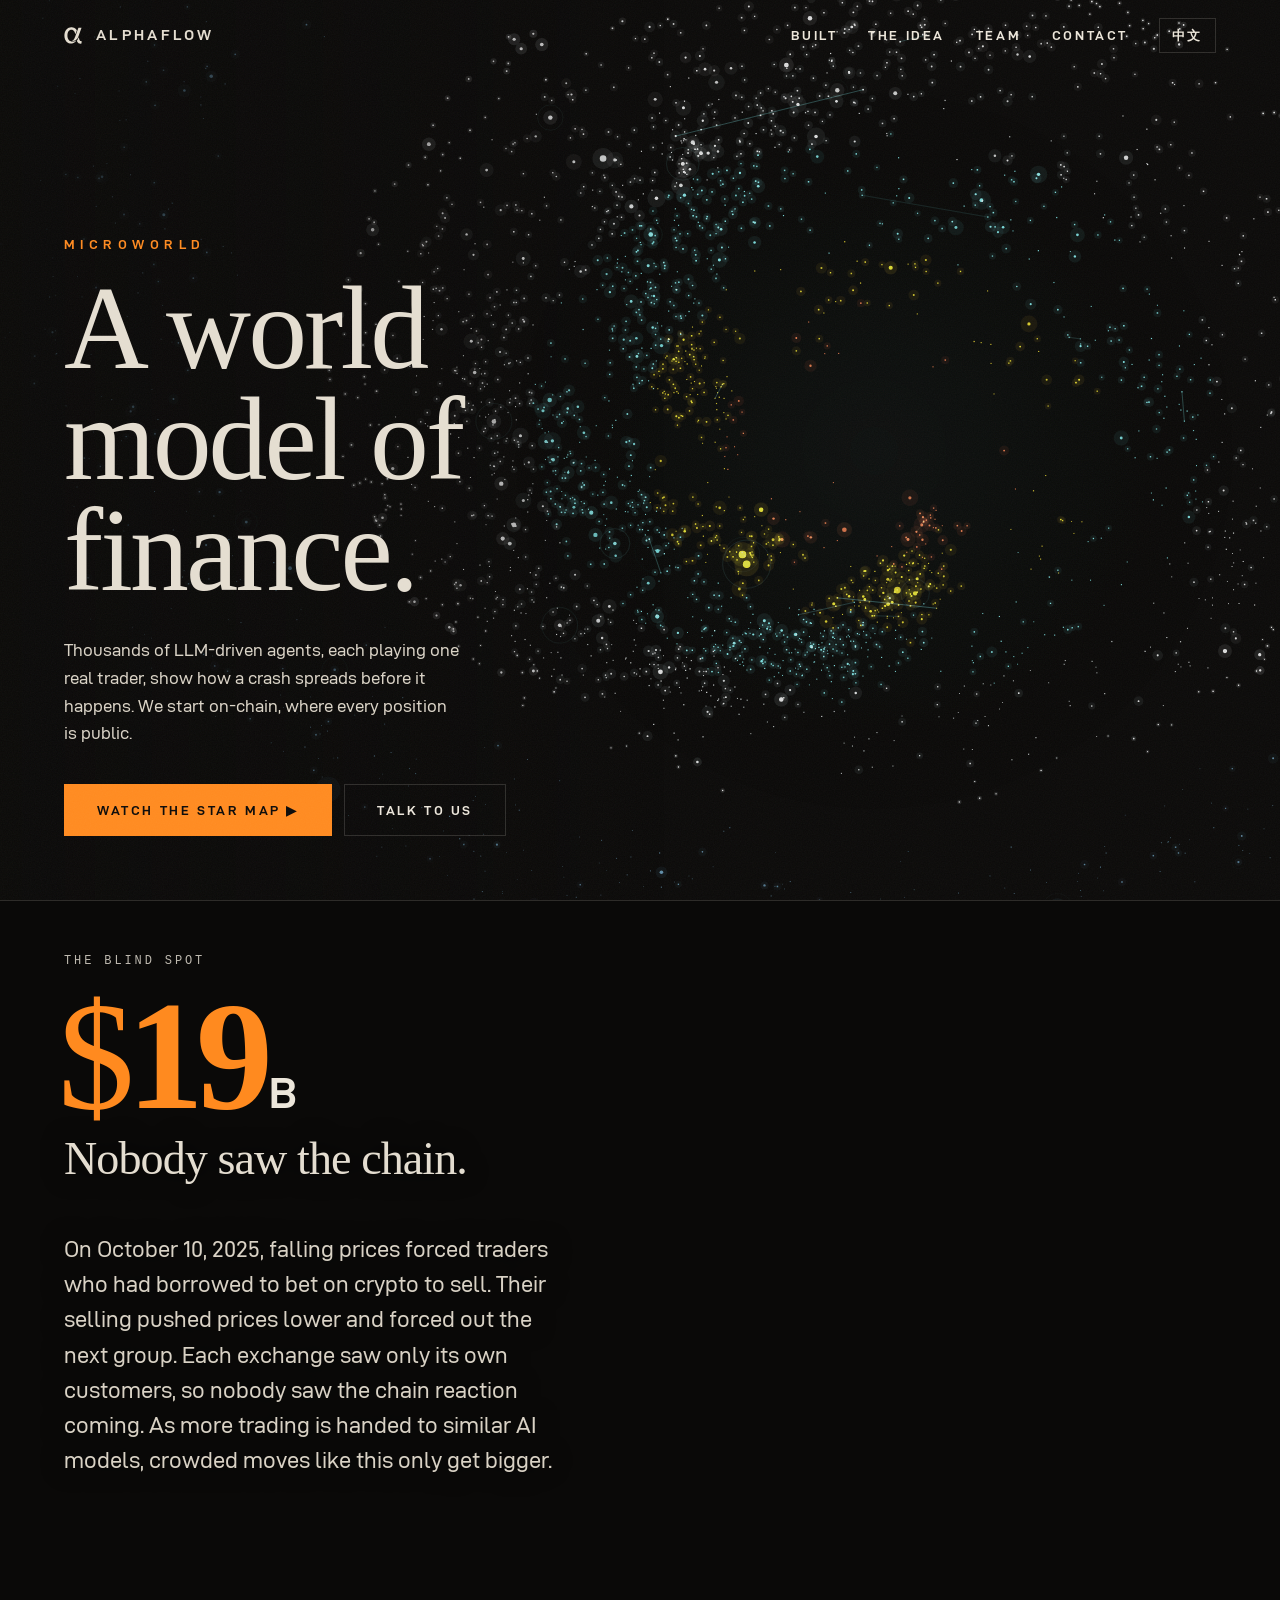
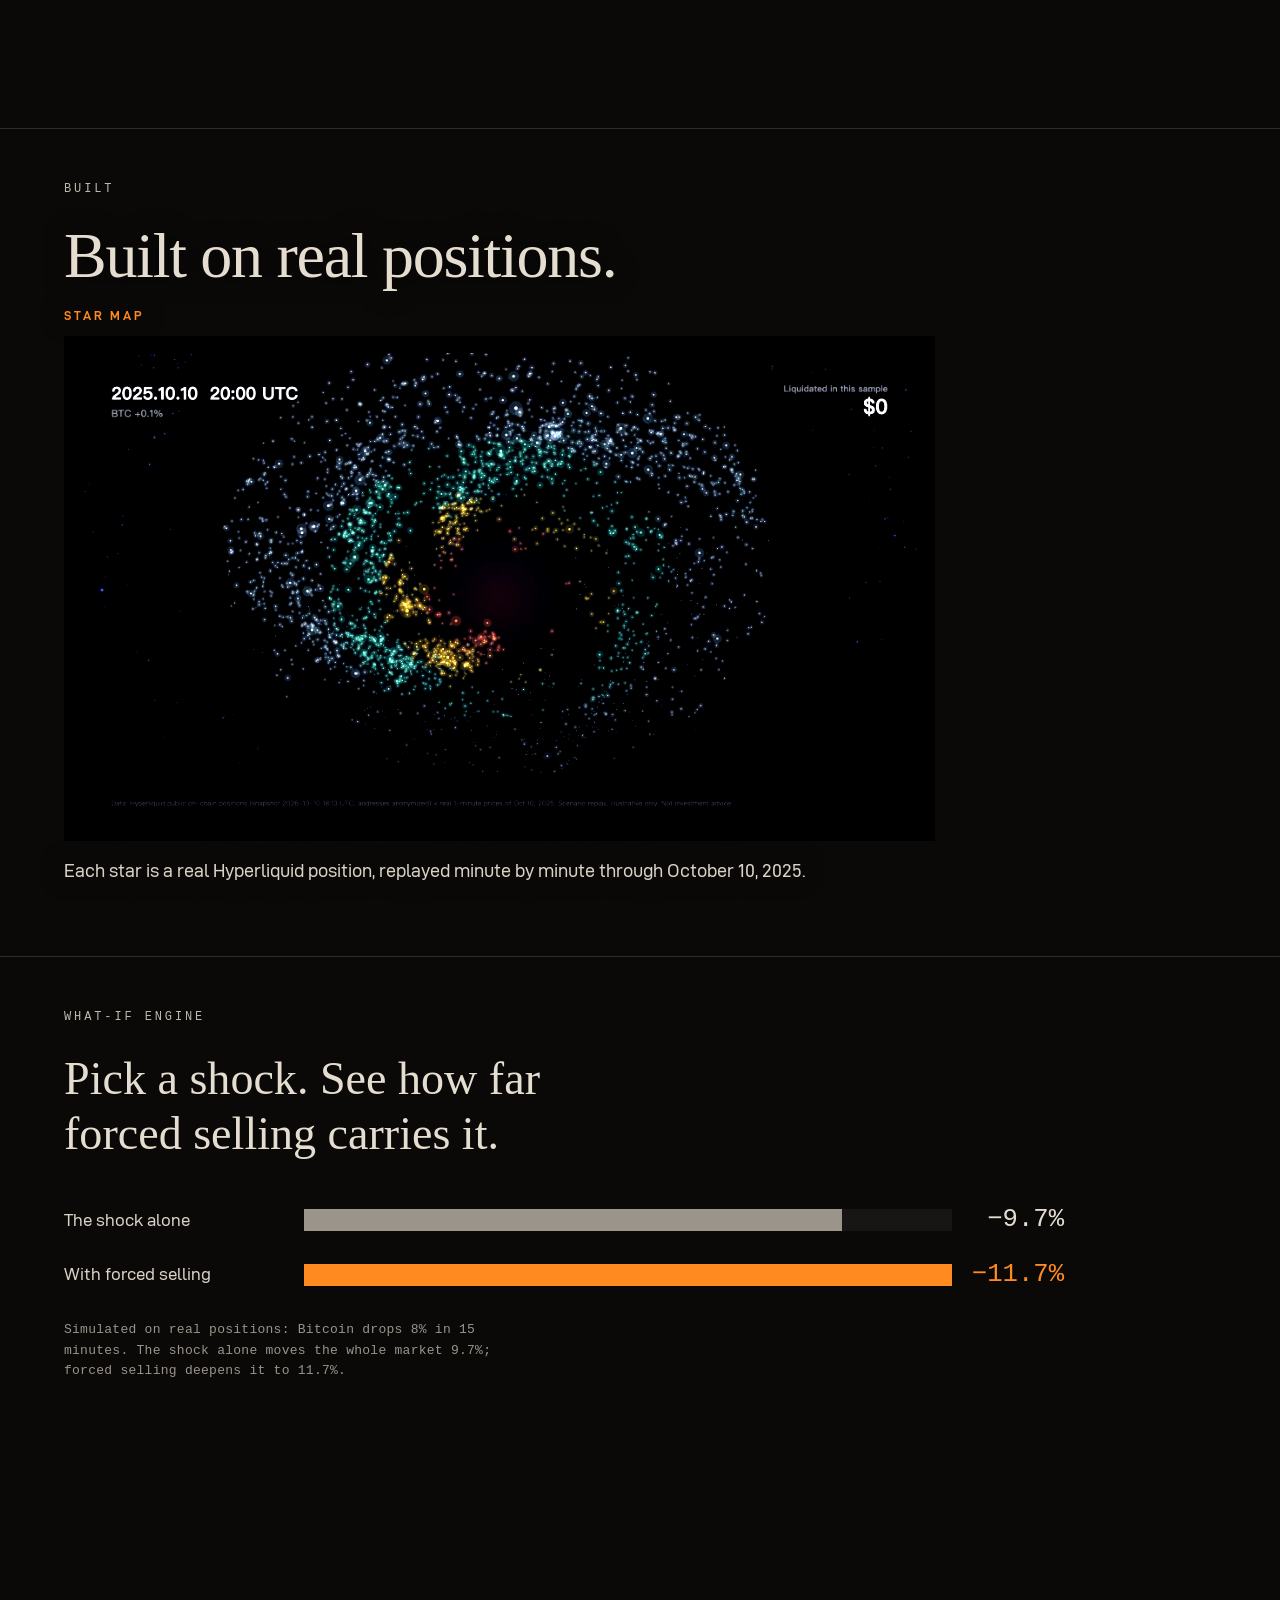
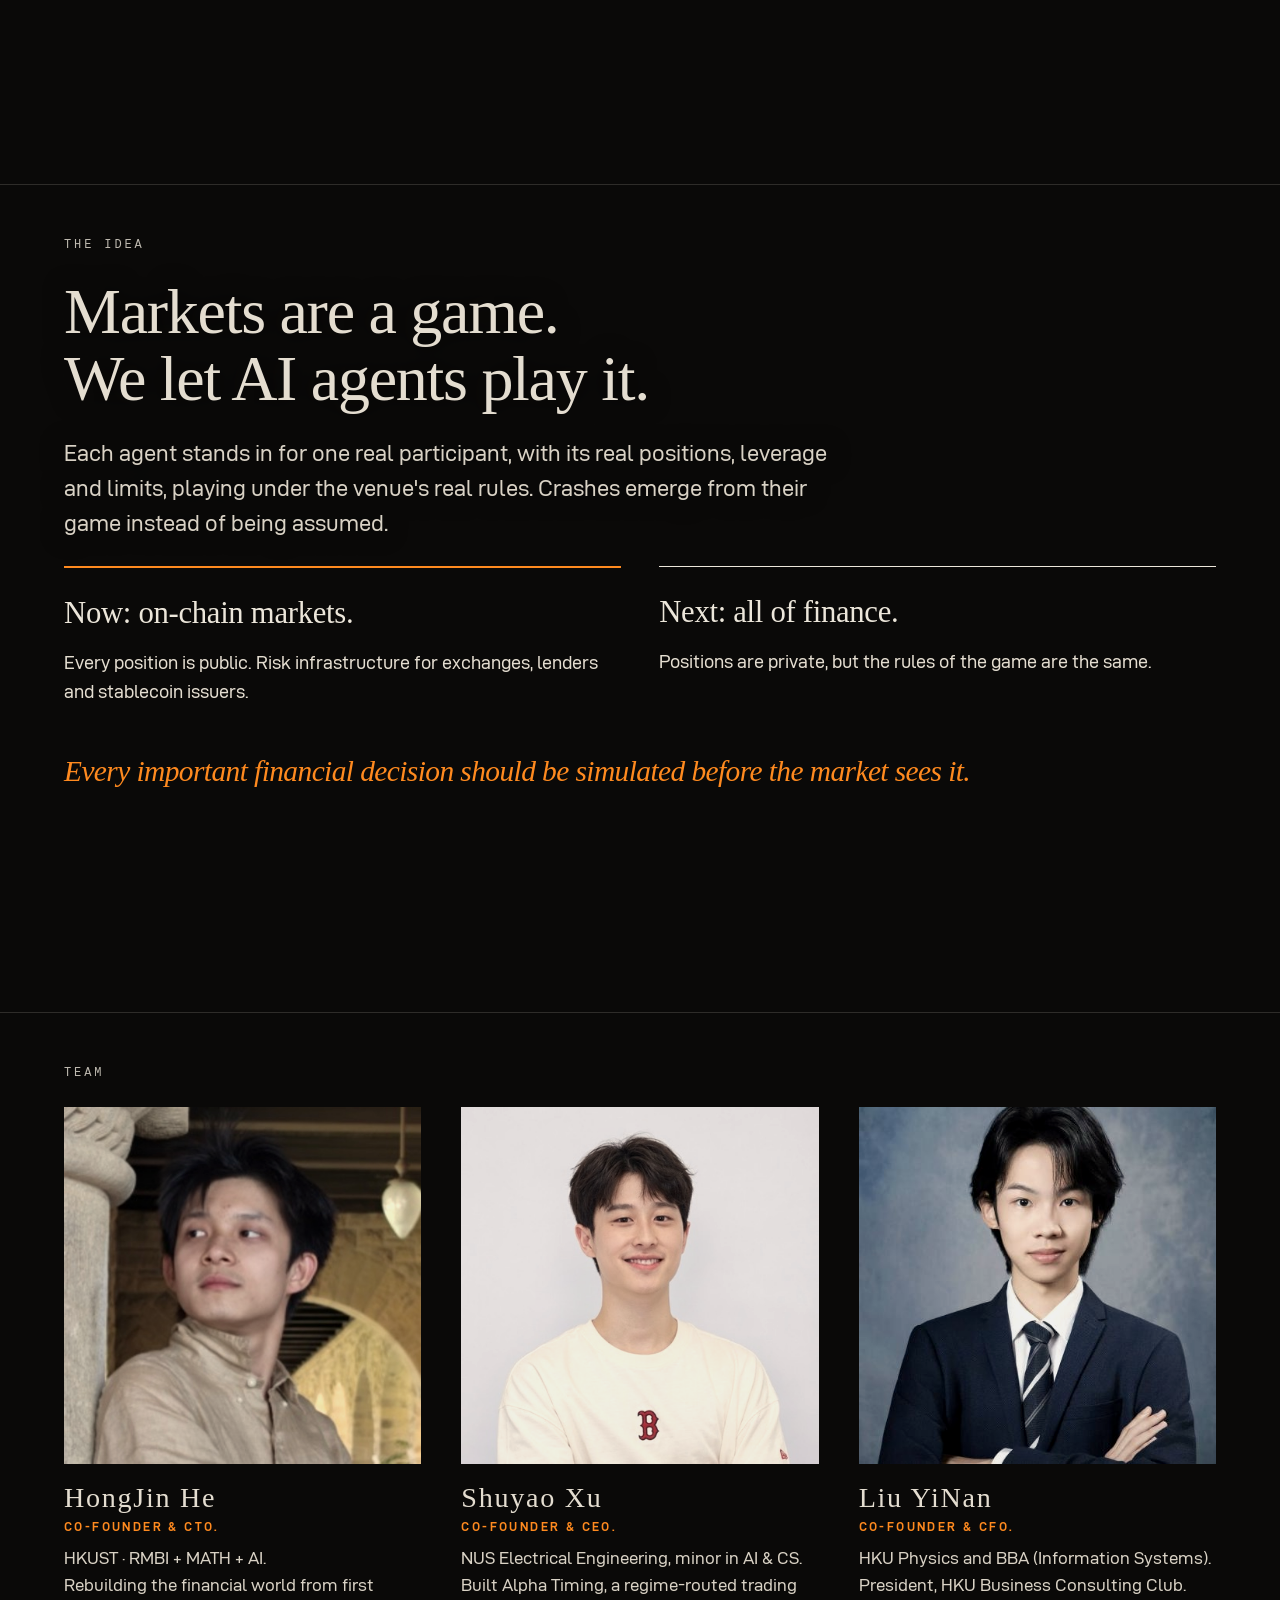
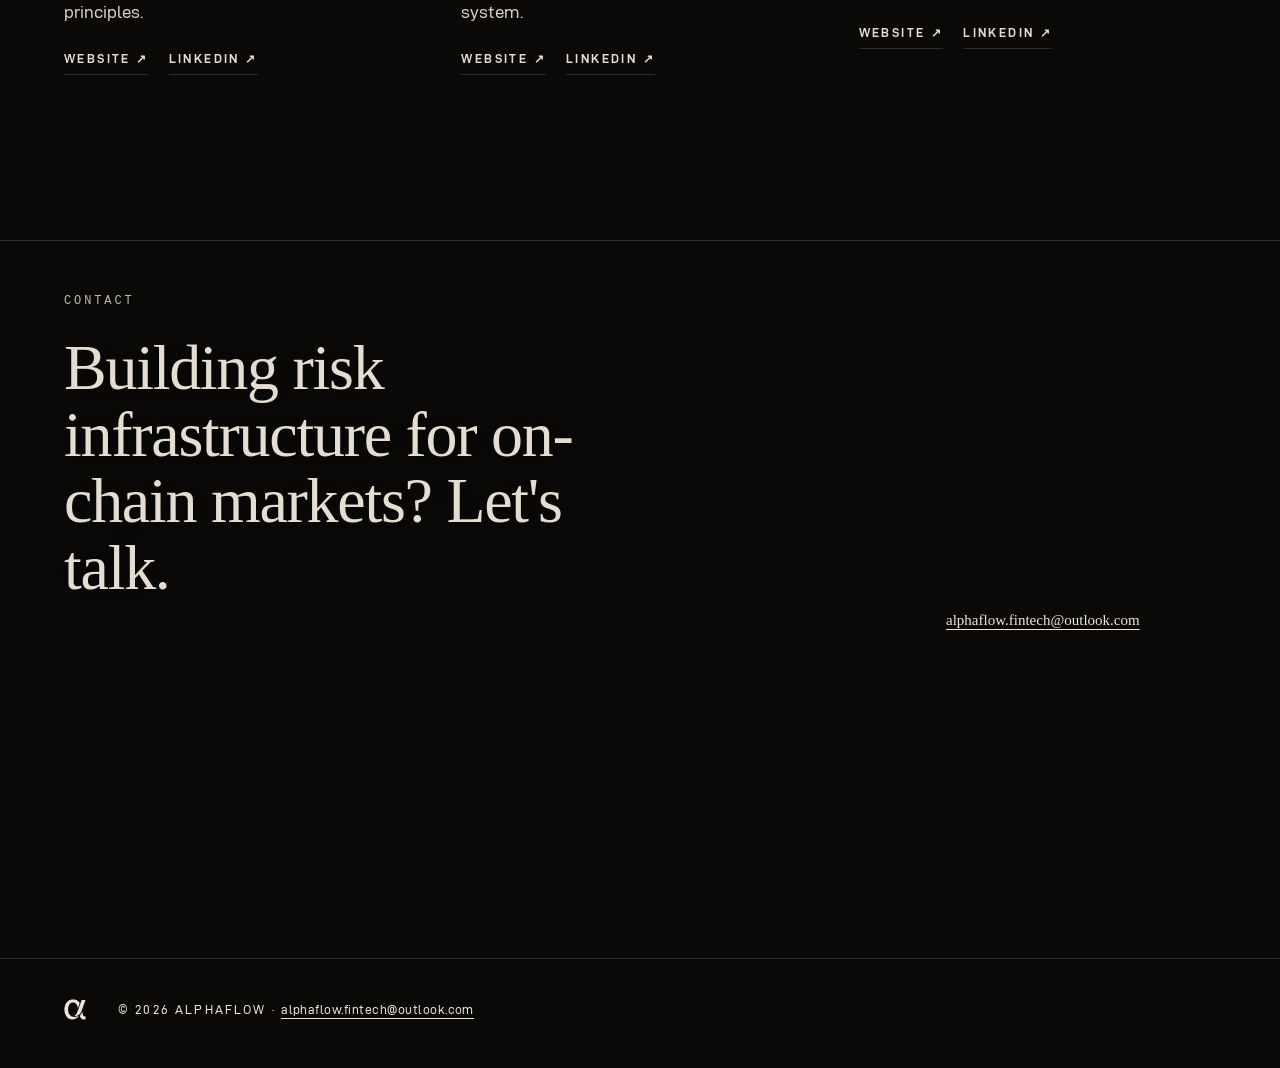
==== commit 4fc0644f: "Homepage cleanup: one story, one screen per section Content - Trim the page to one story (EN + zh): " ====
--- a/index.html
+++ b/index.html
@@ -38,28 +38,28 @@
 <a class="skip" href="#main">Skip to content</a><header class="site-header"><div class="bar"><a class="lockup" href="#top"><span class="mark" aria-hidden="true"></span><span class="sr">MicroWorld by</span> <span>AlphaFlow</span></a><button class="menu" type="button" aria-expanded="false" aria-controls="links" aria-label="Menu: site navigation" data-close="Close" data-close-aria="Close menu">Menu</button><nav id="links" class="site-nav"><a href="#built">Built</a><a href="#idea">The idea</a><a href="#team">Team</a><a href="#contact">Contact</a><a class="lang" href="zh.html" lang="zh-Hans" hreflang="zh-Hans">中文</a></nav></div></header>
 <main id="main">
 <section class="hero" id="top"><canvas class="field" aria-hidden="true"></canvas><div class="shell hero-grid"><div>
-<p class="eyebrow">AlphaFlow presents</p>
 <h1>MicroWorld</h1>
 <p class="headline">A world model of finance.</p>
-<p class="sub">We are building a market where thousands of LLM-driven agents, each standing in for one real participant, play the game under real rules. We start on-chain, where every position is public.</p>
+<p class="sub">Thousands of LLM-driven agents, each playing one real trader, show how a crash spreads before it happens. We start on-chain, where every position is public.</p>
 <div class="actions"><a class="btn primary" href="#star-map">Watch the Star Map ▶</a><a class="btn" href="mailto:alphaflow.fintech@outlook.com">Talk to us</a></div>
-<p class="status">Pre-revenue · Working prototypes on real on-chain data</p>
 </div></div></section>
 <section class="section" id="problem"><div class="shell" data-tag="The blind spot"><p class="mega" aria-hidden="true">$<b>19</b><small>B</small></p>
-<h2><span class="sr">$19 billion in one day. </span>Nobody saw the chain.</h2><p class="lead">On October 10, 2025, more than $19 billion of crypto positions were liquidated in a single day. Each venue saw just its own book. Risk tools look at past statistics and at one portfolio at a time. None of them see how everyone's forced selling interacts.</p><div class="cards three"><article><h3>Leverage is everywhere.</h3><p>Perpetual futures now trade tens of trillions of dollars a year.</p></article><article><h3>Everyone sees just their own book.</h3><p>Venues, lenders and funds each manage risk in isolation.</p></article><article><h3>AI agents are crowding in.</h3><p>Similar models make similar moves, and crowded moves become cascades.</p></article></div>
+<h2><span class="sr">$19 billion in one day. </span>Nobody saw the chain.</h2><p class="lead">On October 10, 2025, falling prices forced traders who had borrowed to bet on crypto to sell. Their selling pushed prices lower and forced out the next group. Each exchange saw only its own customers, so nobody saw the chain reaction coming. As more trading is handed to similar AI models, crowded moves like this only get bigger.</p>
 </div></section>
 <section class="section" id="built"><div class="shell" data-tag="Built">
-<h2>Built on real positions.</h2><div class="io demos"><article id="star-map"><h3>Star Map</h3><div class="embed"><video controls preload="none" playsinline poster="assets/video/star_map_poster.jpg" aria-label="Star Map"><source src="assets/video/star_map.mp4" type="video/mp4"></video></div><p>Every star is a real open position on Hyperliquid. Replay a crash minute by minute against real historical prices (October 10, 2025) and watch positions cross their liquidation prices. A scenario replay, not a record of that day.</p></article><article id="what-if"><h3>What-If Engine</h3><div class="embed"><video controls preload="none" playsinline poster="assets/video/what_if_poster.jpg" aria-label="What-If Engine"><source src="assets/video/what_if.mp4" type="video/mp4"></video></div><p>Choose a shock. The engine checks every position against its liquidation price, aggregates forced selling, moves prices and repeats until the market settles.</p></article></div><p class="position-totals">~3,100 accounts · ~8,800 positions · ~$7.8B notional · about a third of open interest</p><p class="lead example">BTC −8% in 15 minutes under stressed liquidity → −9.7% becomes about −11.7% once forced liquidations feed back.</p><p class="note">Simulation on real positions with literature-standard parameters. An illustration, not a forecast.</p>
+<h2>Built on real positions.</h2><div class="io demos"><article id="star-map"><h3>Star Map</h3><div class="embed"><video controls preload="none" playsinline poster="assets/video/star_map_poster.jpg" aria-label="Star Map"><source src="assets/video/star_map.mp4" type="video/mp4"></video></div><p>Each star is a real Hyperliquid position, replayed minute by minute through October 10, 2025.</p></article></div>
+</div></section>
+<section class="section" id="whatif"><div class="shell" data-tag="What-If Engine"><article class="compare"><p class="compare-q">Pick a shock. See how far forced selling carries it.</p><div class="bars"><div class="bar"><span class="bar-label">The shock alone</span><span class="bar-track"><i style="--w:83%"></i></span><span class="bar-val">−9.7%</span></div><div class="bar hot"><span class="bar-label">With forced selling</span><span class="bar-track"><i style="--w:100%"></i></span><span class="bar-val">−11.7%</span></div></div><p class="note">Simulated on real positions: Bitcoin drops 8% in 15 minutes. The shock alone moves the whole market 9.7%; forced selling deepens it to 11.7%.</p></article>
 </div></section>
 <section class="section" id="idea"><div class="shell" data-tag="The idea">
-<h2>Markets are a game. We let AI agents play it.</h2><p class="lead">Every participant (a whale, a market maker, a 20x-leverage trader, a lending vault) will be played by an LLM-driven agent that stands in for one real participant, with its real positions, leverage and limits. The agents trade, hedge, panic and get liquidated against each other, under the venue's real margin and liquidation rules. Prices and crashes emerge from their game instead of being assumed.</p><div class="io stages"><article><h3>Stage 1: Web3, where the game is visible.</h3><p>On-chain exchanges publish every account's positions, leverage and liquidation price. We reverse-engineer the players: we reconstruct each account's state, learn how it actually behaves from its on-chain history, and check simulated agents against what really happened. Web3 is our wind tunnel. Near-term product: neutral, cross-venue risk infrastructure for venues, lenders and stablecoin issuers.</p></article><article><h3>Stage 2: all of finance, where the game is hidden.</h3><p>On-chain markets are still a small slice of global finance. In traditional markets positions are private, but the rules of the game are similar, and the method tested in Stage 1 carries over. Participants are inferred from public filings, mandates and aggregate market data, then calibrated the same way.</p></article></div><p class="callout"><em>Every important financial decision should be simulated before the market sees it.</em></p>
+<h2>Markets are a game.<br>We let AI agents play it.</h2><p class="lead">Each agent stands in for one real participant, with its real positions, leverage and limits, playing under the venue's real rules. Crashes emerge from their game instead of being assumed.</p><div class="io stages"><article><h3>Now: on-chain markets.</h3><p>Every position is public. Risk infrastructure for exchanges, lenders and stablecoin issuers.</p></article><article><h3>Next: all of finance.</h3><p>Positions are private, but the rules of the game are the same.</p></article></div><p class="callout"><em>Every important financial decision should be simulated before the market sees it.</em></p>
 </div></section>
 <section class="section" id="team"><div class="shell" data-tag="Team">
-<h2>Team</h2><div class="cards three team"><article><img class="team-photo" src="assets/team/hongjin-he.jpg" alt="HongJin He" width="460" height="460" loading="lazy" decoding="async"><h3><a href="https://hongjin-he.github.io/" target="_blank" rel="noopener noreferrer">HongJin He</a></h3><b>Co-founder &amp; CTO.</b><p>HKUST · RMBI + MATH + AI.<br>Rebuilding the financial world from first principles.</p><div class="team-links" aria-label="HongJin He contact links"><a href="mailto:hhebh@connect.ust.hk">Email</a><a href="https://hongjin-he.github.io/" target="_blank" rel="noopener noreferrer">Website<span class="sr"> (opens in a new tab)</span> ↗</a><a href="https://www.linkedin.com/in/hongjinhe-hkust/" target="_blank" rel="noopener noreferrer">LinkedIn<span class="sr"> (opens in a new tab)</span> ↗</a></div></article><article><img class="team-photo" src="assets/team/shuyao-xu.jpg" alt="Shuyao Xu" width="460" height="460" loading="lazy" decoding="async"><h3><a href="https://davidxu277.github.io/" target="_blank" rel="noopener noreferrer">Shuyao Xu</a></h3><b>Co-founder &amp; CEO.</b><p>NUS Electrical Engineering, minor in AI &amp; CS. Built Alpha Timing, a regime-routed trading system.</p><div class="team-links" aria-label="Shuyao Xu contact links"><a href="mailto:xushuyao@u.nus.edu">Email</a><a href="https://davidxu277.github.io/" target="_blank" rel="noopener noreferrer">Website<span class="sr"> (opens in a new tab)</span> ↗</a><a href="https://www.linkedin.com/in/xushuyao-nus/" target="_blank" rel="noopener noreferrer">LinkedIn<span class="sr"> (opens in a new tab)</span> ↗</a></div></article><article><img class="team-photo" src="assets/team/liu-yinan.jpg" alt="Liu YiNan" width="460" height="460" loading="lazy" decoding="async"><h3><a href="https://github.com/Gordonlyn" target="_blank" rel="noopener noreferrer">Liu YiNan</a></h3><b>Co-founder &amp; CFO.</b><p>HKU Physics and BBA (Information Systems). President, HKU Business Consulting Club.</p><div class="team-links" aria-label="Liu YiNan contact links"><a href="mailto:gordonlyn2006@gmail.com">Email</a><a href="https://github.com/Gordonlyn" target="_blank" rel="noopener noreferrer">Website<span class="sr"> (opens in a new tab)</span> ↗</a><a href="https://www.linkedin.com/in/yinan-gordon-liu/" target="_blank" rel="noopener noreferrer">LinkedIn<span class="sr"> (opens in a new tab)</span> ↗</a></div></article></div>
+<h2 class="sr">Team</h2><div class="cards three team"><article><img class="team-photo" src="assets/team/hongjin-he.jpg" alt="HongJin He" width="460" height="460" loading="lazy" decoding="async"><h3><a href="https://hongjin-he.github.io/" target="_blank" rel="noopener noreferrer">HongJin He</a></h3><b>Co-founder &amp; CTO.</b><p>HKUST · RMBI + MATH + AI.<br>Rebuilding the financial world from first principles.</p><div class="team-links" aria-label="HongJin He contact links"><a href="https://hongjin-he.github.io/" target="_blank" rel="noopener noreferrer">Website<span class="sr"> (opens in a new tab)</span> ↗</a><a href="https://www.linkedin.com/in/hongjinhe-hkust/" target="_blank" rel="noopener noreferrer">LinkedIn<span class="sr"> (opens in a new tab)</span> ↗</a></div></article><article><img class="team-photo" src="assets/team/shuyao-xu.jpg" alt="Shuyao Xu" width="460" height="460" loading="lazy" decoding="async"><h3><a href="https://davidxu277.github.io/" target="_blank" rel="noopener noreferrer">Shuyao Xu</a></h3><b>Co-founder &amp; CEO.</b><p>NUS Electrical Engineering, minor in AI &amp; CS. Built Alpha Timing, a regime-routed trading system.</p><div class="team-links" aria-label="Shuyao Xu contact links"><a href="https://davidxu277.github.io/" target="_blank" rel="noopener noreferrer">Website<span class="sr"> (opens in a new tab)</span> ↗</a><a href="https://www.linkedin.com/in/xushuyao-nus/" target="_blank" rel="noopener noreferrer">LinkedIn<span class="sr"> (opens in a new tab)</span> ↗</a></div></article><article><img class="team-photo" src="assets/team/liu-yinan.jpg" alt="Liu YiNan" width="460" height="460" loading="lazy" decoding="async"><h3><a href="https://github.com/Gordonlyn" target="_blank" rel="noopener noreferrer">Liu YiNan</a></h3><b>Co-founder &amp; CFO.</b><p>HKU Physics and BBA (Information Systems). President, HKU Business Consulting Club.</p><div class="team-links" aria-label="Liu YiNan contact links"><a href="https://github.com/Gordonlyn" target="_blank" rel="noopener noreferrer">Website<span class="sr"> (opens in a new tab)</span> ↗</a><a href="https://www.linkedin.com/in/yinan-gordon-liu/" target="_blank" rel="noopener noreferrer">LinkedIn<span class="sr"> (opens in a new tab)</span> ↗</a></div></article></div>
 </div></section>
 <section class="section" id="contact"><div class="shell contact" data-tag="Contact">
 <div><h2>Building risk infrastructure for on-chain markets? Let's talk.</h2></div><div><a href="mailto:alphaflow.fintech@outlook.com">alphaflow.fintech@outlook.com</a></div>
 </div></section>
 </main>
-<footer><div class="shell"><span class="mark" role="img" aria-label="AlphaFlow"></span><span>© 2026 AlphaFlow · <a href="mailto:alphaflow.fintech@outlook.com">alphaflow.fintech@outlook.com</a></span><span>MicroWorld is a simulation and risk-analytics product. It is not investment advice and does not recommend any trade.</span></div></footer>
+<footer><div class="shell"><span class="mark" role="img" aria-label="AlphaFlow"></span><span>© 2026 AlphaFlow · <a href="mailto:alphaflow.fintech@outlook.com">alphaflow.fintech@outlook.com</a></span></div></footer>
 </body></html>
--- a/v6.css
+++ b/v6.css
@@ -126,6 +126,75 @@
 .cards.three.team article{position:relative}
 .homepage-v4 #problem .lead{max-width:42ch}
 .world-hud{padding:18px 18px 40px 40px;margin:-18px -18px 0 0;background:radial-gradient(closest-side at 70% 45%,rgba(10,9,8,.82),rgba(10,9,8,0))}
+/* ===== round 7: one story — each screen says one thing, nothing drawn over body text ===== */
+.stages article:before{display:none}
+.stages article{padding-top:28px}
+.stages article:first-child{border-top:2px solid var(--ember)}
+.contact a{font:400 clamp(20px,2.4vw,30px) var(--serif);color:var(--ember)}
+.homepage-v4 .demos article{margin-bottom:72px}
+/* built: one-line heading sitting right on the video; video capped so heading + whole video + caption fit one screen after a nav jump */
+#built h2{max-width:none;font-size:clamp(30px,4.2vw,60px);margin:0 0 20px}
+#built .io.demos{margin-top:0;padding-top:0;border-top:0}
+.homepage-v4 #star-map{gap:0;margin-bottom:56px}
+.homepage-v4 #star-map h3{margin:0}
+.homepage-v4 #star-map .embed{width:min(100%,calc((100svh - 410px) * 16 / 9));margin:14px 0 16px}
+.homepage-v4 #star-map p{grid-column:1/-1;grid-row:3;max-width:none;margin:0}
+/* idea: whole section fits one screen after a nav jump (heading 2 lines, quote 1 line) */
+#idea h2{max-width:none;font-size:clamp(30px,4.2vw,60px);margin:0 0 24px}
+#idea .lead{margin-top:0;max-width:64ch}
+#idea .stages{margin:24px 0 0;padding-bottom:0}
+#idea .stages article{padding-bottom:0}
+#idea .lead{margin-bottom:0}
+#idea .callout{margin:28px 0 0;max-width:none}
+#idea .callout em{font-size:clamp(22px,2.3vw,34px);line-height:1.25}
+/* team: the "TEAM" label is the heading (big duplicate h2 is screen-reader only); photos capped so whole cards fit one screen */
+#team .cards.three.team{margin-top:0;padding-top:0;gap:40px;border-top:0}
+#team .shell:before{margin-bottom:28px}
+#team .cards.three.team article{border-top:0;padding-top:0}
+#team .team .team-photo{aspect-ratio:1/1!important;max-height:calc(100svh - 470px);min-height:180px;margin-bottom:18px}
+#team .team h3{font-size:clamp(24px,2.2vw,32px);margin:0 0 6px}
+/* one title size for Built / Idea / Team / Contact (the $19B screen keeps its numeral as the hero) */
+#built h2,#idea h2,#team h2,#contact h2{font-size:clamp(36px,5vw,72px);line-height:1.04}
+#team h2{margin:0 0 24px;max-width:none}
+/* ===== round 8: one section = one screen. Each section is exactly the viewport minus the header,
+   content centred, and a nav jump lands on the section edge, so the next section never peeks in. ===== */
+:root{--sec-top:clamp(28px,6vh,64px)} /* same label position on every screen */
+.section{min-height:calc(100svh - var(--head));display:flex;align-items:flex-start;box-sizing:border-box;padding:var(--sec-top) 0 12px;scroll-margin-top:0}
+.section>.shell{width:100%}
+:root{--foot:147px} /* fallback; v6.js sets the measured footer height */
+#contact{min-height:calc(100svh - var(--head) - var(--foot))}
+#problem .mega{font-size:clamp(80px,min(12vw,21vh),200px)}
+.homepage-v4 .demos article,.homepage-v4 #star-map{margin-bottom:0}
+#built .io.demos{margin-bottom:0}
+/* contact: original big headline + serif email, pinned to the top like every other screen (an older rule bottom-aligned it) */
+.section#contact{align-items:flex-start}
+#contact .shell.contact{row-gap:28px}
+/* what-if gets its own screen, so scale the comparison up */
+#whatif .compare{max-width:1000px}
+#whatif .compare-q{font-size:clamp(28px,3.6vw,52px);max-width:22ch;margin-bottom:clamp(28px,5vh,56px)}
+#whatif .bars{gap:28px;margin-bottom:32px}
+#whatif .bar{grid-template-columns:minmax(10rem,14rem) 1fr 6rem}
+#whatif .bar-label{font-size:clamp(15px,1.3vw,19px)}
+#whatif .bar-track{height:22px}
+#whatif .bar-val{font-size:clamp(20px,2vw,30px)}
+@media(max-width:760px){#whatif .bar{grid-template-columns:1fr 5rem}}
+/* star map: the recording is 16:9 with labels near its edges, so never crop it (round 6 forced 21:9 / 16:10 cover) */
+.homepage-v4 .demos article .embed{width:100%;margin:20px 0 28px}
+.homepage-v4 .demos video{aspect-ratio:16/9;object-fit:contain;width:100%;height:auto}
+/* what-if: one before/after comparison instead of the full dashboard */
+.compare{max-width:760px}
+.compare h3{font:700 12px/1 var(--font);letter-spacing:.24em;text-transform:uppercase;color:var(--ember);margin:0 0 16px}
+.compare-q{font:400 clamp(22px,2.6vw,34px)/1.2 var(--serif);margin:0 0 32px;max-width:24ch}
+.bars{display:grid;gap:18px;margin-bottom:24px}
+.bar{display:grid;grid-template-columns:minmax(9rem,12rem) 1fr 4.5rem;gap:16px;align-items:center}
+.bar-label{color:#d9d2c5;font-size:15px}
+.bar-track{height:14px;background:rgba(236,230,218,.06)}
+.bar-track i{display:block;height:100%;width:var(--w);background:var(--muted)}
+.bar.hot .bar-track i{background:var(--ember)}
+.bar-val{font:400 20px/1 var(--mono);text-align:right}
+.bar.hot .bar-val{color:var(--ember)}
+.compare .note{max-width:60ch}
+@media(max-width:760px){.bar{grid-template-columns:1fr 4rem;gap:8px 12px}.bar-label{grid-column:1/-1}}
 /* ===== Chinese page ===== */
 html:lang(zh) .world-hud:before{content:"已强平";letter-spacing:.3em}
 html:lang(zh) .world-hud:after{content:"每颗星 = 一个真实仓位"}
